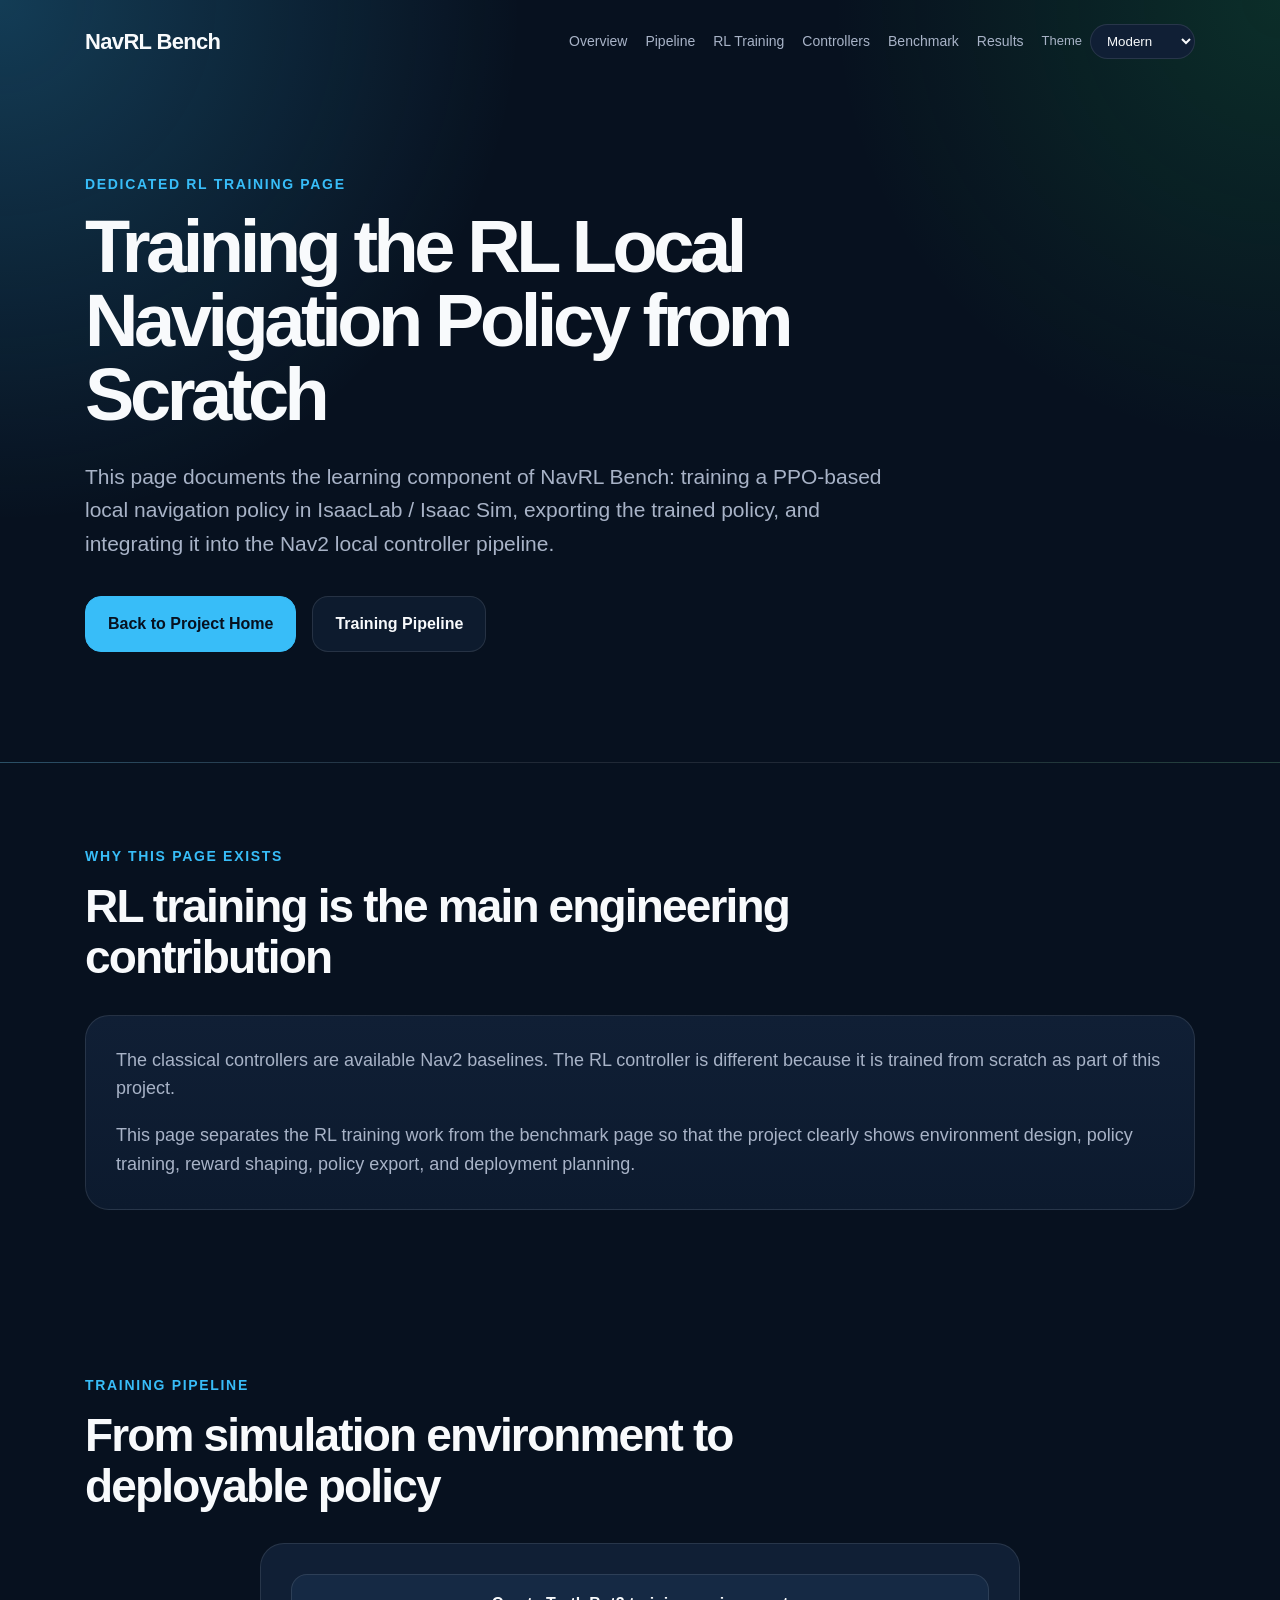
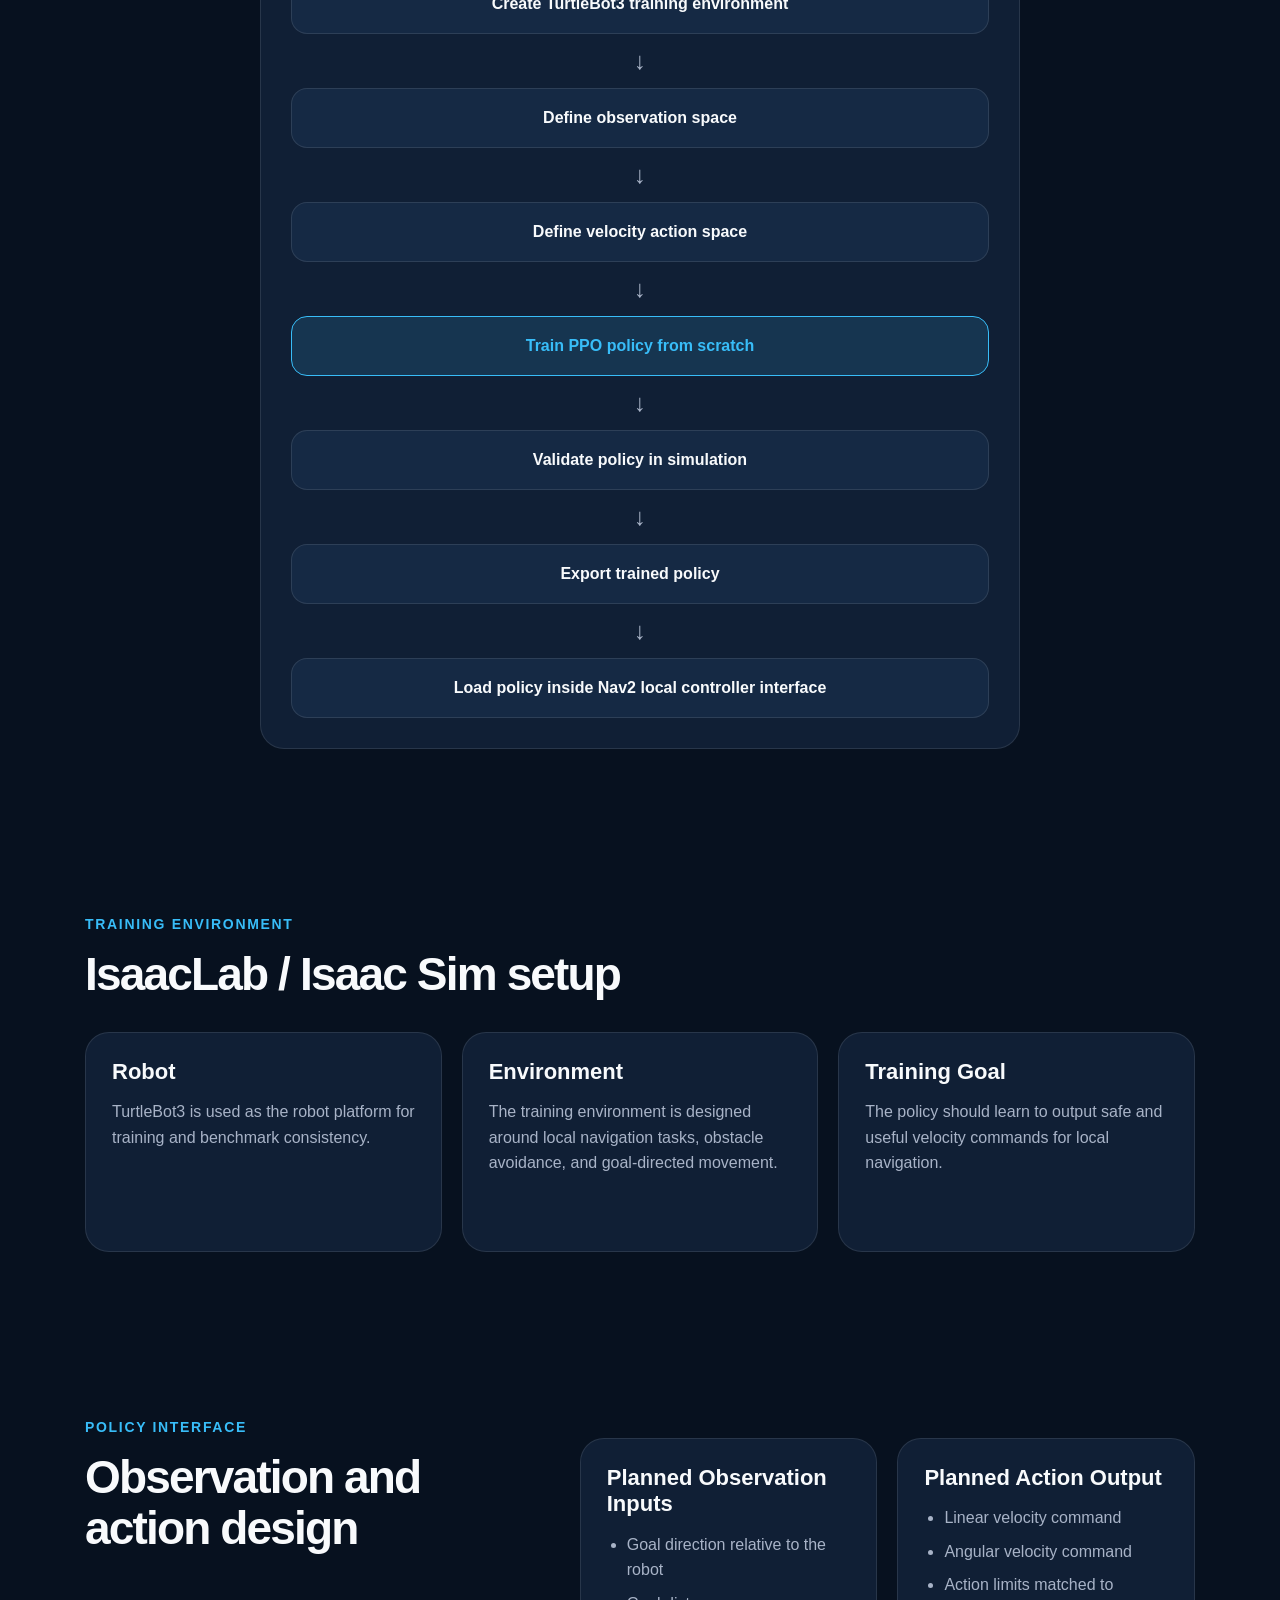
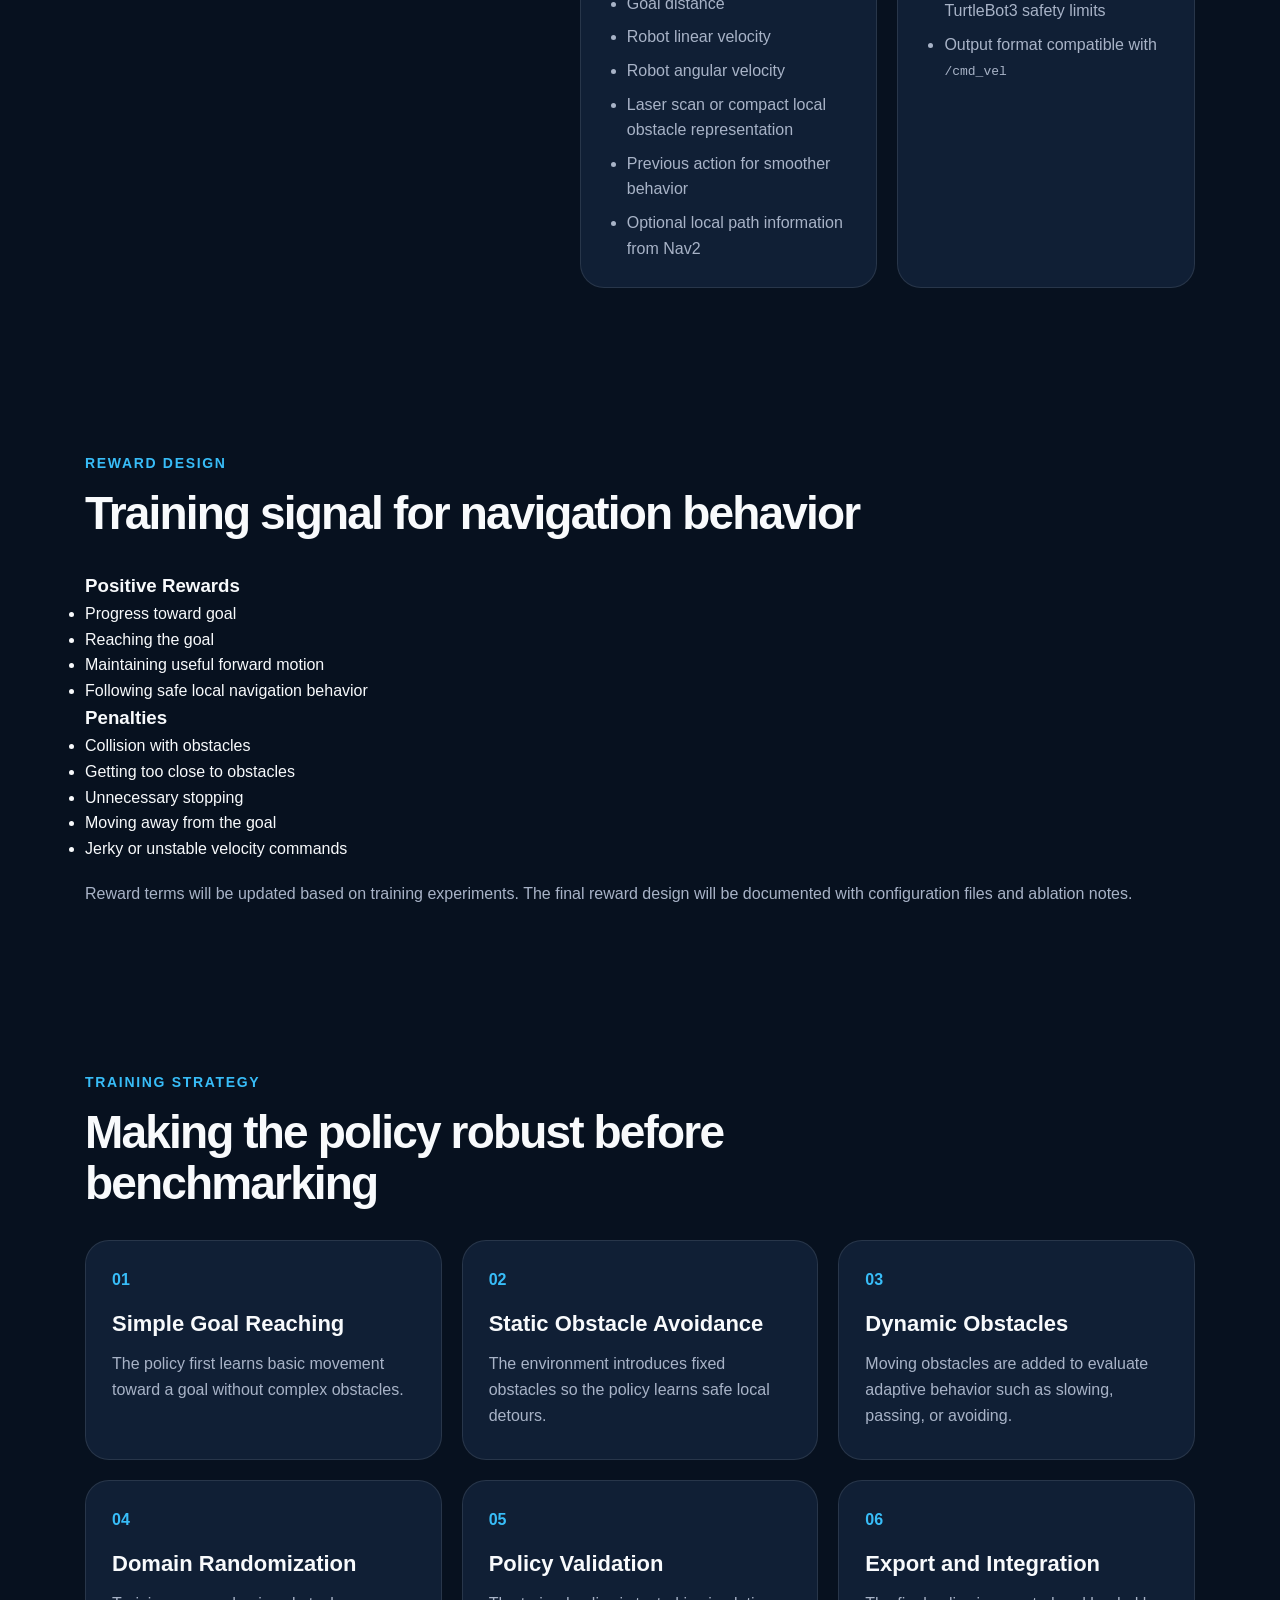
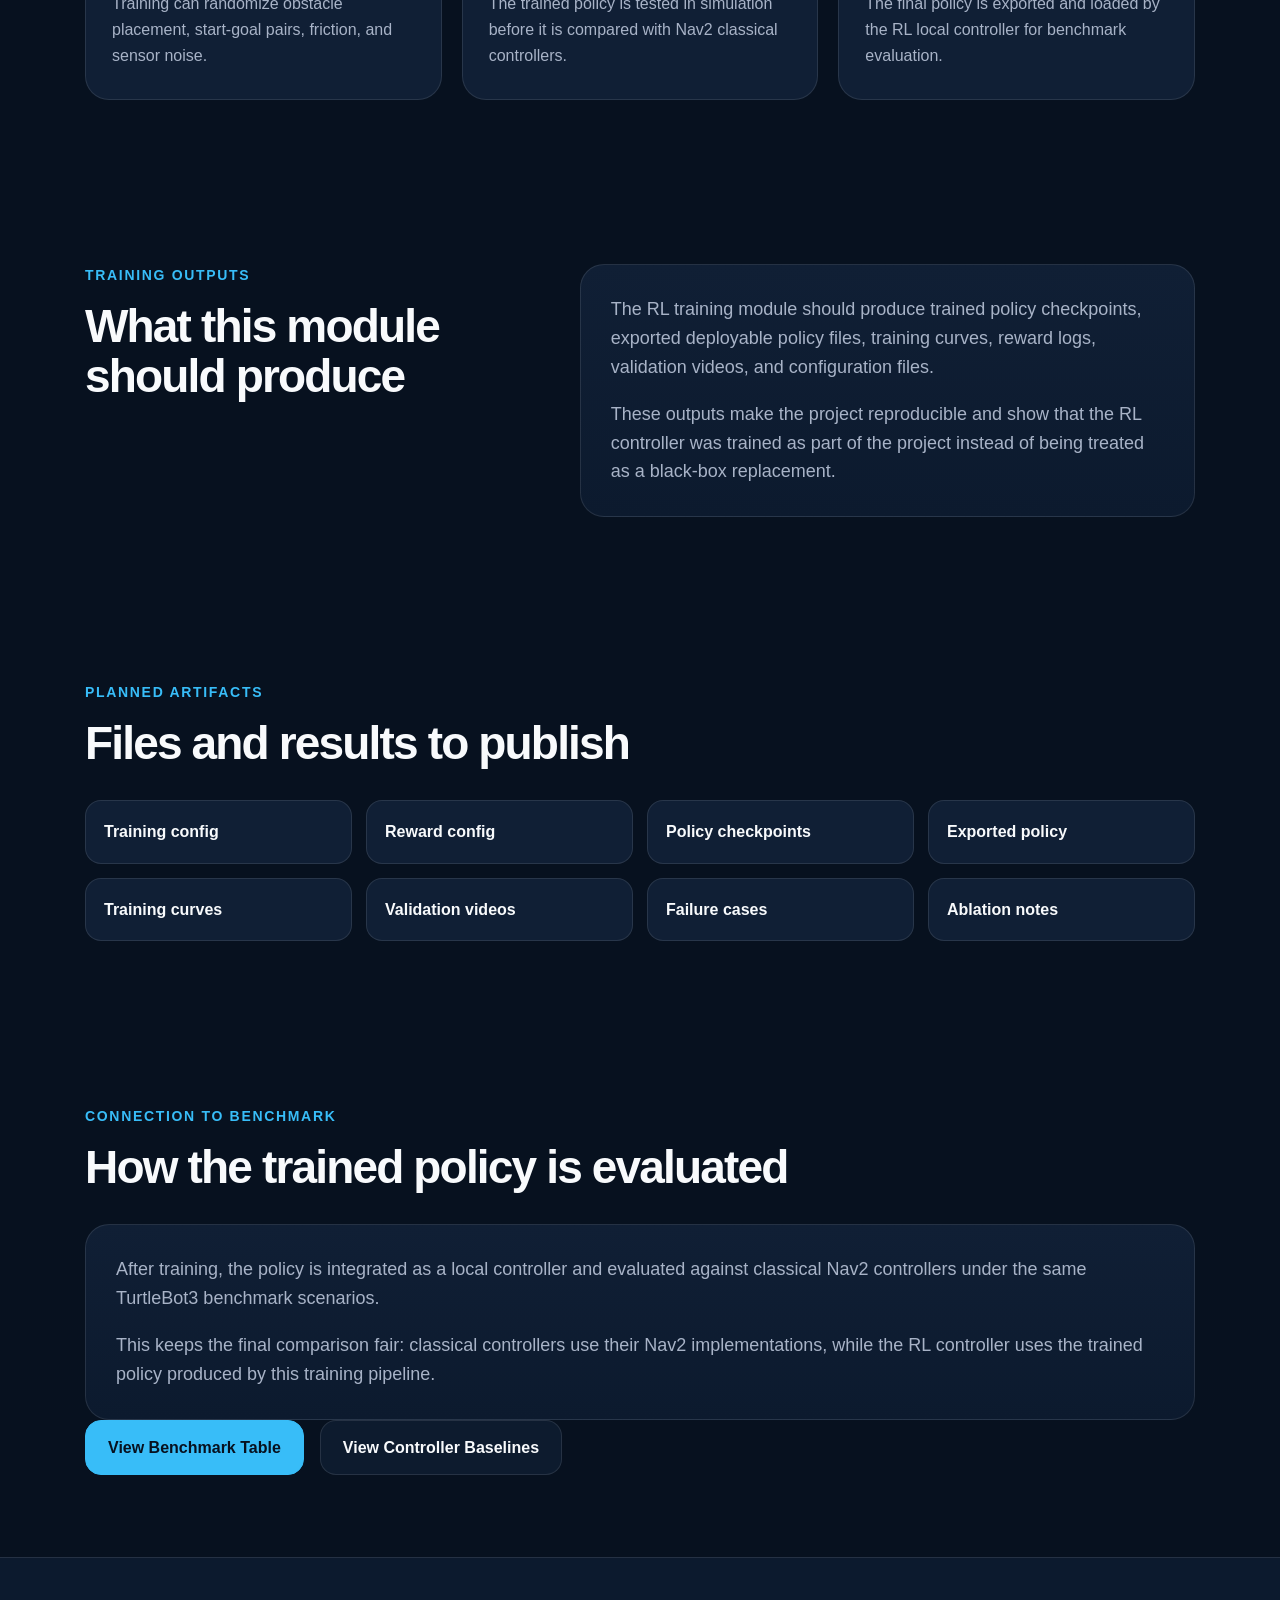
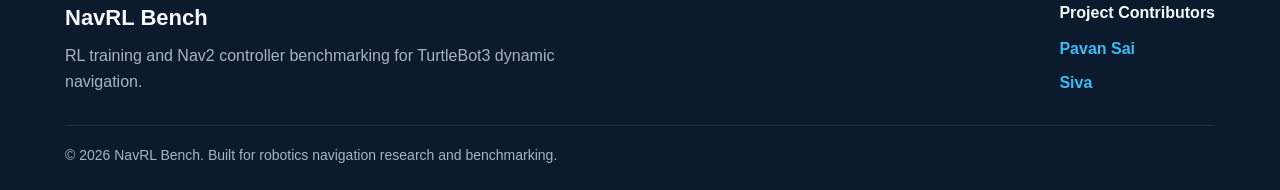
==== docs/rl-training.html @ 91efcddc "added dedicated rl traiing page" ====
<!DOCTYPE html>
<html lang="en" data-theme="modern">
<head>
  <meta charset="UTF-8" />
  <meta name="viewport" content="width=device-width, initial-scale=1.0" />
  <title>RL Training | NavRL Bench</title>
  <meta name="description" content="Dedicated RL training page for NavRL Bench, covering IsaacLab training environment, PPO policy design, observations, actions, rewards, policy export, and Nav2 integration." />
  <link rel="stylesheet" href="style.css" />
</head>
<body>

  <header class="site-header page-header">
    <nav class="navbar">
      <a class="brand" href="index.html">NavRL Bench</a>

      <div class="nav-right">
        <div class="nav-links">
          <a href="index.html#overview">Overview</a>
          <a href="index.html#pipeline">Pipeline</a>
          <a href="rl-training.html">RL Training</a>
          <a href="index.html#controllers">Controllers</a>
          <a href="index.html#benchmark">Benchmark</a>
          <a href="index.html#results">Results</a>
        </div>

        <label class="theme-control" for="themeSelect">
          <span>Theme</span>
          <select id="themeSelect" aria-label="Select website theme">
            <option value="modern">Modern</option>
            <option value="industrial">Industrial</option>
            <option value="academic">Academic</option>
            <option value="classic">Classic</option>
          </select>
        </label>
      </div>
    </nav>

    <section class="hero compact-hero">
      <div class="hero-content">
        <p class="eyebrow">Dedicated RL Training Page</p>
        <h1>Training the RL Local Navigation Policy from Scratch</h1>
        <p class="hero-text">
          This page documents the learning component of NavRL Bench: training a PPO-based local navigation
          policy in IsaacLab / Isaac Sim, exporting the trained policy, and integrating it into the Nav2
          local controller pipeline.
        </p>
        <div class="hero-actions">
          <a class="btn primary" href="index.html">Back to Project Home</a>
          <a class="btn secondary" href="#training-pipeline">Training Pipeline</a>
        </div>
      </div>
    </section>
  </header>

  <main>

    <section class="section">
      <div class="section-header">
        <p class="section-tag">Why this page exists</p>
        <h2>RL training is the main engineering contribution</h2>
      </div>

      <div class="content-card">
        <p>
          The classical controllers are available Nav2 baselines. The RL controller is different because it is
          trained from scratch as part of this project.
        </p>
        <p>
          This page separates the RL training work from the benchmark page so that the project clearly shows
          environment design, policy training, reward shaping, policy export, and deployment planning.
        </p>
      </div>
    </section>

    <section id="training-pipeline" class="section">
      <div class="section-header">
        <p class="section-tag">Training Pipeline</p>
        <h2>From simulation environment to deployable policy</h2>
      </div>

      <div class="pipeline-box large-pipeline">
        <div class="pipe-step">Create TurtleBot3 training environment</div>
        <div class="pipe-arrow">↓</div>
        <div class="pipe-step">Define observation space</div>
        <div class="pipe-arrow">↓</div>
        <div class="pipe-step">Define velocity action space</div>
        <div class="pipe-arrow">↓</div>
        <div class="pipe-step active">Train PPO policy from scratch</div>
        <div class="pipe-arrow">↓</div>
        <div class="pipe-step">Validate policy in simulation</div>
        <div class="pipe-arrow">↓</div>
        <div class="pipe-step">Export trained policy</div>
        <div class="pipe-arrow">↓</div>
        <div class="pipe-step">Load policy inside Nav2 local controller interface</div>
      </div>
    </section>

    <section class="section">
      <div class="section-header">
        <p class="section-tag">Training Environment</p>
        <h2>IsaacLab / Isaac Sim setup</h2>
      </div>

      <div class="grid three">
        <article class="info-card"><h3>Robot</h3><p>TurtleBot3 is used as the robot platform for training and benchmark consistency.</p></article>
        <article class="info-card"><h3>Environment</h3><p>The training environment is designed around local navigation tasks, obstacle avoidance, and goal-directed movement.</p></article>
        <article class="info-card"><h3>Training Goal</h3><p>The policy should learn to output safe and useful velocity commands for local navigation.</p></article>
      </div>
    </section>

    <section class="section two-column">
      <div>
        <p class="section-tag">Policy Interface</p>
        <h2>Observation and action design</h2>
      </div>

      <div class="training-details single-column">
        <div class="detail-card">
          <h3>Planned Observation Inputs</h3>
          <ul>
            <li>Goal direction relative to the robot</li>
            <li>Goal distance</li>
            <li>Robot linear velocity</li>
            <li>Robot angular velocity</li>
            <li>Laser scan or compact local obstacle representation</li>
            <li>Previous action for smoother behavior</li>
            <li>Optional local path information from Nav2</li>
          </ul>
        </div>

        <div class="detail-card">
          <h3>Planned Action Output</h3>
          <ul>
            <li>Linear velocity command</li>
            <li>Angular velocity command</li>
            <li>Action limits matched to TurtleBot3 safety limits</li>
            <li>Output format compatible with <code>/cmd_vel</code></li>
          </ul>
        </div>
      </div>
    </section>

    <section class="section">
      <div class="section-header">
        <p class="section-tag">Reward Design</p>
        <h2>Training signal for navigation behavior</h2>
      </div>

      <div class="reward-grid">
        <article class="reward-card positive">
          <h3>Positive Rewards</h3>
          <ul>
            <li>Progress toward goal</li>
            <li>Reaching the goal</li>
            <li>Maintaining useful forward motion</li>
            <li>Following safe local navigation behavior</li>
          </ul>
        </article>

        <article class="reward-card negative">
          <h3>Penalties</h3>
          <ul>
            <li>Collision with obstacles</li>
            <li>Getting too close to obstacles</li>
            <li>Unnecessary stopping</li>
            <li>Moving away from the goal</li>
            <li>Jerky or unstable velocity commands</li>
          </ul>
        </article>
      </div>

      <p class="note">
        Reward terms will be updated based on training experiments. The final reward design will be documented with configuration files and ablation notes.
      </p>
    </section>

    <section class="section">
      <div class="section-header">
        <p class="section-tag">Training Strategy</p>
        <h2>Making the policy robust before benchmarking</h2>
      </div>

      <div class="grid three">
        <article class="scenario-card"><span>01</span><h3>Simple Goal Reaching</h3><p>The policy first learns basic movement toward a goal without complex obstacles.</p></article>
        <article class="scenario-card"><span>02</span><h3>Static Obstacle Avoidance</h3><p>The environment introduces fixed obstacles so the policy learns safe local detours.</p></article>
        <article class="scenario-card"><span>03</span><h3>Dynamic Obstacles</h3><p>Moving obstacles are added to evaluate adaptive behavior such as slowing, passing, or avoiding.</p></article>
        <article class="scenario-card"><span>04</span><h3>Domain Randomization</h3><p>Training can randomize obstacle placement, start-goal pairs, friction, and sensor noise.</p></article>
        <article class="scenario-card"><span>05</span><h3>Policy Validation</h3><p>The trained policy is tested in simulation before it is compared with Nav2 classical controllers.</p></article>
        <article class="scenario-card"><span>06</span><h3>Export and Integration</h3><p>The final policy is exported and loaded by the RL local controller for benchmark evaluation.</p></article>
      </div>
    </section>

    <section class="section two-column">
      <div>
        <p class="section-tag">Training Outputs</p>
        <h2>What this module should produce</h2>
      </div>

      <div class="content-card">
        <p>The RL training module should produce trained policy checkpoints, exported deployable policy files, training curves, reward logs, validation videos, and configuration files.</p>
        <p>These outputs make the project reproducible and show that the RL controller was trained as part of the project instead of being treated as a black-box replacement.</p>
      </div>
    </section>

    <section class="section">
      <div class="section-header">
        <p class="section-tag">Planned Artifacts</p>
        <h2>Files and results to publish</h2>
      </div>

      <div class="metrics-grid">
        <div>Training config</div><div>Reward config</div><div>Policy checkpoints</div><div>Exported policy</div>
        <div>Training curves</div><div>Validation videos</div><div>Failure cases</div><div>Ablation notes</div>
      </div>
    </section>

    <section class="section">
      <div class="section-header">
        <p class="section-tag">Connection to Benchmark</p>
        <h2>How the trained policy is evaluated</h2>
      </div>

      <div class="content-card">
        <p>After training, the policy is integrated as a local controller and evaluated against classical Nav2 controllers under the same TurtleBot3 benchmark scenarios.</p>
        <p>This keeps the final comparison fair: classical controllers use their Nav2 implementations, while the RL controller uses the trained policy produced by this training pipeline.</p>
      </div>

      <div class="hero-actions section-actions">
        <a class="btn primary" href="index.html#results">View Benchmark Table</a>
        <a class="btn secondary" href="index.html#controllers">View Controller Baselines</a>
      </div>
    </section>

  </main>

  <footer class="footer">
    <div class="footer-inner">
      <div class="footer-brand">
        <h3>NavRL Bench</h3>
        <p>RL training and Nav2 controller benchmarking for TurtleBot3 dynamic navigation.</p>
      </div>

      <div class="footer-contributors">
        <p class="footer-title">Project Contributors</p>

        <div class="contributor-list">
          <a href="https://www.linkedin.com/in/pavansai18/" target="_blank" rel="noopener noreferrer">
            Pavan Sai
          </a>

          <a href="https://www.linkedin.com/in/sivaalamkaram2002/" target="_blank" rel="noopener noreferrer">
            Siva
          </a>
        </div>
      </div>
    </div>

    <div class="footer-bottom">
      <p>© 2026 NavRL Bench. Built for robotics navigation research and benchmarking.</p>
    </div>
  </footer>

  <script src="script.js"></script>
</body>
</html>
---- docs/style.css ----
* {
  box-sizing: border-box;
  margin: 0;
  padding: 0;
}

:root,
html[data-theme="modern"] {
  --bg: #07111f;
  --bg-soft: #0c1a2e;
  --card: #101f35;
  --card-light: #152944;
  --text: #f8fafc;
  --muted: #a8b3c7;
  --primary: #38bdf8;
  --accent: #22c55e;
  --border: rgba(255, 255, 255, 0.1);
  --hero-a: rgba(56, 189, 248, 0.25);
  --hero-b: rgba(34, 197, 94, 0.16);
  --font-main: Arial, Helvetica, sans-serif;
  --radius-lg: 24px;
  --radius-md: 16px;
}

html[data-theme="industrial"] {
  --bg: #0b0d0f;
  --bg-soft: #15181c;
  --card: #171b20;
  --card-light: #20262d;
  --text: #f2f4f5;
  --muted: #a2abb5;
  --primary: #f59e0b;
  --accent: #f97316;
  --border: rgba(245, 158, 11, 0.22);
  --hero-a: rgba(245, 158, 11, 0.18);
  --hero-b: rgba(249, 115, 22, 0.14);
  --font-main: Arial, Helvetica, sans-serif;
  --radius-lg: 12px;
  --radius-md: 8px;
}

html[data-theme="academic"] {
  --bg: #f7f7f2;
  --bg-soft: #ffffff;
  --card: #ffffff;
  --card-light: #f0efe7;
  --text: #172033;
  --muted: #4b5563;
  --primary: #1d4ed8;
  --accent: #065f46;
  --border: rgba(23, 32, 51, 0.14);
  --hero-a: rgba(29, 78, 216, 0.12);
  --hero-b: rgba(6, 95, 70, 0.09);
  --font-main: Georgia, "Times New Roman", serif;
  --radius-lg: 10px;
  --radius-md: 6px;
}

html[data-theme="classic"] {
  --bg: #ffffff;
  --bg-soft: #f8fafc;
  --card: #ffffff;
  --card-light: #f1f5f9;
  --text: #0f172a;
  --muted: #475569;
  --primary: #2563eb;
  --accent: #16a34a;
  --border: rgba(15, 23, 42, 0.12);
  --hero-a: rgba(37, 99, 235, 0.12);
  --hero-b: rgba(22, 163, 74, 0.08);
  --font-main: Arial, Helvetica, sans-serif;
  --radius-lg: 18px;
  --radius-md: 12px;
}

html {
  scroll-behavior: smooth;
}

body {
  font-family: var(--font-main);
  background: var(--bg);
  color: var(--text);
  line-height: 1.6;
  transition: background 0.25s ease, color 0.25s ease;
}

a {
  color: inherit;
  text-decoration: none;
}

.site-header {
  background:
    radial-gradient(circle at top left, var(--hero-a), transparent 35%),
    radial-gradient(circle at top right, var(--hero-b), transparent 30%),
    var(--bg);
  border-bottom: 1px solid var(--border);
}

.navbar {
  max-width: 1150px;
  margin: 0 auto;
  padding: 24px 20px;
  display: flex;
  align-items: center;
  justify-content: space-between;
  gap: 22px;
}

.brand {
  font-size: 22px;
  font-weight: 800;
  letter-spacing: -0.03em;
  white-space: nowrap;
}

.nav-right {
  display: flex;
  align-items: center;
  gap: 18px;
}

.nav-links {
  display: flex;
  gap: 18px;
  color: var(--muted);
  font-size: 14px;
}

.nav-links a:hover {
  color: var(--primary);
}

.theme-control {
  display: flex;
  align-items: center;
  gap: 8px;
  color: var(--muted);
  font-size: 13px;
  white-space: nowrap;
}

.theme-control select {
  background: var(--card);
  color: var(--text);
  border: 1px solid var(--border);
  border-radius: 999px;
  padding: 8px 12px;
  outline: none;
}

.hero {
  max-width: 1150px;
  margin: 0 auto;
  padding: 90px 20px 110px;
}

.hero-content {
  max-width: 900px;
}

.eyebrow,
.section-tag {
  color: var(--primary);
  font-weight: 700;
  font-size: 14px;
  text-transform: uppercase;
  letter-spacing: 0.12em;
  margin-bottom: 14px;
}

.hero h1 {
  font-size: clamp(42px, 7vw, 74px);
  line-height: 1;
  letter-spacing: -0.06em;
  margin-bottom: 28px;
}

html[data-theme="academic"] .hero h1 {
  letter-spacing: -0.035em;
}

.hero-text {
  max-width: 800px;
  font-size: 21px;
  color: var(--muted);
  margin-bottom: 36px;
}

.hero-actions {
  display: flex;
  gap: 16px;
  flex-wrap: wrap;
}

.btn {
  display: inline-block;
  padding: 14px 22px;
  border-radius: var(--radius-md);
  font-weight: 700;
  border: 1px solid var(--border);
}

.btn.primary {
  background: var(--primary);
  color: var(--bg);
  border-color: var(--primary);
}

html[data-theme="academic"] .btn.primary,
html[data-theme="classic"] .btn.primary {
  color: #ffffff;
}

.btn.primary:hover {
  opacity: 0.88;
}

.btn.secondary {
  background: color-mix(in srgb, var(--card) 75%, transparent);
  color: var(--text);
}

.btn.secondary:hover {
  background: var(--card-light);
}

.section {
  max-width: 1150px;
  margin: 0 auto;
  padding: 82px 20px;
}

.section-header {
  max-width: 780px;
  margin-bottom: 32px;
}

.section h2 {
  font-size: clamp(30px, 4vw, 46px);
  line-height: 1.1;
  letter-spacing: -0.04em;
}

html[data-theme="academic"] .section h2 {
  letter-spacing: -0.025em;
}

.content-card {
  background: linear-gradient(180deg, var(--card), var(--bg-soft));
  border: 1px solid var(--border);
  border-radius: var(--radius-lg);
  padding: 30px;
  color: var(--muted);
  font-size: 18px;
}

.content-card p + p {
  margin-top: 18px;
}

.content-card.narrow {
  max-width: 800px;
  margin: 32px auto 0;
}

.two-column {
  display: grid;
  grid-template-columns: 0.85fr 1.15fr;
  gap: 40px;
  align-items: start;
}

.grid {
  display: grid;
  gap: 20px;
}

.grid.four {
  grid-template-columns: repeat(4, 1fr);
}

.grid.three {
  grid-template-columns: repeat(3, 1fr);
}

.controller-card,
.scenario-card,
.info-card,
.detail-card {
  background: var(--card);
  border: 1px solid var(--border);
  border-radius: var(--radius-lg);
  padding: 26px;
}

.controller-card,
.scenario-card,
.info-card {
  min-height: 220px;
}

.controller-card.highlight {
  border-color: var(--primary);
  background: linear-gradient(180deg, color-mix(in srgb, var(--primary) 12%, var(--card)), var(--card));
}

.controller-card h3,
.scenario-card h3,
.info-card h3,
.detail-card h3 {
  margin-bottom: 14px;
  font-size: 22px;
  line-height: 1.2;
}

.controller-card p,
.scenario-card p,
.info-card p,
.detail-card li {
  color: var(--muted);
}

.scenario-card span {
  display: inline-block;
  color: var(--primary);
  font-weight: 800;
  margin-bottom: 18px;
}

.pipeline-box,
.architecture-box {
  max-width: 760px;
  margin: 0 auto;
  background: var(--card);
  border: 1px solid var(--border);
  border-radius: var(--radius-lg);
  padding: 30px;
  text-align: center;
}

.pipe-step,
.arch-step {
  background: var(--card-light);
  border: 1px solid var(--border);
  padding: 16px;
  border-radius: var(--radius-md);
  font-weight: 700;
}

.pipe-step.active,
.arch-step.active {
  border-color: var(--primary);
  background: color-mix(in srgb, var(--primary) 14%, var(--card));
  color: var(--primary);
}

.pipe-arrow,
.arch-arrow {
  color: var(--muted);
  font-size: 24px;
  padding: 8px 0;
}

.training-details {
  margin-top: 22px;
  display: grid;
  grid-template-columns: 1fr 1fr;
  gap: 20px;
}

.detail-card ul {
  padding-left: 20px;
}

.detail-card li + li {
  margin-top: 8px;
}

.metrics-grid {
  display: grid;
  grid-template-columns: repeat(4, 1fr);
  gap: 14px;
}

.metrics-grid div,
.tech-list span {
  background: var(--card);
  border: 1px solid var(--border);
  padding: 18px;
  border-radius: var(--radius-md);
  font-weight: 700;
}

.table-wrap {
  overflow-x: auto;
  background: var(--card);
  border: 1px solid var(--border);
  border-radius: var(--radius-lg);
}

table {
  width: 100%;
  border-collapse: collapse;
  min-width: 920px;
}

th,
td {
  padding: 18px;
  text-align: left;
  border-bottom: 1px solid var(--border);
}

th {
  color: var(--primary);
  font-size: 14px;
  text-transform: uppercase;
  letter-spacing: 0.08em;
}

td {
  color: var(--muted);
}

.note {
  margin-top: 20px;
  color: var(--muted);
}

.tech-list {
  display: flex;
  gap: 12px;
  flex-wrap: wrap;
}

/* .footer {
  border-top: 1px solid var(--border);
  padding: 36px 20px;
  text-align: center;
  color: var(--muted);
  background: var(--bg-soft);
}

.footer p + p {
  margin-top: 8px;
} */
.footer {
  border-top: 1px solid var(--border);
  background: var(--bg-soft);
  color: var(--muted);
  padding: 42px 20px 24px;
}

.footer-inner {
  max-width: 1150px;
  margin: 0 auto;
  display: flex;
  justify-content: space-between;
  gap: 32px;
  align-items: flex-start;
}

.footer-brand h3 {
  color: var(--text);
  font-size: 22px;
  margin-bottom: 8px;
}

.footer-brand p {
  max-width: 520px;
}

.footer-title {
  color: var(--text);
  font-weight: 700;
  margin-bottom: 10px;
}

.contributor-list {
  display: flex;
  flex-direction: column;
  gap: 8px;
}

.contributor-list a {
  color: var(--primary);
  font-weight: 700;
  width: fit-content;
  border-bottom: 1px solid transparent;
}

.contributor-list a:hover {
  border-bottom-color: var(--primary);
}

.footer-bottom {
  max-width: 1150px;
  margin: 28px auto 0;
  padding-top: 18px;
  border-top: 1px solid var(--border);
  font-size: 14px;
}

@media (max-width: 700px) {
  .footer-inner {
    flex-direction: column;
  }
}
@media (max-width: 1050px) {
  .nav-right {
    width: 100%;
    justify-content: space-between;
  }

  .navbar {
    align-items: flex-start;
    flex-direction: column;
  }
}

@media (max-width: 900px) {
  .nav-links {
    display: none;
  }

  .two-column,
  .grid.four,
  .grid.three,
  .metrics-grid,
  .training-details {
    grid-template-columns: 1fr;
  }

  .hero {
    padding-top: 70px;
  }
}
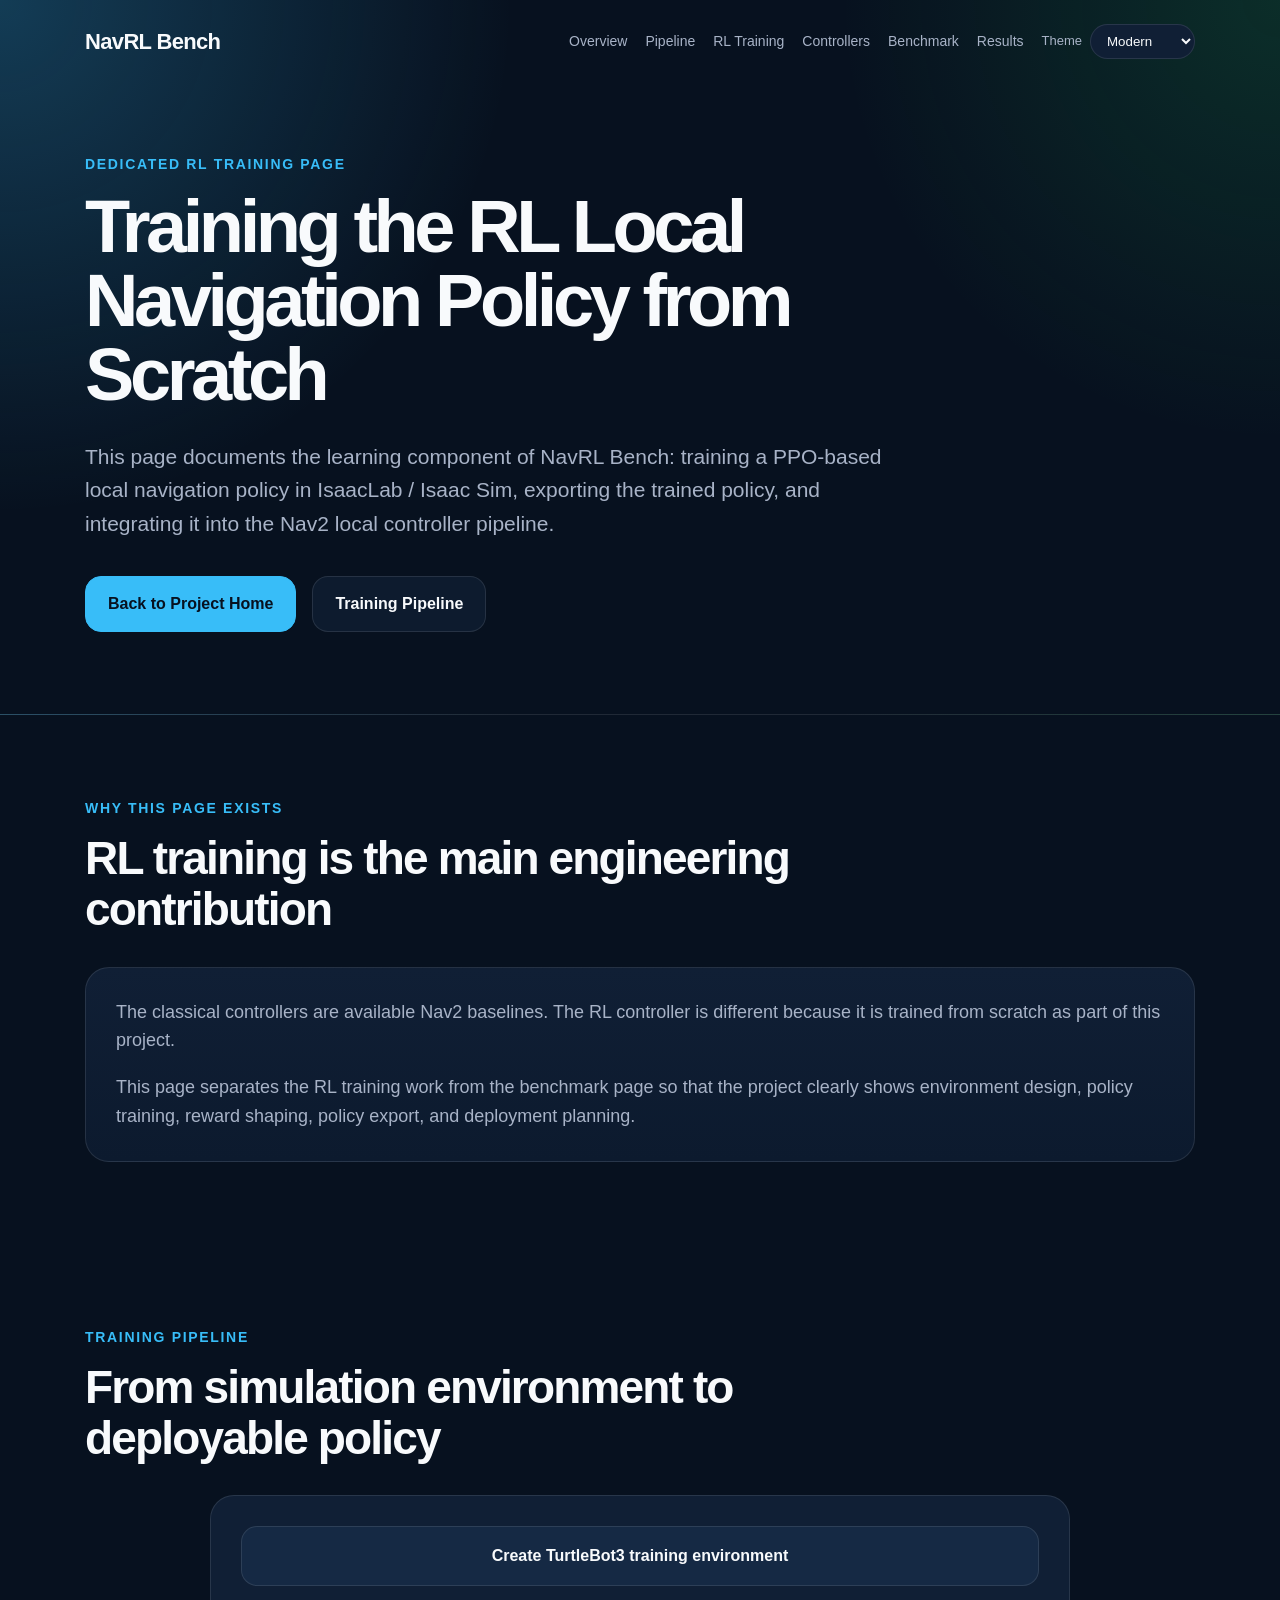
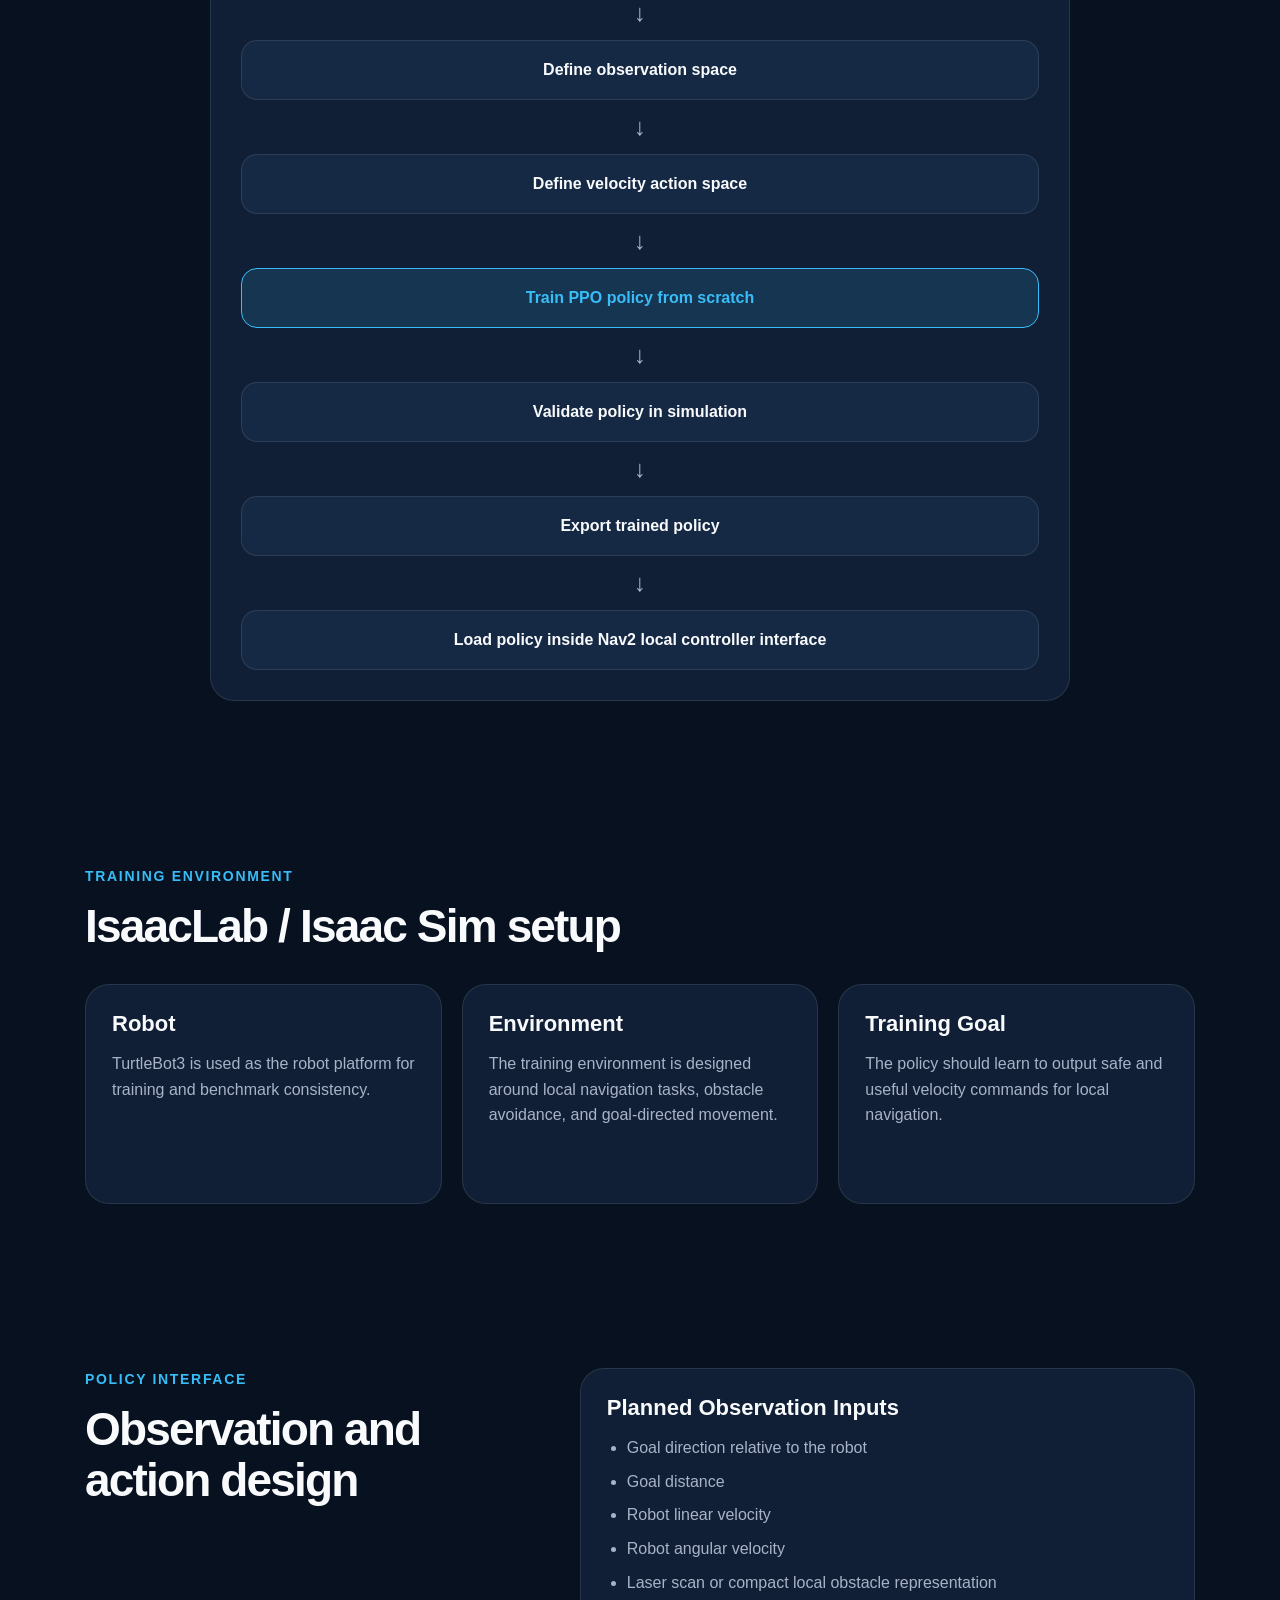
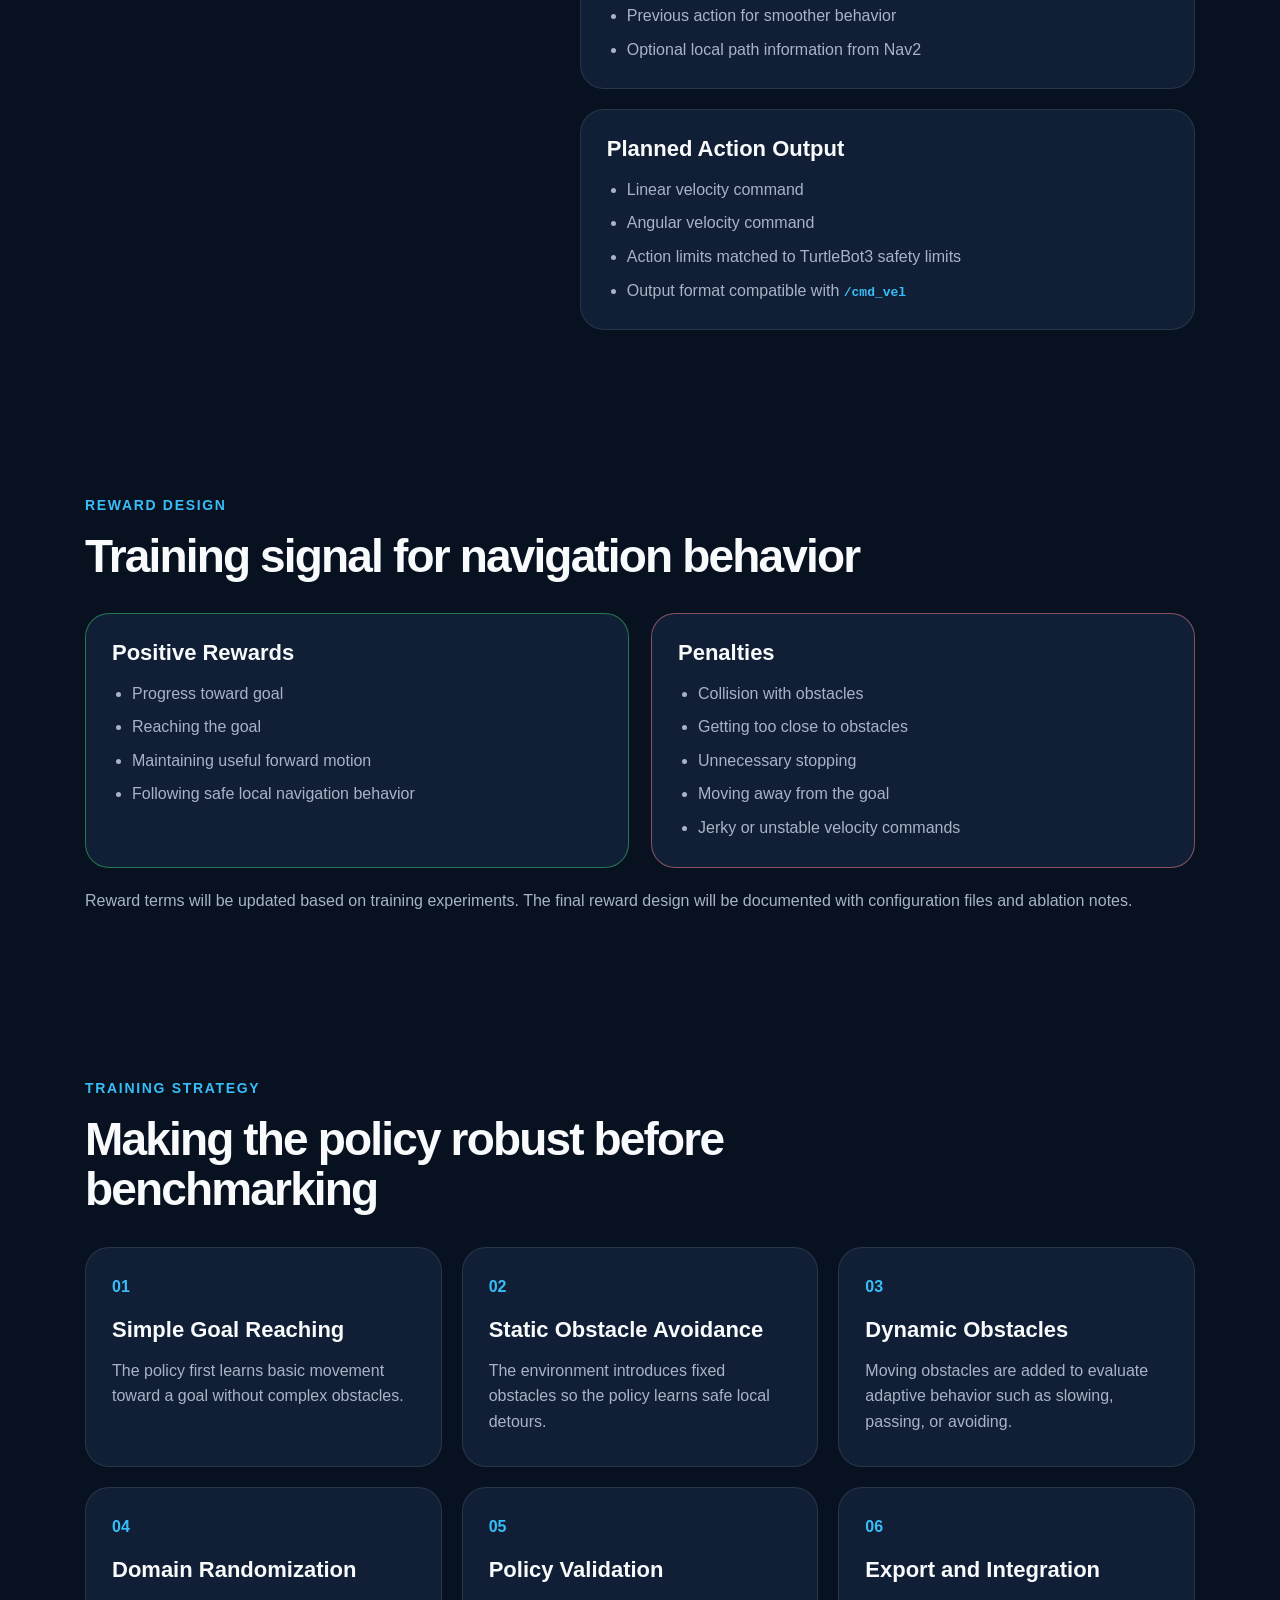
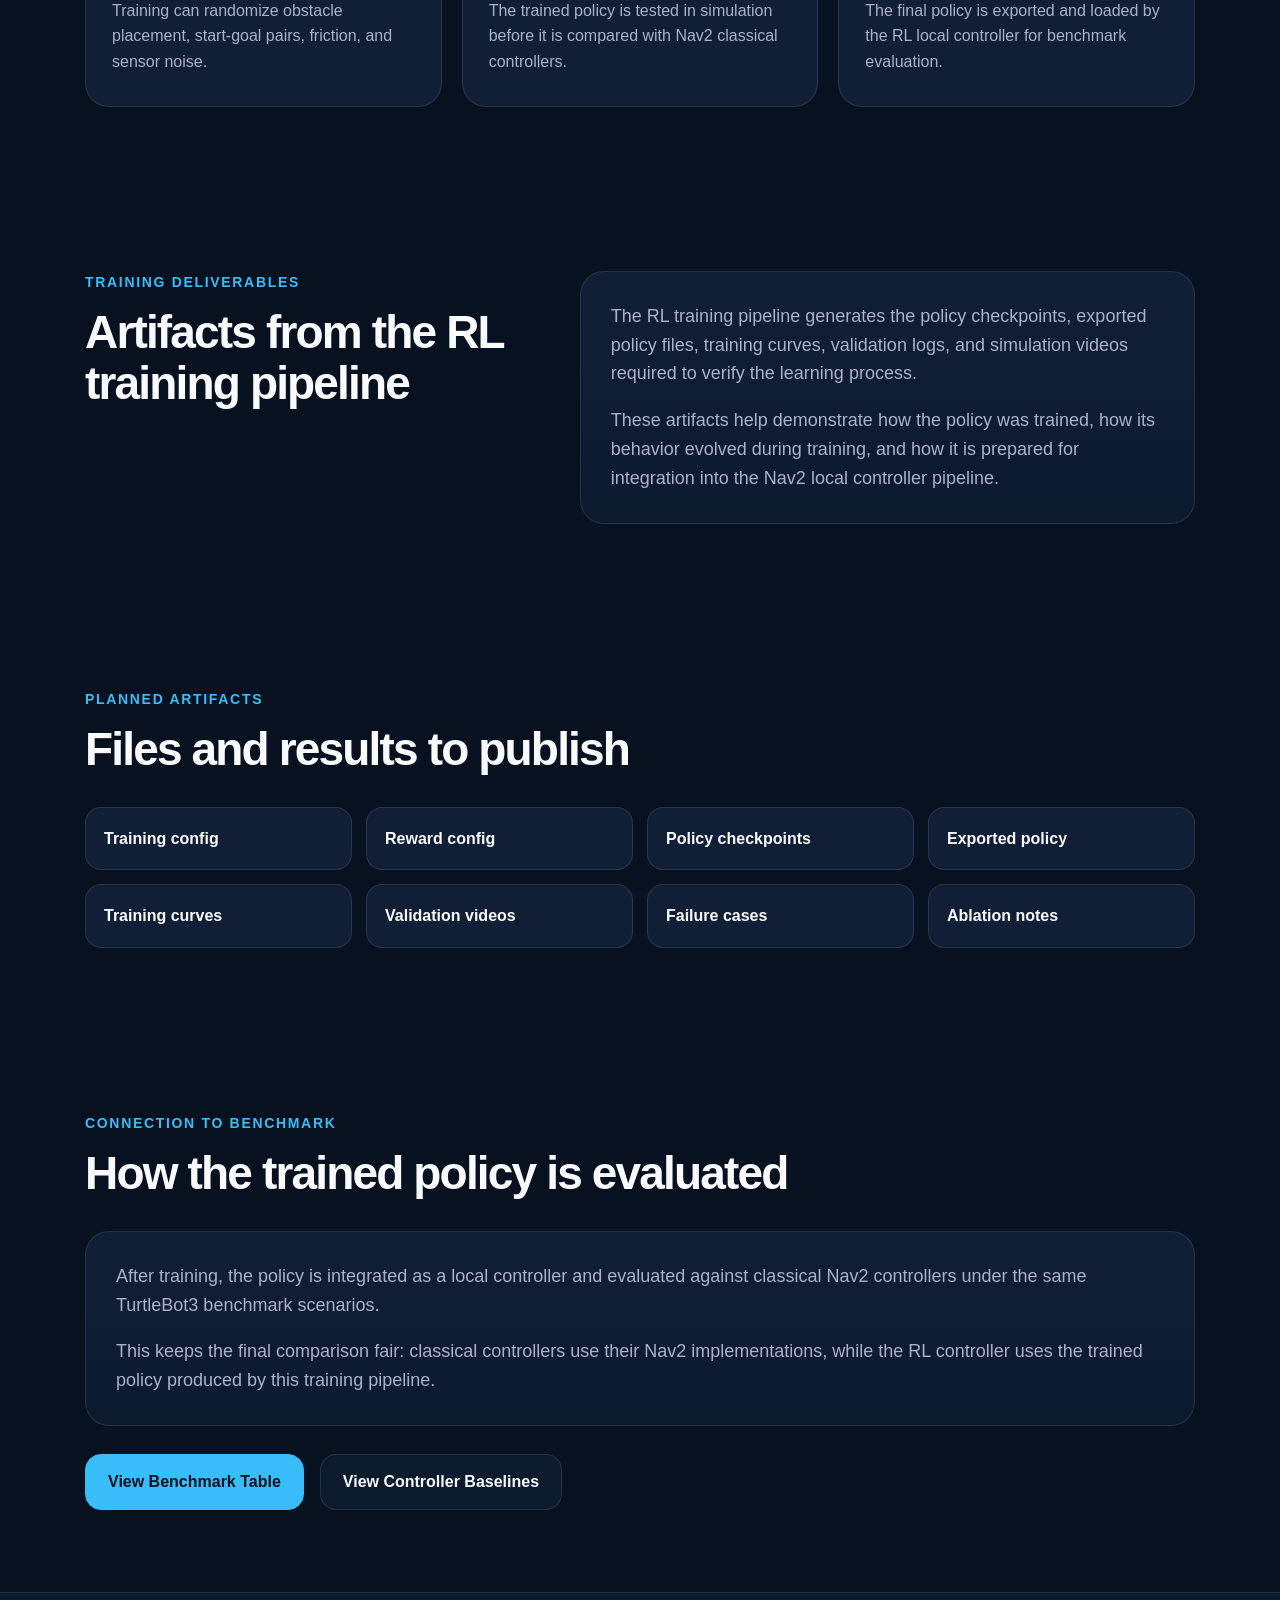
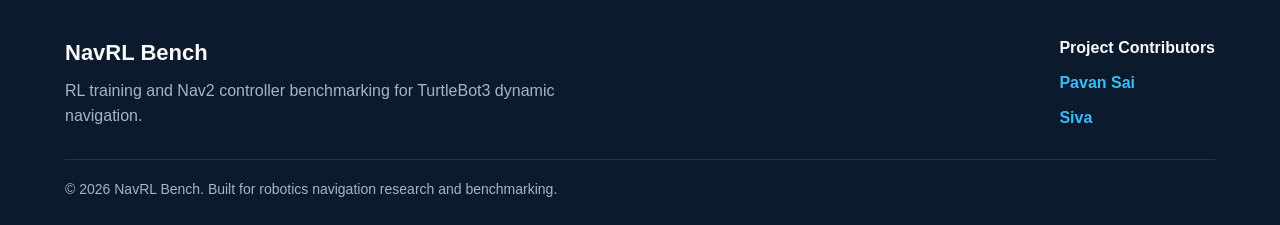
==== commit 8eff69d1: "modified training deliverables" ====
--- a/docs/rl-training.html
+++ b/docs/rl-training.html
@@ -192,13 +192,21 @@
 
     <section class="section two-column">
       <div>
-        <p class="section-tag">Training Outputs</p>
-        <h2>What this module should produce</h2>
+        <p class="section-tag">Training Deliverables</p>
+        <h2>Artifacts from the RL training pipeline</h2>
       </div>
 
       <div class="content-card">
-        <p>The RL training module should produce trained policy checkpoints, exported deployable policy files, training curves, reward logs, validation videos, and configuration files.</p>
-        <p>These outputs make the project reproducible and show that the RL controller was trained as part of the project instead of being treated as a black-box replacement.</p>
+        <p>
+          The RL training pipeline generates the policy checkpoints, exported policy files,
+          training curves, validation logs, and simulation videos required to verify the
+          learning process.
+        </p>
+        <p>
+          These artifacts help demonstrate how the policy was trained, how its behavior
+          evolved during training, and how it is prepared for integration into the Nav2
+          local controller pipeline.
+        </p>
       </div>
     </section>
 
--- a/docs/style.css
+++ b/docs/style.css
@@ -14,6 +14,7 @@
   --muted: #a8b3c7;
   --primary: #38bdf8;
   --accent: #22c55e;
+  --danger: #fb7185;
   --border: rgba(255, 255, 255, 0.1);
   --hero-a: rgba(56, 189, 248, 0.25);
   --hero-b: rgba(34, 197, 94, 0.16);
@@ -31,6 +32,7 @@
   --muted: #a2abb5;
   --primary: #f59e0b;
   --accent: #f97316;
+  --danger: #ef4444;
   --border: rgba(245, 158, 11, 0.22);
   --hero-a: rgba(245, 158, 11, 0.18);
   --hero-b: rgba(249, 115, 22, 0.14);
@@ -48,6 +50,7 @@
   --muted: #4b5563;
   --primary: #1d4ed8;
   --accent: #065f46;
+  --danger: #b91c1c;
   --border: rgba(23, 32, 51, 0.14);
   --hero-a: rgba(29, 78, 216, 0.12);
   --hero-b: rgba(6, 95, 70, 0.09);
@@ -65,6 +68,7 @@
   --muted: #475569;
   --primary: #2563eb;
   --accent: #16a34a;
+  --danger: #dc2626;
   --border: rgba(15, 23, 42, 0.12);
   --hero-a: rgba(37, 99, 235, 0.12);
   --hero-b: rgba(22, 163, 74, 0.08);
@@ -128,7 +132,8 @@
   font-size: 14px;
 }
 
-.nav-links a:hover {
+.nav-links a:hover,
+.nav-links a.active {
   color: var(--primary);
 }
 
@@ -154,6 +159,11 @@
   max-width: 1150px;
   margin: 0 auto;
   padding: 90px 20px 110px;
+}
+
+.compact-hero {
+  padding-top: 70px;
+  padding-bottom: 82px;
 }
 
 .hero-content {
@@ -194,6 +204,10 @@
   flex-wrap: wrap;
 }
 
+.section-actions {
+  margin-top: 28px;
+}
+
 .btn {
   display: inline-block;
   padding: 14px 22px;
@@ -247,7 +261,8 @@
   letter-spacing: -0.025em;
 }
 
-.content-card {
+.content-card,
+.feature-card {
   background: linear-gradient(180deg, var(--card), var(--bg-soft));
   border: 1px solid var(--border);
   border-radius: var(--radius-lg);
@@ -256,13 +271,27 @@
   font-size: 18px;
 }
 
-.content-card p + p {
+.content-card p + p,
+.feature-card p + p {
   margin-top: 18px;
 }
 
 .content-card.narrow {
   max-width: 800px;
   margin: 32px auto 0;
+}
+
+.feature-card {
+  display: flex;
+  justify-content: space-between;
+  align-items: center;
+  gap: 28px;
+}
+
+.feature-card h3 {
+  color: var(--text);
+  font-size: 26px;
+  margin-bottom: 12px;
 }
 
 .two-column {
@@ -288,7 +317,8 @@
 .controller-card,
 .scenario-card,
 .info-card,
-.detail-card {
+.detail-card,
+.reward-card {
   background: var(--card);
   border: 1px solid var(--border);
   border-radius: var(--radius-lg);
@@ -309,7 +339,8 @@
 .controller-card h3,
 .scenario-card h3,
 .info-card h3,
-.detail-card h3 {
+.detail-card h3,
+.reward-card h3 {
   margin-bottom: 14px;
   font-size: 22px;
   line-height: 1.2;
@@ -318,8 +349,14 @@
 .controller-card p,
 .scenario-card p,
 .info-card p,
-.detail-card li {
-  color: var(--muted);
+.detail-card li,
+.reward-card li {
+  color: var(--muted);
+}
+
+.detail-card code {
+  color: var(--primary);
+  font-weight: 700;
 }
 
 .scenario-card span {
@@ -340,6 +377,10 @@
   text-align: center;
 }
 
+.large-pipeline {
+  max-width: 860px;
+}
+
 .pipe-step,
 .arch-step {
   background: var(--card-light);
@@ -370,12 +411,33 @@
   gap: 20px;
 }
 
-.detail-card ul {
+.training-details.single-column {
+  margin-top: 0;
+  grid-template-columns: 1fr;
+}
+
+.detail-card ul,
+.reward-card ul {
   padding-left: 20px;
 }
 
-.detail-card li + li {
+.detail-card li + li,
+.reward-card li + li {
   margin-top: 8px;
+}
+
+.reward-grid {
+  display: grid;
+  grid-template-columns: 1fr 1fr;
+  gap: 22px;
+}
+
+.reward-card.positive {
+  border-color: color-mix(in srgb, var(--accent) 45%, var(--border));
+}
+
+.reward-card.negative {
+  border-color: color-mix(in srgb, var(--danger) 45%, var(--border));
 }
 
 .metrics-grid {
@@ -435,17 +497,6 @@
   flex-wrap: wrap;
 }
 
-/* .footer {
-  border-top: 1px solid var(--border);
-  padding: 36px 20px;
-  text-align: center;
-  color: var(--muted);
-  background: var(--bg-soft);
-}
-
-.footer p + p {
-  margin-top: 8px;
-} */
 .footer {
   border-top: 1px solid var(--border);
   background: var(--bg-soft);
@@ -503,11 +554,6 @@
   font-size: 14px;
 }
 
-@media (max-width: 700px) {
-  .footer-inner {
-    flex-direction: column;
-  }
-}
 @media (max-width: 1050px) {
   .nav-right {
     width: 100%;
@@ -529,11 +575,21 @@
   .grid.four,
   .grid.three,
   .metrics-grid,
-  .training-details {
+  .training-details,
+  .reward-grid {
     grid-template-columns: 1fr;
   }
 
   .hero {
     padding-top: 70px;
   }
-}
+
+  .feature-card {
+    flex-direction: column;
+    align-items: flex-start;
+  }
+
+  .footer-inner {
+    flex-direction: column;
+  }
+}
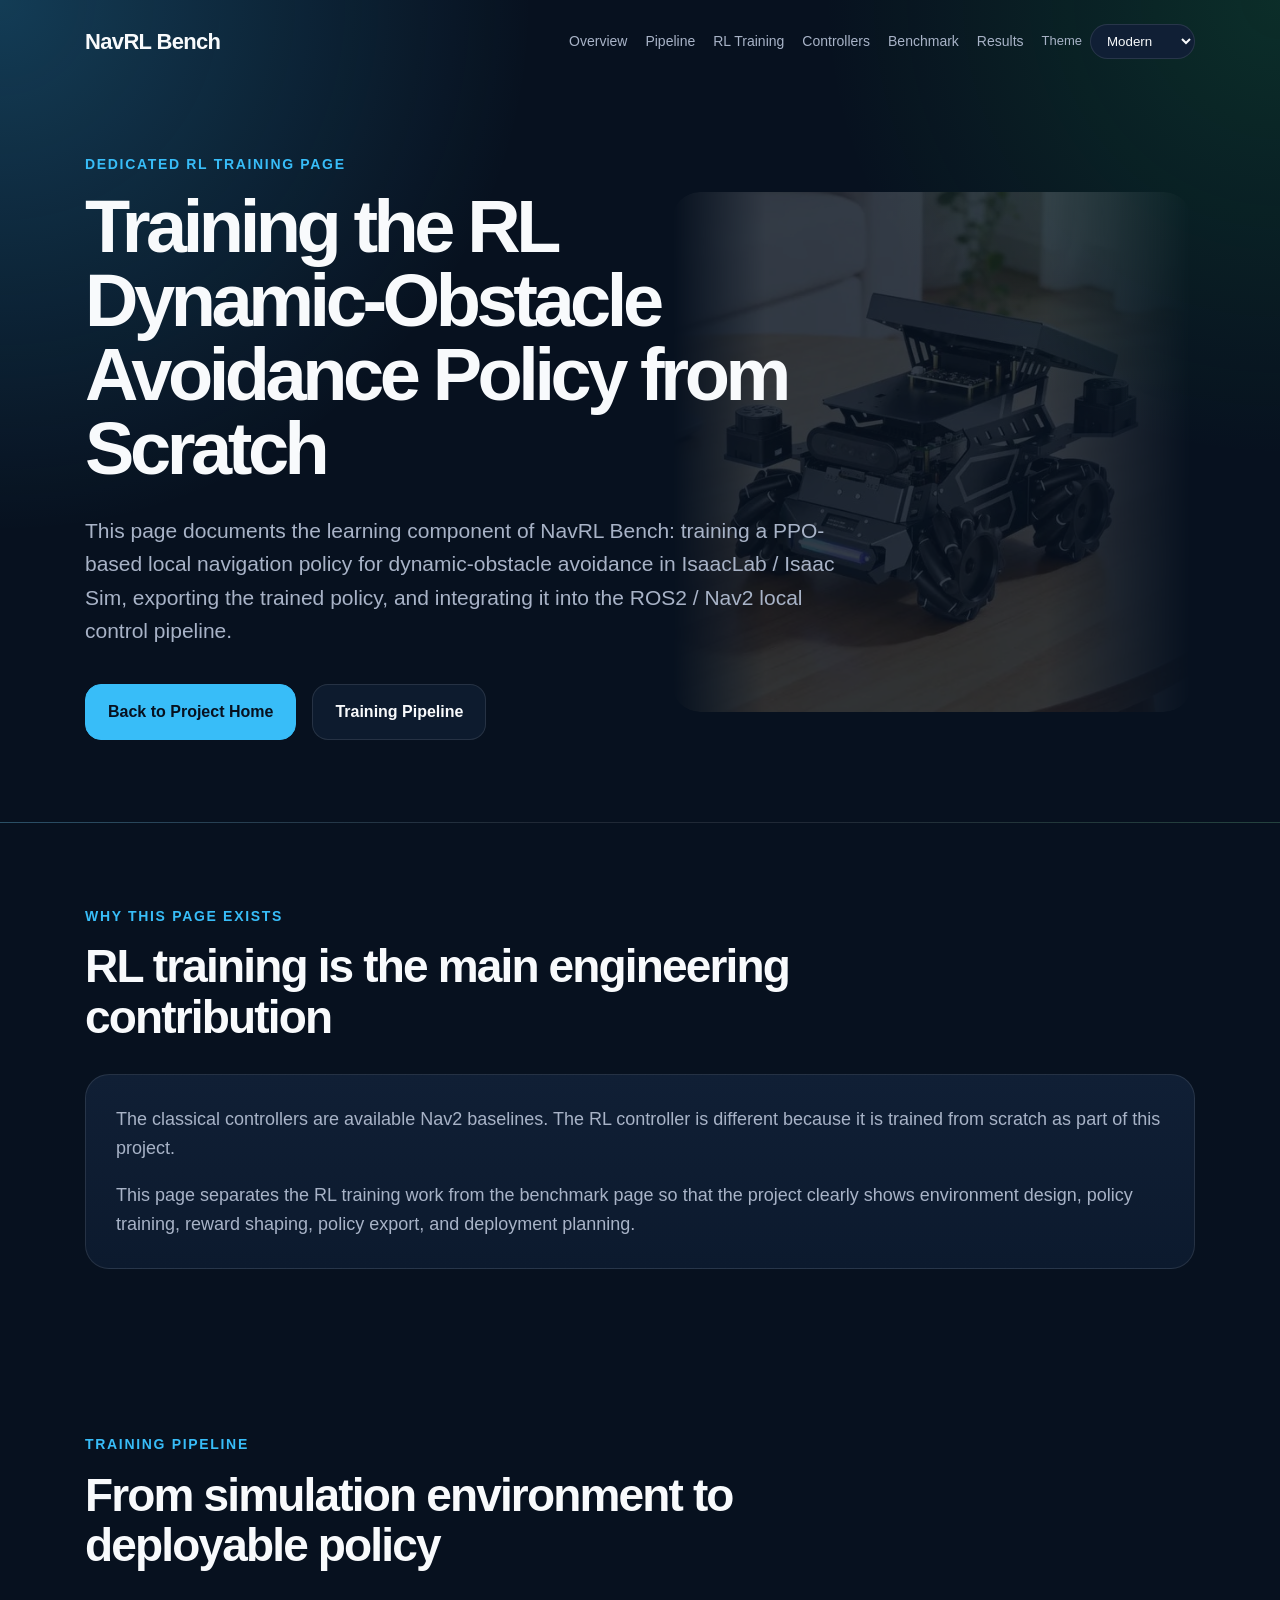
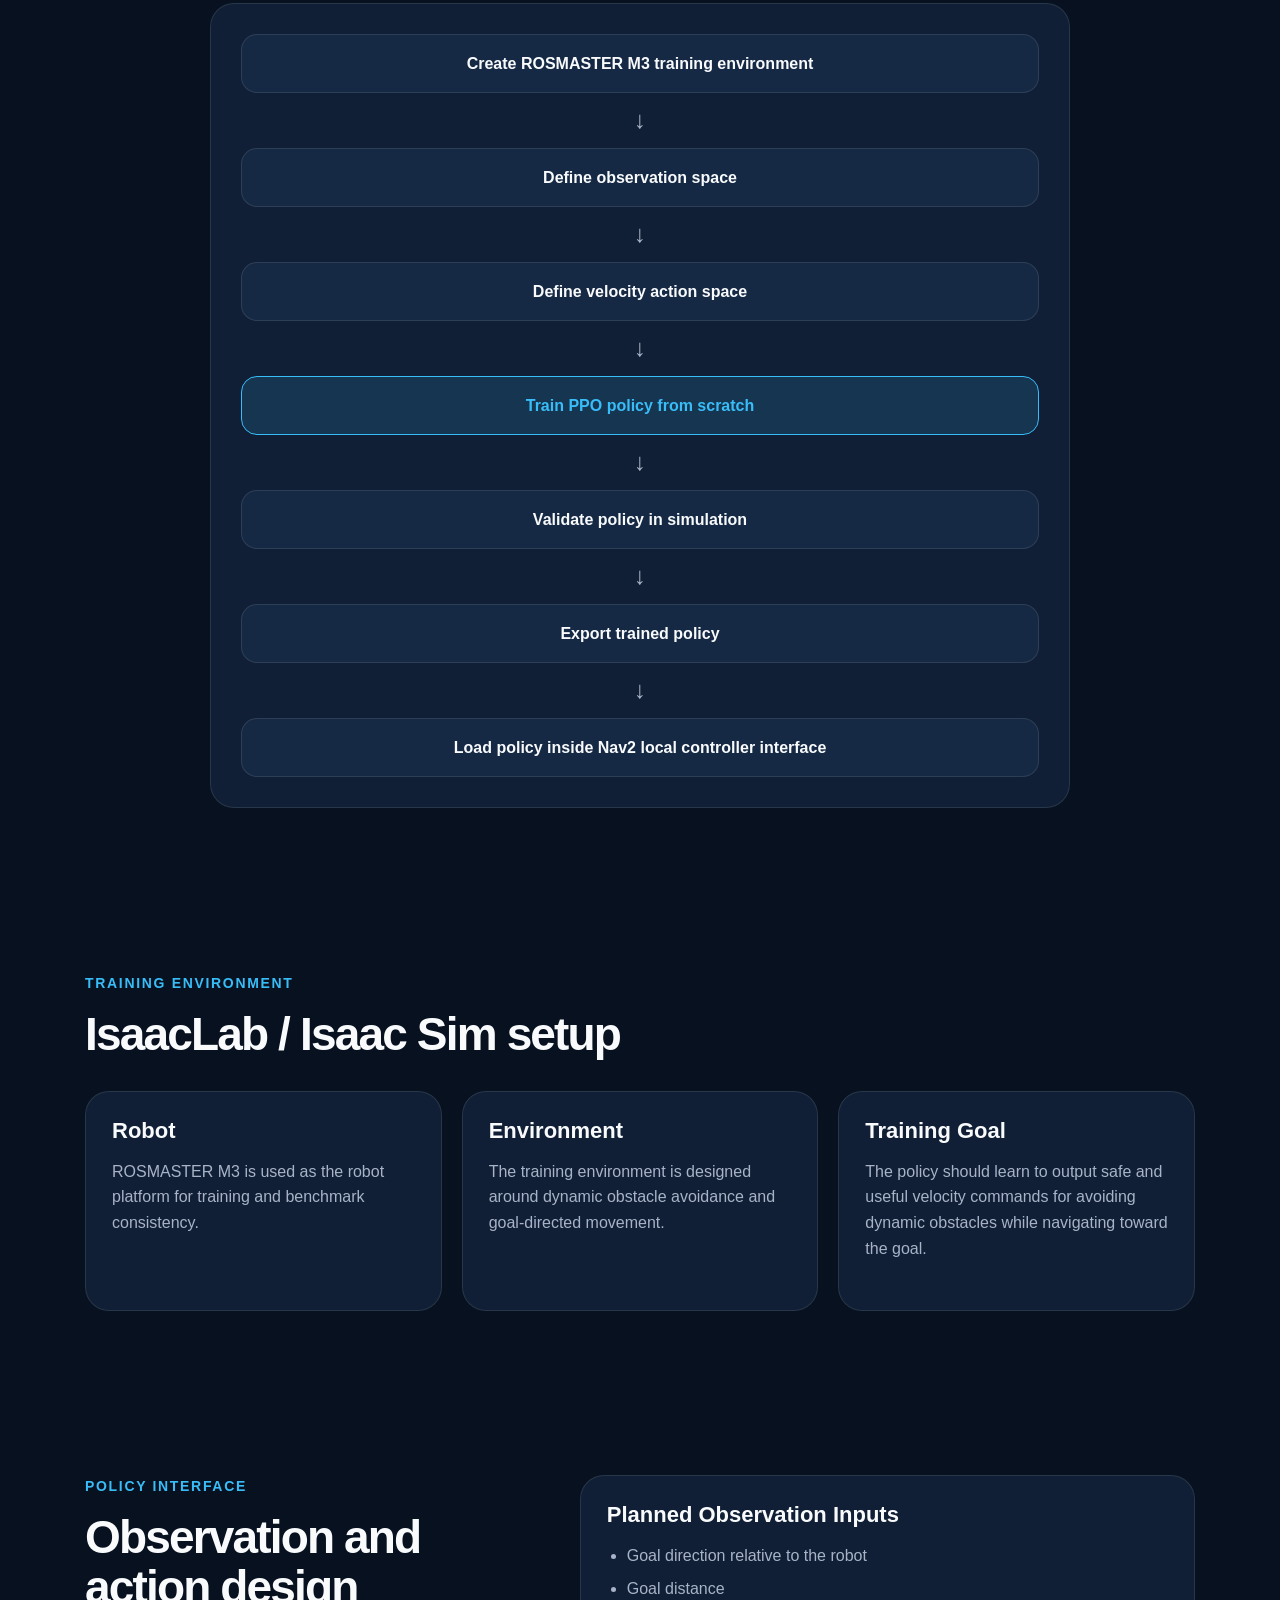
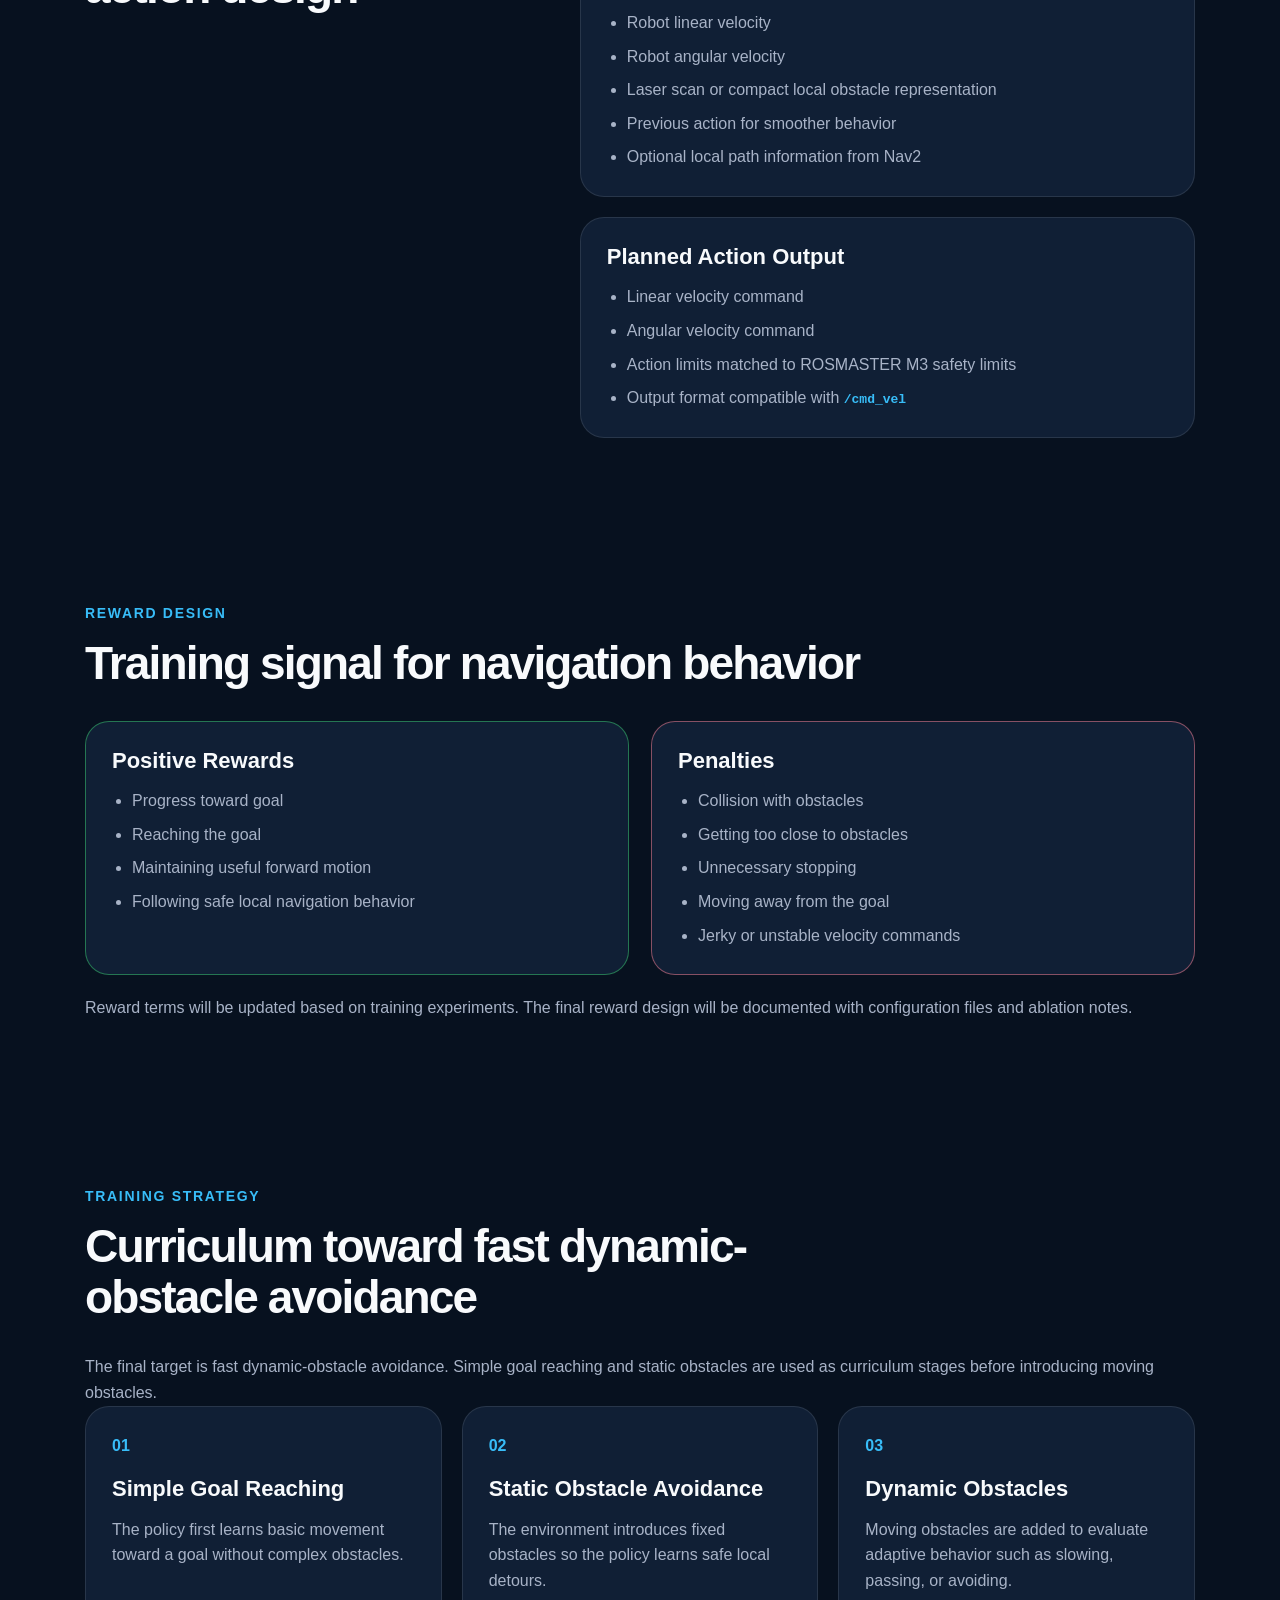
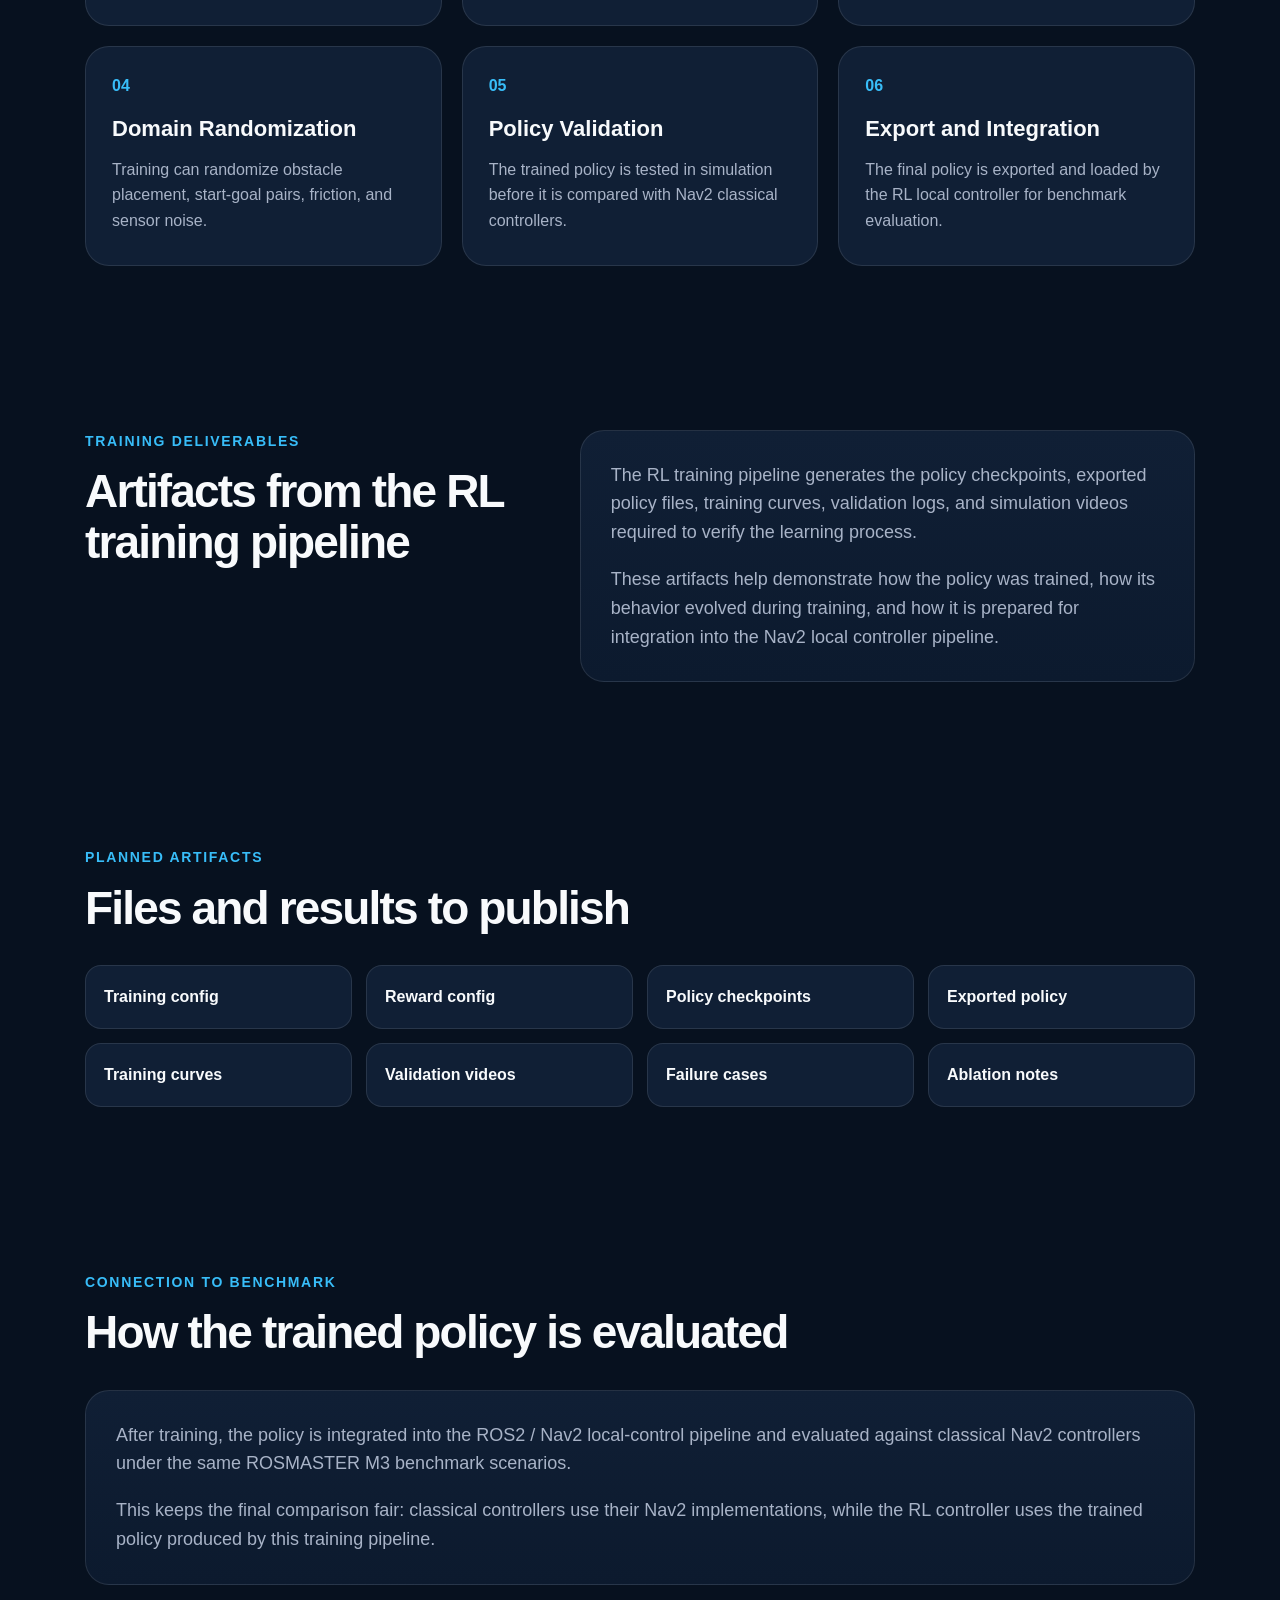
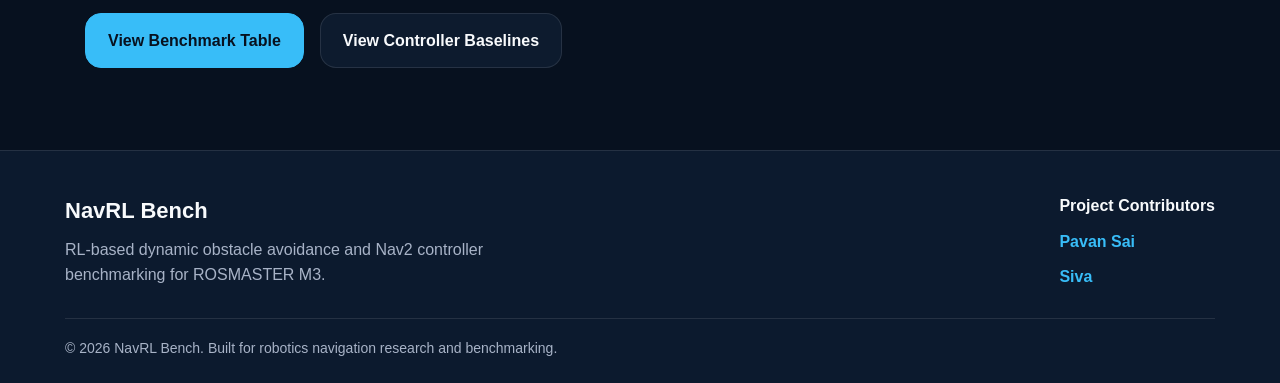
==== commit 151a3c0a: "Merge pull request #1 from Siva2002-baka/siva Siva" ====
--- a/docs/rl-training.html
+++ b/docs/rl-training.html
@@ -36,13 +36,14 @@
     </nav>
 
     <section class="hero compact-hero">
+      <img class="hero-robot-bg" src="assets/m3.jpeg" alt="ROSMASTER M3 robot" />
       <div class="hero-content">
         <p class="eyebrow">Dedicated RL Training Page</p>
-        <h1>Training the RL Local Navigation Policy from Scratch</h1>
+        <h1>Training the RL Dynamic-Obstacle Avoidance Policy from Scratch</h1>
         <p class="hero-text">
-          This page documents the learning component of NavRL Bench: training a PPO-based local navigation
-          policy in IsaacLab / Isaac Sim, exporting the trained policy, and integrating it into the Nav2
-          local controller pipeline.
+          This page documents the learning component of NavRL Bench: training a PPO-based local navigation policy for dynamic-obstacle avoidance
+          in IsaacLab / Isaac Sim, exporting the trained policy, and integrating it into the ROS2 / Nav2
+          local control pipeline.
         </p>
         <div class="hero-actions">
           <a class="btn primary" href="index.html">Back to Project Home</a>
@@ -79,7 +80,7 @@
       </div>
 
       <div class="pipeline-box large-pipeline">
-        <div class="pipe-step">Create TurtleBot3 training environment</div>
+        <div class="pipe-step">Create ROSMASTER M3 training environment</div>
         <div class="pipe-arrow">↓</div>
         <div class="pipe-step">Define observation space</div>
         <div class="pipe-arrow">↓</div>
@@ -102,9 +103,9 @@
       </div>
 
       <div class="grid three">
-        <article class="info-card"><h3>Robot</h3><p>TurtleBot3 is used as the robot platform for training and benchmark consistency.</p></article>
-        <article class="info-card"><h3>Environment</h3><p>The training environment is designed around local navigation tasks, obstacle avoidance, and goal-directed movement.</p></article>
-        <article class="info-card"><h3>Training Goal</h3><p>The policy should learn to output safe and useful velocity commands for local navigation.</p></article>
+        <article class="info-card"><h3>Robot</h3><p>ROSMASTER M3 is used as the robot platform for training and benchmark consistency.</p></article>
+        <article class="info-card"><h3>Environment</h3><p>The training environment is designed around dynamic obstacle avoidance and goal-directed movement.</p></article>
+        <article class="info-card"><h3>Training Goal</h3><p>The policy should learn to output safe and useful velocity commands for avoiding dynamic obstacles while navigating toward the goal.</p></article>
       </div>
     </section>
 
@@ -133,7 +134,7 @@
           <ul>
             <li>Linear velocity command</li>
             <li>Angular velocity command</li>
-            <li>Action limits matched to TurtleBot3 safety limits</li>
+            <li>Action limits matched to ROSMASTER M3 safety limits</li>
             <li>Output format compatible with <code>/cmd_vel</code></li>
           </ul>
         </div>
@@ -177,8 +178,10 @@
     <section class="section">
       <div class="section-header">
         <p class="section-tag">Training Strategy</p>
-        <h2>Making the policy robust before benchmarking</h2>
-      </div>
+        <h2>Curriculum toward fast dynamic-obstacle avoidance</h2>
+      </div>
+
+      <p class="note">The final target is fast dynamic-obstacle avoidance. Simple goal reaching and static obstacles are used as curriculum stages before introducing moving obstacles.</p>
 
       <div class="grid three">
         <article class="scenario-card"><span>01</span><h3>Simple Goal Reaching</h3><p>The policy first learns basic movement toward a goal without complex obstacles.</p></article>
@@ -229,7 +232,7 @@
       </div>
 
       <div class="content-card">
-        <p>After training, the policy is integrated as a local controller and evaluated against classical Nav2 controllers under the same TurtleBot3 benchmark scenarios.</p>
+        <p>After training, the policy is integrated into the ROS2 / Nav2 local-control pipeline and evaluated against classical Nav2 controllers under the same ROSMASTER M3 benchmark scenarios.</p>
         <p>This keeps the final comparison fair: classical controllers use their Nav2 implementations, while the RL controller uses the trained policy produced by this training pipeline.</p>
       </div>
 
@@ -245,7 +248,7 @@
     <div class="footer-inner">
       <div class="footer-brand">
         <h3>NavRL Bench</h3>
-        <p>RL training and Nav2 controller benchmarking for TurtleBot3 dynamic navigation.</p>
+        <p>RL-based dynamic obstacle avoidance and Nav2 controller benchmarking for ROSMASTER M3.</p>
       </div>
 
       <div class="footer-contributors">
@@ -270,4 +273,4 @@
 
   <script src="script.js"></script>
 </body>
-</html>
+</html>
--- a/docs/style.css
+++ b/docs/style.css
@@ -592,4 +592,76 @@
   .footer-inner {
     flex-direction: column;
   }
+}
+
+/* Hero background robot image */
+.hero {
+  position: relative;
+  overflow: hidden;
+}
+
+.hero-content {
+  position: relative;
+  z-index: 2;
+  max-width: 760px;
+}
+
+.hero-subtitle {
+  max-width: 720px;
+  margin: -12px 0 22px;
+  color: var(--primary);
+  font-size: 22px;
+  font-weight: 700;
+  line-height: 1.35;
+}
+
+.hero-robot-bg {
+  position: absolute;
+  right: 2%;
+  top: 50%;
+  transform: translateY(-50%);
+  width: min(42vw, 520px);
+  height: auto;
+  opacity: 0.18;
+  z-index: 1;
+  pointer-events: none;
+  user-select: none;
+
+  /* IMPORTANT: no blend mode */
+  mix-blend-mode: normal;
+  filter: none;
+
+  border-radius: 28px;
+
+  -webkit-mask-image: linear-gradient(
+    90deg,
+    transparent 0%,
+    black 18%,
+    black 72%,
+    transparent 100%
+  );
+  mask-image: linear-gradient(
+    90deg,
+    transparent 0%,
+    black 18%,
+    black 72%,
+    transparent 100%
+  );
+}
+
+/* remove any overlay that creates white/black box */
+.hero::after {
+  display: none;
+}
+
+@media (max-width: 900px) {
+  .hero-robot-bg {
+    right: -38%;
+    width: 100vw;
+    opacity: 0.10;
+  }
+
+  .hero-subtitle {
+    font-size: 18px;
+  }
 }
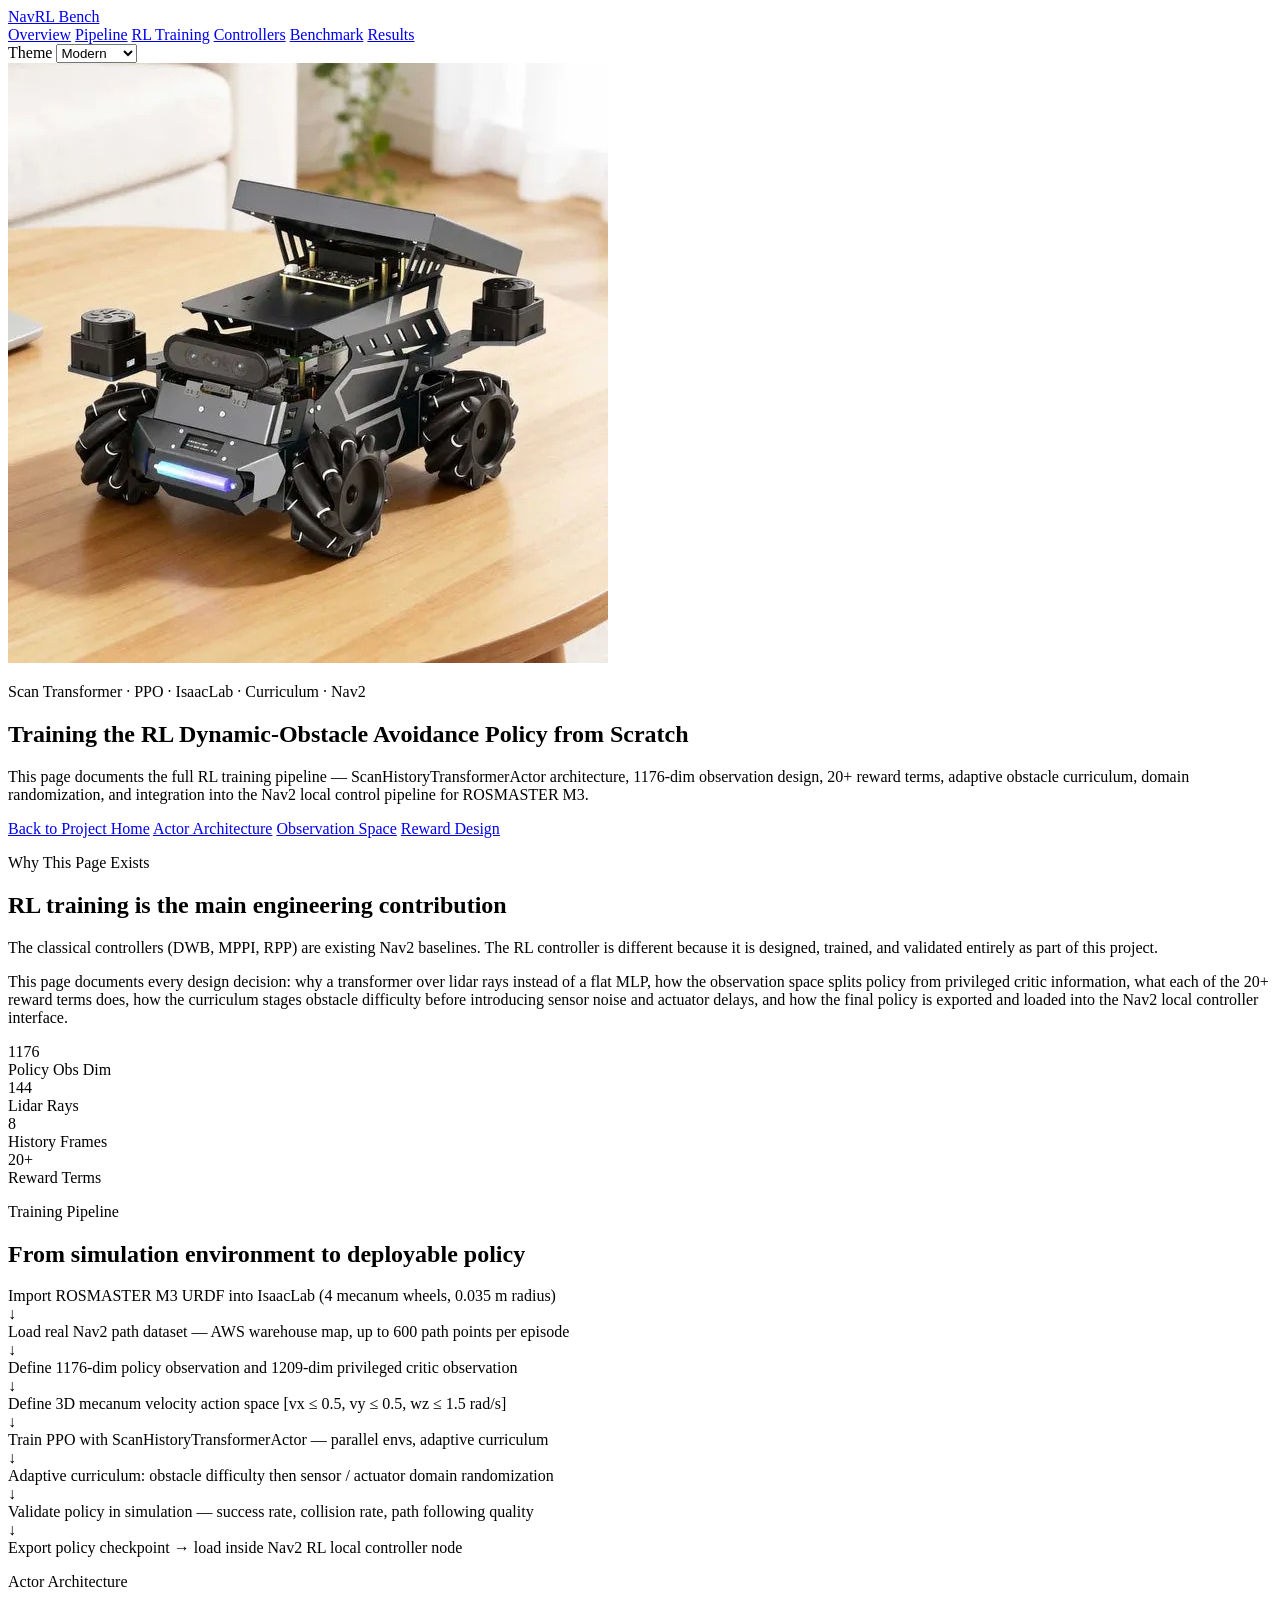
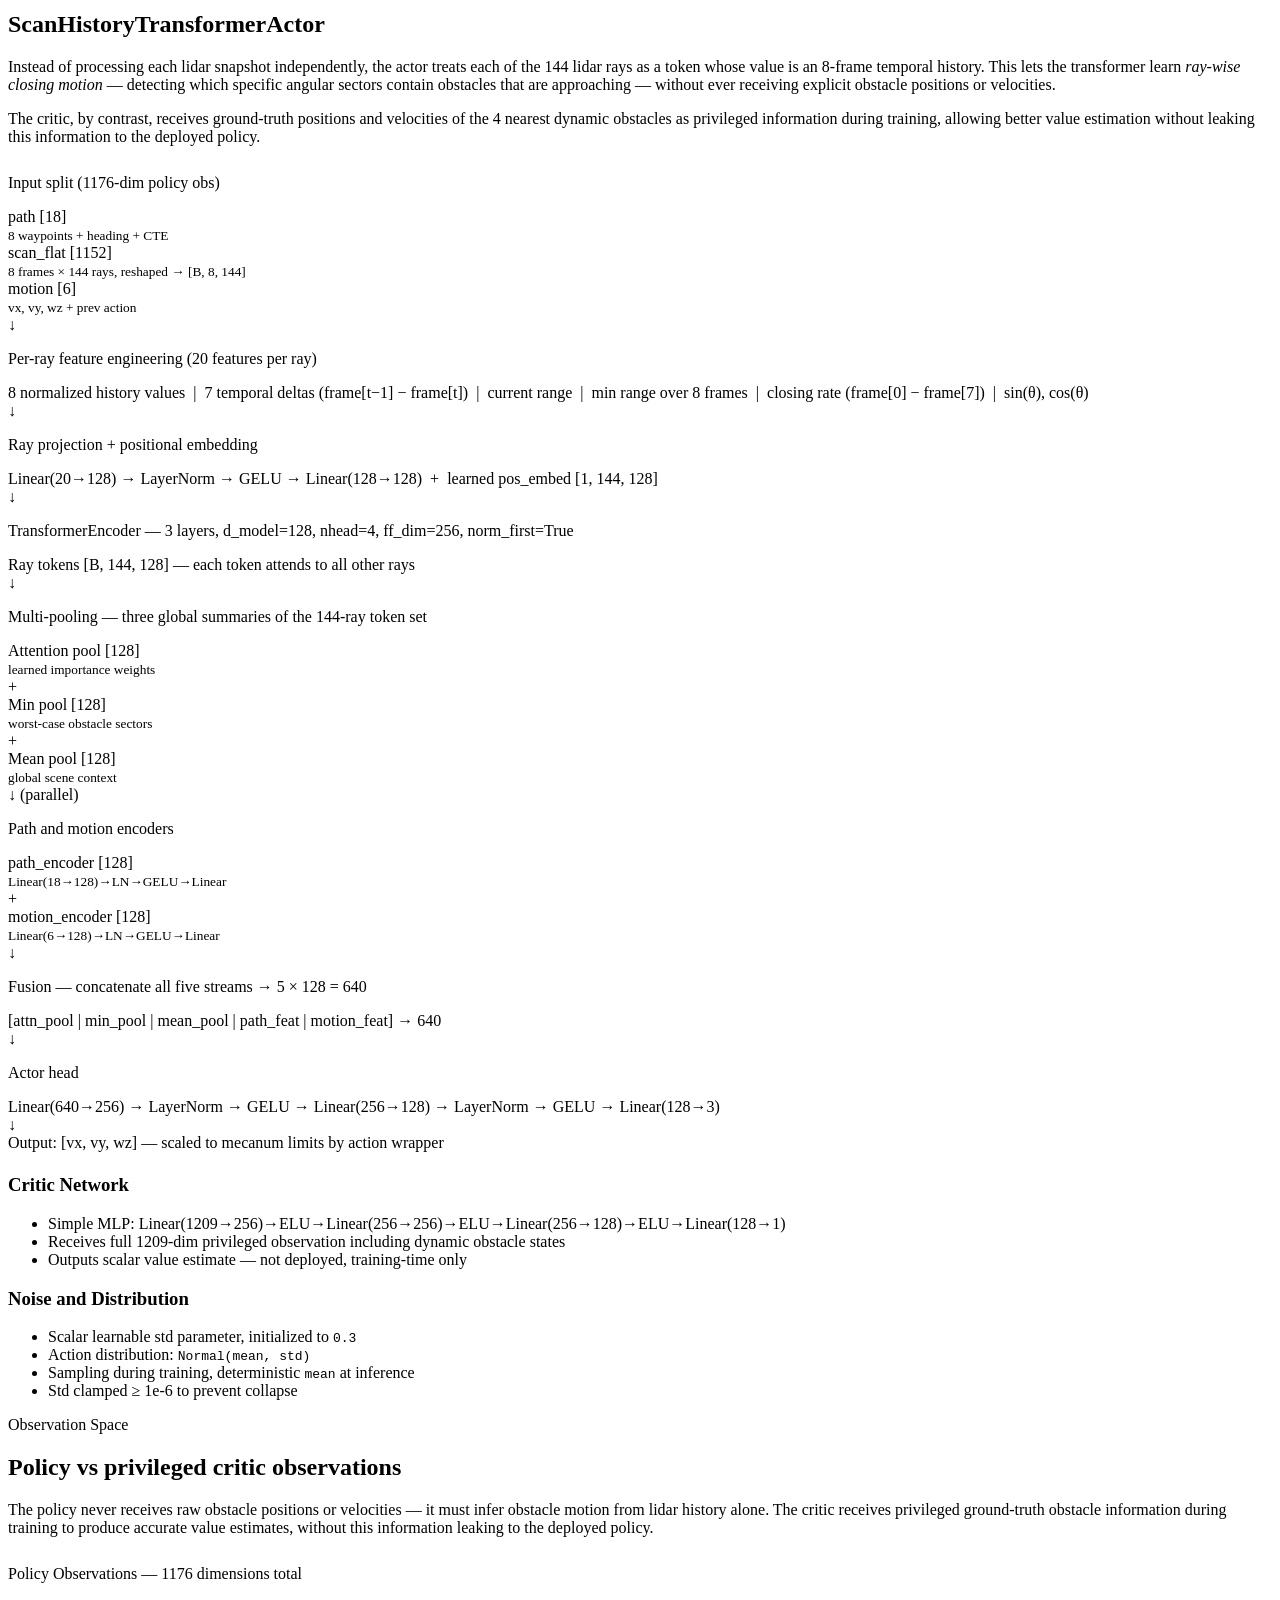
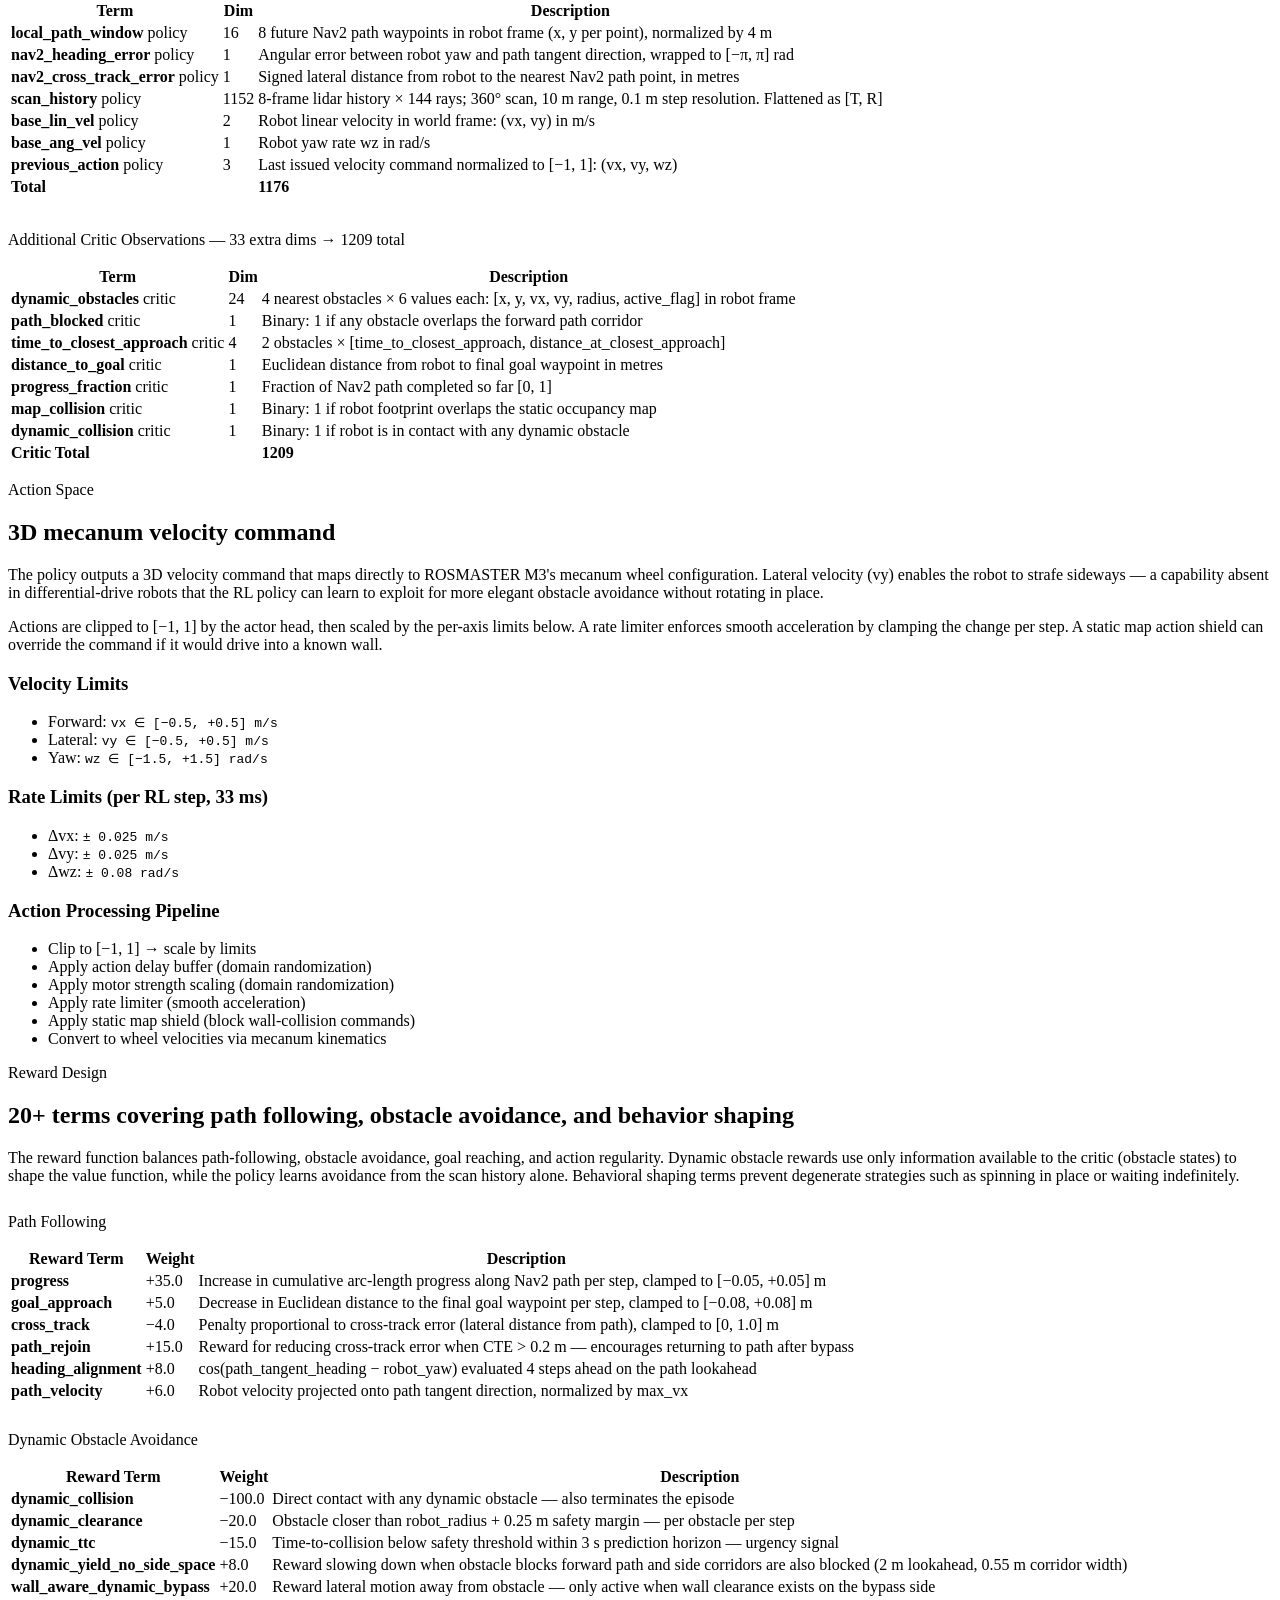
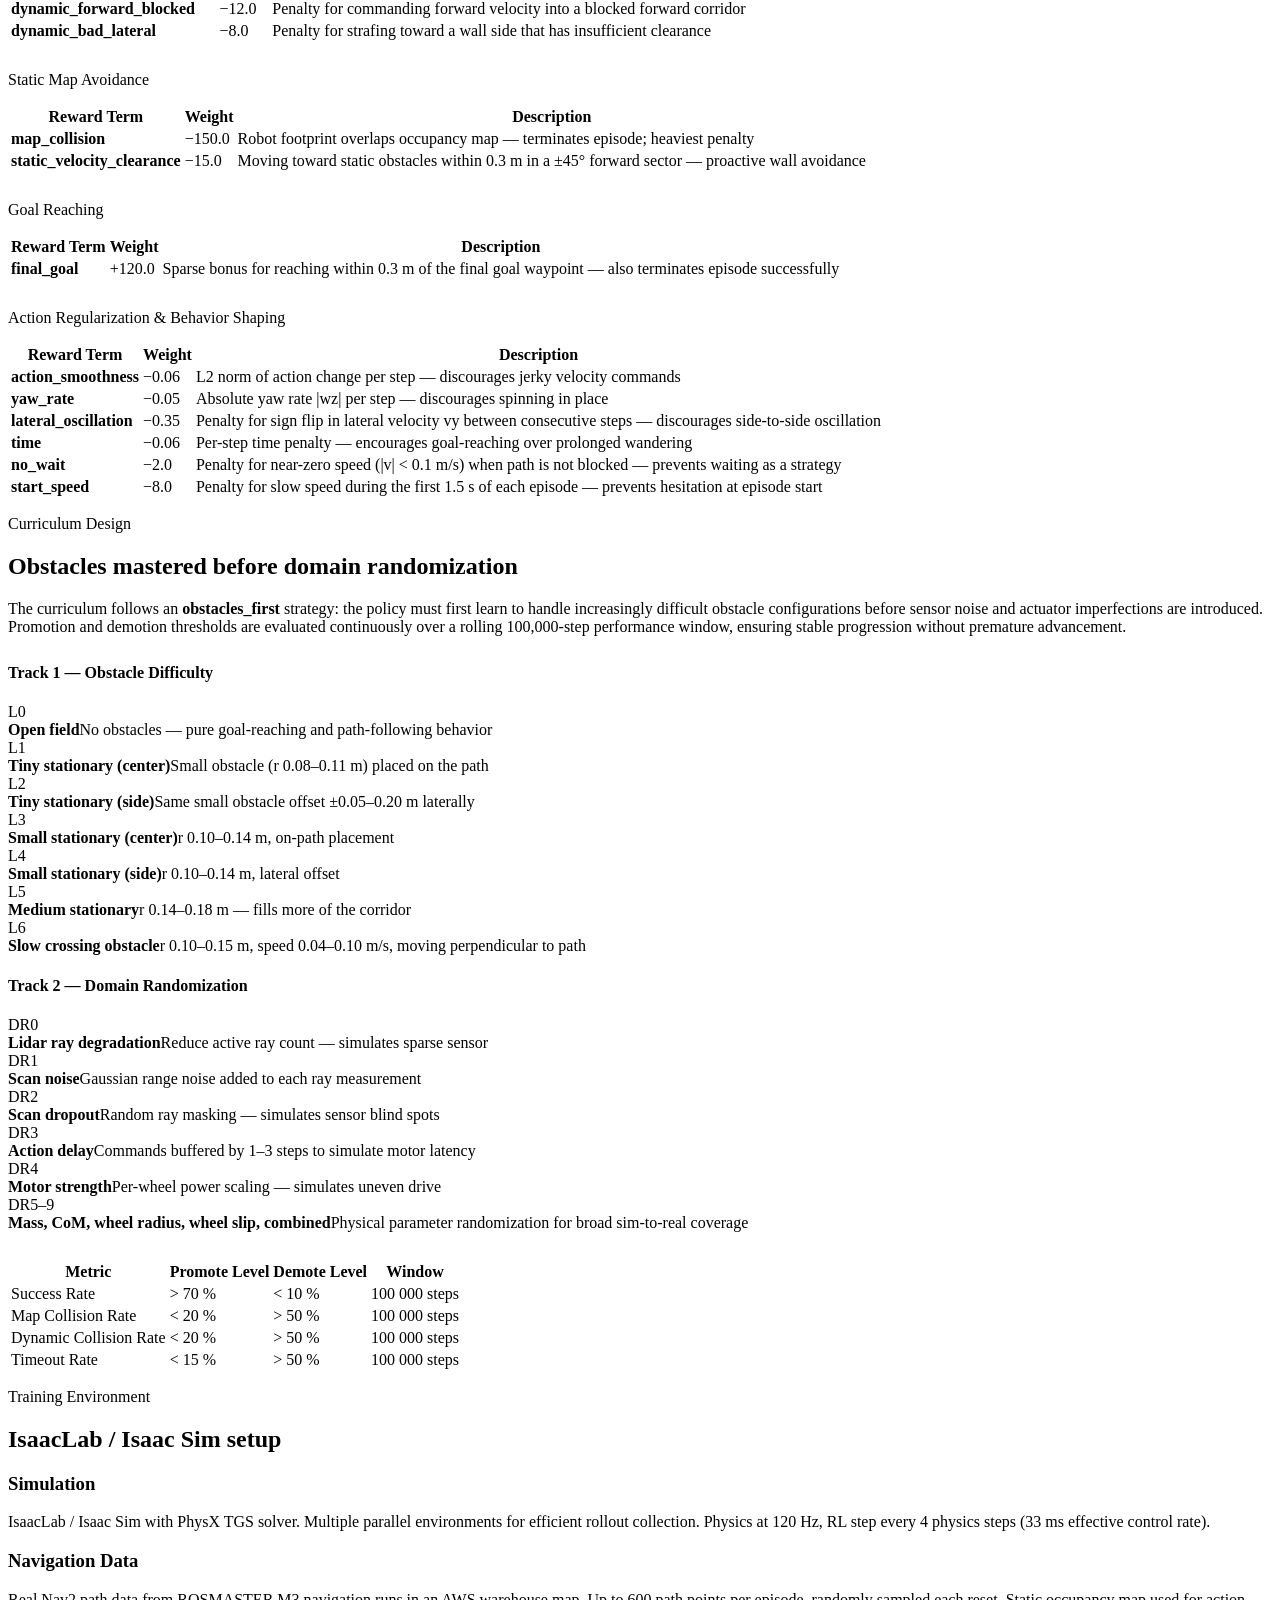
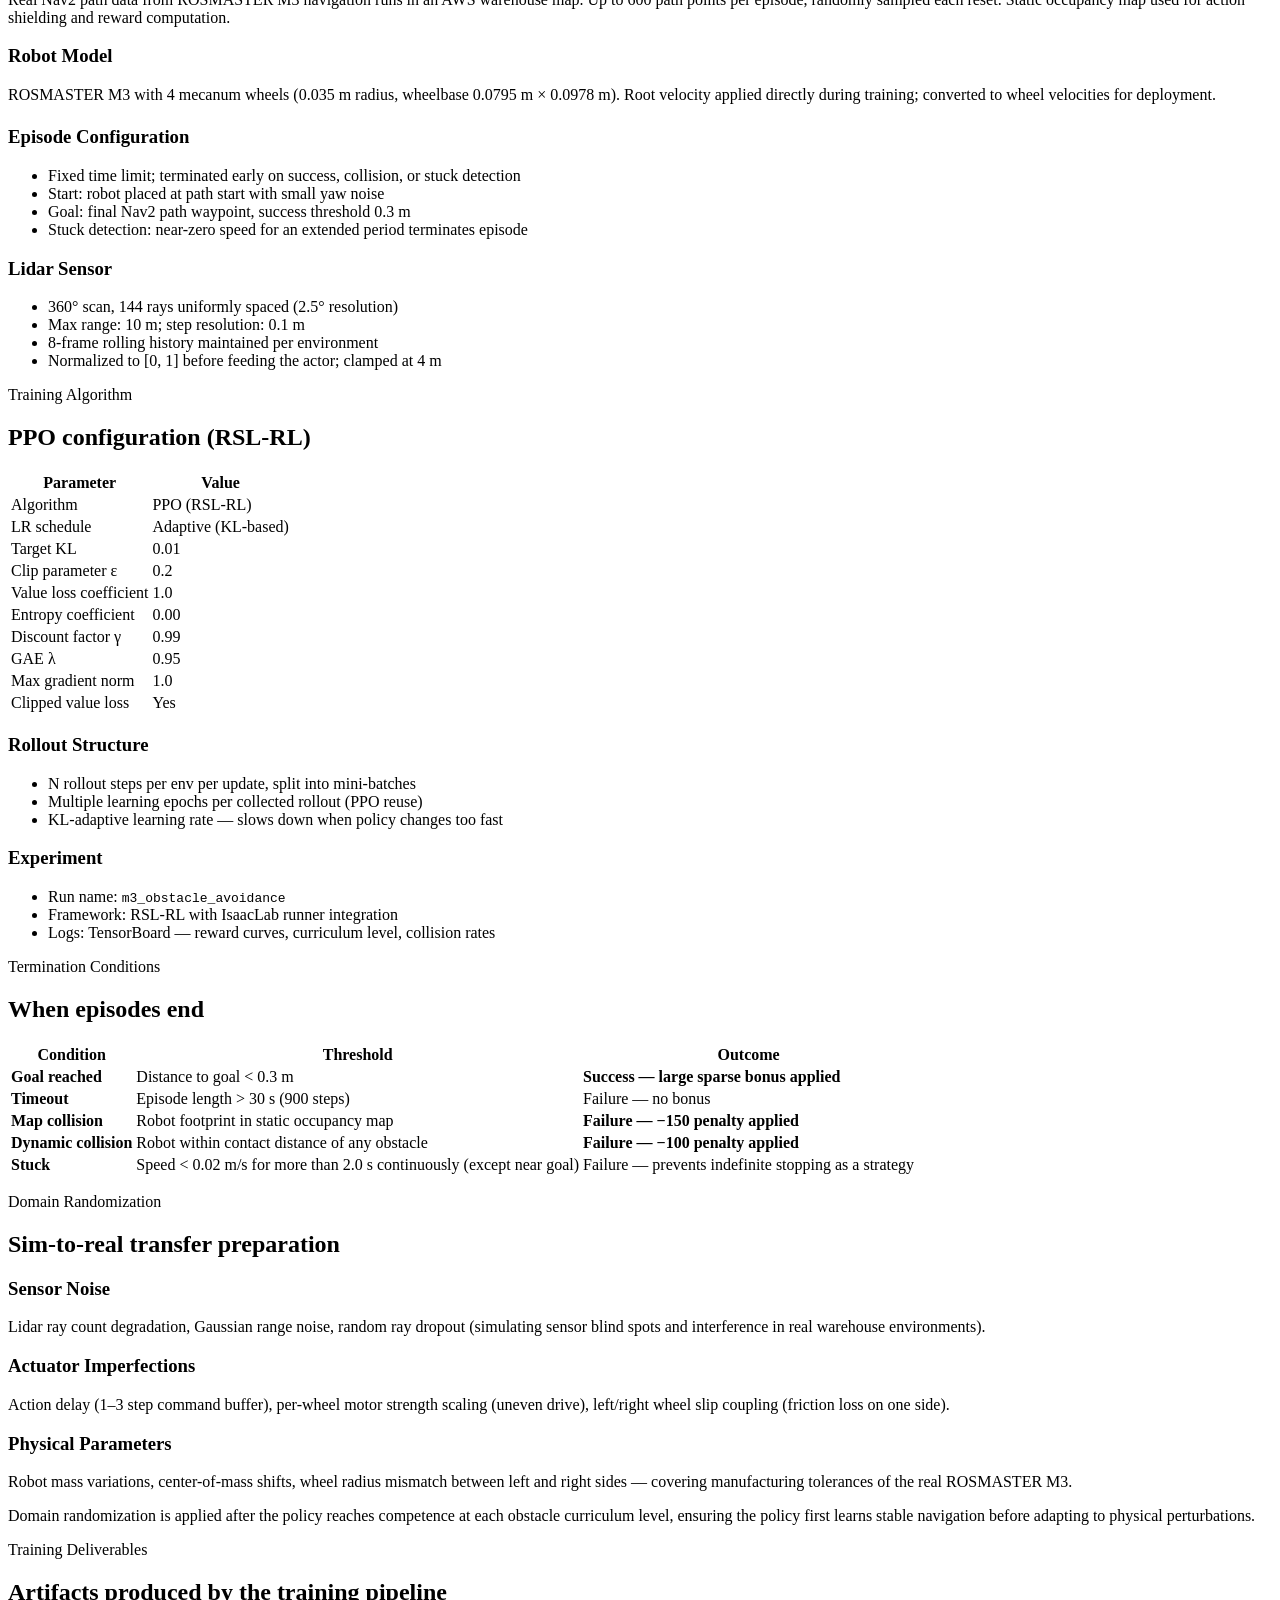
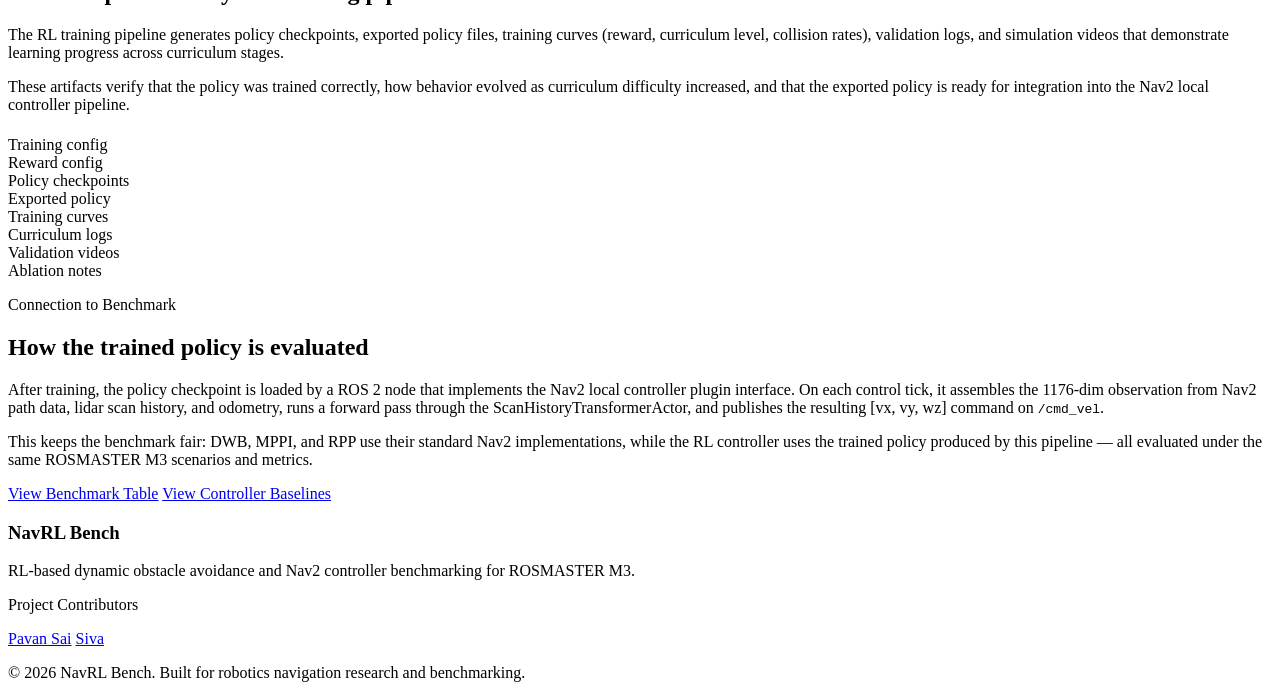
==== commit 4a1b9374: "modified website" ====
--- a/docs/rl-training.html
+++ b/docs/rl-training.html
@@ -4,23 +4,23 @@
   <meta charset="UTF-8" />
   <meta name="viewport" content="width=device-width, initial-scale=1.0" />
   <title>RL Training | NavRL Bench</title>
-  <meta name="description" content="Dedicated RL training page for NavRL Bench, covering IsaacLab training environment, PPO policy design, observations, actions, rewards, policy export, and Nav2 integration." />
-  <link rel="stylesheet" href="style.css" />
+  <meta name="description" content="Detailed RL training documentation for NavRL Bench — ScanHistoryTransformerActor, observation space, reward design, curriculum, PPO hyperparameters, and Nav2 integration." />
+  <link rel="stylesheet" href="style_draft.css" />
 </head>
 <body>
 
   <header class="site-header page-header">
     <nav class="navbar">
-      <a class="brand" href="index.html">NavRL Bench</a>
+      <a class="brand" href="index_draft.html">NavRL Bench</a>
 
       <div class="nav-right">
         <div class="nav-links">
-          <a href="index.html#overview">Overview</a>
-          <a href="index.html#pipeline">Pipeline</a>
-          <a href="rl-training.html">RL Training</a>
-          <a href="index.html#controllers">Controllers</a>
-          <a href="index.html#benchmark">Benchmark</a>
-          <a href="index.html#results">Results</a>
+          <a href="index_draft.html#overview">Overview</a>
+          <a href="index_draft.html#pipeline">Pipeline</a>
+          <a href="rl-training_draft.html" class="active">RL Training</a>
+          <a href="index_draft.html#controllers">Controllers</a>
+          <a href="index_draft.html#benchmark">Benchmark</a>
+          <a href="index_draft.html#results">Results</a>
         </div>
 
         <label class="theme-control" for="themeSelect">
@@ -38,16 +38,18 @@
     <section class="hero compact-hero">
       <img class="hero-robot-bg" src="assets/m3.jpeg" alt="ROSMASTER M3 robot" />
       <div class="hero-content">
-        <p class="eyebrow">Dedicated RL Training Page</p>
+        <p class="eyebrow">Scan Transformer · PPO · IsaacLab · Curriculum · Nav2</p>
         <h1>Training the RL Dynamic-Obstacle Avoidance Policy from Scratch</h1>
         <p class="hero-text">
-          This page documents the learning component of NavRL Bench: training a PPO-based local navigation policy for dynamic-obstacle avoidance
-          in IsaacLab / Isaac Sim, exporting the trained policy, and integrating it into the ROS2 / Nav2
-          local control pipeline.
+          This page documents the full RL training pipeline — ScanHistoryTransformerActor architecture,
+          1176-dim observation design, 20+ reward terms, adaptive obstacle curriculum,
+          domain randomization, and integration into the Nav2 local control pipeline for ROSMASTER M3.
         </p>
         <div class="hero-actions">
-          <a class="btn primary" href="index.html">Back to Project Home</a>
-          <a class="btn secondary" href="#training-pipeline">Training Pipeline</a>
+          <a class="btn primary" href="index_draft.html">Back to Project Home</a>
+          <a class="btn secondary" href="#architecture">Actor Architecture</a>
+          <a class="btn secondary" href="#observations">Observation Space</a>
+          <a class="btn secondary" href="#rewards">Reward Design</a>
         </div>
       </div>
     </section>
@@ -55,24 +57,50 @@
 
   <main>
 
+    <!-- WHY THIS PAGE -->
     <section class="section">
       <div class="section-header">
-        <p class="section-tag">Why this page exists</p>
+        <p class="section-tag">Why This Page Exists</p>
         <h2>RL training is the main engineering contribution</h2>
       </div>
 
       <div class="content-card">
         <p>
-          The classical controllers are available Nav2 baselines. The RL controller is different because it is
-          trained from scratch as part of this project.
+          The classical controllers (DWB, MPPI, RPP) are existing Nav2 baselines. The RL controller is different because it is
+          designed, trained, and validated entirely as part of this project.
         </p>
         <p>
-          This page separates the RL training work from the benchmark page so that the project clearly shows
-          environment design, policy training, reward shaping, policy export, and deployment planning.
+          This page documents every design decision: why a transformer over lidar rays instead of a flat MLP,
+          how the observation space splits policy from privileged critic information, what each of the 20+ reward terms does,
+          how the curriculum stages obstacle difficulty before introducing sensor noise and actuator delays,
+          and how the final policy is exported and loaded into the Nav2 local controller interface.
         </p>
       </div>
     </section>
 
+    <!-- KEY STATS -->
+    <section class="section" style="padding-top: 0;">
+      <div class="stats-row">
+        <div class="stat-card">
+          <div class="stat-value">1176</div>
+          <div class="stat-label">Policy Obs Dim</div>
+        </div>
+        <div class="stat-card">
+          <div class="stat-value">144</div>
+          <div class="stat-label">Lidar Rays</div>
+        </div>
+        <div class="stat-card">
+          <div class="stat-value">8</div>
+          <div class="stat-label">History Frames</div>
+        </div>
+        <div class="stat-card">
+          <div class="stat-value">20+</div>
+          <div class="stat-label">Reward Terms</div>
+        </div>
+      </div>
+    </section>
+
+    <!-- TRAINING PIPELINE -->
     <section id="training-pipeline" class="section">
       <div class="section-header">
         <p class="section-tag">Training Pipeline</p>
@@ -80,151 +108,809 @@
       </div>
 
       <div class="pipeline-box large-pipeline">
-        <div class="pipe-step">Create ROSMASTER M3 training environment</div>
+        <div class="pipe-step">Import ROSMASTER M3 URDF into IsaacLab (4 mecanum wheels, 0.035 m radius)</div>
         <div class="pipe-arrow">↓</div>
-        <div class="pipe-step">Define observation space</div>
+        <div class="pipe-step">Load real Nav2 path dataset — AWS warehouse map, up to 600 path points per episode</div>
         <div class="pipe-arrow">↓</div>
-        <div class="pipe-step">Define velocity action space</div>
+        <div class="pipe-step">Define 1176-dim policy observation and 1209-dim privileged critic observation</div>
         <div class="pipe-arrow">↓</div>
-        <div class="pipe-step active">Train PPO policy from scratch</div>
+        <div class="pipe-step">Define 3D mecanum velocity action space [vx ≤ 0.5, vy ≤ 0.5, wz ≤ 1.5 rad/s]</div>
         <div class="pipe-arrow">↓</div>
-        <div class="pipe-step">Validate policy in simulation</div>
+        <div class="pipe-step active">Train PPO with ScanHistoryTransformerActor — parallel envs, adaptive curriculum</div>
         <div class="pipe-arrow">↓</div>
-        <div class="pipe-step">Export trained policy</div>
+        <div class="pipe-step">Adaptive curriculum: obstacle difficulty then sensor / actuator domain randomization</div>
         <div class="pipe-arrow">↓</div>
-        <div class="pipe-step">Load policy inside Nav2 local controller interface</div>
-      </div>
-    </section>
-
-    <section class="section">
+        <div class="pipe-step">Validate policy in simulation — success rate, collision rate, path following quality</div>
+        <div class="pipe-arrow">↓</div>
+        <div class="pipe-step">Export policy checkpoint → load inside Nav2 RL local controller node</div>
+      </div>
+    </section>
+
+    <!-- ACTOR ARCHITECTURE -->
+    <section id="architecture" class="section">
+      <div class="section-header">
+        <p class="section-tag">Actor Architecture</p>
+        <h2>ScanHistoryTransformerActor</h2>
+      </div>
+
+      <div class="content-card" style="margin-bottom: 28px;">
+        <p>
+          Instead of processing each lidar snapshot independently, the actor treats each of the 144 lidar rays as a token
+          whose value is an 8-frame temporal history. This lets the transformer learn <em>ray-wise closing motion</em> —
+          detecting which specific angular sectors contain obstacles that are approaching — without ever receiving
+          explicit obstacle positions or velocities.
+        </p>
+        <p>
+          The critic, by contrast, receives ground-truth positions and velocities of the 4 nearest dynamic obstacles
+          as privileged information during training, allowing better value estimation without leaking this information
+          to the deployed policy.
+        </p>
+      </div>
+
+      <div class="arch-diagram">
+        <div class="arch-diagram-inner">
+
+          <p class="arch-label">Input split (1176-dim policy obs)</p>
+          <div class="arch-row">
+            <div class="arch-block primary">path [18]<br><small>8 waypoints + heading + CTE</small></div>
+            <div class="arch-block primary wide">scan_flat [1152]<br><small>8 frames × 144 rays, reshaped → [B, 8, 144]</small></div>
+            <div class="arch-block primary">motion [6]<br><small>vx, vy, wz + prev action</small></div>
+          </div>
+
+          <span class="arch-arrow-d">↓</span>
+
+          <p class="arch-label">Per-ray feature engineering (20 features per ray)</p>
+          <div class="arch-row">
+            <div class="arch-block wide">
+              8 normalized history values &nbsp;|&nbsp; 7 temporal deltas (frame[t−1] − frame[t]) &nbsp;|&nbsp;
+              current range &nbsp;|&nbsp; min range over 8 frames &nbsp;|&nbsp;
+              closing rate (frame[0] − frame[7]) &nbsp;|&nbsp; sin(θ), cos(θ)
+            </div>
+          </div>
+
+          <span class="arch-arrow-d">↓</span>
+
+          <p class="arch-label">Ray projection + positional embedding</p>
+          <div class="arch-row">
+            <div class="arch-block wide">Linear(20→128) → LayerNorm → GELU → Linear(128→128) &nbsp;+&nbsp; learned pos_embed [1, 144, 128]</div>
+          </div>
+
+          <span class="arch-arrow-d">↓</span>
+
+          <p class="arch-label">TransformerEncoder — 3 layers, d_model=128, nhead=4, ff_dim=256, norm_first=True</p>
+          <div class="arch-row">
+            <div class="arch-block primary wide">Ray tokens [B, 144, 128] — each token attends to all other rays</div>
+          </div>
+
+          <span class="arch-arrow-d">↓</span>
+
+          <p class="arch-label">Multi-pooling — three global summaries of the 144-ray token set</p>
+          <div class="arch-row">
+            <div class="arch-block">Attention pool [128]<br><small>learned importance weights</small></div>
+            <div class="arch-arrow-r">+</div>
+            <div class="arch-block">Min pool [128]<br><small>worst-case obstacle sectors</small></div>
+            <div class="arch-arrow-r">+</div>
+            <div class="arch-block">Mean pool [128]<br><small>global scene context</small></div>
+          </div>
+
+          <span class="arch-arrow-d">↓ (parallel)</span>
+
+          <p class="arch-label">Path and motion encoders</p>
+          <div class="arch-row">
+            <div class="arch-block">path_encoder [128]<br><small>Linear(18→128)→LN→GELU→Linear</small></div>
+            <div class="arch-arrow-r">+</div>
+            <div class="arch-block">motion_encoder [128]<br><small>Linear(6→128)→LN→GELU→Linear</small></div>
+          </div>
+
+          <span class="arch-arrow-d">↓</span>
+
+          <p class="arch-label">Fusion — concatenate all five streams → 5 × 128 = 640</p>
+          <div class="arch-row">
+            <div class="arch-block wide">[attn_pool | min_pool | mean_pool | path_feat | motion_feat] → 640</div>
+          </div>
+
+          <span class="arch-arrow-d">↓</span>
+
+          <p class="arch-label">Actor head</p>
+          <div class="arch-row">
+            <div class="arch-block wide">Linear(640→256) → LayerNorm → GELU → Linear(256→128) → LayerNorm → GELU → Linear(128→3)</div>
+          </div>
+
+          <span class="arch-arrow-d">↓</span>
+
+          <div class="arch-row">
+            <div class="arch-block accent wide">Output: [vx, vy, wz] — scaled to mecanum limits by action wrapper</div>
+          </div>
+
+        </div>
+      </div>
+
+      <div class="training-details" style="margin-top: 22px;">
+        <div class="detail-card">
+          <h3>Critic Network</h3>
+          <ul>
+            <li>Simple MLP: Linear(1209→256)→ELU→Linear(256→256)→ELU→Linear(256→128)→ELU→Linear(128→1)</li>
+            <li>Receives full 1209-dim privileged observation including dynamic obstacle states</li>
+            <li>Outputs scalar value estimate — not deployed, training-time only</li>
+          </ul>
+        </div>
+        <div class="detail-card">
+          <h3>Noise and Distribution</h3>
+          <ul>
+            <li>Scalar learnable std parameter, initialized to <code>0.3</code></li>
+            <li>Action distribution: <code>Normal(mean, std)</code></li>
+            <li>Sampling during training, deterministic <code>mean</code> at inference</li>
+            <li>Std clamped ≥ 1e-6 to prevent collapse</li>
+          </ul>
+        </div>
+      </div>
+    </section>
+
+    <!-- OBSERVATION SPACE -->
+    <section id="observations" class="section">
+      <div class="section-header">
+        <p class="section-tag">Observation Space</p>
+        <h2>Policy vs privileged critic observations</h2>
+      </div>
+
+      <div class="content-card" style="margin-bottom: 28px;">
+        <p>
+          The policy never receives raw obstacle positions or velocities — it must infer obstacle motion from lidar history alone.
+          The critic receives privileged ground-truth obstacle information during training to produce accurate value estimates,
+          without this information leaking to the deployed policy.
+        </p>
+      </div>
+
+      <p class="section-tag" style="margin-bottom: 16px;">Policy Observations — 1176 dimensions total</p>
+      <div class="table-wrap compact" style="margin-bottom: 32px;">
+        <table>
+          <thead>
+            <tr>
+              <th>Term</th>
+              <th>Dim</th>
+              <th>Description</th>
+            </tr>
+          </thead>
+          <tbody>
+            <tr>
+              <td><strong>local_path_window</strong> <span class="obs-badge policy">policy</span></td>
+              <td>16</td>
+              <td>8 future Nav2 path waypoints in robot frame (x, y per point), normalized by 4 m</td>
+            </tr>
+            <tr>
+              <td><strong>nav2_heading_error</strong> <span class="obs-badge policy">policy</span></td>
+              <td>1</td>
+              <td>Angular error between robot yaw and path tangent direction, wrapped to [−π, π] rad</td>
+            </tr>
+            <tr>
+              <td><strong>nav2_cross_track_error</strong> <span class="obs-badge policy">policy</span></td>
+              <td>1</td>
+              <td>Signed lateral distance from robot to the nearest Nav2 path point, in metres</td>
+            </tr>
+            <tr>
+              <td><strong>scan_history</strong> <span class="obs-badge policy">policy</span></td>
+              <td>1152</td>
+              <td>8-frame lidar history × 144 rays; 360° scan, 10 m range, 0.1 m step resolution. Flattened as [T, R]</td>
+            </tr>
+            <tr>
+              <td><strong>base_lin_vel</strong> <span class="obs-badge policy">policy</span></td>
+              <td>2</td>
+              <td>Robot linear velocity in world frame: (vx, vy) in m/s</td>
+            </tr>
+            <tr>
+              <td><strong>base_ang_vel</strong> <span class="obs-badge policy">policy</span></td>
+              <td>1</td>
+              <td>Robot yaw rate wz in rad/s</td>
+            </tr>
+            <tr>
+              <td><strong>previous_action</strong> <span class="obs-badge policy">policy</span></td>
+              <td>3</td>
+              <td>Last issued velocity command normalized to [−1, 1]: (vx, vy, wz)</td>
+            </tr>
+            <tr>
+              <td colspan="2"><strong>Total</strong></td>
+              <td><strong>1176</strong></td>
+            </tr>
+          </tbody>
+        </table>
+      </div>
+
+      <p class="section-tag" style="margin-bottom: 16px;">Additional Critic Observations — 33 extra dims → 1209 total</p>
+      <div class="table-wrap compact">
+        <table>
+          <thead>
+            <tr>
+              <th>Term</th>
+              <th>Dim</th>
+              <th>Description</th>
+            </tr>
+          </thead>
+          <tbody>
+            <tr>
+              <td><strong>dynamic_obstacles</strong> <span class="obs-badge critic">critic</span></td>
+              <td>24</td>
+              <td>4 nearest obstacles × 6 values each: [x, y, vx, vy, radius, active_flag] in robot frame</td>
+            </tr>
+            <tr>
+              <td><strong>path_blocked</strong> <span class="obs-badge critic">critic</span></td>
+              <td>1</td>
+              <td>Binary: 1 if any obstacle overlaps the forward path corridor</td>
+            </tr>
+            <tr>
+              <td><strong>time_to_closest_approach</strong> <span class="obs-badge critic">critic</span></td>
+              <td>4</td>
+              <td>2 obstacles × [time_to_closest_approach, distance_at_closest_approach]</td>
+            </tr>
+            <tr>
+              <td><strong>distance_to_goal</strong> <span class="obs-badge critic">critic</span></td>
+              <td>1</td>
+              <td>Euclidean distance from robot to final goal waypoint in metres</td>
+            </tr>
+            <tr>
+              <td><strong>progress_fraction</strong> <span class="obs-badge critic">critic</span></td>
+              <td>1</td>
+              <td>Fraction of Nav2 path completed so far [0, 1]</td>
+            </tr>
+            <tr>
+              <td><strong>map_collision</strong> <span class="obs-badge critic">critic</span></td>
+              <td>1</td>
+              <td>Binary: 1 if robot footprint overlaps the static occupancy map</td>
+            </tr>
+            <tr>
+              <td><strong>dynamic_collision</strong> <span class="obs-badge critic">critic</span></td>
+              <td>1</td>
+              <td>Binary: 1 if robot is in contact with any dynamic obstacle</td>
+            </tr>
+            <tr>
+              <td colspan="2"><strong>Critic Total</strong></td>
+              <td><strong>1209</strong></td>
+            </tr>
+          </tbody>
+        </table>
+      </div>
+    </section>
+
+    <!-- ACTION SPACE -->
+    <section id="actions" class="section">
+      <div class="section-header">
+        <p class="section-tag">Action Space</p>
+        <h2>3D mecanum velocity command</h2>
+      </div>
+
+      <div class="two-column">
+        <div>
+          <div class="content-card">
+            <p>
+              The policy outputs a 3D velocity command that maps directly to ROSMASTER M3's mecanum wheel configuration.
+              Lateral velocity (vy) enables the robot to strafe sideways — a capability absent in differential-drive robots
+              that the RL policy can learn to exploit for more elegant obstacle avoidance without rotating in place.
+            </p>
+            <p>
+              Actions are clipped to [−1, 1] by the actor head, then scaled by the per-axis limits below.
+              A rate limiter enforces smooth acceleration by clamping the change per step.
+              A static map action shield can override the command if it would drive into a known wall.
+            </p>
+          </div>
+        </div>
+
+        <div class="training-details single-column">
+          <div class="detail-card">
+            <h3>Velocity Limits</h3>
+            <ul>
+              <li>Forward: <code>vx ∈ [−0.5, +0.5] m/s</code></li>
+              <li>Lateral: <code>vy ∈ [−0.5, +0.5] m/s</code></li>
+              <li>Yaw: <code>wz ∈ [−1.5, +1.5] rad/s</code></li>
+            </ul>
+          </div>
+          <div class="detail-card">
+            <h3>Rate Limits (per RL step, 33 ms)</h3>
+            <ul>
+              <li>Δvx: <code>± 0.025 m/s</code></li>
+              <li>Δvy: <code>± 0.025 m/s</code></li>
+              <li>Δwz: <code>± 0.08 rad/s</code></li>
+            </ul>
+          </div>
+          <div class="detail-card">
+            <h3>Action Processing Pipeline</h3>
+            <ul>
+              <li>Clip to [−1, 1] → scale by limits</li>
+              <li>Apply action delay buffer (domain randomization)</li>
+              <li>Apply motor strength scaling (domain randomization)</li>
+              <li>Apply rate limiter (smooth acceleration)</li>
+              <li>Apply static map shield (block wall-collision commands)</li>
+              <li>Convert to wheel velocities via mecanum kinematics</li>
+            </ul>
+          </div>
+        </div>
+      </div>
+    </section>
+
+    <!-- REWARD FUNCTION -->
+    <section id="rewards" class="section">
+      <div class="section-header">
+        <p class="section-tag">Reward Design</p>
+        <h2>20+ terms covering path following, obstacle avoidance, and behavior shaping</h2>
+      </div>
+
+      <div class="content-card" style="margin-bottom: 28px;">
+        <p>
+          The reward function balances path-following, obstacle avoidance, goal reaching, and action regularity.
+          Dynamic obstacle rewards use only information available to the critic (obstacle states) to shape the value function,
+          while the policy learns avoidance from the scan history alone.
+          Behavioral shaping terms prevent degenerate strategies such as spinning in place or waiting indefinitely.
+        </p>
+      </div>
+
+      <!-- Path Following -->
+      <p class="section-tag" style="margin-bottom: 16px;">Path Following</p>
+      <div class="table-wrap compact" style="margin-bottom: 28px;">
+        <table>
+          <thead><tr><th>Reward Term</th><th>Weight</th><th>Description</th></tr></thead>
+          <tbody>
+            <tr>
+              <td><strong>progress</strong></td>
+              <td><span class="w-pos">+35.0</span></td>
+              <td>Increase in cumulative arc-length progress along Nav2 path per step, clamped to [−0.05, +0.05] m</td>
+            </tr>
+            <tr>
+              <td><strong>goal_approach</strong></td>
+              <td><span class="w-pos">+5.0</span></td>
+              <td>Decrease in Euclidean distance to the final goal waypoint per step, clamped to [−0.08, +0.08] m</td>
+            </tr>
+            <tr>
+              <td><strong>cross_track</strong></td>
+              <td><span class="w-neg">−4.0</span></td>
+              <td>Penalty proportional to cross-track error (lateral distance from path), clamped to [0, 1.0] m</td>
+            </tr>
+            <tr>
+              <td><strong>path_rejoin</strong></td>
+              <td><span class="w-pos">+15.0</span></td>
+              <td>Reward for reducing cross-track error when CTE &gt; 0.2 m — encourages returning to path after bypass</td>
+            </tr>
+            <tr>
+              <td><strong>heading_alignment</strong></td>
+              <td><span class="w-pos">+8.0</span></td>
+              <td>cos(path_tangent_heading − robot_yaw) evaluated 4 steps ahead on the path lookahead</td>
+            </tr>
+            <tr>
+              <td><strong>path_velocity</strong></td>
+              <td><span class="w-pos">+6.0</span></td>
+              <td>Robot velocity projected onto path tangent direction, normalized by max_vx</td>
+            </tr>
+          </tbody>
+        </table>
+      </div>
+
+      <!-- Dynamic Obstacle Avoidance -->
+      <p class="section-tag" style="margin-bottom: 16px;">Dynamic Obstacle Avoidance</p>
+      <div class="table-wrap compact" style="margin-bottom: 28px;">
+        <table>
+          <thead><tr><th>Reward Term</th><th>Weight</th><th>Description</th></tr></thead>
+          <tbody>
+            <tr>
+              <td><strong>dynamic_collision</strong></td>
+              <td><span class="w-neg">−100.0</span></td>
+              <td>Direct contact with any dynamic obstacle — also terminates the episode</td>
+            </tr>
+            <tr>
+              <td><strong>dynamic_clearance</strong></td>
+              <td><span class="w-neg">−20.0</span></td>
+              <td>Obstacle closer than robot_radius + 0.25 m safety margin — per obstacle per step</td>
+            </tr>
+            <tr>
+              <td><strong>dynamic_ttc</strong></td>
+              <td><span class="w-neg">−15.0</span></td>
+              <td>Time-to-collision below safety threshold within 3 s prediction horizon — urgency signal</td>
+            </tr>
+            <tr>
+              <td><strong>dynamic_yield_no_side_space</strong></td>
+              <td><span class="w-pos">+8.0</span></td>
+              <td>Reward slowing down when obstacle blocks forward path and side corridors are also blocked (2 m lookahead, 0.55 m corridor width)</td>
+            </tr>
+            <tr>
+              <td><strong>wall_aware_dynamic_bypass</strong></td>
+              <td><span class="w-pos">+20.0</span></td>
+              <td>Reward lateral motion away from obstacle — only active when wall clearance exists on the bypass side</td>
+            </tr>
+            <tr>
+              <td><strong>dynamic_forward_blocked</strong></td>
+              <td><span class="w-neg">−12.0</span></td>
+              <td>Penalty for commanding forward velocity into a blocked forward corridor</td>
+            </tr>
+            <tr>
+              <td><strong>dynamic_bad_lateral</strong></td>
+              <td><span class="w-neg">−8.0</span></td>
+              <td>Penalty for strafing toward a wall side that has insufficient clearance</td>
+            </tr>
+          </tbody>
+        </table>
+      </div>
+
+      <!-- Static Map Avoidance -->
+      <p class="section-tag" style="margin-bottom: 16px;">Static Map Avoidance</p>
+      <div class="table-wrap compact" style="margin-bottom: 28px;">
+        <table>
+          <thead><tr><th>Reward Term</th><th>Weight</th><th>Description</th></tr></thead>
+          <tbody>
+            <tr>
+              <td><strong>map_collision</strong></td>
+              <td><span class="w-neg">−150.0</span></td>
+              <td>Robot footprint overlaps occupancy map — terminates episode; heaviest penalty</td>
+            </tr>
+            <tr>
+              <td><strong>static_velocity_clearance</strong></td>
+              <td><span class="w-neg">−15.0</span></td>
+              <td>Moving toward static obstacles within 0.3 m in a ±45° forward sector — proactive wall avoidance</td>
+            </tr>
+          </tbody>
+        </table>
+      </div>
+
+      <!-- Goal Reaching -->
+      <p class="section-tag" style="margin-bottom: 16px;">Goal Reaching</p>
+      <div class="table-wrap compact" style="margin-bottom: 28px;">
+        <table>
+          <thead><tr><th>Reward Term</th><th>Weight</th><th>Description</th></tr></thead>
+          <tbody>
+            <tr>
+              <td><strong>final_goal</strong></td>
+              <td><span class="w-pos">+120.0</span></td>
+              <td>Sparse bonus for reaching within 0.3 m of the final goal waypoint — also terminates episode successfully</td>
+            </tr>
+          </tbody>
+        </table>
+      </div>
+
+      <!-- Action Regularization -->
+      <p class="section-tag" style="margin-bottom: 16px;">Action Regularization &amp; Behavior Shaping</p>
+      <div class="table-wrap compact">
+        <table>
+          <thead><tr><th>Reward Term</th><th>Weight</th><th>Description</th></tr></thead>
+          <tbody>
+            <tr>
+              <td><strong>action_smoothness</strong></td>
+              <td><span class="w-neg">−0.06</span></td>
+              <td>L2 norm of action change per step — discourages jerky velocity commands</td>
+            </tr>
+            <tr>
+              <td><strong>yaw_rate</strong></td>
+              <td><span class="w-neg">−0.05</span></td>
+              <td>Absolute yaw rate |wz| per step — discourages spinning in place</td>
+            </tr>
+            <tr>
+              <td><strong>lateral_oscillation</strong></td>
+              <td><span class="w-neg">−0.35</span></td>
+              <td>Penalty for sign flip in lateral velocity vy between consecutive steps — discourages side-to-side oscillation</td>
+            </tr>
+            <tr>
+              <td><strong>time</strong></td>
+              <td><span class="w-neg">−0.06</span></td>
+              <td>Per-step time penalty — encourages goal-reaching over prolonged wandering</td>
+            </tr>
+            <tr>
+              <td><strong>no_wait</strong></td>
+              <td><span class="w-neg">−2.0</span></td>
+              <td>Penalty for near-zero speed (|v| &lt; 0.1 m/s) when path is not blocked — prevents waiting as a strategy</td>
+            </tr>
+            <tr>
+              <td><strong>start_speed</strong></td>
+              <td><span class="w-neg">−8.0</span></td>
+              <td>Penalty for slow speed during the first 1.5 s of each episode — prevents hesitation at episode start</td>
+            </tr>
+          </tbody>
+        </table>
+      </div>
+    </section>
+
+    <!-- CURRICULUM -->
+    <section id="curriculum" class="section">
+      <div class="section-header">
+        <p class="section-tag">Curriculum Design</p>
+        <h2>Obstacles mastered before domain randomization</h2>
+      </div>
+
+      <div class="content-card" style="margin-bottom: 28px;">
+        <p>
+          The curriculum follows an <strong>obstacles_first</strong> strategy: the policy must first learn to handle increasingly
+          difficult obstacle configurations before sensor noise and actuator imperfections are introduced.
+          Promotion and demotion thresholds are evaluated continuously over a rolling 100,000-step performance window,
+          ensuring stable progression without premature advancement.
+        </p>
+      </div>
+
+      <div class="curriculum-grid">
+
+        <div class="curriculum-track">
+          <h4>Track 1 — Obstacle Difficulty</h4>
+          <div class="curriculum-step">
+            <span class="step-num">L0</span>
+            <div class="step-body"><strong>Open field</strong>No obstacles — pure goal-reaching and path-following behavior</div>
+          </div>
+          <div class="curriculum-step">
+            <span class="step-num">L1</span>
+            <div class="step-body"><strong>Tiny stationary (center)</strong>Small obstacle (r 0.08–0.11 m) placed on the path</div>
+          </div>
+          <div class="curriculum-step">
+            <span class="step-num">L2</span>
+            <div class="step-body"><strong>Tiny stationary (side)</strong>Same small obstacle offset ±0.05–0.20 m laterally</div>
+          </div>
+          <div class="curriculum-step">
+            <span class="step-num">L3</span>
+            <div class="step-body"><strong>Small stationary (center)</strong>r 0.10–0.14 m, on-path placement</div>
+          </div>
+          <div class="curriculum-step">
+            <span class="step-num">L4</span>
+            <div class="step-body"><strong>Small stationary (side)</strong>r 0.10–0.14 m, lateral offset</div>
+          </div>
+          <div class="curriculum-step">
+            <span class="step-num">L5</span>
+            <div class="step-body"><strong>Medium stationary</strong>r 0.14–0.18 m — fills more of the corridor</div>
+          </div>
+          <div class="curriculum-step">
+            <span class="step-num">L6</span>
+            <div class="step-body"><strong>Slow crossing obstacle</strong>r 0.10–0.15 m, speed 0.04–0.10 m/s, moving perpendicular to path</div>
+          </div>
+        </div>
+
+        <div class="curriculum-track">
+          <h4>Track 2 — Domain Randomization</h4>
+          <div class="curriculum-step">
+            <span class="step-num">DR0</span>
+            <div class="step-body"><strong>Lidar ray degradation</strong>Reduce active ray count — simulates sparse sensor</div>
+          </div>
+          <div class="curriculum-step">
+            <span class="step-num">DR1</span>
+            <div class="step-body"><strong>Scan noise</strong>Gaussian range noise added to each ray measurement</div>
+          </div>
+          <div class="curriculum-step">
+            <span class="step-num">DR2</span>
+            <div class="step-body"><strong>Scan dropout</strong>Random ray masking — simulates sensor blind spots</div>
+          </div>
+          <div class="curriculum-step">
+            <span class="step-num">DR3</span>
+            <div class="step-body"><strong>Action delay</strong>Commands buffered by 1–3 steps to simulate motor latency</div>
+          </div>
+          <div class="curriculum-step">
+            <span class="step-num">DR4</span>
+            <div class="step-body"><strong>Motor strength</strong>Per-wheel power scaling — simulates uneven drive</div>
+          </div>
+          <div class="curriculum-step">
+            <span class="step-num">DR5–9</span>
+            <div class="step-body"><strong>Mass, CoM, wheel radius, wheel slip, combined</strong>Physical parameter randomization for broad sim-to-real coverage</div>
+          </div>
+        </div>
+
+      </div>
+
+      <div class="table-wrap compact" style="margin-top: 28px;">
+        <table>
+          <thead>
+            <tr>
+              <th>Metric</th>
+              <th>Promote Level</th>
+              <th>Demote Level</th>
+              <th>Window</th>
+            </tr>
+          </thead>
+          <tbody>
+            <tr>
+              <td>Success Rate</td>
+              <td class="promote">&gt; 70 %</td>
+              <td class="demote">&lt; 10 %</td>
+              <td class="dim">100 000 steps</td>
+            </tr>
+            <tr>
+              <td>Map Collision Rate</td>
+              <td class="promote">&lt; 20 %</td>
+              <td class="demote">&gt; 50 %</td>
+              <td class="dim">100 000 steps</td>
+            </tr>
+            <tr>
+              <td>Dynamic Collision Rate</td>
+              <td class="promote">&lt; 20 %</td>
+              <td class="demote">&gt; 50 %</td>
+              <td class="dim">100 000 steps</td>
+            </tr>
+            <tr>
+              <td>Timeout Rate</td>
+              <td class="promote">&lt; 15 %</td>
+              <td class="demote">&gt; 50 %</td>
+              <td class="dim">100 000 steps</td>
+            </tr>
+          </tbody>
+        </table>
+      </div>
+    </section>
+
+    <!-- TRAINING ENVIRONMENT -->
+    <section id="environment" class="section">
       <div class="section-header">
         <p class="section-tag">Training Environment</p>
         <h2>IsaacLab / Isaac Sim setup</h2>
       </div>
 
       <div class="grid three">
-        <article class="info-card"><h3>Robot</h3><p>ROSMASTER M3 is used as the robot platform for training and benchmark consistency.</p></article>
-        <article class="info-card"><h3>Environment</h3><p>The training environment is designed around dynamic obstacle avoidance and goal-directed movement.</p></article>
-        <article class="info-card"><h3>Training Goal</h3><p>The policy should learn to output safe and useful velocity commands for avoiding dynamic obstacles while navigating toward the goal.</p></article>
-      </div>
-    </section>
-
-    <section class="section two-column">
-      <div>
-        <p class="section-tag">Policy Interface</p>
-        <h2>Observation and action design</h2>
-      </div>
-
-      <div class="training-details single-column">
+        <article class="info-card">
+          <h3>Simulation</h3>
+          <p>IsaacLab / Isaac Sim with PhysX TGS solver. Multiple parallel environments for efficient rollout collection. Physics at 120 Hz, RL step every 4 physics steps (33 ms effective control rate).</p>
+        </article>
+        <article class="info-card">
+          <h3>Navigation Data</h3>
+          <p>Real Nav2 path data from ROSMASTER M3 navigation runs in an AWS warehouse map. Up to 600 path points per episode, randomly sampled each reset. Static occupancy map used for action shielding and reward computation.</p>
+        </article>
+        <article class="info-card">
+          <h3>Robot Model</h3>
+          <p>ROSMASTER M3 with 4 mecanum wheels (0.035 m radius, wheelbase 0.0795 m × 0.0978 m). Root velocity applied directly during training; converted to wheel velocities for deployment.</p>
+        </article>
+      </div>
+
+      <div class="training-details" style="margin-top: 22px;">
         <div class="detail-card">
-          <h3>Planned Observation Inputs</h3>
+          <h3>Episode Configuration</h3>
           <ul>
-            <li>Goal direction relative to the robot</li>
-            <li>Goal distance</li>
-            <li>Robot linear velocity</li>
-            <li>Robot angular velocity</li>
-            <li>Laser scan or compact local obstacle representation</li>
-            <li>Previous action for smoother behavior</li>
-            <li>Optional local path information from Nav2</li>
+            <li>Fixed time limit; terminated early on success, collision, or stuck detection</li>
+            <li>Start: robot placed at path start with small yaw noise</li>
+            <li>Goal: final Nav2 path waypoint, success threshold 0.3 m</li>
+            <li>Stuck detection: near-zero speed for an extended period terminates episode</li>
           </ul>
         </div>
-
         <div class="detail-card">
-          <h3>Planned Action Output</h3>
+          <h3>Lidar Sensor</h3>
           <ul>
-            <li>Linear velocity command</li>
-            <li>Angular velocity command</li>
-            <li>Action limits matched to ROSMASTER M3 safety limits</li>
-            <li>Output format compatible with <code>/cmd_vel</code></li>
+            <li>360° scan, 144 rays uniformly spaced (2.5° resolution)</li>
+            <li>Max range: 10 m; step resolution: 0.1 m</li>
+            <li>8-frame rolling history maintained per environment</li>
+            <li>Normalized to [0, 1] before feeding the actor; clamped at 4 m</li>
           </ul>
         </div>
       </div>
     </section>
 
+    <!-- PPO HYPERPARAMETERS -->
+    <section id="ppo" class="section">
+      <div class="section-header">
+        <p class="section-tag">Training Algorithm</p>
+        <h2>PPO configuration (RSL-RL)</h2>
+      </div>
+
+      <div class="two-column">
+        <div class="table-wrap compact">
+          <table>
+            <thead><tr><th>Parameter</th><th>Value</th></tr></thead>
+            <tbody>
+              <tr><td>Algorithm</td><td>PPO (RSL-RL)</td></tr>
+              <tr><td>LR schedule</td><td>Adaptive (KL-based)</td></tr>
+              <tr><td>Target KL</td><td>0.01</td></tr>
+              <tr><td>Clip parameter ε</td><td>0.2</td></tr>
+              <tr><td>Value loss coefficient</td><td>1.0</td></tr>
+              <tr><td>Entropy coefficient</td><td>0.00</td></tr>
+              <tr><td>Discount factor γ</td><td>0.99</td></tr>
+              <tr><td>GAE λ</td><td>0.95</td></tr>
+              <tr><td>Max gradient norm</td><td>1.0</td></tr>
+              <tr><td>Clipped value loss</td><td>Yes</td></tr>
+            </tbody>
+          </table>
+        </div>
+
+        <div class="training-details single-column">
+          <div class="detail-card">
+            <h3>Rollout Structure</h3>
+            <ul>
+              <li>N rollout steps per env per update, split into mini-batches</li>
+              <li>Multiple learning epochs per collected rollout (PPO reuse)</li>
+              <li>KL-adaptive learning rate — slows down when policy changes too fast</li>
+            </ul>
+          </div>
+          <div class="detail-card">
+            <h3>Experiment</h3>
+            <ul>
+              <li>Run name: <code>m3_obstacle_avoidance</code></li>
+              <li>Framework: RSL-RL with IsaacLab runner integration</li>
+              <li>Logs: TensorBoard — reward curves, curriculum level, collision rates</li>
+            </ul>
+          </div>
+        </div>
+      </div>
+    </section>
+
+    <!-- TERMINATION CONDITIONS -->
+    <section id="terminations" class="section">
+      <div class="section-header">
+        <p class="section-tag">Termination Conditions</p>
+        <h2>When episodes end</h2>
+      </div>
+
+      <div class="table-wrap compact">
+        <table>
+          <thead><tr><th>Condition</th><th>Threshold</th><th>Outcome</th></tr></thead>
+          <tbody>
+            <tr>
+              <td><strong>Goal reached</strong></td>
+              <td>Distance to goal &lt; 0.3 m</td>
+              <td style="color: var(--accent); font-weight: 700;">Success — large sparse bonus applied</td>
+            </tr>
+            <tr>
+              <td><strong>Timeout</strong></td>
+              <td>Episode length &gt; 30 s (900 steps)</td>
+              <td style="color: var(--muted);">Failure — no bonus</td>
+            </tr>
+            <tr>
+              <td><strong>Map collision</strong></td>
+              <td>Robot footprint in static occupancy map</td>
+              <td style="color: var(--danger); font-weight: 700;">Failure — −150 penalty applied</td>
+            </tr>
+            <tr>
+              <td><strong>Dynamic collision</strong></td>
+              <td>Robot within contact distance of any obstacle</td>
+              <td style="color: var(--danger); font-weight: 700;">Failure — −100 penalty applied</td>
+            </tr>
+            <tr>
+              <td><strong>Stuck</strong></td>
+              <td>Speed &lt; 0.02 m/s for more than 2.0 s continuously (except near goal)</td>
+              <td style="color: var(--muted);">Failure — prevents indefinite stopping as a strategy</td>
+            </tr>
+          </tbody>
+        </table>
+      </div>
+    </section>
+
+    <!-- DOMAIN RANDOMIZATION -->
+    <section id="domain-randomization" class="section">
+      <div class="section-header">
+        <p class="section-tag">Domain Randomization</p>
+        <h2>Sim-to-real transfer preparation</h2>
+      </div>
+
+      <div class="grid three">
+        <article class="info-card">
+          <h3>Sensor Noise</h3>
+          <p>Lidar ray count degradation, Gaussian range noise, random ray dropout (simulating sensor blind spots and interference in real warehouse environments).</p>
+        </article>
+        <article class="info-card">
+          <h3>Actuator Imperfections</h3>
+          <p>Action delay (1–3 step command buffer), per-wheel motor strength scaling (uneven drive), left/right wheel slip coupling (friction loss on one side).</p>
+        </article>
+        <article class="info-card">
+          <h3>Physical Parameters</h3>
+          <p>Robot mass variations, center-of-mass shifts, wheel radius mismatch between left and right sides — covering manufacturing tolerances of the real ROSMASTER M3.</p>
+        </article>
+      </div>
+
+      <p class="note">Domain randomization is applied after the policy reaches competence at each obstacle curriculum level, ensuring the policy first learns stable navigation before adapting to physical perturbations.</p>
+    </section>
+
+    <!-- TRAINING DELIVERABLES -->
     <section class="section">
       <div class="section-header">
-        <p class="section-tag">Reward Design</p>
-        <h2>Training signal for navigation behavior</h2>
-      </div>
-
-      <div class="reward-grid">
-        <article class="reward-card positive">
-          <h3>Positive Rewards</h3>
-          <ul>
-            <li>Progress toward goal</li>
-            <li>Reaching the goal</li>
-            <li>Maintaining useful forward motion</li>
-            <li>Following safe local navigation behavior</li>
-          </ul>
-        </article>
-
-        <article class="reward-card negative">
-          <h3>Penalties</h3>
-          <ul>
-            <li>Collision with obstacles</li>
-            <li>Getting too close to obstacles</li>
-            <li>Unnecessary stopping</li>
-            <li>Moving away from the goal</li>
-            <li>Jerky or unstable velocity commands</li>
-          </ul>
-        </article>
-      </div>
-
-      <p class="note">
-        Reward terms will be updated based on training experiments. The final reward design will be documented with configuration files and ablation notes.
-      </p>
-    </section>
-
-    <section class="section">
-      <div class="section-header">
-        <p class="section-tag">Training Strategy</p>
-        <h2>Curriculum toward fast dynamic-obstacle avoidance</h2>
-      </div>
-
-      <p class="note">The final target is fast dynamic-obstacle avoidance. Simple goal reaching and static obstacles are used as curriculum stages before introducing moving obstacles.</p>
-
-      <div class="grid three">
-        <article class="scenario-card"><span>01</span><h3>Simple Goal Reaching</h3><p>The policy first learns basic movement toward a goal without complex obstacles.</p></article>
-        <article class="scenario-card"><span>02</span><h3>Static Obstacle Avoidance</h3><p>The environment introduces fixed obstacles so the policy learns safe local detours.</p></article>
-        <article class="scenario-card"><span>03</span><h3>Dynamic Obstacles</h3><p>Moving obstacles are added to evaluate adaptive behavior such as slowing, passing, or avoiding.</p></article>
-        <article class="scenario-card"><span>04</span><h3>Domain Randomization</h3><p>Training can randomize obstacle placement, start-goal pairs, friction, and sensor noise.</p></article>
-        <article class="scenario-card"><span>05</span><h3>Policy Validation</h3><p>The trained policy is tested in simulation before it is compared with Nav2 classical controllers.</p></article>
-        <article class="scenario-card"><span>06</span><h3>Export and Integration</h3><p>The final policy is exported and loaded by the RL local controller for benchmark evaluation.</p></article>
-      </div>
-    </section>
-
-    <section class="section two-column">
-      <div>
         <p class="section-tag">Training Deliverables</p>
-        <h2>Artifacts from the RL training pipeline</h2>
+        <h2>Artifacts produced by the training pipeline</h2>
       </div>
 
       <div class="content-card">
         <p>
-          The RL training pipeline generates the policy checkpoints, exported policy files,
-          training curves, validation logs, and simulation videos required to verify the
-          learning process.
+          The RL training pipeline generates policy checkpoints, exported policy files,
+          training curves (reward, curriculum level, collision rates), validation logs, and simulation videos
+          that demonstrate learning progress across curriculum stages.
         </p>
         <p>
-          These artifacts help demonstrate how the policy was trained, how its behavior
-          evolved during training, and how it is prepared for integration into the Nav2
-          local controller pipeline.
+          These artifacts verify that the policy was trained correctly, how behavior evolved as curriculum difficulty increased,
+          and that the exported policy is ready for integration into the Nav2 local controller pipeline.
         </p>
       </div>
-    </section>
-
-    <section class="section">
-      <div class="section-header">
-        <p class="section-tag">Planned Artifacts</p>
-        <h2>Files and results to publish</h2>
-      </div>
-
-      <div class="metrics-grid">
-        <div>Training config</div><div>Reward config</div><div>Policy checkpoints</div><div>Exported policy</div>
-        <div>Training curves</div><div>Validation videos</div><div>Failure cases</div><div>Ablation notes</div>
-      </div>
-    </section>
-
+
+      <div class="metrics-grid" style="margin-top: 22px;">
+        <div>Training config</div>
+        <div>Reward config</div>
+        <div>Policy checkpoints</div>
+        <div>Exported policy</div>
+        <div>Training curves</div>
+        <div>Curriculum logs</div>
+        <div>Validation videos</div>
+        <div>Ablation notes</div>
+      </div>
+    </section>
+
+    <!-- CONNECTION TO BENCHMARK -->
     <section class="section">
       <div class="section-header">
         <p class="section-tag">Connection to Benchmark</p>
@@ -232,13 +918,13 @@
       </div>
 
       <div class="content-card">
-        <p>After training, the policy is integrated into the ROS2 / Nav2 local-control pipeline and evaluated against classical Nav2 controllers under the same ROSMASTER M3 benchmark scenarios.</p>
-        <p>This keeps the final comparison fair: classical controllers use their Nav2 implementations, while the RL controller uses the trained policy produced by this training pipeline.</p>
+        <p>After training, the policy checkpoint is loaded by a ROS 2 node that implements the Nav2 local controller plugin interface. On each control tick, it assembles the 1176-dim observation from Nav2 path data, lidar scan history, and odometry, runs a forward pass through the ScanHistoryTransformerActor, and publishes the resulting [vx, vy, wz] command on <code>/cmd_vel</code>.</p>
+        <p>This keeps the benchmark fair: DWB, MPPI, and RPP use their standard Nav2 implementations, while the RL controller uses the trained policy produced by this pipeline — all evaluated under the same ROSMASTER M3 scenarios and metrics.</p>
       </div>
 
       <div class="hero-actions section-actions">
-        <a class="btn primary" href="index.html#results">View Benchmark Table</a>
-        <a class="btn secondary" href="index.html#controllers">View Controller Baselines</a>
+        <a class="btn primary" href="index_draft.html#results">View Benchmark Table</a>
+        <a class="btn secondary" href="index_draft.html#controllers">View Controller Baselines</a>
       </div>
     </section>
 
@@ -253,15 +939,9 @@
 
       <div class="footer-contributors">
         <p class="footer-title">Project Contributors</p>
-
         <div class="contributor-list">
-          <a href="https://www.linkedin.com/in/pavansai18/" target="_blank" rel="noopener noreferrer">
-            Pavan Sai
-          </a>
-
-          <a href="https://www.linkedin.com/in/sivaalamkaram2002/" target="_blank" rel="noopener noreferrer">
-            Siva
-          </a>
+          <a href="https://www.linkedin.com/in/pavansai18/" target="_blank" rel="noopener noreferrer">Pavan Sai</a>
+          <a href="https://www.linkedin.com/in/sivaalamkaram2002/" target="_blank" rel="noopener noreferrer">Siva</a>
         </div>
       </div>
     </div>
@@ -273,4 +953,4 @@
 
   <script src="script.js"></script>
 </body>
-</html>+</html>
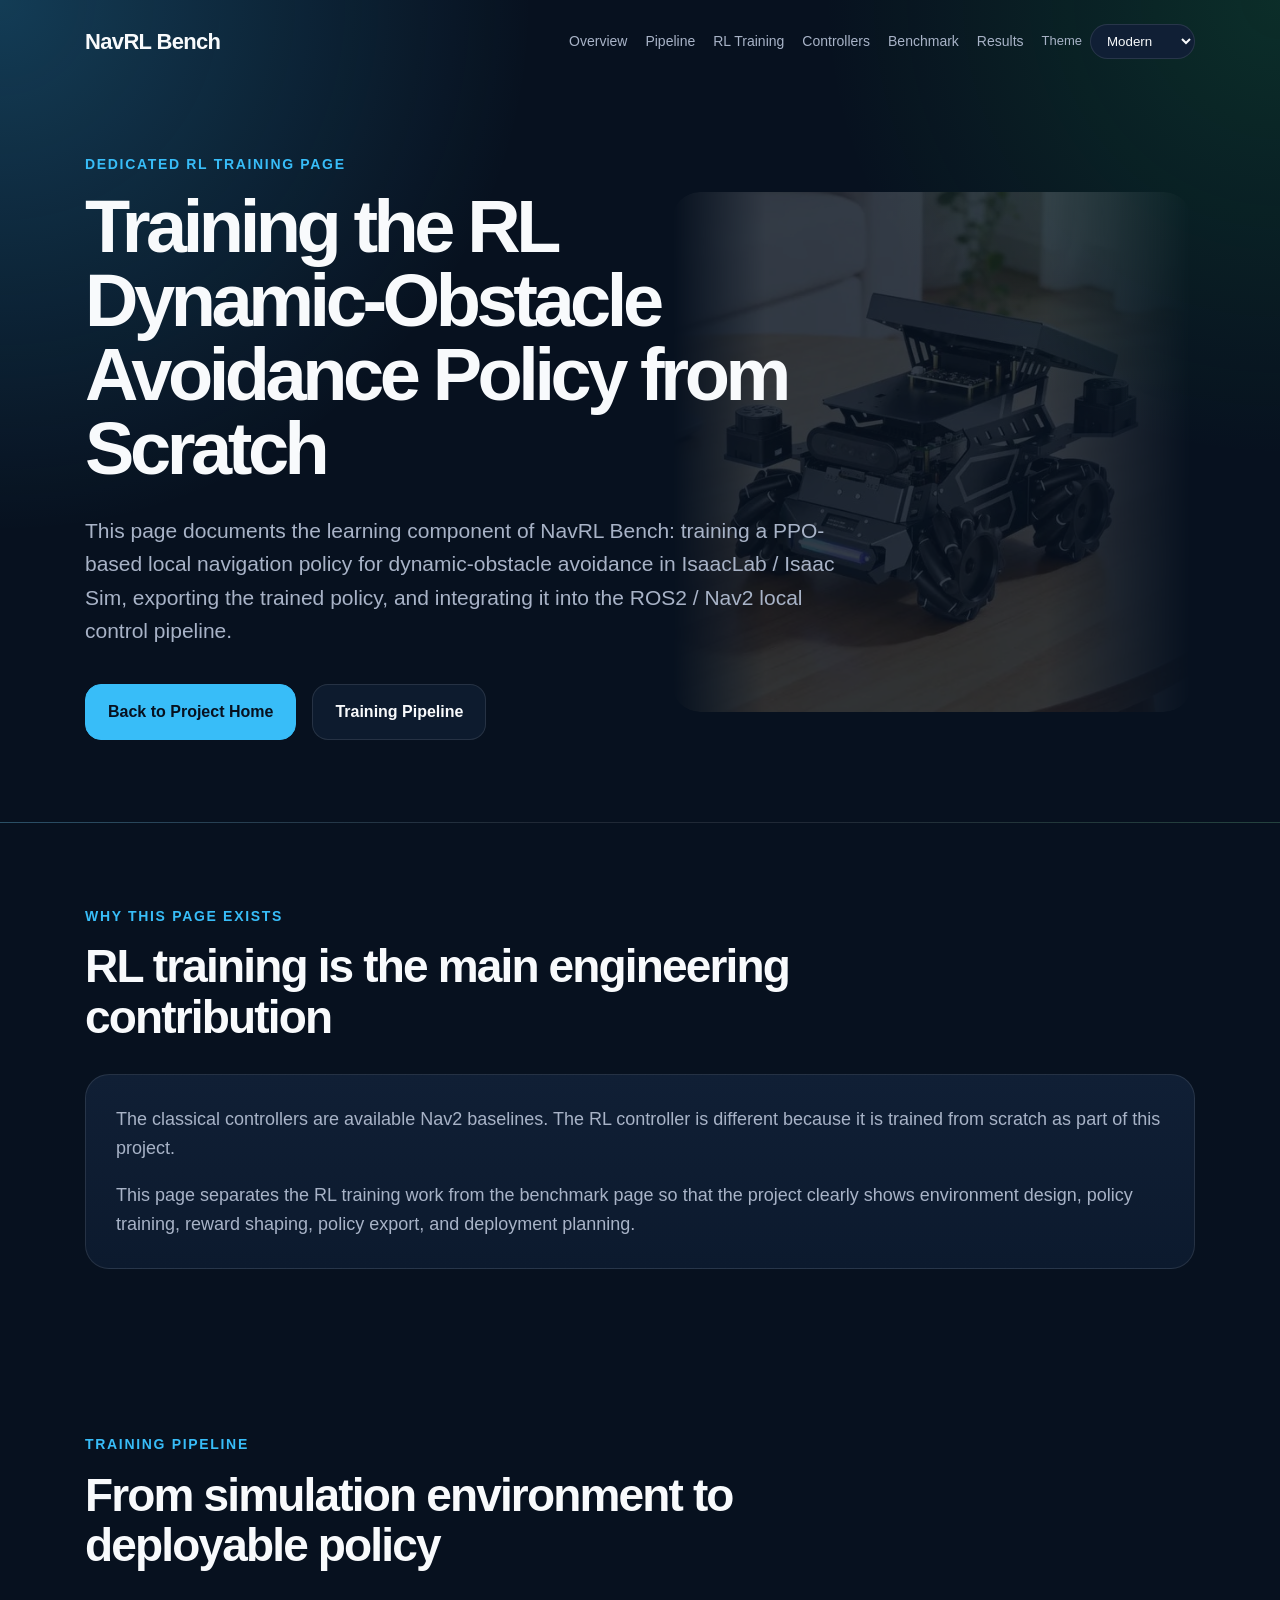
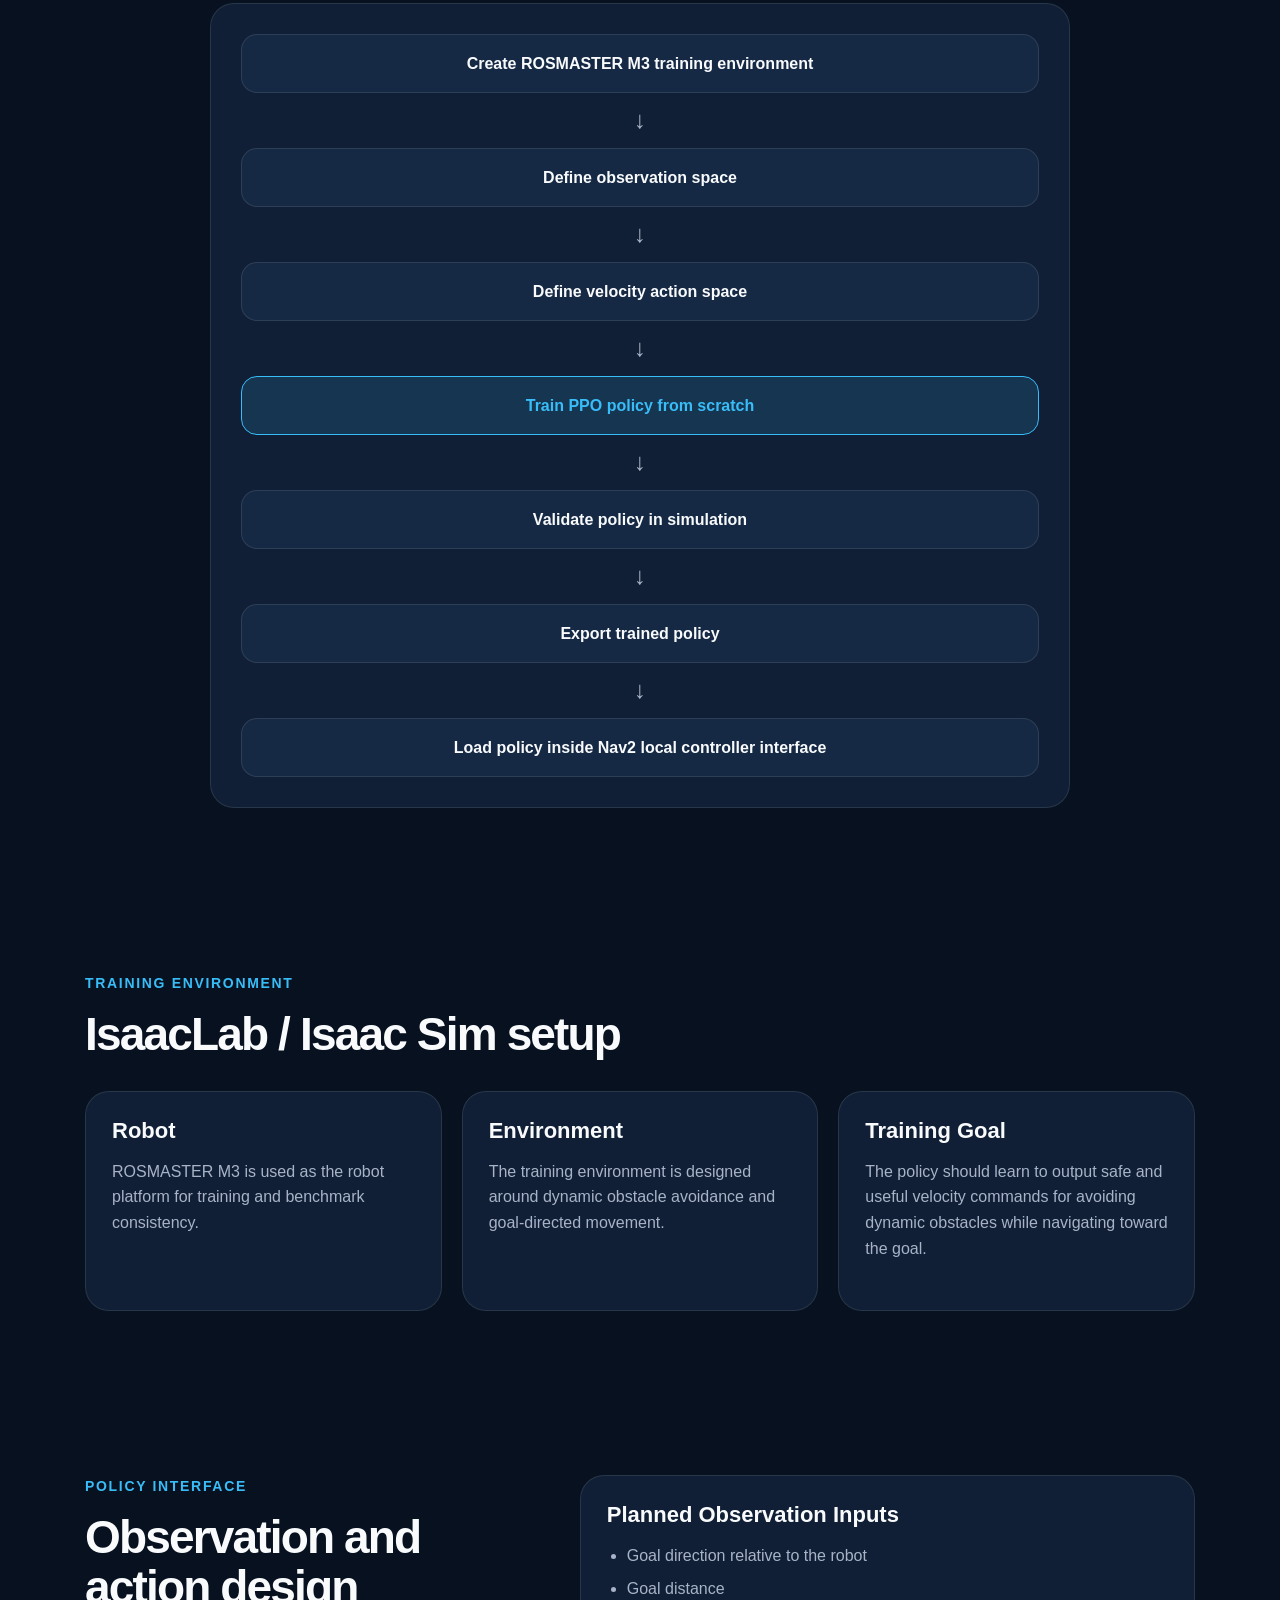
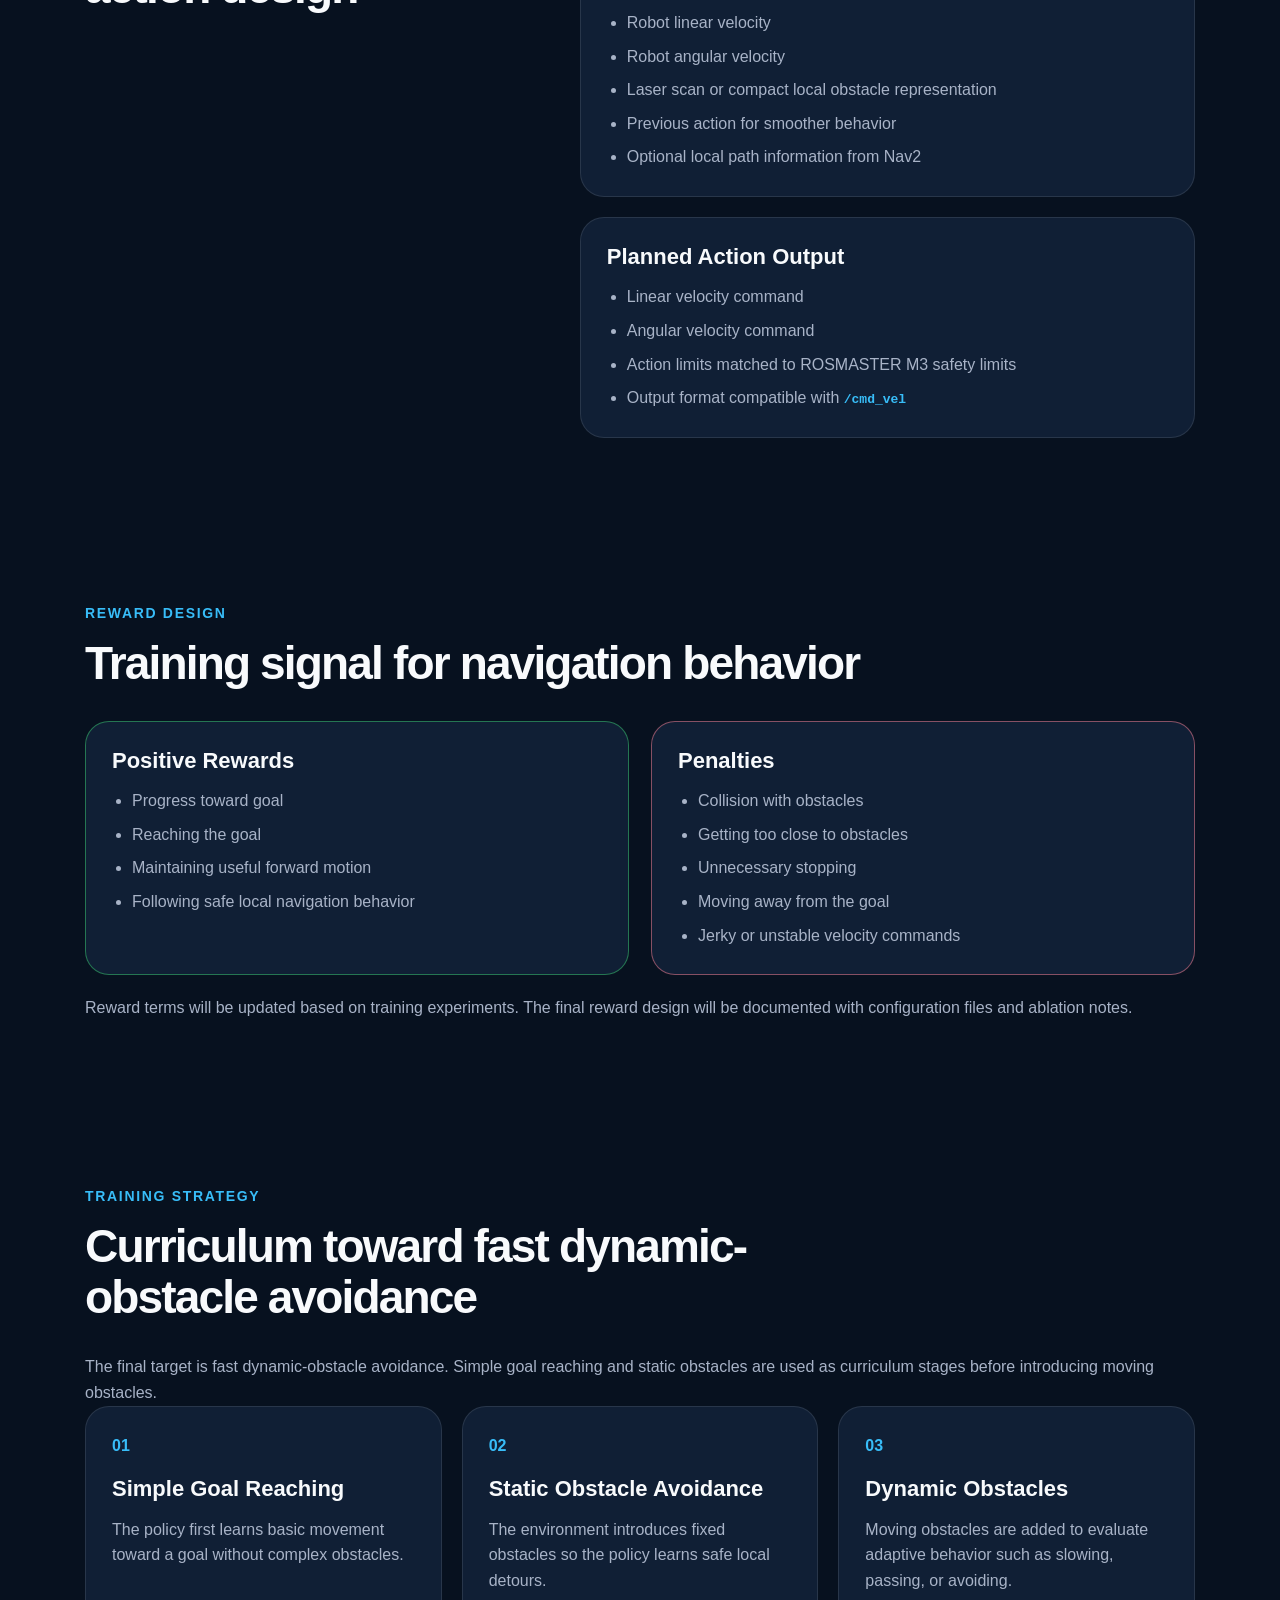
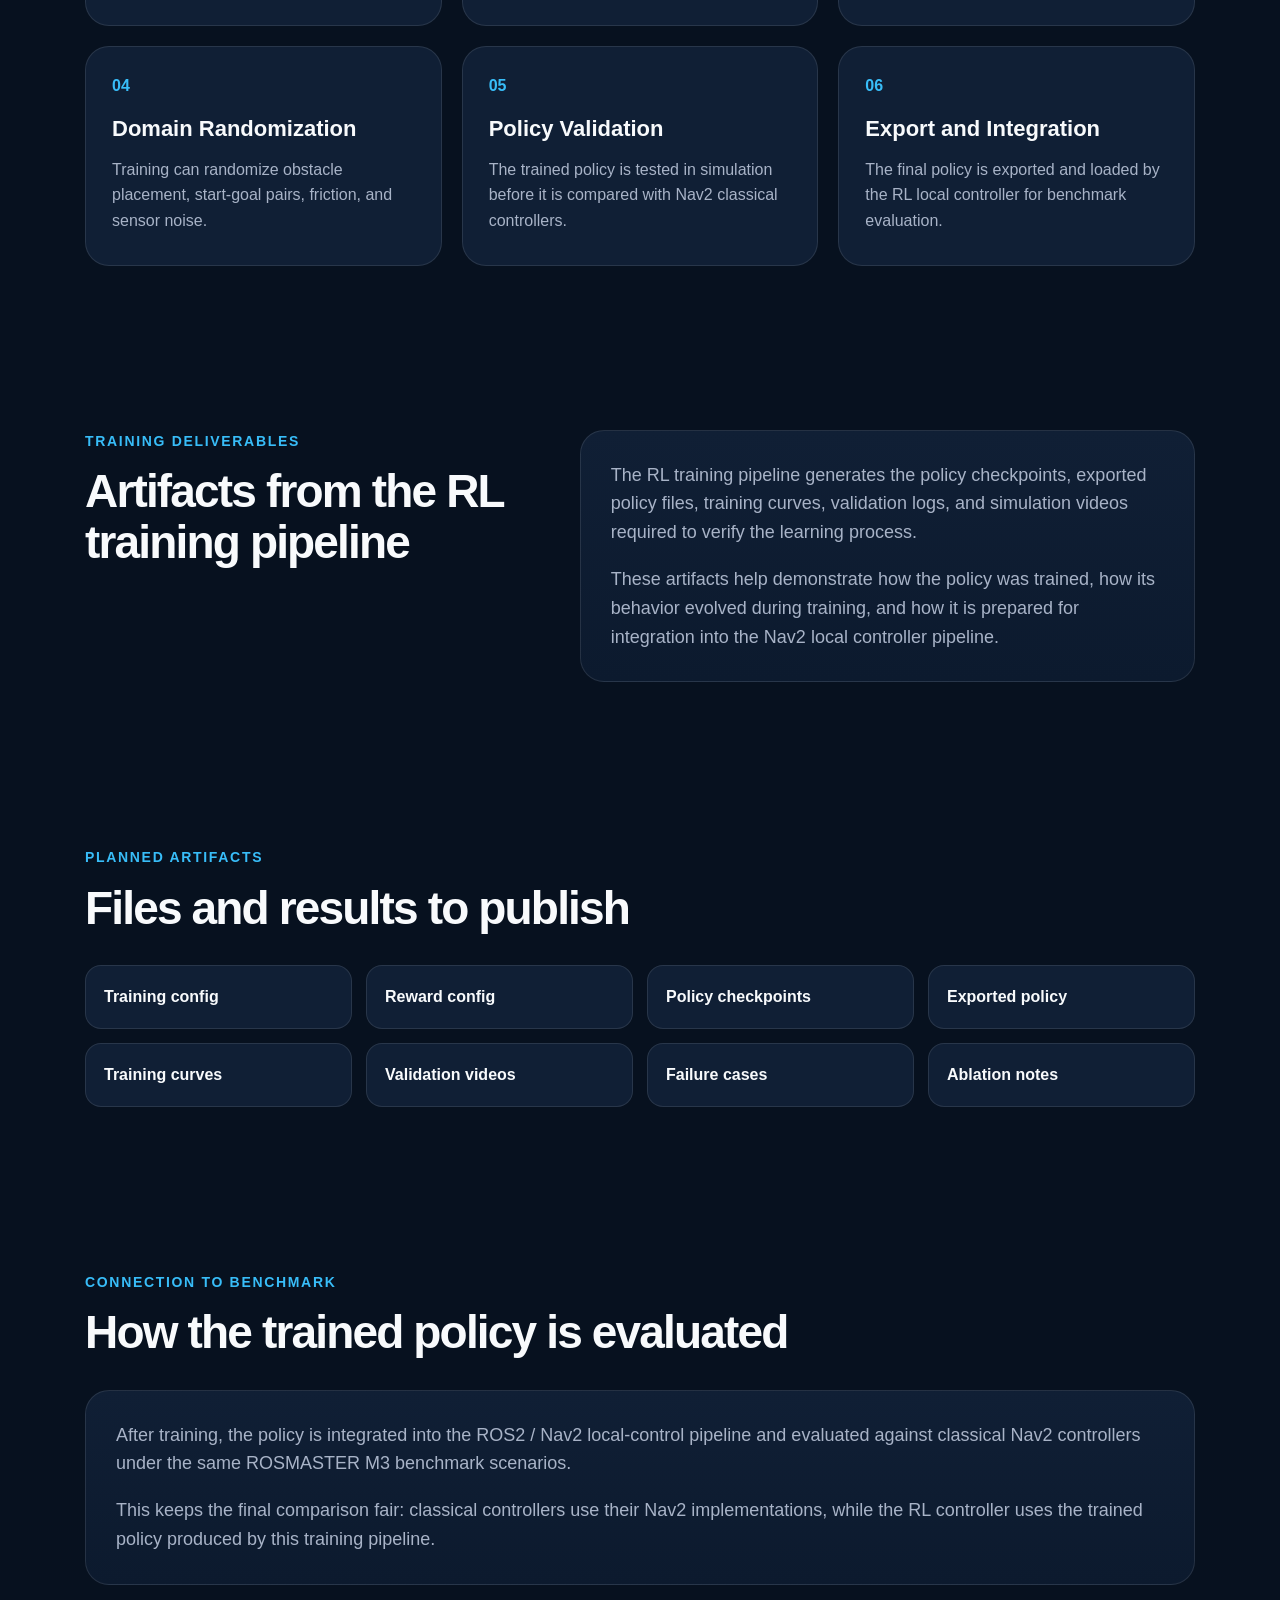
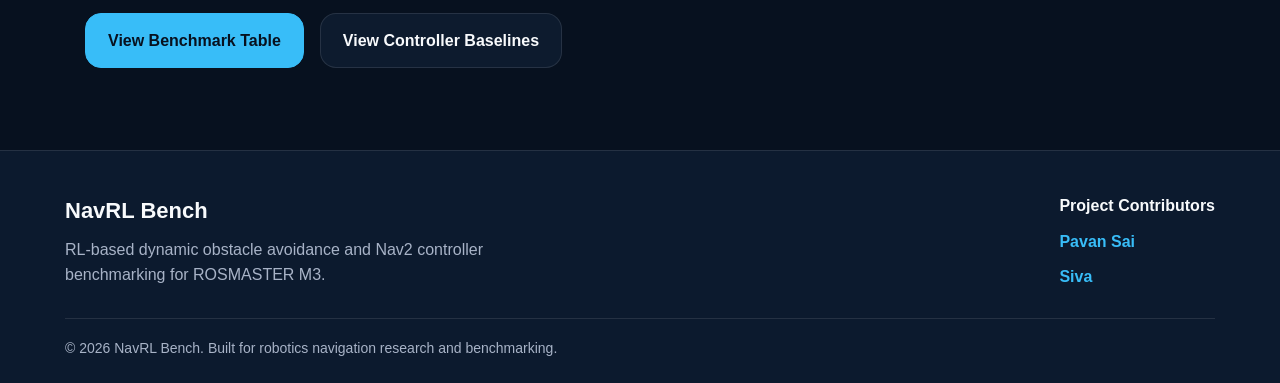
==== commit 30fc8804: "added website" ====
--- a/docs/rl-training.html
+++ b/docs/rl-training.html
@@ -4,23 +4,23 @@
   <meta charset="UTF-8" />
   <meta name="viewport" content="width=device-width, initial-scale=1.0" />
   <title>RL Training | NavRL Bench</title>
-  <meta name="description" content="Detailed RL training documentation for NavRL Bench — ScanHistoryTransformerActor, observation space, reward design, curriculum, PPO hyperparameters, and Nav2 integration." />
-  <link rel="stylesheet" href="style_draft.css" />
+  <meta name="description" content="Dedicated RL training page for NavRL Bench, covering IsaacLab training environment, PPO policy design, observations, actions, rewards, policy export, and Nav2 integration." />
+  <link rel="stylesheet" href="style.css" />
 </head>
 <body>
 
   <header class="site-header page-header">
     <nav class="navbar">
-      <a class="brand" href="index_draft.html">NavRL Bench</a>
+      <a class="brand" href="index.html">NavRL Bench</a>
 
       <div class="nav-right">
         <div class="nav-links">
-          <a href="index_draft.html#overview">Overview</a>
-          <a href="index_draft.html#pipeline">Pipeline</a>
-          <a href="rl-training_draft.html" class="active">RL Training</a>
-          <a href="index_draft.html#controllers">Controllers</a>
-          <a href="index_draft.html#benchmark">Benchmark</a>
-          <a href="index_draft.html#results">Results</a>
+          <a href="index.html#overview">Overview</a>
+          <a href="index.html#pipeline">Pipeline</a>
+          <a href="rl-training.html">RL Training</a>
+          <a href="index.html#controllers">Controllers</a>
+          <a href="index.html#benchmark">Benchmark</a>
+          <a href="index.html#results">Results</a>
         </div>
 
         <label class="theme-control" for="themeSelect">
@@ -38,18 +38,16 @@
     <section class="hero compact-hero">
       <img class="hero-robot-bg" src="assets/m3.jpeg" alt="ROSMASTER M3 robot" />
       <div class="hero-content">
-        <p class="eyebrow">Scan Transformer · PPO · IsaacLab · Curriculum · Nav2</p>
+        <p class="eyebrow">Dedicated RL Training Page</p>
         <h1>Training the RL Dynamic-Obstacle Avoidance Policy from Scratch</h1>
         <p class="hero-text">
-          This page documents the full RL training pipeline — ScanHistoryTransformerActor architecture,
-          1176-dim observation design, 20+ reward terms, adaptive obstacle curriculum,
-          domain randomization, and integration into the Nav2 local control pipeline for ROSMASTER M3.
+          This page documents the learning component of NavRL Bench: training a PPO-based local navigation policy for dynamic-obstacle avoidance
+          in IsaacLab / Isaac Sim, exporting the trained policy, and integrating it into the ROS2 / Nav2
+          local control pipeline.
         </p>
         <div class="hero-actions">
-          <a class="btn primary" href="index_draft.html">Back to Project Home</a>
-          <a class="btn secondary" href="#architecture">Actor Architecture</a>
-          <a class="btn secondary" href="#observations">Observation Space</a>
-          <a class="btn secondary" href="#rewards">Reward Design</a>
+          <a class="btn primary" href="index.html">Back to Project Home</a>
+          <a class="btn secondary" href="#training-pipeline">Training Pipeline</a>
         </div>
       </div>
     </section>
@@ -57,50 +55,24 @@
 
   <main>
 
-    <!-- WHY THIS PAGE -->
-    <section class="section">
-      <div class="section-header">
-        <p class="section-tag">Why This Page Exists</p>
+    <section class="section">
+      <div class="section-header">
+        <p class="section-tag">Why this page exists</p>
         <h2>RL training is the main engineering contribution</h2>
       </div>
 
       <div class="content-card">
         <p>
-          The classical controllers (DWB, MPPI, RPP) are existing Nav2 baselines. The RL controller is different because it is
-          designed, trained, and validated entirely as part of this project.
-        </p>
-        <p>
-          This page documents every design decision: why a transformer over lidar rays instead of a flat MLP,
-          how the observation space splits policy from privileged critic information, what each of the 20+ reward terms does,
-          how the curriculum stages obstacle difficulty before introducing sensor noise and actuator delays,
-          and how the final policy is exported and loaded into the Nav2 local controller interface.
-        </p>
-      </div>
-    </section>
-
-    <!-- KEY STATS -->
-    <section class="section" style="padding-top: 0;">
-      <div class="stats-row">
-        <div class="stat-card">
-          <div class="stat-value">1176</div>
-          <div class="stat-label">Policy Obs Dim</div>
-        </div>
-        <div class="stat-card">
-          <div class="stat-value">144</div>
-          <div class="stat-label">Lidar Rays</div>
-        </div>
-        <div class="stat-card">
-          <div class="stat-value">8</div>
-          <div class="stat-label">History Frames</div>
-        </div>
-        <div class="stat-card">
-          <div class="stat-value">20+</div>
-          <div class="stat-label">Reward Terms</div>
-        </div>
-      </div>
-    </section>
-
-    <!-- TRAINING PIPELINE -->
+          The classical controllers are available Nav2 baselines. The RL controller is different because it is
+          trained from scratch as part of this project.
+        </p>
+        <p>
+          This page separates the RL training work from the benchmark page so that the project clearly shows
+          environment design, policy training, reward shaping, policy export, and deployment planning.
+        </p>
+      </div>
+    </section>
+
     <section id="training-pipeline" class="section">
       <div class="section-header">
         <p class="section-tag">Training Pipeline</p>
@@ -108,809 +80,151 @@
       </div>
 
       <div class="pipeline-box large-pipeline">
-        <div class="pipe-step">Import ROSMASTER M3 URDF into IsaacLab (4 mecanum wheels, 0.035 m radius)</div>
-        <div class="pipe-arrow">↓</div>
-        <div class="pipe-step">Load real Nav2 path dataset — AWS warehouse map, up to 600 path points per episode</div>
-        <div class="pipe-arrow">↓</div>
-        <div class="pipe-step">Define 1176-dim policy observation and 1209-dim privileged critic observation</div>
-        <div class="pipe-arrow">↓</div>
-        <div class="pipe-step">Define 3D mecanum velocity action space [vx ≤ 0.5, vy ≤ 0.5, wz ≤ 1.5 rad/s]</div>
-        <div class="pipe-arrow">↓</div>
-        <div class="pipe-step active">Train PPO with ScanHistoryTransformerActor — parallel envs, adaptive curriculum</div>
-        <div class="pipe-arrow">↓</div>
-        <div class="pipe-step">Adaptive curriculum: obstacle difficulty then sensor / actuator domain randomization</div>
-        <div class="pipe-arrow">↓</div>
-        <div class="pipe-step">Validate policy in simulation — success rate, collision rate, path following quality</div>
-        <div class="pipe-arrow">↓</div>
-        <div class="pipe-step">Export policy checkpoint → load inside Nav2 RL local controller node</div>
-      </div>
-    </section>
-
-    <!-- ACTOR ARCHITECTURE -->
-    <section id="architecture" class="section">
-      <div class="section-header">
-        <p class="section-tag">Actor Architecture</p>
-        <h2>ScanHistoryTransformerActor</h2>
-      </div>
-
-      <div class="content-card" style="margin-bottom: 28px;">
-        <p>
-          Instead of processing each lidar snapshot independently, the actor treats each of the 144 lidar rays as a token
-          whose value is an 8-frame temporal history. This lets the transformer learn <em>ray-wise closing motion</em> —
-          detecting which specific angular sectors contain obstacles that are approaching — without ever receiving
-          explicit obstacle positions or velocities.
-        </p>
-        <p>
-          The critic, by contrast, receives ground-truth positions and velocities of the 4 nearest dynamic obstacles
-          as privileged information during training, allowing better value estimation without leaking this information
-          to the deployed policy.
-        </p>
-      </div>
-
-      <div class="arch-diagram">
-        <div class="arch-diagram-inner">
-
-          <p class="arch-label">Input split (1176-dim policy obs)</p>
-          <div class="arch-row">
-            <div class="arch-block primary">path [18]<br><small>8 waypoints + heading + CTE</small></div>
-            <div class="arch-block primary wide">scan_flat [1152]<br><small>8 frames × 144 rays, reshaped → [B, 8, 144]</small></div>
-            <div class="arch-block primary">motion [6]<br><small>vx, vy, wz + prev action</small></div>
-          </div>
-
-          <span class="arch-arrow-d">↓</span>
-
-          <p class="arch-label">Per-ray feature engineering (20 features per ray)</p>
-          <div class="arch-row">
-            <div class="arch-block wide">
-              8 normalized history values &nbsp;|&nbsp; 7 temporal deltas (frame[t−1] − frame[t]) &nbsp;|&nbsp;
-              current range &nbsp;|&nbsp; min range over 8 frames &nbsp;|&nbsp;
-              closing rate (frame[0] − frame[7]) &nbsp;|&nbsp; sin(θ), cos(θ)
-            </div>
-          </div>
-
-          <span class="arch-arrow-d">↓</span>
-
-          <p class="arch-label">Ray projection + positional embedding</p>
-          <div class="arch-row">
-            <div class="arch-block wide">Linear(20→128) → LayerNorm → GELU → Linear(128→128) &nbsp;+&nbsp; learned pos_embed [1, 144, 128]</div>
-          </div>
-
-          <span class="arch-arrow-d">↓</span>
-
-          <p class="arch-label">TransformerEncoder — 3 layers, d_model=128, nhead=4, ff_dim=256, norm_first=True</p>
-          <div class="arch-row">
-            <div class="arch-block primary wide">Ray tokens [B, 144, 128] — each token attends to all other rays</div>
-          </div>
-
-          <span class="arch-arrow-d">↓</span>
-
-          <p class="arch-label">Multi-pooling — three global summaries of the 144-ray token set</p>
-          <div class="arch-row">
-            <div class="arch-block">Attention pool [128]<br><small>learned importance weights</small></div>
-            <div class="arch-arrow-r">+</div>
-            <div class="arch-block">Min pool [128]<br><small>worst-case obstacle sectors</small></div>
-            <div class="arch-arrow-r">+</div>
-            <div class="arch-block">Mean pool [128]<br><small>global scene context</small></div>
-          </div>
-
-          <span class="arch-arrow-d">↓ (parallel)</span>
-
-          <p class="arch-label">Path and motion encoders</p>
-          <div class="arch-row">
-            <div class="arch-block">path_encoder [128]<br><small>Linear(18→128)→LN→GELU→Linear</small></div>
-            <div class="arch-arrow-r">+</div>
-            <div class="arch-block">motion_encoder [128]<br><small>Linear(6→128)→LN→GELU→Linear</small></div>
-          </div>
-
-          <span class="arch-arrow-d">↓</span>
-
-          <p class="arch-label">Fusion — concatenate all five streams → 5 × 128 = 640</p>
-          <div class="arch-row">
-            <div class="arch-block wide">[attn_pool | min_pool | mean_pool | path_feat | motion_feat] → 640</div>
-          </div>
-
-          <span class="arch-arrow-d">↓</span>
-
-          <p class="arch-label">Actor head</p>
-          <div class="arch-row">
-            <div class="arch-block wide">Linear(640→256) → LayerNorm → GELU → Linear(256→128) → LayerNorm → GELU → Linear(128→3)</div>
-          </div>
-
-          <span class="arch-arrow-d">↓</span>
-
-          <div class="arch-row">
-            <div class="arch-block accent wide">Output: [vx, vy, wz] — scaled to mecanum limits by action wrapper</div>
-          </div>
-
-        </div>
-      </div>
-
-      <div class="training-details" style="margin-top: 22px;">
-        <div class="detail-card">
-          <h3>Critic Network</h3>
-          <ul>
-            <li>Simple MLP: Linear(1209→256)→ELU→Linear(256→256)→ELU→Linear(256→128)→ELU→Linear(128→1)</li>
-            <li>Receives full 1209-dim privileged observation including dynamic obstacle states</li>
-            <li>Outputs scalar value estimate — not deployed, training-time only</li>
-          </ul>
-        </div>
-        <div class="detail-card">
-          <h3>Noise and Distribution</h3>
-          <ul>
-            <li>Scalar learnable std parameter, initialized to <code>0.3</code></li>
-            <li>Action distribution: <code>Normal(mean, std)</code></li>
-            <li>Sampling during training, deterministic <code>mean</code> at inference</li>
-            <li>Std clamped ≥ 1e-6 to prevent collapse</li>
-          </ul>
-        </div>
-      </div>
-    </section>
-
-    <!-- OBSERVATION SPACE -->
-    <section id="observations" class="section">
-      <div class="section-header">
-        <p class="section-tag">Observation Space</p>
-        <h2>Policy vs privileged critic observations</h2>
-      </div>
-
-      <div class="content-card" style="margin-bottom: 28px;">
-        <p>
-          The policy never receives raw obstacle positions or velocities — it must infer obstacle motion from lidar history alone.
-          The critic receives privileged ground-truth obstacle information during training to produce accurate value estimates,
-          without this information leaking to the deployed policy.
-        </p>
-      </div>
-
-      <p class="section-tag" style="margin-bottom: 16px;">Policy Observations — 1176 dimensions total</p>
-      <div class="table-wrap compact" style="margin-bottom: 32px;">
-        <table>
-          <thead>
-            <tr>
-              <th>Term</th>
-              <th>Dim</th>
-              <th>Description</th>
-            </tr>
-          </thead>
-          <tbody>
-            <tr>
-              <td><strong>local_path_window</strong> <span class="obs-badge policy">policy</span></td>
-              <td>16</td>
-              <td>8 future Nav2 path waypoints in robot frame (x, y per point), normalized by 4 m</td>
-            </tr>
-            <tr>
-              <td><strong>nav2_heading_error</strong> <span class="obs-badge policy">policy</span></td>
-              <td>1</td>
-              <td>Angular error between robot yaw and path tangent direction, wrapped to [−π, π] rad</td>
-            </tr>
-            <tr>
-              <td><strong>nav2_cross_track_error</strong> <span class="obs-badge policy">policy</span></td>
-              <td>1</td>
-              <td>Signed lateral distance from robot to the nearest Nav2 path point, in metres</td>
-            </tr>
-            <tr>
-              <td><strong>scan_history</strong> <span class="obs-badge policy">policy</span></td>
-              <td>1152</td>
-              <td>8-frame lidar history × 144 rays; 360° scan, 10 m range, 0.1 m step resolution. Flattened as [T, R]</td>
-            </tr>
-            <tr>
-              <td><strong>base_lin_vel</strong> <span class="obs-badge policy">policy</span></td>
-              <td>2</td>
-              <td>Robot linear velocity in world frame: (vx, vy) in m/s</td>
-            </tr>
-            <tr>
-              <td><strong>base_ang_vel</strong> <span class="obs-badge policy">policy</span></td>
-              <td>1</td>
-              <td>Robot yaw rate wz in rad/s</td>
-            </tr>
-            <tr>
-              <td><strong>previous_action</strong> <span class="obs-badge policy">policy</span></td>
-              <td>3</td>
-              <td>Last issued velocity command normalized to [−1, 1]: (vx, vy, wz)</td>
-            </tr>
-            <tr>
-              <td colspan="2"><strong>Total</strong></td>
-              <td><strong>1176</strong></td>
-            </tr>
-          </tbody>
-        </table>
-      </div>
-
-      <p class="section-tag" style="margin-bottom: 16px;">Additional Critic Observations — 33 extra dims → 1209 total</p>
-      <div class="table-wrap compact">
-        <table>
-          <thead>
-            <tr>
-              <th>Term</th>
-              <th>Dim</th>
-              <th>Description</th>
-            </tr>
-          </thead>
-          <tbody>
-            <tr>
-              <td><strong>dynamic_obstacles</strong> <span class="obs-badge critic">critic</span></td>
-              <td>24</td>
-              <td>4 nearest obstacles × 6 values each: [x, y, vx, vy, radius, active_flag] in robot frame</td>
-            </tr>
-            <tr>
-              <td><strong>path_blocked</strong> <span class="obs-badge critic">critic</span></td>
-              <td>1</td>
-              <td>Binary: 1 if any obstacle overlaps the forward path corridor</td>
-            </tr>
-            <tr>
-              <td><strong>time_to_closest_approach</strong> <span class="obs-badge critic">critic</span></td>
-              <td>4</td>
-              <td>2 obstacles × [time_to_closest_approach, distance_at_closest_approach]</td>
-            </tr>
-            <tr>
-              <td><strong>distance_to_goal</strong> <span class="obs-badge critic">critic</span></td>
-              <td>1</td>
-              <td>Euclidean distance from robot to final goal waypoint in metres</td>
-            </tr>
-            <tr>
-              <td><strong>progress_fraction</strong> <span class="obs-badge critic">critic</span></td>
-              <td>1</td>
-              <td>Fraction of Nav2 path completed so far [0, 1]</td>
-            </tr>
-            <tr>
-              <td><strong>map_collision</strong> <span class="obs-badge critic">critic</span></td>
-              <td>1</td>
-              <td>Binary: 1 if robot footprint overlaps the static occupancy map</td>
-            </tr>
-            <tr>
-              <td><strong>dynamic_collision</strong> <span class="obs-badge critic">critic</span></td>
-              <td>1</td>
-              <td>Binary: 1 if robot is in contact with any dynamic obstacle</td>
-            </tr>
-            <tr>
-              <td colspan="2"><strong>Critic Total</strong></td>
-              <td><strong>1209</strong></td>
-            </tr>
-          </tbody>
-        </table>
-      </div>
-    </section>
-
-    <!-- ACTION SPACE -->
-    <section id="actions" class="section">
-      <div class="section-header">
-        <p class="section-tag">Action Space</p>
-        <h2>3D mecanum velocity command</h2>
-      </div>
-
-      <div class="two-column">
-        <div>
-          <div class="content-card">
-            <p>
-              The policy outputs a 3D velocity command that maps directly to ROSMASTER M3's mecanum wheel configuration.
-              Lateral velocity (vy) enables the robot to strafe sideways — a capability absent in differential-drive robots
-              that the RL policy can learn to exploit for more elegant obstacle avoidance without rotating in place.
-            </p>
-            <p>
-              Actions are clipped to [−1, 1] by the actor head, then scaled by the per-axis limits below.
-              A rate limiter enforces smooth acceleration by clamping the change per step.
-              A static map action shield can override the command if it would drive into a known wall.
-            </p>
-          </div>
-        </div>
-
-        <div class="training-details single-column">
-          <div class="detail-card">
-            <h3>Velocity Limits</h3>
-            <ul>
-              <li>Forward: <code>vx ∈ [−0.5, +0.5] m/s</code></li>
-              <li>Lateral: <code>vy ∈ [−0.5, +0.5] m/s</code></li>
-              <li>Yaw: <code>wz ∈ [−1.5, +1.5] rad/s</code></li>
-            </ul>
-          </div>
-          <div class="detail-card">
-            <h3>Rate Limits (per RL step, 33 ms)</h3>
-            <ul>
-              <li>Δvx: <code>± 0.025 m/s</code></li>
-              <li>Δvy: <code>± 0.025 m/s</code></li>
-              <li>Δwz: <code>± 0.08 rad/s</code></li>
-            </ul>
-          </div>
-          <div class="detail-card">
-            <h3>Action Processing Pipeline</h3>
-            <ul>
-              <li>Clip to [−1, 1] → scale by limits</li>
-              <li>Apply action delay buffer (domain randomization)</li>
-              <li>Apply motor strength scaling (domain randomization)</li>
-              <li>Apply rate limiter (smooth acceleration)</li>
-              <li>Apply static map shield (block wall-collision commands)</li>
-              <li>Convert to wheel velocities via mecanum kinematics</li>
-            </ul>
-          </div>
-        </div>
-      </div>
-    </section>
-
-    <!-- REWARD FUNCTION -->
-    <section id="rewards" class="section">
-      <div class="section-header">
-        <p class="section-tag">Reward Design</p>
-        <h2>20+ terms covering path following, obstacle avoidance, and behavior shaping</h2>
-      </div>
-
-      <div class="content-card" style="margin-bottom: 28px;">
-        <p>
-          The reward function balances path-following, obstacle avoidance, goal reaching, and action regularity.
-          Dynamic obstacle rewards use only information available to the critic (obstacle states) to shape the value function,
-          while the policy learns avoidance from the scan history alone.
-          Behavioral shaping terms prevent degenerate strategies such as spinning in place or waiting indefinitely.
-        </p>
-      </div>
-
-      <!-- Path Following -->
-      <p class="section-tag" style="margin-bottom: 16px;">Path Following</p>
-      <div class="table-wrap compact" style="margin-bottom: 28px;">
-        <table>
-          <thead><tr><th>Reward Term</th><th>Weight</th><th>Description</th></tr></thead>
-          <tbody>
-            <tr>
-              <td><strong>progress</strong></td>
-              <td><span class="w-pos">+35.0</span></td>
-              <td>Increase in cumulative arc-length progress along Nav2 path per step, clamped to [−0.05, +0.05] m</td>
-            </tr>
-            <tr>
-              <td><strong>goal_approach</strong></td>
-              <td><span class="w-pos">+5.0</span></td>
-              <td>Decrease in Euclidean distance to the final goal waypoint per step, clamped to [−0.08, +0.08] m</td>
-            </tr>
-            <tr>
-              <td><strong>cross_track</strong></td>
-              <td><span class="w-neg">−4.0</span></td>
-              <td>Penalty proportional to cross-track error (lateral distance from path), clamped to [0, 1.0] m</td>
-            </tr>
-            <tr>
-              <td><strong>path_rejoin</strong></td>
-              <td><span class="w-pos">+15.0</span></td>
-              <td>Reward for reducing cross-track error when CTE &gt; 0.2 m — encourages returning to path after bypass</td>
-            </tr>
-            <tr>
-              <td><strong>heading_alignment</strong></td>
-              <td><span class="w-pos">+8.0</span></td>
-              <td>cos(path_tangent_heading − robot_yaw) evaluated 4 steps ahead on the path lookahead</td>
-            </tr>
-            <tr>
-              <td><strong>path_velocity</strong></td>
-              <td><span class="w-pos">+6.0</span></td>
-              <td>Robot velocity projected onto path tangent direction, normalized by max_vx</td>
-            </tr>
-          </tbody>
-        </table>
-      </div>
-
-      <!-- Dynamic Obstacle Avoidance -->
-      <p class="section-tag" style="margin-bottom: 16px;">Dynamic Obstacle Avoidance</p>
-      <div class="table-wrap compact" style="margin-bottom: 28px;">
-        <table>
-          <thead><tr><th>Reward Term</th><th>Weight</th><th>Description</th></tr></thead>
-          <tbody>
-            <tr>
-              <td><strong>dynamic_collision</strong></td>
-              <td><span class="w-neg">−100.0</span></td>
-              <td>Direct contact with any dynamic obstacle — also terminates the episode</td>
-            </tr>
-            <tr>
-              <td><strong>dynamic_clearance</strong></td>
-              <td><span class="w-neg">−20.0</span></td>
-              <td>Obstacle closer than robot_radius + 0.25 m safety margin — per obstacle per step</td>
-            </tr>
-            <tr>
-              <td><strong>dynamic_ttc</strong></td>
-              <td><span class="w-neg">−15.0</span></td>
-              <td>Time-to-collision below safety threshold within 3 s prediction horizon — urgency signal</td>
-            </tr>
-            <tr>
-              <td><strong>dynamic_yield_no_side_space</strong></td>
-              <td><span class="w-pos">+8.0</span></td>
-              <td>Reward slowing down when obstacle blocks forward path and side corridors are also blocked (2 m lookahead, 0.55 m corridor width)</td>
-            </tr>
-            <tr>
-              <td><strong>wall_aware_dynamic_bypass</strong></td>
-              <td><span class="w-pos">+20.0</span></td>
-              <td>Reward lateral motion away from obstacle — only active when wall clearance exists on the bypass side</td>
-            </tr>
-            <tr>
-              <td><strong>dynamic_forward_blocked</strong></td>
-              <td><span class="w-neg">−12.0</span></td>
-              <td>Penalty for commanding forward velocity into a blocked forward corridor</td>
-            </tr>
-            <tr>
-              <td><strong>dynamic_bad_lateral</strong></td>
-              <td><span class="w-neg">−8.0</span></td>
-              <td>Penalty for strafing toward a wall side that has insufficient clearance</td>
-            </tr>
-          </tbody>
-        </table>
-      </div>
-
-      <!-- Static Map Avoidance -->
-      <p class="section-tag" style="margin-bottom: 16px;">Static Map Avoidance</p>
-      <div class="table-wrap compact" style="margin-bottom: 28px;">
-        <table>
-          <thead><tr><th>Reward Term</th><th>Weight</th><th>Description</th></tr></thead>
-          <tbody>
-            <tr>
-              <td><strong>map_collision</strong></td>
-              <td><span class="w-neg">−150.0</span></td>
-              <td>Robot footprint overlaps occupancy map — terminates episode; heaviest penalty</td>
-            </tr>
-            <tr>
-              <td><strong>static_velocity_clearance</strong></td>
-              <td><span class="w-neg">−15.0</span></td>
-              <td>Moving toward static obstacles within 0.3 m in a ±45° forward sector — proactive wall avoidance</td>
-            </tr>
-          </tbody>
-        </table>
-      </div>
-
-      <!-- Goal Reaching -->
-      <p class="section-tag" style="margin-bottom: 16px;">Goal Reaching</p>
-      <div class="table-wrap compact" style="margin-bottom: 28px;">
-        <table>
-          <thead><tr><th>Reward Term</th><th>Weight</th><th>Description</th></tr></thead>
-          <tbody>
-            <tr>
-              <td><strong>final_goal</strong></td>
-              <td><span class="w-pos">+120.0</span></td>
-              <td>Sparse bonus for reaching within 0.3 m of the final goal waypoint — also terminates episode successfully</td>
-            </tr>
-          </tbody>
-        </table>
-      </div>
-
-      <!-- Action Regularization -->
-      <p class="section-tag" style="margin-bottom: 16px;">Action Regularization &amp; Behavior Shaping</p>
-      <div class="table-wrap compact">
-        <table>
-          <thead><tr><th>Reward Term</th><th>Weight</th><th>Description</th></tr></thead>
-          <tbody>
-            <tr>
-              <td><strong>action_smoothness</strong></td>
-              <td><span class="w-neg">−0.06</span></td>
-              <td>L2 norm of action change per step — discourages jerky velocity commands</td>
-            </tr>
-            <tr>
-              <td><strong>yaw_rate</strong></td>
-              <td><span class="w-neg">−0.05</span></td>
-              <td>Absolute yaw rate |wz| per step — discourages spinning in place</td>
-            </tr>
-            <tr>
-              <td><strong>lateral_oscillation</strong></td>
-              <td><span class="w-neg">−0.35</span></td>
-              <td>Penalty for sign flip in lateral velocity vy between consecutive steps — discourages side-to-side oscillation</td>
-            </tr>
-            <tr>
-              <td><strong>time</strong></td>
-              <td><span class="w-neg">−0.06</span></td>
-              <td>Per-step time penalty — encourages goal-reaching over prolonged wandering</td>
-            </tr>
-            <tr>
-              <td><strong>no_wait</strong></td>
-              <td><span class="w-neg">−2.0</span></td>
-              <td>Penalty for near-zero speed (|v| &lt; 0.1 m/s) when path is not blocked — prevents waiting as a strategy</td>
-            </tr>
-            <tr>
-              <td><strong>start_speed</strong></td>
-              <td><span class="w-neg">−8.0</span></td>
-              <td>Penalty for slow speed during the first 1.5 s of each episode — prevents hesitation at episode start</td>
-            </tr>
-          </tbody>
-        </table>
-      </div>
-    </section>
-
-    <!-- CURRICULUM -->
-    <section id="curriculum" class="section">
-      <div class="section-header">
-        <p class="section-tag">Curriculum Design</p>
-        <h2>Obstacles mastered before domain randomization</h2>
-      </div>
-
-      <div class="content-card" style="margin-bottom: 28px;">
-        <p>
-          The curriculum follows an <strong>obstacles_first</strong> strategy: the policy must first learn to handle increasingly
-          difficult obstacle configurations before sensor noise and actuator imperfections are introduced.
-          Promotion and demotion thresholds are evaluated continuously over a rolling 100,000-step performance window,
-          ensuring stable progression without premature advancement.
-        </p>
-      </div>
-
-      <div class="curriculum-grid">
-
-        <div class="curriculum-track">
-          <h4>Track 1 — Obstacle Difficulty</h4>
-          <div class="curriculum-step">
-            <span class="step-num">L0</span>
-            <div class="step-body"><strong>Open field</strong>No obstacles — pure goal-reaching and path-following behavior</div>
-          </div>
-          <div class="curriculum-step">
-            <span class="step-num">L1</span>
-            <div class="step-body"><strong>Tiny stationary (center)</strong>Small obstacle (r 0.08–0.11 m) placed on the path</div>
-          </div>
-          <div class="curriculum-step">
-            <span class="step-num">L2</span>
-            <div class="step-body"><strong>Tiny stationary (side)</strong>Same small obstacle offset ±0.05–0.20 m laterally</div>
-          </div>
-          <div class="curriculum-step">
-            <span class="step-num">L3</span>
-            <div class="step-body"><strong>Small stationary (center)</strong>r 0.10–0.14 m, on-path placement</div>
-          </div>
-          <div class="curriculum-step">
-            <span class="step-num">L4</span>
-            <div class="step-body"><strong>Small stationary (side)</strong>r 0.10–0.14 m, lateral offset</div>
-          </div>
-          <div class="curriculum-step">
-            <span class="step-num">L5</span>
-            <div class="step-body"><strong>Medium stationary</strong>r 0.14–0.18 m — fills more of the corridor</div>
-          </div>
-          <div class="curriculum-step">
-            <span class="step-num">L6</span>
-            <div class="step-body"><strong>Slow crossing obstacle</strong>r 0.10–0.15 m, speed 0.04–0.10 m/s, moving perpendicular to path</div>
-          </div>
-        </div>
-
-        <div class="curriculum-track">
-          <h4>Track 2 — Domain Randomization</h4>
-          <div class="curriculum-step">
-            <span class="step-num">DR0</span>
-            <div class="step-body"><strong>Lidar ray degradation</strong>Reduce active ray count — simulates sparse sensor</div>
-          </div>
-          <div class="curriculum-step">
-            <span class="step-num">DR1</span>
-            <div class="step-body"><strong>Scan noise</strong>Gaussian range noise added to each ray measurement</div>
-          </div>
-          <div class="curriculum-step">
-            <span class="step-num">DR2</span>
-            <div class="step-body"><strong>Scan dropout</strong>Random ray masking — simulates sensor blind spots</div>
-          </div>
-          <div class="curriculum-step">
-            <span class="step-num">DR3</span>
-            <div class="step-body"><strong>Action delay</strong>Commands buffered by 1–3 steps to simulate motor latency</div>
-          </div>
-          <div class="curriculum-step">
-            <span class="step-num">DR4</span>
-            <div class="step-body"><strong>Motor strength</strong>Per-wheel power scaling — simulates uneven drive</div>
-          </div>
-          <div class="curriculum-step">
-            <span class="step-num">DR5–9</span>
-            <div class="step-body"><strong>Mass, CoM, wheel radius, wheel slip, combined</strong>Physical parameter randomization for broad sim-to-real coverage</div>
-          </div>
-        </div>
-
-      </div>
-
-      <div class="table-wrap compact" style="margin-top: 28px;">
-        <table>
-          <thead>
-            <tr>
-              <th>Metric</th>
-              <th>Promote Level</th>
-              <th>Demote Level</th>
-              <th>Window</th>
-            </tr>
-          </thead>
-          <tbody>
-            <tr>
-              <td>Success Rate</td>
-              <td class="promote">&gt; 70 %</td>
-              <td class="demote">&lt; 10 %</td>
-              <td class="dim">100 000 steps</td>
-            </tr>
-            <tr>
-              <td>Map Collision Rate</td>
-              <td class="promote">&lt; 20 %</td>
-              <td class="demote">&gt; 50 %</td>
-              <td class="dim">100 000 steps</td>
-            </tr>
-            <tr>
-              <td>Dynamic Collision Rate</td>
-              <td class="promote">&lt; 20 %</td>
-              <td class="demote">&gt; 50 %</td>
-              <td class="dim">100 000 steps</td>
-            </tr>
-            <tr>
-              <td>Timeout Rate</td>
-              <td class="promote">&lt; 15 %</td>
-              <td class="demote">&gt; 50 %</td>
-              <td class="dim">100 000 steps</td>
-            </tr>
-          </tbody>
-        </table>
-      </div>
-    </section>
-
-    <!-- TRAINING ENVIRONMENT -->
-    <section id="environment" class="section">
+        <div class="pipe-step">Create ROSMASTER M3 training environment</div>
+        <div class="pipe-arrow">↓</div>
+        <div class="pipe-step">Define observation space</div>
+        <div class="pipe-arrow">↓</div>
+        <div class="pipe-step">Define velocity action space</div>
+        <div class="pipe-arrow">↓</div>
+        <div class="pipe-step active">Train PPO policy from scratch</div>
+        <div class="pipe-arrow">↓</div>
+        <div class="pipe-step">Validate policy in simulation</div>
+        <div class="pipe-arrow">↓</div>
+        <div class="pipe-step">Export trained policy</div>
+        <div class="pipe-arrow">↓</div>
+        <div class="pipe-step">Load policy inside Nav2 local controller interface</div>
+      </div>
+    </section>
+
+    <section class="section">
       <div class="section-header">
         <p class="section-tag">Training Environment</p>
         <h2>IsaacLab / Isaac Sim setup</h2>
       </div>
 
       <div class="grid three">
-        <article class="info-card">
-          <h3>Simulation</h3>
-          <p>IsaacLab / Isaac Sim with PhysX TGS solver. Multiple parallel environments for efficient rollout collection. Physics at 120 Hz, RL step every 4 physics steps (33 ms effective control rate).</p>
+        <article class="info-card"><h3>Robot</h3><p>ROSMASTER M3 is used as the robot platform for training and benchmark consistency.</p></article>
+        <article class="info-card"><h3>Environment</h3><p>The training environment is designed around dynamic obstacle avoidance and goal-directed movement.</p></article>
+        <article class="info-card"><h3>Training Goal</h3><p>The policy should learn to output safe and useful velocity commands for avoiding dynamic obstacles while navigating toward the goal.</p></article>
+      </div>
+    </section>
+
+    <section class="section two-column">
+      <div>
+        <p class="section-tag">Policy Interface</p>
+        <h2>Observation and action design</h2>
+      </div>
+
+      <div class="training-details single-column">
+        <div class="detail-card">
+          <h3>Planned Observation Inputs</h3>
+          <ul>
+            <li>Goal direction relative to the robot</li>
+            <li>Goal distance</li>
+            <li>Robot linear velocity</li>
+            <li>Robot angular velocity</li>
+            <li>Laser scan or compact local obstacle representation</li>
+            <li>Previous action for smoother behavior</li>
+            <li>Optional local path information from Nav2</li>
+          </ul>
+        </div>
+
+        <div class="detail-card">
+          <h3>Planned Action Output</h3>
+          <ul>
+            <li>Linear velocity command</li>
+            <li>Angular velocity command</li>
+            <li>Action limits matched to ROSMASTER M3 safety limits</li>
+            <li>Output format compatible with <code>/cmd_vel</code></li>
+          </ul>
+        </div>
+      </div>
+    </section>
+
+    <section class="section">
+      <div class="section-header">
+        <p class="section-tag">Reward Design</p>
+        <h2>Training signal for navigation behavior</h2>
+      </div>
+
+      <div class="reward-grid">
+        <article class="reward-card positive">
+          <h3>Positive Rewards</h3>
+          <ul>
+            <li>Progress toward goal</li>
+            <li>Reaching the goal</li>
+            <li>Maintaining useful forward motion</li>
+            <li>Following safe local navigation behavior</li>
+          </ul>
         </article>
-        <article class="info-card">
-          <h3>Navigation Data</h3>
-          <p>Real Nav2 path data from ROSMASTER M3 navigation runs in an AWS warehouse map. Up to 600 path points per episode, randomly sampled each reset. Static occupancy map used for action shielding and reward computation.</p>
+
+        <article class="reward-card negative">
+          <h3>Penalties</h3>
+          <ul>
+            <li>Collision with obstacles</li>
+            <li>Getting too close to obstacles</li>
+            <li>Unnecessary stopping</li>
+            <li>Moving away from the goal</li>
+            <li>Jerky or unstable velocity commands</li>
+          </ul>
         </article>
-        <article class="info-card">
-          <h3>Robot Model</h3>
-          <p>ROSMASTER M3 with 4 mecanum wheels (0.035 m radius, wheelbase 0.0795 m × 0.0978 m). Root velocity applied directly during training; converted to wheel velocities for deployment.</p>
-        </article>
-      </div>
-
-      <div class="training-details" style="margin-top: 22px;">
-        <div class="detail-card">
-          <h3>Episode Configuration</h3>
-          <ul>
-            <li>Fixed time limit; terminated early on success, collision, or stuck detection</li>
-            <li>Start: robot placed at path start with small yaw noise</li>
-            <li>Goal: final Nav2 path waypoint, success threshold 0.3 m</li>
-            <li>Stuck detection: near-zero speed for an extended period terminates episode</li>
-          </ul>
-        </div>
-        <div class="detail-card">
-          <h3>Lidar Sensor</h3>
-          <ul>
-            <li>360° scan, 144 rays uniformly spaced (2.5° resolution)</li>
-            <li>Max range: 10 m; step resolution: 0.1 m</li>
-            <li>8-frame rolling history maintained per environment</li>
-            <li>Normalized to [0, 1] before feeding the actor; clamped at 4 m</li>
-          </ul>
-        </div>
-      </div>
-    </section>
-
-    <!-- PPO HYPERPARAMETERS -->
-    <section id="ppo" class="section">
-      <div class="section-header">
-        <p class="section-tag">Training Algorithm</p>
-        <h2>PPO configuration (RSL-RL)</h2>
-      </div>
-
-      <div class="two-column">
-        <div class="table-wrap compact">
-          <table>
-            <thead><tr><th>Parameter</th><th>Value</th></tr></thead>
-            <tbody>
-              <tr><td>Algorithm</td><td>PPO (RSL-RL)</td></tr>
-              <tr><td>LR schedule</td><td>Adaptive (KL-based)</td></tr>
-              <tr><td>Target KL</td><td>0.01</td></tr>
-              <tr><td>Clip parameter ε</td><td>0.2</td></tr>
-              <tr><td>Value loss coefficient</td><td>1.0</td></tr>
-              <tr><td>Entropy coefficient</td><td>0.00</td></tr>
-              <tr><td>Discount factor γ</td><td>0.99</td></tr>
-              <tr><td>GAE λ</td><td>0.95</td></tr>
-              <tr><td>Max gradient norm</td><td>1.0</td></tr>
-              <tr><td>Clipped value loss</td><td>Yes</td></tr>
-            </tbody>
-          </table>
-        </div>
-
-        <div class="training-details single-column">
-          <div class="detail-card">
-            <h3>Rollout Structure</h3>
-            <ul>
-              <li>N rollout steps per env per update, split into mini-batches</li>
-              <li>Multiple learning epochs per collected rollout (PPO reuse)</li>
-              <li>KL-adaptive learning rate — slows down when policy changes too fast</li>
-            </ul>
-          </div>
-          <div class="detail-card">
-            <h3>Experiment</h3>
-            <ul>
-              <li>Run name: <code>m3_obstacle_avoidance</code></li>
-              <li>Framework: RSL-RL with IsaacLab runner integration</li>
-              <li>Logs: TensorBoard — reward curves, curriculum level, collision rates</li>
-            </ul>
-          </div>
-        </div>
-      </div>
-    </section>
-
-    <!-- TERMINATION CONDITIONS -->
-    <section id="terminations" class="section">
-      <div class="section-header">
-        <p class="section-tag">Termination Conditions</p>
-        <h2>When episodes end</h2>
-      </div>
-
-      <div class="table-wrap compact">
-        <table>
-          <thead><tr><th>Condition</th><th>Threshold</th><th>Outcome</th></tr></thead>
-          <tbody>
-            <tr>
-              <td><strong>Goal reached</strong></td>
-              <td>Distance to goal &lt; 0.3 m</td>
-              <td style="color: var(--accent); font-weight: 700;">Success — large sparse bonus applied</td>
-            </tr>
-            <tr>
-              <td><strong>Timeout</strong></td>
-              <td>Episode length &gt; 30 s (900 steps)</td>
-              <td style="color: var(--muted);">Failure — no bonus</td>
-            </tr>
-            <tr>
-              <td><strong>Map collision</strong></td>
-              <td>Robot footprint in static occupancy map</td>
-              <td style="color: var(--danger); font-weight: 700;">Failure — −150 penalty applied</td>
-            </tr>
-            <tr>
-              <td><strong>Dynamic collision</strong></td>
-              <td>Robot within contact distance of any obstacle</td>
-              <td style="color: var(--danger); font-weight: 700;">Failure — −100 penalty applied</td>
-            </tr>
-            <tr>
-              <td><strong>Stuck</strong></td>
-              <td>Speed &lt; 0.02 m/s for more than 2.0 s continuously (except near goal)</td>
-              <td style="color: var(--muted);">Failure — prevents indefinite stopping as a strategy</td>
-            </tr>
-          </tbody>
-        </table>
-      </div>
-    </section>
-
-    <!-- DOMAIN RANDOMIZATION -->
-    <section id="domain-randomization" class="section">
-      <div class="section-header">
-        <p class="section-tag">Domain Randomization</p>
-        <h2>Sim-to-real transfer preparation</h2>
-      </div>
+      </div>
+
+      <p class="note">
+        Reward terms will be updated based on training experiments. The final reward design will be documented with configuration files and ablation notes.
+      </p>
+    </section>
+
+    <section class="section">
+      <div class="section-header">
+        <p class="section-tag">Training Strategy</p>
+        <h2>Curriculum toward fast dynamic-obstacle avoidance</h2>
+      </div>
+
+      <p class="note">The final target is fast dynamic-obstacle avoidance. Simple goal reaching and static obstacles are used as curriculum stages before introducing moving obstacles.</p>
 
       <div class="grid three">
-        <article class="info-card">
-          <h3>Sensor Noise</h3>
-          <p>Lidar ray count degradation, Gaussian range noise, random ray dropout (simulating sensor blind spots and interference in real warehouse environments).</p>
-        </article>
-        <article class="info-card">
-          <h3>Actuator Imperfections</h3>
-          <p>Action delay (1–3 step command buffer), per-wheel motor strength scaling (uneven drive), left/right wheel slip coupling (friction loss on one side).</p>
-        </article>
-        <article class="info-card">
-          <h3>Physical Parameters</h3>
-          <p>Robot mass variations, center-of-mass shifts, wheel radius mismatch between left and right sides — covering manufacturing tolerances of the real ROSMASTER M3.</p>
-        </article>
-      </div>
-
-      <p class="note">Domain randomization is applied after the policy reaches competence at each obstacle curriculum level, ensuring the policy first learns stable navigation before adapting to physical perturbations.</p>
-    </section>
-
-    <!-- TRAINING DELIVERABLES -->
-    <section class="section">
-      <div class="section-header">
+        <article class="scenario-card"><span>01</span><h3>Simple Goal Reaching</h3><p>The policy first learns basic movement toward a goal without complex obstacles.</p></article>
+        <article class="scenario-card"><span>02</span><h3>Static Obstacle Avoidance</h3><p>The environment introduces fixed obstacles so the policy learns safe local detours.</p></article>
+        <article class="scenario-card"><span>03</span><h3>Dynamic Obstacles</h3><p>Moving obstacles are added to evaluate adaptive behavior such as slowing, passing, or avoiding.</p></article>
+        <article class="scenario-card"><span>04</span><h3>Domain Randomization</h3><p>Training can randomize obstacle placement, start-goal pairs, friction, and sensor noise.</p></article>
+        <article class="scenario-card"><span>05</span><h3>Policy Validation</h3><p>The trained policy is tested in simulation before it is compared with Nav2 classical controllers.</p></article>
+        <article class="scenario-card"><span>06</span><h3>Export and Integration</h3><p>The final policy is exported and loaded by the RL local controller for benchmark evaluation.</p></article>
+      </div>
+    </section>
+
+    <section class="section two-column">
+      <div>
         <p class="section-tag">Training Deliverables</p>
-        <h2>Artifacts produced by the training pipeline</h2>
+        <h2>Artifacts from the RL training pipeline</h2>
       </div>
 
       <div class="content-card">
         <p>
-          The RL training pipeline generates policy checkpoints, exported policy files,
-          training curves (reward, curriculum level, collision rates), validation logs, and simulation videos
-          that demonstrate learning progress across curriculum stages.
-        </p>
-        <p>
-          These artifacts verify that the policy was trained correctly, how behavior evolved as curriculum difficulty increased,
-          and that the exported policy is ready for integration into the Nav2 local controller pipeline.
-        </p>
-      </div>
-
-      <div class="metrics-grid" style="margin-top: 22px;">
-        <div>Training config</div>
-        <div>Reward config</div>
-        <div>Policy checkpoints</div>
-        <div>Exported policy</div>
-        <div>Training curves</div>
-        <div>Curriculum logs</div>
-        <div>Validation videos</div>
-        <div>Ablation notes</div>
-      </div>
-    </section>
-
-    <!-- CONNECTION TO BENCHMARK -->
+          The RL training pipeline generates the policy checkpoints, exported policy files,
+          training curves, validation logs, and simulation videos required to verify the
+          learning process.
+        </p>
+        <p>
+          These artifacts help demonstrate how the policy was trained, how its behavior
+          evolved during training, and how it is prepared for integration into the Nav2
+          local controller pipeline.
+        </p>
+      </div>
+    </section>
+
+    <section class="section">
+      <div class="section-header">
+        <p class="section-tag">Planned Artifacts</p>
+        <h2>Files and results to publish</h2>
+      </div>
+
+      <div class="metrics-grid">
+        <div>Training config</div><div>Reward config</div><div>Policy checkpoints</div><div>Exported policy</div>
+        <div>Training curves</div><div>Validation videos</div><div>Failure cases</div><div>Ablation notes</div>
+      </div>
+    </section>
+
     <section class="section">
       <div class="section-header">
         <p class="section-tag">Connection to Benchmark</p>
@@ -918,13 +232,13 @@
       </div>
 
       <div class="content-card">
-        <p>After training, the policy checkpoint is loaded by a ROS 2 node that implements the Nav2 local controller plugin interface. On each control tick, it assembles the 1176-dim observation from Nav2 path data, lidar scan history, and odometry, runs a forward pass through the ScanHistoryTransformerActor, and publishes the resulting [vx, vy, wz] command on <code>/cmd_vel</code>.</p>
-        <p>This keeps the benchmark fair: DWB, MPPI, and RPP use their standard Nav2 implementations, while the RL controller uses the trained policy produced by this pipeline — all evaluated under the same ROSMASTER M3 scenarios and metrics.</p>
+        <p>After training, the policy is integrated into the ROS2 / Nav2 local-control pipeline and evaluated against classical Nav2 controllers under the same ROSMASTER M3 benchmark scenarios.</p>
+        <p>This keeps the final comparison fair: classical controllers use their Nav2 implementations, while the RL controller uses the trained policy produced by this training pipeline.</p>
       </div>
 
       <div class="hero-actions section-actions">
-        <a class="btn primary" href="index_draft.html#results">View Benchmark Table</a>
-        <a class="btn secondary" href="index_draft.html#controllers">View Controller Baselines</a>
+        <a class="btn primary" href="index.html#results">View Benchmark Table</a>
+        <a class="btn secondary" href="index.html#controllers">View Controller Baselines</a>
       </div>
     </section>
 
@@ -939,9 +253,15 @@
 
       <div class="footer-contributors">
         <p class="footer-title">Project Contributors</p>
+
         <div class="contributor-list">
-          <a href="https://www.linkedin.com/in/pavansai18/" target="_blank" rel="noopener noreferrer">Pavan Sai</a>
-          <a href="https://www.linkedin.com/in/sivaalamkaram2002/" target="_blank" rel="noopener noreferrer">Siva</a>
+          <a href="https://www.linkedin.com/in/pavansai18/" target="_blank" rel="noopener noreferrer">
+            Pavan Sai
+          </a>
+
+          <a href="https://www.linkedin.com/in/sivaalamkaram2002/" target="_blank" rel="noopener noreferrer">
+            Siva
+          </a>
         </div>
       </div>
     </div>
@@ -953,4 +273,4 @@
 
   <script src="script.js"></script>
 </body>
-</html>
+</html>
--- a/docs/style.css
+++ b/docs/style.css
@@ -0,0 +1,667 @@
+* {
+  box-sizing: border-box;
+  margin: 0;
+  padding: 0;
+}
+
+:root,
+html[data-theme="modern"] {
+  --bg: #07111f;
+  --bg-soft: #0c1a2e;
+  --card: #101f35;
+  --card-light: #152944;
+  --text: #f8fafc;
+  --muted: #a8b3c7;
+  --primary: #38bdf8;
+  --accent: #22c55e;
+  --danger: #fb7185;
+  --border: rgba(255, 255, 255, 0.1);
+  --hero-a: rgba(56, 189, 248, 0.25);
+  --hero-b: rgba(34, 197, 94, 0.16);
+  --font-main: Arial, Helvetica, sans-serif;
+  --radius-lg: 24px;
+  --radius-md: 16px;
+}
+
+html[data-theme="industrial"] {
+  --bg: #0b0d0f;
+  --bg-soft: #15181c;
+  --card: #171b20;
+  --card-light: #20262d;
+  --text: #f2f4f5;
+  --muted: #a2abb5;
+  --primary: #f59e0b;
+  --accent: #f97316;
+  --danger: #ef4444;
+  --border: rgba(245, 158, 11, 0.22);
+  --hero-a: rgba(245, 158, 11, 0.18);
+  --hero-b: rgba(249, 115, 22, 0.14);
+  --font-main: Arial, Helvetica, sans-serif;
+  --radius-lg: 12px;
+  --radius-md: 8px;
+}
+
+html[data-theme="academic"] {
+  --bg: #f7f7f2;
+  --bg-soft: #ffffff;
+  --card: #ffffff;
+  --card-light: #f0efe7;
+  --text: #172033;
+  --muted: #4b5563;
+  --primary: #1d4ed8;
+  --accent: #065f46;
+  --danger: #b91c1c;
+  --border: rgba(23, 32, 51, 0.14);
+  --hero-a: rgba(29, 78, 216, 0.12);
+  --hero-b: rgba(6, 95, 70, 0.09);
+  --font-main: Georgia, "Times New Roman", serif;
+  --radius-lg: 10px;
+  --radius-md: 6px;
+}
+
+html[data-theme="classic"] {
+  --bg: #ffffff;
+  --bg-soft: #f8fafc;
+  --card: #ffffff;
+  --card-light: #f1f5f9;
+  --text: #0f172a;
+  --muted: #475569;
+  --primary: #2563eb;
+  --accent: #16a34a;
+  --danger: #dc2626;
+  --border: rgba(15, 23, 42, 0.12);
+  --hero-a: rgba(37, 99, 235, 0.12);
+  --hero-b: rgba(22, 163, 74, 0.08);
+  --font-main: Arial, Helvetica, sans-serif;
+  --radius-lg: 18px;
+  --radius-md: 12px;
+}
+
+html {
+  scroll-behavior: smooth;
+}
+
+body {
+  font-family: var(--font-main);
+  background: var(--bg);
+  color: var(--text);
+  line-height: 1.6;
+  transition: background 0.25s ease, color 0.25s ease;
+}
+
+a {
+  color: inherit;
+  text-decoration: none;
+}
+
+.site-header {
+  background:
+    radial-gradient(circle at top left, var(--hero-a), transparent 35%),
+    radial-gradient(circle at top right, var(--hero-b), transparent 30%),
+    var(--bg);
+  border-bottom: 1px solid var(--border);
+}
+
+.navbar {
+  max-width: 1150px;
+  margin: 0 auto;
+  padding: 24px 20px;
+  display: flex;
+  align-items: center;
+  justify-content: space-between;
+  gap: 22px;
+}
+
+.brand {
+  font-size: 22px;
+  font-weight: 800;
+  letter-spacing: -0.03em;
+  white-space: nowrap;
+}
+
+.nav-right {
+  display: flex;
+  align-items: center;
+  gap: 18px;
+}
+
+.nav-links {
+  display: flex;
+  gap: 18px;
+  color: var(--muted);
+  font-size: 14px;
+}
+
+.nav-links a:hover,
+.nav-links a.active {
+  color: var(--primary);
+}
+
+.theme-control {
+  display: flex;
+  align-items: center;
+  gap: 8px;
+  color: var(--muted);
+  font-size: 13px;
+  white-space: nowrap;
+}
+
+.theme-control select {
+  background: var(--card);
+  color: var(--text);
+  border: 1px solid var(--border);
+  border-radius: 999px;
+  padding: 8px 12px;
+  outline: none;
+}
+
+.hero {
+  max-width: 1150px;
+  margin: 0 auto;
+  padding: 90px 20px 110px;
+}
+
+.compact-hero {
+  padding-top: 70px;
+  padding-bottom: 82px;
+}
+
+.hero-content {
+  max-width: 900px;
+}
+
+.eyebrow,
+.section-tag {
+  color: var(--primary);
+  font-weight: 700;
+  font-size: 14px;
+  text-transform: uppercase;
+  letter-spacing: 0.12em;
+  margin-bottom: 14px;
+}
+
+.hero h1 {
+  font-size: clamp(42px, 7vw, 74px);
+  line-height: 1;
+  letter-spacing: -0.06em;
+  margin-bottom: 28px;
+}
+
+html[data-theme="academic"] .hero h1 {
+  letter-spacing: -0.035em;
+}
+
+.hero-text {
+  max-width: 800px;
+  font-size: 21px;
+  color: var(--muted);
+  margin-bottom: 36px;
+}
+
+.hero-actions {
+  display: flex;
+  gap: 16px;
+  flex-wrap: wrap;
+}
+
+.section-actions {
+  margin-top: 28px;
+}
+
+.btn {
+  display: inline-block;
+  padding: 14px 22px;
+  border-radius: var(--radius-md);
+  font-weight: 700;
+  border: 1px solid var(--border);
+}
+
+.btn.primary {
+  background: var(--primary);
+  color: var(--bg);
+  border-color: var(--primary);
+}
+
+html[data-theme="academic"] .btn.primary,
+html[data-theme="classic"] .btn.primary {
+  color: #ffffff;
+}
+
+.btn.primary:hover {
+  opacity: 0.88;
+}
+
+.btn.secondary {
+  background: color-mix(in srgb, var(--card) 75%, transparent);
+  color: var(--text);
+}
+
+.btn.secondary:hover {
+  background: var(--card-light);
+}
+
+.section {
+  max-width: 1150px;
+  margin: 0 auto;
+  padding: 82px 20px;
+}
+
+.section-header {
+  max-width: 780px;
+  margin-bottom: 32px;
+}
+
+.section h2 {
+  font-size: clamp(30px, 4vw, 46px);
+  line-height: 1.1;
+  letter-spacing: -0.04em;
+}
+
+html[data-theme="academic"] .section h2 {
+  letter-spacing: -0.025em;
+}
+
+.content-card,
+.feature-card {
+  background: linear-gradient(180deg, var(--card), var(--bg-soft));
+  border: 1px solid var(--border);
+  border-radius: var(--radius-lg);
+  padding: 30px;
+  color: var(--muted);
+  font-size: 18px;
+}
+
+.content-card p + p,
+.feature-card p + p {
+  margin-top: 18px;
+}
+
+.content-card.narrow {
+  max-width: 800px;
+  margin: 32px auto 0;
+}
+
+.feature-card {
+  display: flex;
+  justify-content: space-between;
+  align-items: center;
+  gap: 28px;
+}
+
+.feature-card h3 {
+  color: var(--text);
+  font-size: 26px;
+  margin-bottom: 12px;
+}
+
+.two-column {
+  display: grid;
+  grid-template-columns: 0.85fr 1.15fr;
+  gap: 40px;
+  align-items: start;
+}
+
+.grid {
+  display: grid;
+  gap: 20px;
+}
+
+.grid.four {
+  grid-template-columns: repeat(4, 1fr);
+}
+
+.grid.three {
+  grid-template-columns: repeat(3, 1fr);
+}
+
+.controller-card,
+.scenario-card,
+.info-card,
+.detail-card,
+.reward-card {
+  background: var(--card);
+  border: 1px solid var(--border);
+  border-radius: var(--radius-lg);
+  padding: 26px;
+}
+
+.controller-card,
+.scenario-card,
+.info-card {
+  min-height: 220px;
+}
+
+.controller-card.highlight {
+  border-color: var(--primary);
+  background: linear-gradient(180deg, color-mix(in srgb, var(--primary) 12%, var(--card)), var(--card));
+}
+
+.controller-card h3,
+.scenario-card h3,
+.info-card h3,
+.detail-card h3,
+.reward-card h3 {
+  margin-bottom: 14px;
+  font-size: 22px;
+  line-height: 1.2;
+}
+
+.controller-card p,
+.scenario-card p,
+.info-card p,
+.detail-card li,
+.reward-card li {
+  color: var(--muted);
+}
+
+.detail-card code {
+  color: var(--primary);
+  font-weight: 700;
+}
+
+.scenario-card span {
+  display: inline-block;
+  color: var(--primary);
+  font-weight: 800;
+  margin-bottom: 18px;
+}
+
+.pipeline-box,
+.architecture-box {
+  max-width: 760px;
+  margin: 0 auto;
+  background: var(--card);
+  border: 1px solid var(--border);
+  border-radius: var(--radius-lg);
+  padding: 30px;
+  text-align: center;
+}
+
+.large-pipeline {
+  max-width: 860px;
+}
+
+.pipe-step,
+.arch-step {
+  background: var(--card-light);
+  border: 1px solid var(--border);
+  padding: 16px;
+  border-radius: var(--radius-md);
+  font-weight: 700;
+}
+
+.pipe-step.active,
+.arch-step.active {
+  border-color: var(--primary);
+  background: color-mix(in srgb, var(--primary) 14%, var(--card));
+  color: var(--primary);
+}
+
+.pipe-arrow,
+.arch-arrow {
+  color: var(--muted);
+  font-size: 24px;
+  padding: 8px 0;
+}
+
+.training-details {
+  margin-top: 22px;
+  display: grid;
+  grid-template-columns: 1fr 1fr;
+  gap: 20px;
+}
+
+.training-details.single-column {
+  margin-top: 0;
+  grid-template-columns: 1fr;
+}
+
+.detail-card ul,
+.reward-card ul {
+  padding-left: 20px;
+}
+
+.detail-card li + li,
+.reward-card li + li {
+  margin-top: 8px;
+}
+
+.reward-grid {
+  display: grid;
+  grid-template-columns: 1fr 1fr;
+  gap: 22px;
+}
+
+.reward-card.positive {
+  border-color: color-mix(in srgb, var(--accent) 45%, var(--border));
+}
+
+.reward-card.negative {
+  border-color: color-mix(in srgb, var(--danger) 45%, var(--border));
+}
+
+.metrics-grid {
+  display: grid;
+  grid-template-columns: repeat(4, 1fr);
+  gap: 14px;
+}
+
+.metrics-grid div,
+.tech-list span {
+  background: var(--card);
+  border: 1px solid var(--border);
+  padding: 18px;
+  border-radius: var(--radius-md);
+  font-weight: 700;
+}
+
+.table-wrap {
+  overflow-x: auto;
+  background: var(--card);
+  border: 1px solid var(--border);
+  border-radius: var(--radius-lg);
+}
+
+table {
+  width: 100%;
+  border-collapse: collapse;
+  min-width: 920px;
+}
+
+th,
+td {
+  padding: 18px;
+  text-align: left;
+  border-bottom: 1px solid var(--border);
+}
+
+th {
+  color: var(--primary);
+  font-size: 14px;
+  text-transform: uppercase;
+  letter-spacing: 0.08em;
+}
+
+td {
+  color: var(--muted);
+}
+
+.note {
+  margin-top: 20px;
+  color: var(--muted);
+}
+
+.tech-list {
+  display: flex;
+  gap: 12px;
+  flex-wrap: wrap;
+}
+
+.footer {
+  border-top: 1px solid var(--border);
+  background: var(--bg-soft);
+  color: var(--muted);
+  padding: 42px 20px 24px;
+}
+
+.footer-inner {
+  max-width: 1150px;
+  margin: 0 auto;
+  display: flex;
+  justify-content: space-between;
+  gap: 32px;
+  align-items: flex-start;
+}
+
+.footer-brand h3 {
+  color: var(--text);
+  font-size: 22px;
+  margin-bottom: 8px;
+}
+
+.footer-brand p {
+  max-width: 520px;
+}
+
+.footer-title {
+  color: var(--text);
+  font-weight: 700;
+  margin-bottom: 10px;
+}
+
+.contributor-list {
+  display: flex;
+  flex-direction: column;
+  gap: 8px;
+}
+
+.contributor-list a {
+  color: var(--primary);
+  font-weight: 700;
+  width: fit-content;
+  border-bottom: 1px solid transparent;
+}
+
+.contributor-list a:hover {
+  border-bottom-color: var(--primary);
+}
+
+.footer-bottom {
+  max-width: 1150px;
+  margin: 28px auto 0;
+  padding-top: 18px;
+  border-top: 1px solid var(--border);
+  font-size: 14px;
+}
+
+@media (max-width: 1050px) {
+  .nav-right {
+    width: 100%;
+    justify-content: space-between;
+  }
+
+  .navbar {
+    align-items: flex-start;
+    flex-direction: column;
+  }
+}
+
+@media (max-width: 900px) {
+  .nav-links {
+    display: none;
+  }
+
+  .two-column,
+  .grid.four,
+  .grid.three,
+  .metrics-grid,
+  .training-details,
+  .reward-grid {
+    grid-template-columns: 1fr;
+  }
+
+  .hero {
+    padding-top: 70px;
+  }
+
+  .feature-card {
+    flex-direction: column;
+    align-items: flex-start;
+  }
+
+  .footer-inner {
+    flex-direction: column;
+  }
+}
+
+/* Hero background robot image */
+.hero {
+  position: relative;
+  overflow: hidden;
+}
+
+.hero-content {
+  position: relative;
+  z-index: 2;
+  max-width: 760px;
+}
+
+.hero-subtitle {
+  max-width: 720px;
+  margin: -12px 0 22px;
+  color: var(--primary);
+  font-size: 22px;
+  font-weight: 700;
+  line-height: 1.35;
+}
+
+.hero-robot-bg {
+  position: absolute;
+  right: 2%;
+  top: 50%;
+  transform: translateY(-50%);
+  width: min(42vw, 520px);
+  height: auto;
+  opacity: 0.18;
+  z-index: 1;
+  pointer-events: none;
+  user-select: none;
+
+  /* IMPORTANT: no blend mode */
+  mix-blend-mode: normal;
+  filter: none;
+
+  border-radius: 28px;
+
+  -webkit-mask-image: linear-gradient(
+    90deg,
+    transparent 0%,
+    black 18%,
+    black 72%,
+    transparent 100%
+  );
+  mask-image: linear-gradient(
+    90deg,
+    transparent 0%,
+    black 18%,
+    black 72%,
+    transparent 100%
+  );
+}
+
+/* remove any overlay that creates white/black box */
+.hero::after {
+  display: none;
+}
+
+@media (max-width: 900px) {
+  .hero-robot-bg {
+    right: -38%;
+    width: 100vw;
+    opacity: 0.10;
+  }
+
+  .hero-subtitle {
+    font-size: 18px;
+  }
+}
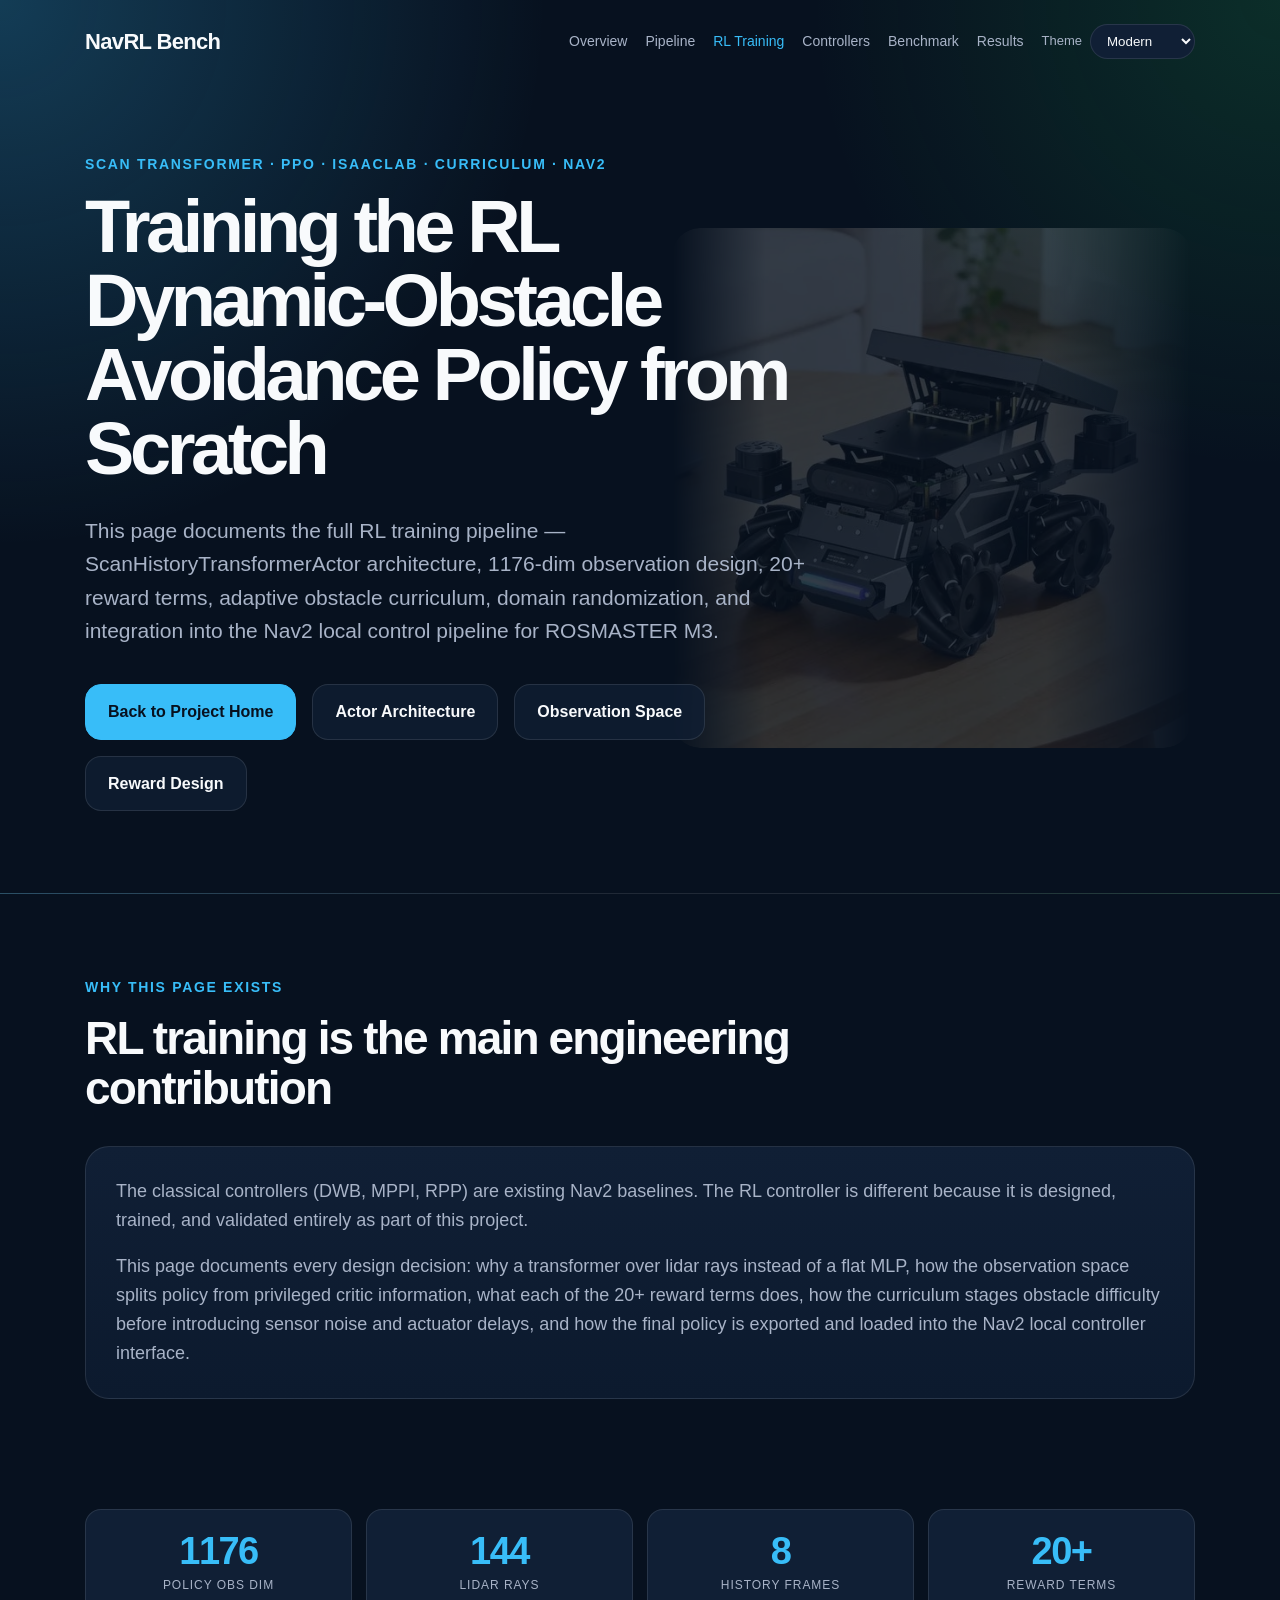
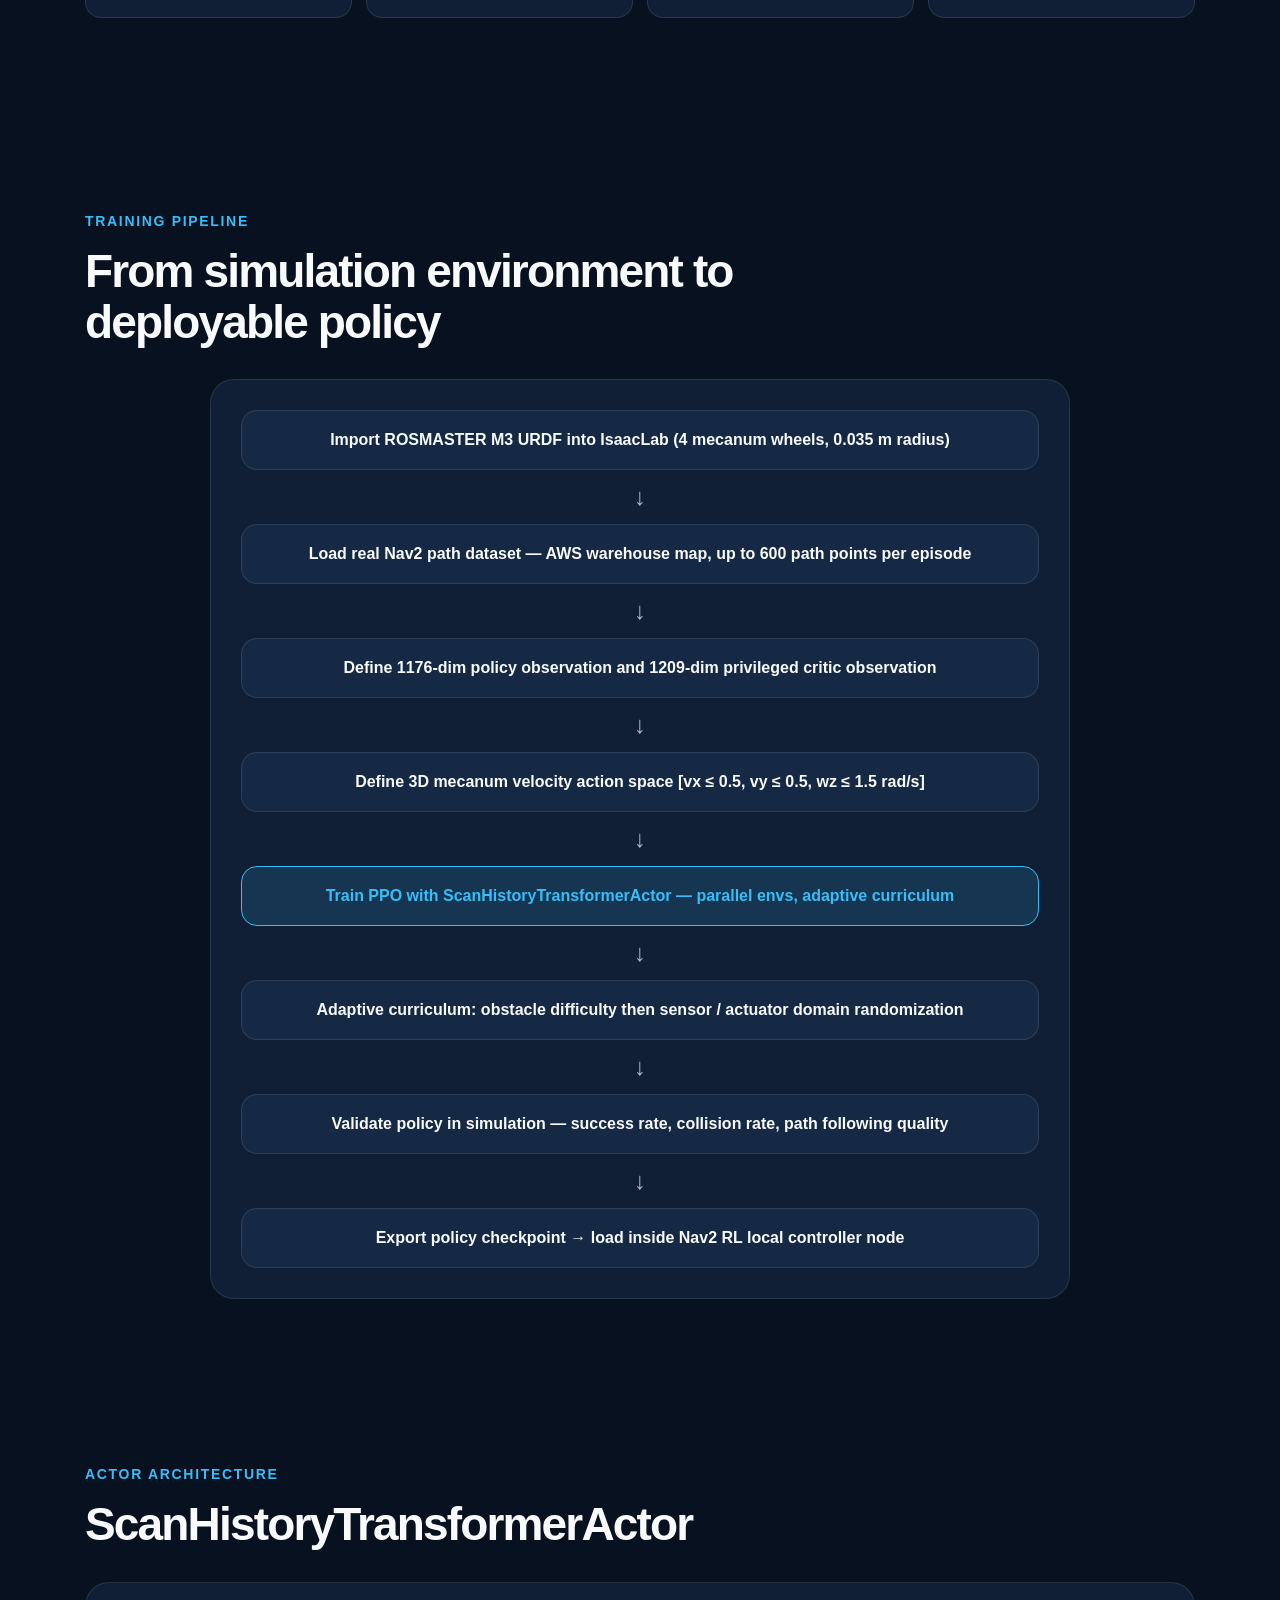
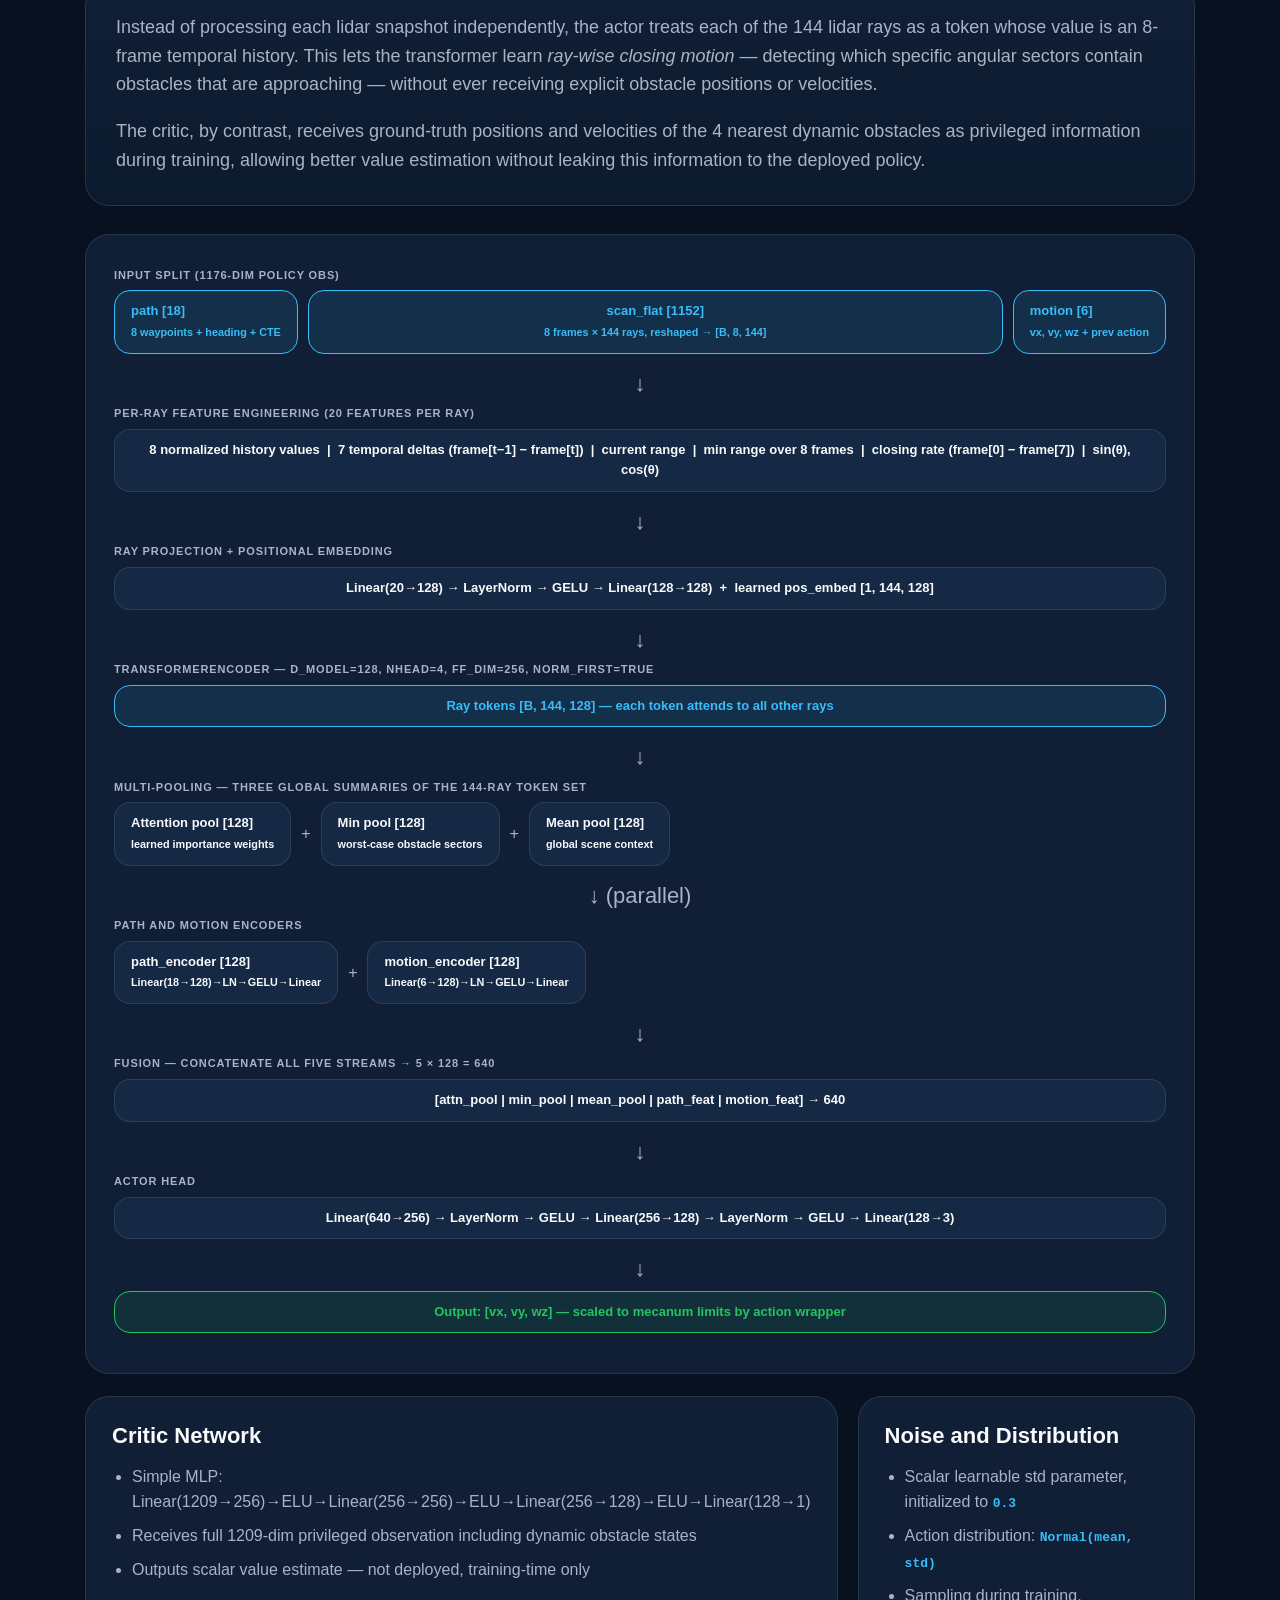
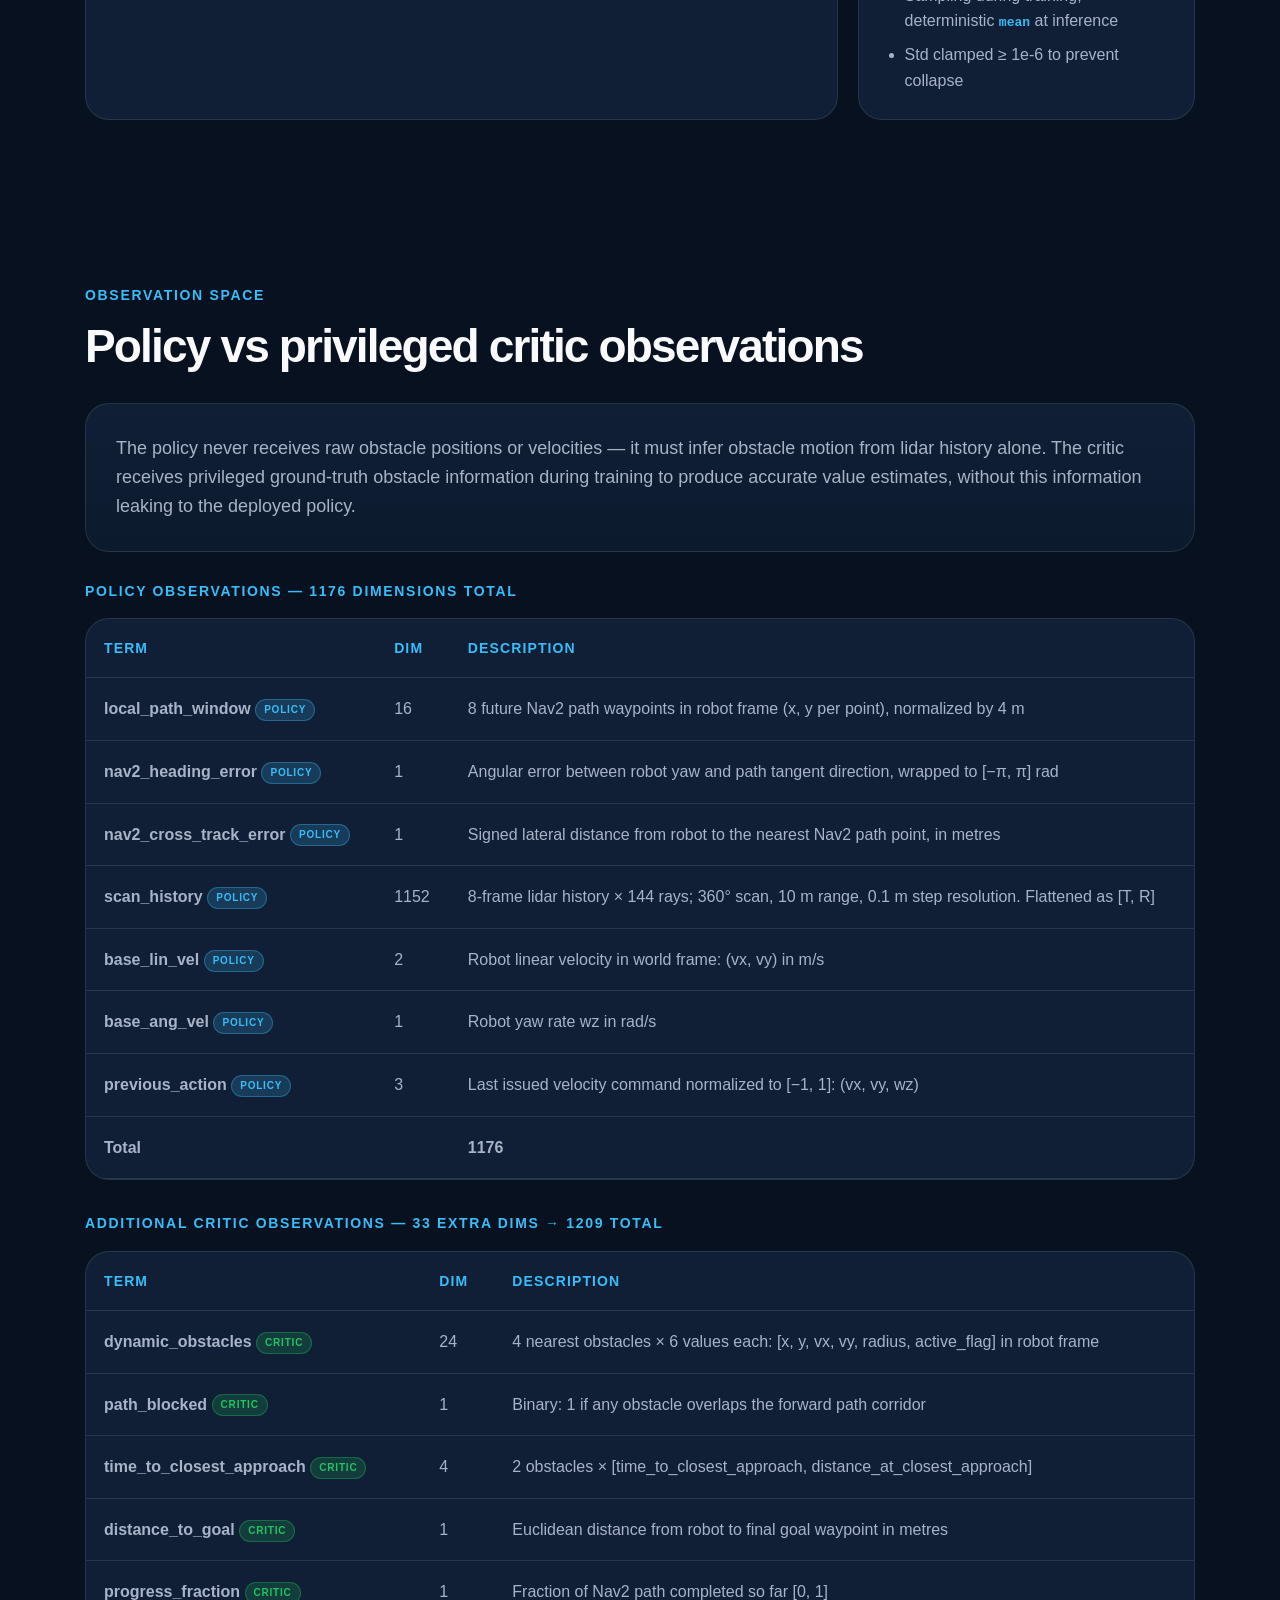
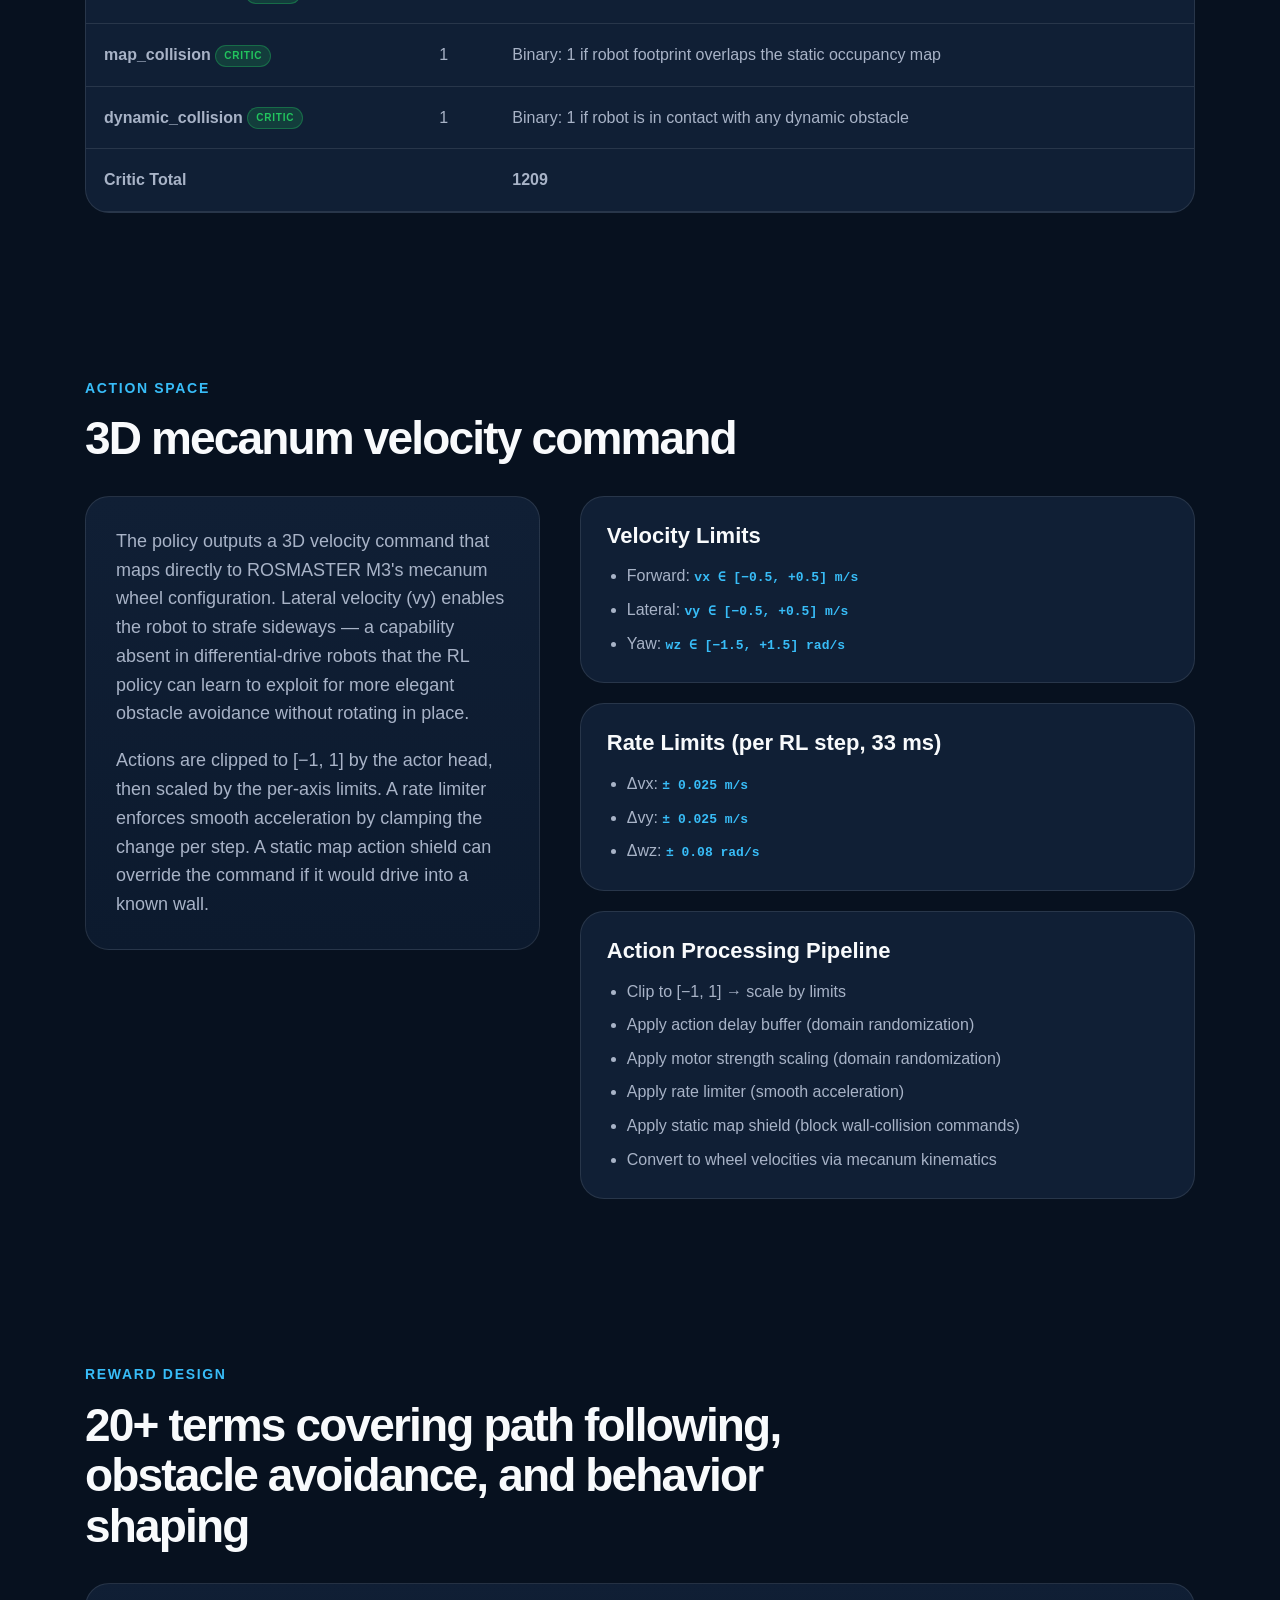
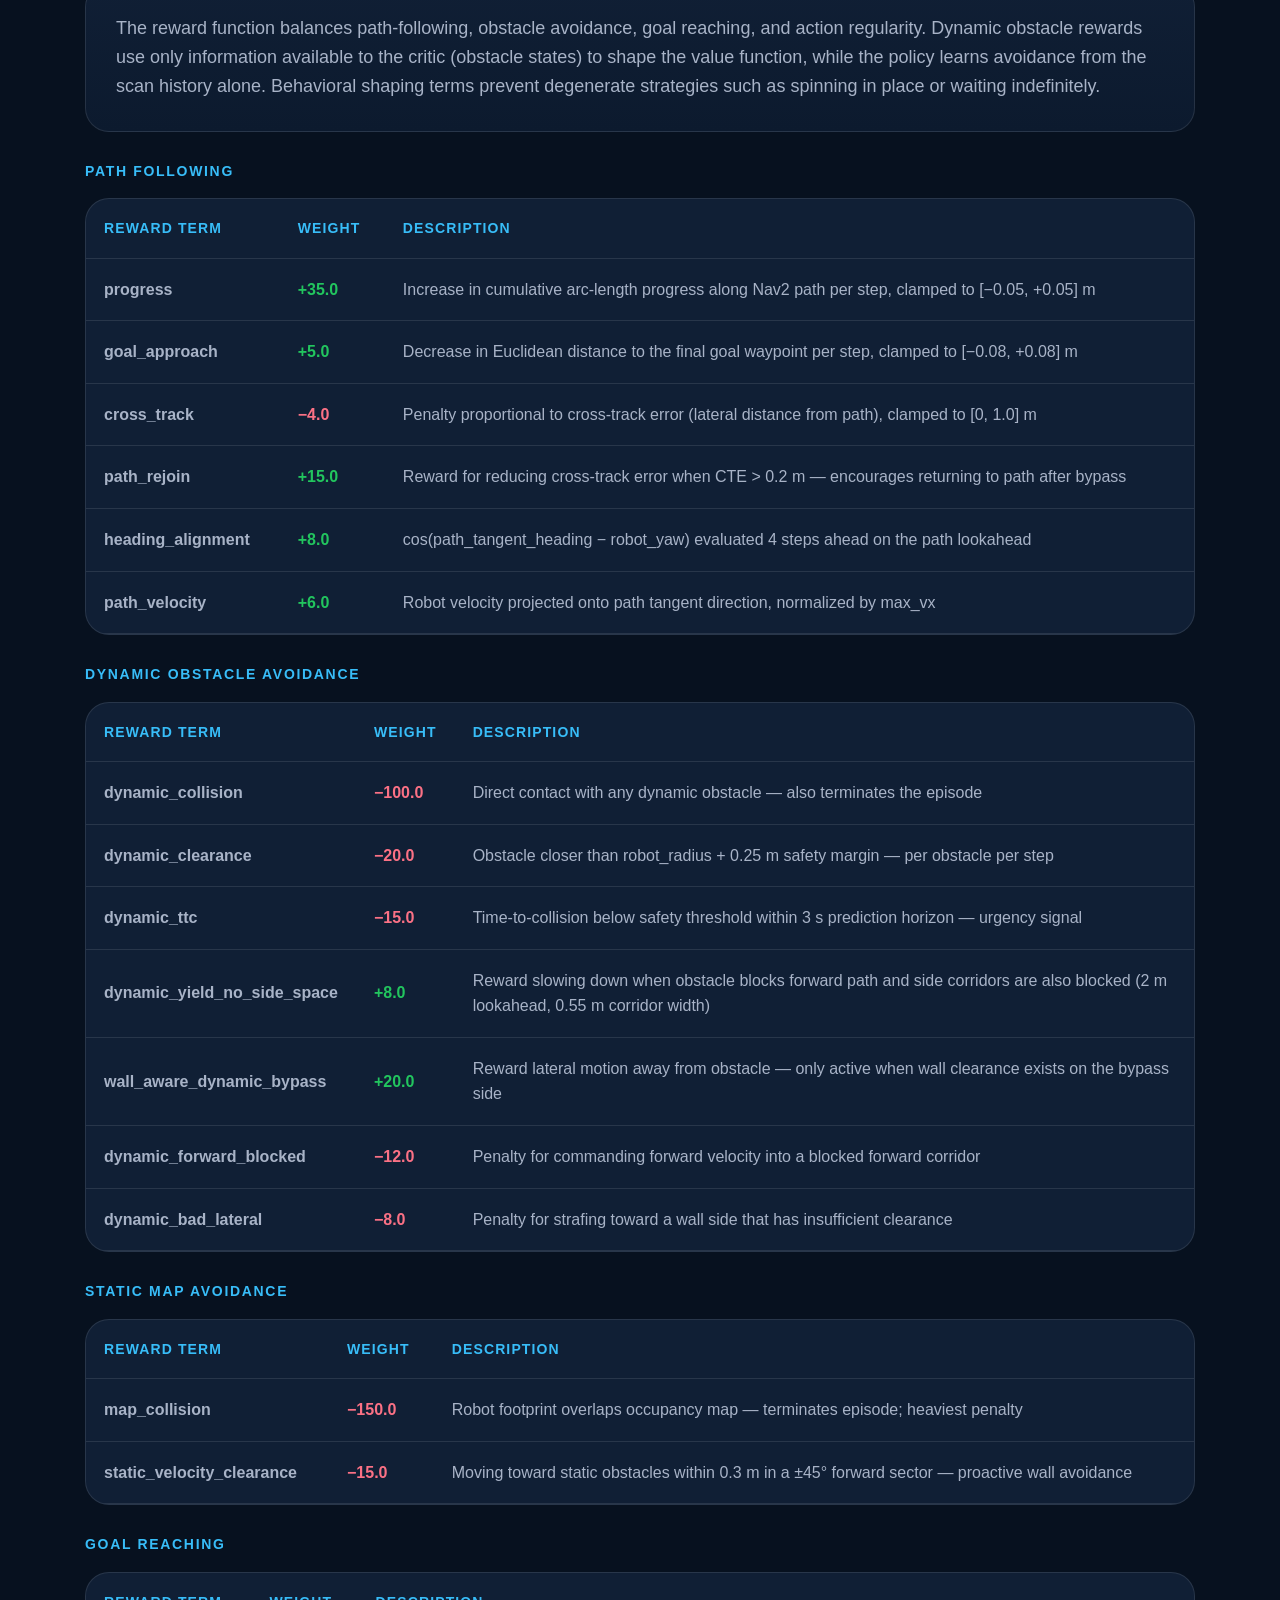
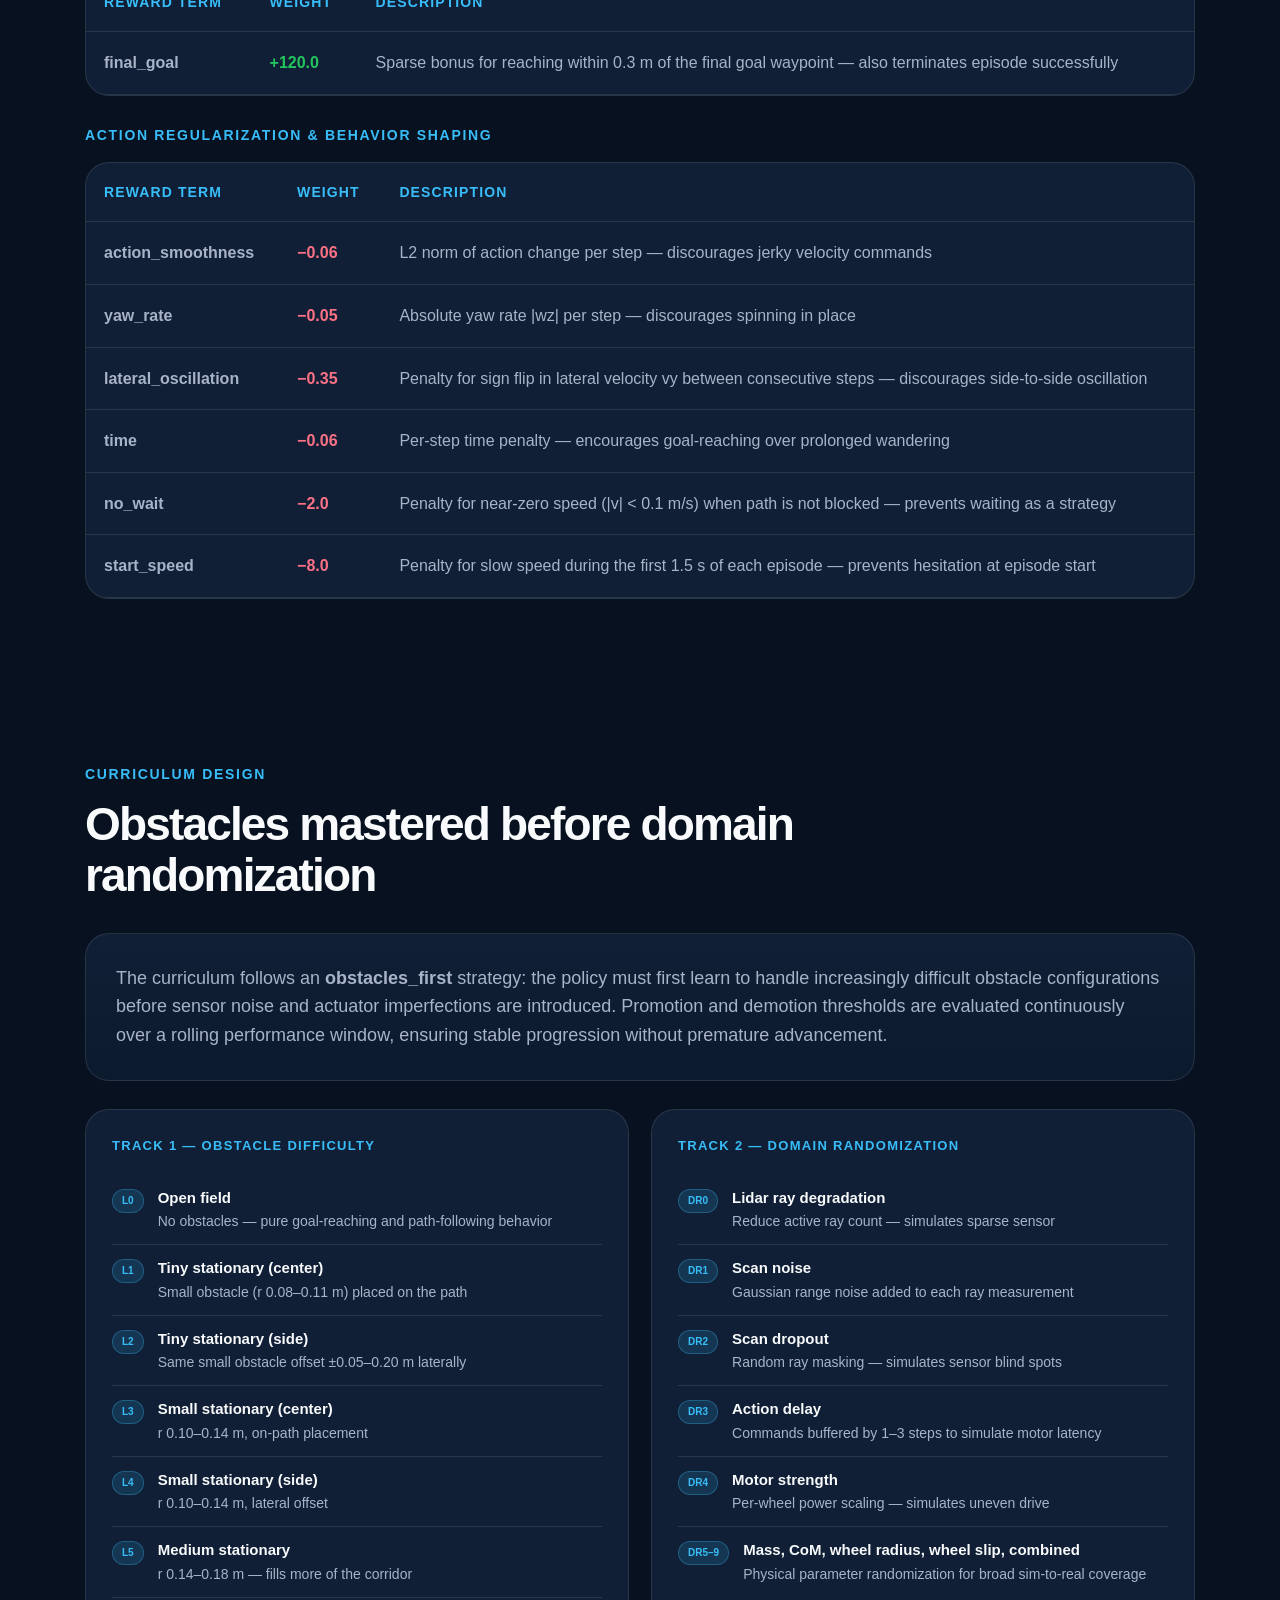
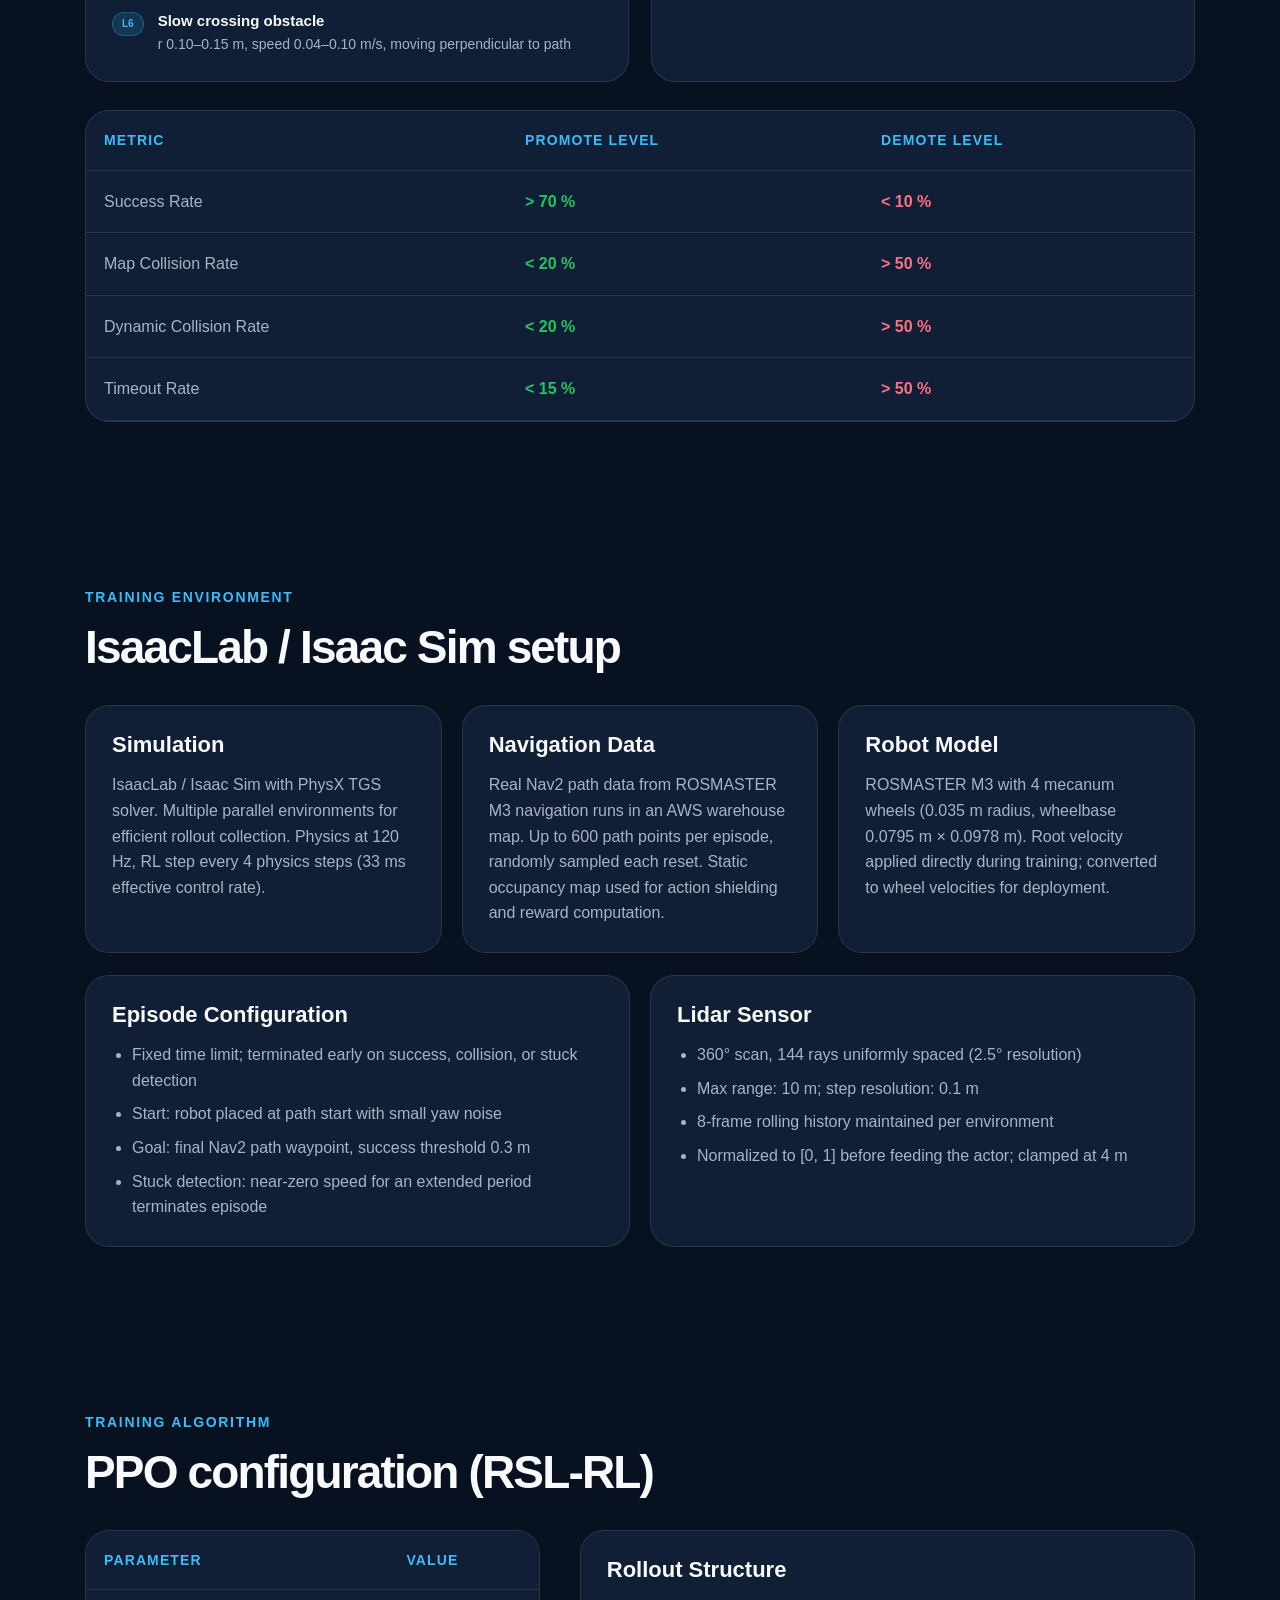
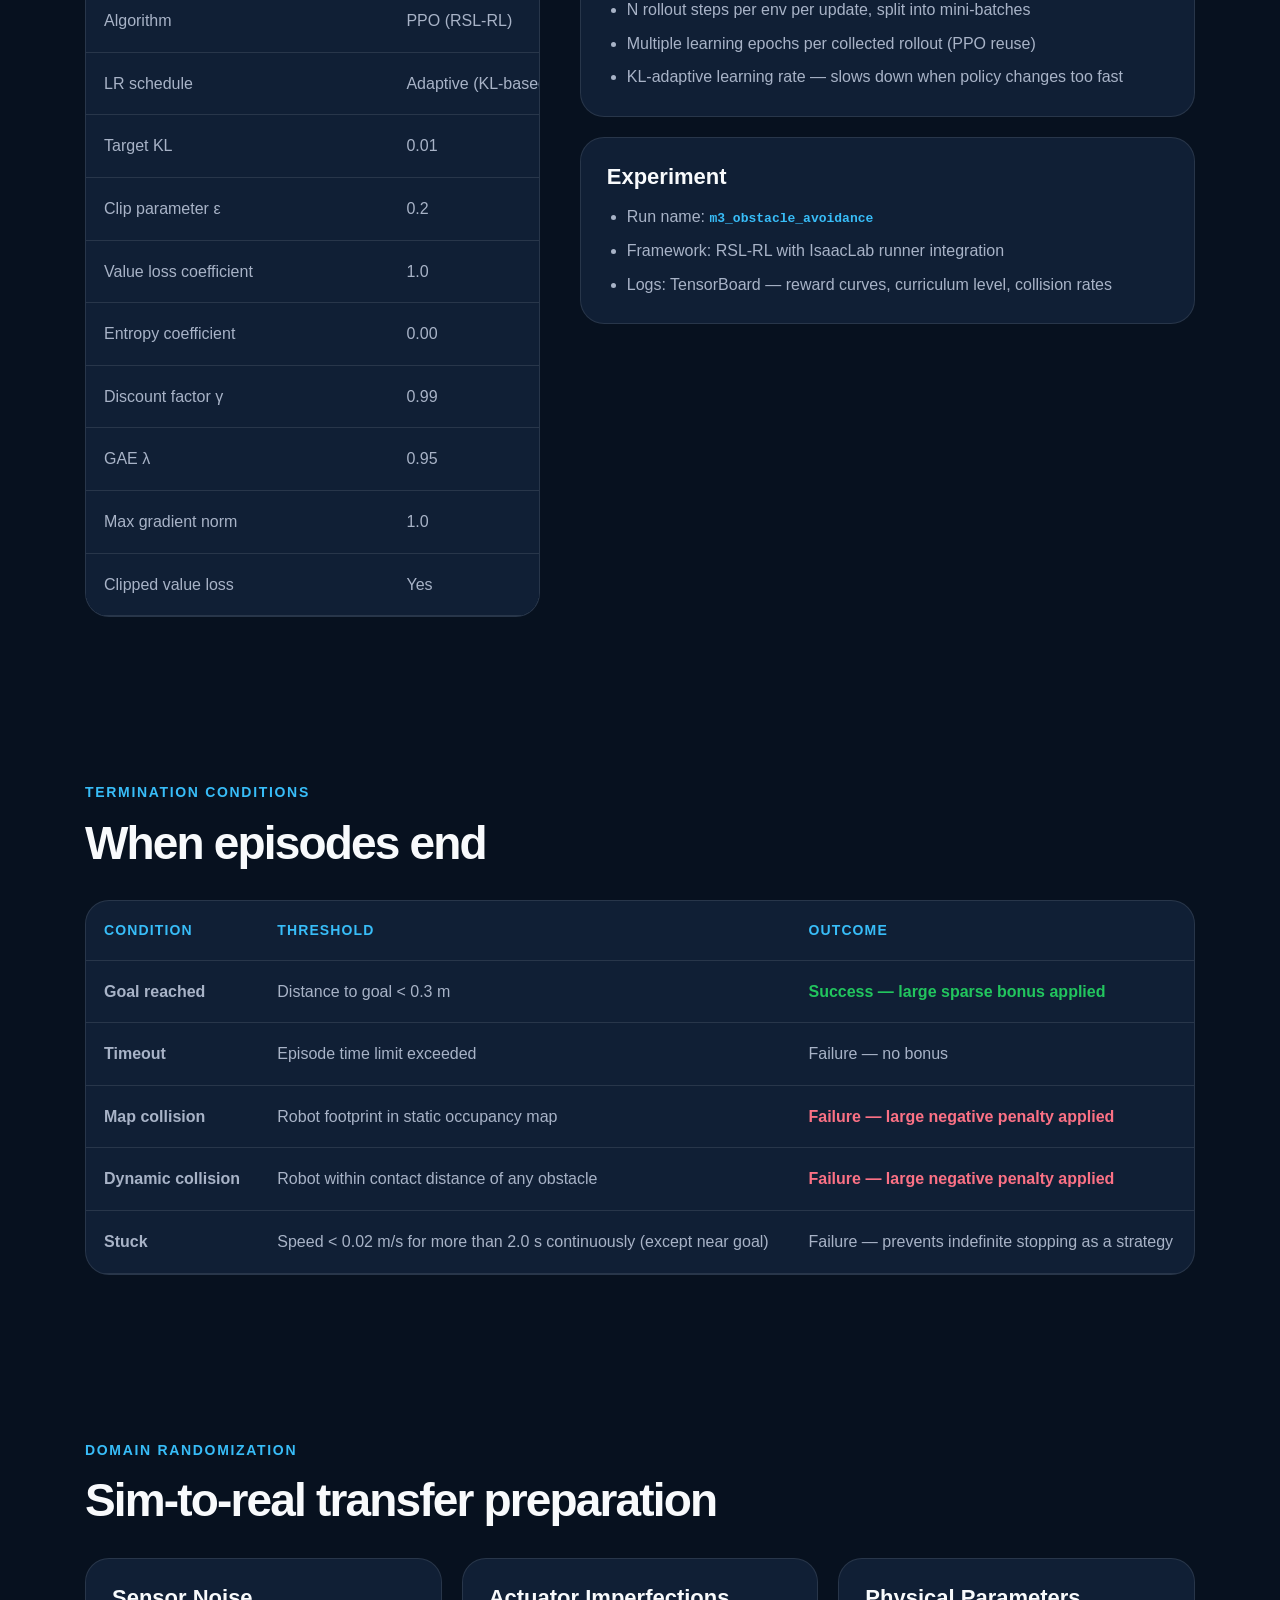
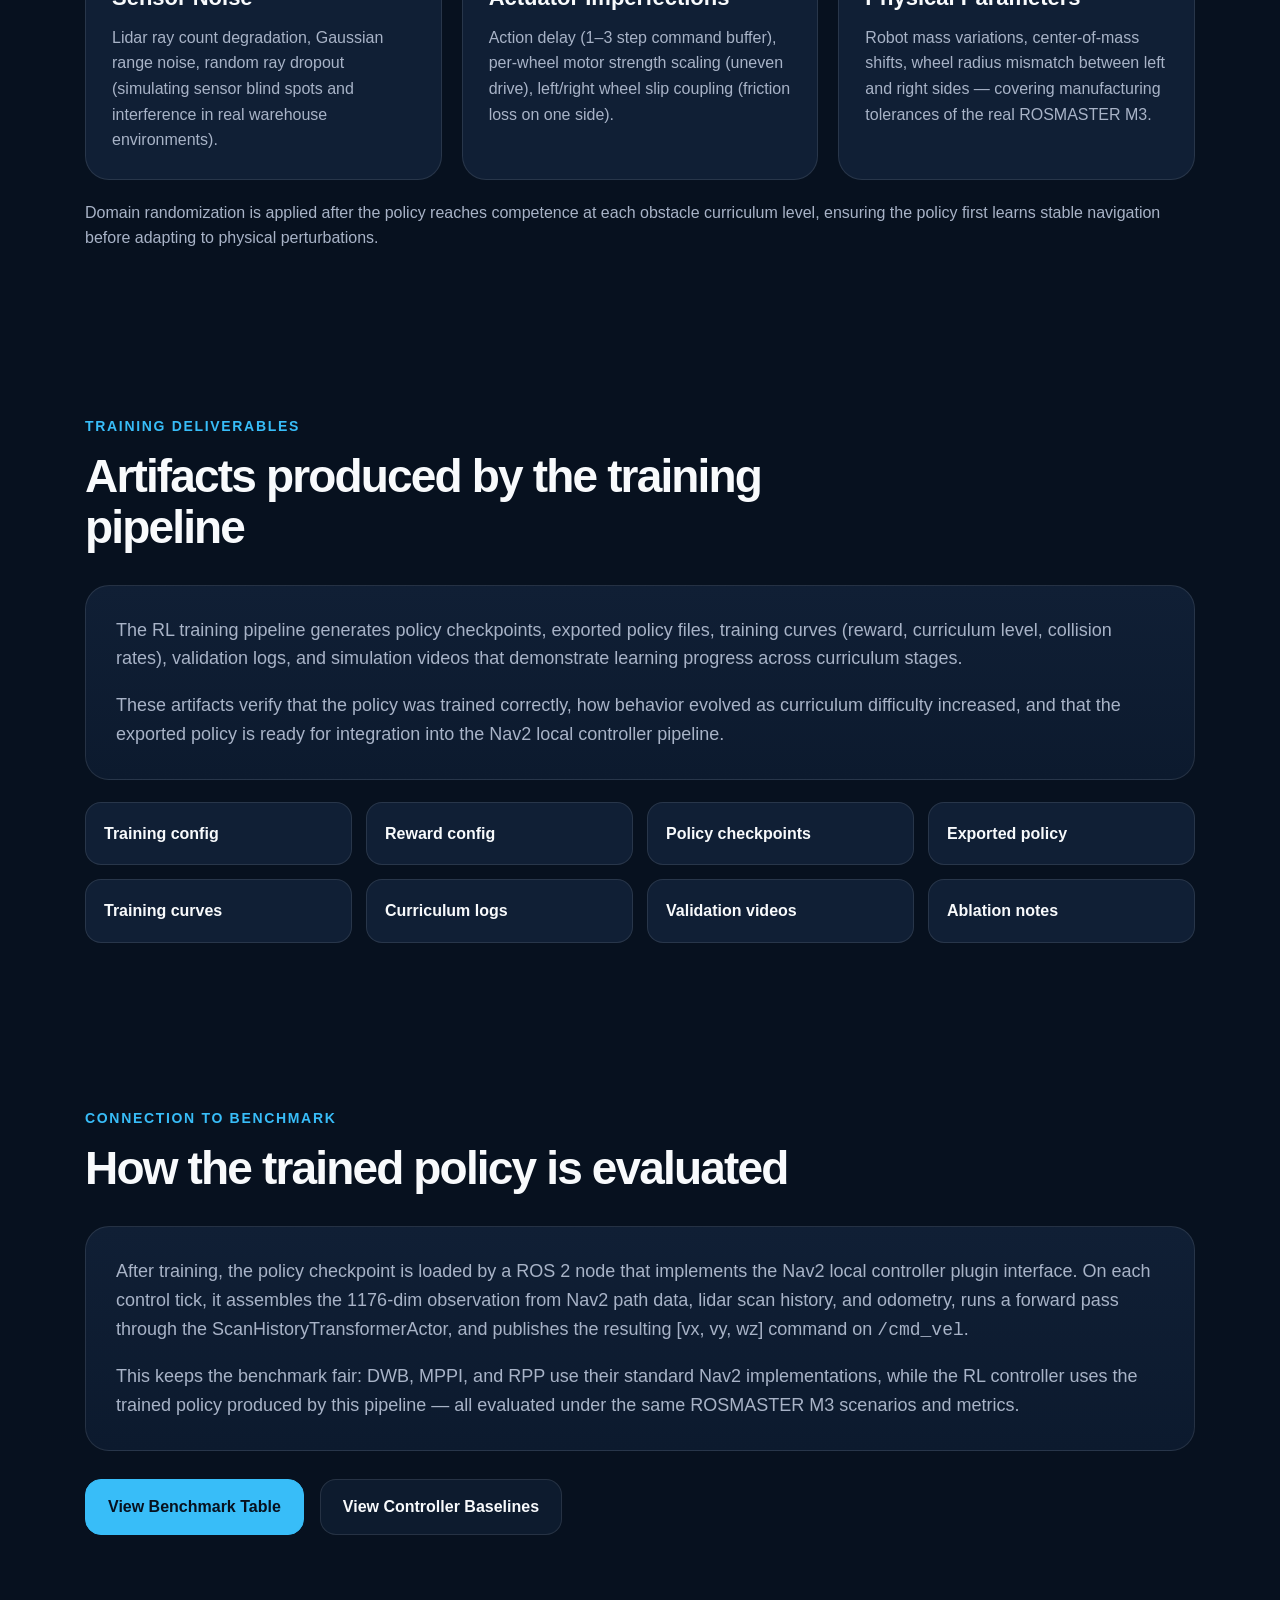
==== commit 3ca9d46e: "added modified website" ====
--- a/docs/rl-training.html
+++ b/docs/rl-training.html
@@ -4,7 +4,7 @@
   <meta charset="UTF-8" />
   <meta name="viewport" content="width=device-width, initial-scale=1.0" />
   <title>RL Training | NavRL Bench</title>
-  <meta name="description" content="Dedicated RL training page for NavRL Bench, covering IsaacLab training environment, PPO policy design, observations, actions, rewards, policy export, and Nav2 integration." />
+  <meta name="description" content="Detailed RL training documentation for NavRL Bench — ScanHistoryTransformerActor, observation space, reward design, curriculum, PPO configuration, and Nav2 integration." />
   <link rel="stylesheet" href="style.css" />
 </head>
 <body>
@@ -17,7 +17,7 @@
         <div class="nav-links">
           <a href="index.html#overview">Overview</a>
           <a href="index.html#pipeline">Pipeline</a>
-          <a href="rl-training.html">RL Training</a>
+          <a href="rl-training.html" class="active">RL Training</a>
           <a href="index.html#controllers">Controllers</a>
           <a href="index.html#benchmark">Benchmark</a>
           <a href="index.html#results">Results</a>
@@ -38,16 +38,18 @@
     <section class="hero compact-hero">
       <img class="hero-robot-bg" src="assets/m3.jpeg" alt="ROSMASTER M3 robot" />
       <div class="hero-content">
-        <p class="eyebrow">Dedicated RL Training Page</p>
+        <p class="eyebrow">Scan Transformer · PPO · IsaacLab · Curriculum · Nav2</p>
         <h1>Training the RL Dynamic-Obstacle Avoidance Policy from Scratch</h1>
         <p class="hero-text">
-          This page documents the learning component of NavRL Bench: training a PPO-based local navigation policy for dynamic-obstacle avoidance
-          in IsaacLab / Isaac Sim, exporting the trained policy, and integrating it into the ROS2 / Nav2
-          local control pipeline.
+          This page documents the full RL training pipeline — ScanHistoryTransformerActor architecture,
+          1176-dim observation design, 20+ reward terms, adaptive obstacle curriculum,
+          domain randomization, and integration into the Nav2 local control pipeline for ROSMASTER M3.
         </p>
         <div class="hero-actions">
           <a class="btn primary" href="index.html">Back to Project Home</a>
-          <a class="btn secondary" href="#training-pipeline">Training Pipeline</a>
+          <a class="btn secondary" href="#architecture">Actor Architecture</a>
+          <a class="btn secondary" href="#observations">Observation Space</a>
+          <a class="btn secondary" href="#rewards">Reward Design</a>
         </div>
       </div>
     </section>
@@ -55,24 +57,50 @@
 
   <main>
 
+    <!-- WHY THIS PAGE -->
     <section class="section">
       <div class="section-header">
-        <p class="section-tag">Why this page exists</p>
+        <p class="section-tag">Why This Page Exists</p>
         <h2>RL training is the main engineering contribution</h2>
       </div>
 
       <div class="content-card">
         <p>
-          The classical controllers are available Nav2 baselines. The RL controller is different because it is
-          trained from scratch as part of this project.
+          The classical controllers (DWB, MPPI, RPP) are existing Nav2 baselines. The RL controller is different because it is
+          designed, trained, and validated entirely as part of this project.
         </p>
         <p>
-          This page separates the RL training work from the benchmark page so that the project clearly shows
-          environment design, policy training, reward shaping, policy export, and deployment planning.
+          This page documents every design decision: why a transformer over lidar rays instead of a flat MLP,
+          how the observation space splits policy from privileged critic information, what each of the 20+ reward terms does,
+          how the curriculum stages obstacle difficulty before introducing sensor noise and actuator delays,
+          and how the final policy is exported and loaded into the Nav2 local controller interface.
         </p>
       </div>
     </section>
 
+    <!-- KEY DESIGN FACTS -->
+    <section class="section" style="padding-top: 0;">
+      <div class="stats-row">
+        <div class="stat-card">
+          <div class="stat-value">1176</div>
+          <div class="stat-label">Policy Obs Dim</div>
+        </div>
+        <div class="stat-card">
+          <div class="stat-value">144</div>
+          <div class="stat-label">Lidar Rays</div>
+        </div>
+        <div class="stat-card">
+          <div class="stat-value">8</div>
+          <div class="stat-label">History Frames</div>
+        </div>
+        <div class="stat-card">
+          <div class="stat-value">20+</div>
+          <div class="stat-label">Reward Terms</div>
+        </div>
+      </div>
+    </section>
+
+    <!-- TRAINING PIPELINE -->
     <section id="training-pipeline" class="section">
       <div class="section-header">
         <p class="section-tag">Training Pipeline</p>
@@ -80,151 +108,804 @@
       </div>
 
       <div class="pipeline-box large-pipeline">
-        <div class="pipe-step">Create ROSMASTER M3 training environment</div>
+        <div class="pipe-step">Import ROSMASTER M3 URDF into IsaacLab (4 mecanum wheels, 0.035 m radius)</div>
         <div class="pipe-arrow">↓</div>
-        <div class="pipe-step">Define observation space</div>
+        <div class="pipe-step">Load real Nav2 path dataset — AWS warehouse map, up to 600 path points per episode</div>
         <div class="pipe-arrow">↓</div>
-        <div class="pipe-step">Define velocity action space</div>
+        <div class="pipe-step">Define 1176-dim policy observation and 1209-dim privileged critic observation</div>
         <div class="pipe-arrow">↓</div>
-        <div class="pipe-step active">Train PPO policy from scratch</div>
+        <div class="pipe-step">Define 3D mecanum velocity action space [vx ≤ 0.5, vy ≤ 0.5, wz ≤ 1.5 rad/s]</div>
         <div class="pipe-arrow">↓</div>
-        <div class="pipe-step">Validate policy in simulation</div>
+        <div class="pipe-step active">Train PPO with ScanHistoryTransformerActor — parallel envs, adaptive curriculum</div>
         <div class="pipe-arrow">↓</div>
-        <div class="pipe-step">Export trained policy</div>
+        <div class="pipe-step">Adaptive curriculum: obstacle difficulty then sensor / actuator domain randomization</div>
         <div class="pipe-arrow">↓</div>
-        <div class="pipe-step">Load policy inside Nav2 local controller interface</div>
-      </div>
-    </section>
-
-    <section class="section">
+        <div class="pipe-step">Validate policy in simulation — success rate, collision rate, path following quality</div>
+        <div class="pipe-arrow">↓</div>
+        <div class="pipe-step">Export policy checkpoint → load inside Nav2 RL local controller node</div>
+      </div>
+    </section>
+
+    <!-- ACTOR ARCHITECTURE -->
+    <section id="architecture" class="section">
+      <div class="section-header">
+        <p class="section-tag">Actor Architecture</p>
+        <h2>ScanHistoryTransformerActor</h2>
+      </div>
+
+      <div class="content-card" style="margin-bottom: 28px;">
+        <p>
+          Instead of processing each lidar snapshot independently, the actor treats each of the 144 lidar rays as a token
+          whose value is an 8-frame temporal history. This lets the transformer learn <em>ray-wise closing motion</em> —
+          detecting which specific angular sectors contain obstacles that are approaching — without ever receiving
+          explicit obstacle positions or velocities.
+        </p>
+        <p>
+          The critic, by contrast, receives ground-truth positions and velocities of the 4 nearest dynamic obstacles
+          as privileged information during training, allowing better value estimation without leaking this information
+          to the deployed policy.
+        </p>
+      </div>
+
+      <div class="arch-diagram">
+        <div class="arch-diagram-inner">
+
+          <p class="arch-label">Input split (1176-dim policy obs)</p>
+          <div class="arch-row">
+            <div class="arch-block primary">path [18]<br><small>8 waypoints + heading + CTE</small></div>
+            <div class="arch-block primary wide">scan_flat [1152]<br><small>8 frames × 144 rays, reshaped → [B, 8, 144]</small></div>
+            <div class="arch-block primary">motion [6]<br><small>vx, vy, wz + prev action</small></div>
+          </div>
+
+          <span class="arch-arrow-d">↓</span>
+
+          <p class="arch-label">Per-ray feature engineering (20 features per ray)</p>
+          <div class="arch-row">
+            <div class="arch-block wide">
+              8 normalized history values &nbsp;|&nbsp; 7 temporal deltas (frame[t−1] − frame[t]) &nbsp;|&nbsp;
+              current range &nbsp;|&nbsp; min range over 8 frames &nbsp;|&nbsp;
+              closing rate (frame[0] − frame[7]) &nbsp;|&nbsp; sin(θ), cos(θ)
+            </div>
+          </div>
+
+          <span class="arch-arrow-d">↓</span>
+
+          <p class="arch-label">Ray projection + positional embedding</p>
+          <div class="arch-row">
+            <div class="arch-block wide">Linear(20→128) → LayerNorm → GELU → Linear(128→128) &nbsp;+&nbsp; learned pos_embed [1, 144, 128]</div>
+          </div>
+
+          <span class="arch-arrow-d">↓</span>
+
+          <p class="arch-label">TransformerEncoder — d_model=128, nhead=4, ff_dim=256, norm_first=True</p>
+          <div class="arch-row">
+            <div class="arch-block primary wide">Ray tokens [B, 144, 128] — each token attends to all other rays</div>
+          </div>
+
+          <span class="arch-arrow-d">↓</span>
+
+          <p class="arch-label">Multi-pooling — three global summaries of the 144-ray token set</p>
+          <div class="arch-row">
+            <div class="arch-block">Attention pool [128]<br><small>learned importance weights</small></div>
+            <div class="arch-arrow-r">+</div>
+            <div class="arch-block">Min pool [128]<br><small>worst-case obstacle sectors</small></div>
+            <div class="arch-arrow-r">+</div>
+            <div class="arch-block">Mean pool [128]<br><small>global scene context</small></div>
+          </div>
+
+          <span class="arch-arrow-d">↓ (parallel)</span>
+
+          <p class="arch-label">Path and motion encoders</p>
+          <div class="arch-row">
+            <div class="arch-block">path_encoder [128]<br><small>Linear(18→128)→LN→GELU→Linear</small></div>
+            <div class="arch-arrow-r">+</div>
+            <div class="arch-block">motion_encoder [128]<br><small>Linear(6→128)→LN→GELU→Linear</small></div>
+          </div>
+
+          <span class="arch-arrow-d">↓</span>
+
+          <p class="arch-label">Fusion — concatenate all five streams → 5 × 128 = 640</p>
+          <div class="arch-row">
+            <div class="arch-block wide">[attn_pool | min_pool | mean_pool | path_feat | motion_feat] → 640</div>
+          </div>
+
+          <span class="arch-arrow-d">↓</span>
+
+          <p class="arch-label">Actor head</p>
+          <div class="arch-row">
+            <div class="arch-block wide">Linear(640→256) → LayerNorm → GELU → Linear(256→128) → LayerNorm → GELU → Linear(128→3)</div>
+          </div>
+
+          <span class="arch-arrow-d">↓</span>
+
+          <div class="arch-row">
+            <div class="arch-block accent wide">Output: [vx, vy, wz] — scaled to mecanum limits by action wrapper</div>
+          </div>
+
+        </div>
+      </div>
+
+      <div class="training-details" style="margin-top: 22px;">
+        <div class="detail-card">
+          <h3>Critic Network</h3>
+          <ul>
+            <li>Simple MLP: Linear(1209→256)→ELU→Linear(256→256)→ELU→Linear(256→128)→ELU→Linear(128→1)</li>
+            <li>Receives full 1209-dim privileged observation including dynamic obstacle states</li>
+            <li>Outputs scalar value estimate — not deployed, training-time only</li>
+          </ul>
+        </div>
+        <div class="detail-card">
+          <h3>Noise and Distribution</h3>
+          <ul>
+            <li>Scalar learnable std parameter, initialized to <code>0.3</code></li>
+            <li>Action distribution: <code>Normal(mean, std)</code></li>
+            <li>Sampling during training, deterministic <code>mean</code> at inference</li>
+            <li>Std clamped ≥ 1e-6 to prevent collapse</li>
+          </ul>
+        </div>
+      </div>
+    </section>
+
+    <!-- OBSERVATION SPACE -->
+    <section id="observations" class="section">
+      <div class="section-header">
+        <p class="section-tag">Observation Space</p>
+        <h2>Policy vs privileged critic observations</h2>
+      </div>
+
+      <div class="content-card" style="margin-bottom: 28px;">
+        <p>
+          The policy never receives raw obstacle positions or velocities — it must infer obstacle motion from lidar history alone.
+          The critic receives privileged ground-truth obstacle information during training to produce accurate value estimates,
+          without this information leaking to the deployed policy.
+        </p>
+      </div>
+
+      <p class="section-tag" style="margin-bottom: 16px;">Policy Observations — 1176 dimensions total</p>
+      <div class="table-wrap compact" style="margin-bottom: 32px;">
+        <table>
+          <thead>
+            <tr>
+              <th>Term</th>
+              <th>Dim</th>
+              <th>Description</th>
+            </tr>
+          </thead>
+          <tbody>
+            <tr>
+              <td><strong>local_path_window</strong> <span class="obs-badge policy">policy</span></td>
+              <td>16</td>
+              <td>8 future Nav2 path waypoints in robot frame (x, y per point), normalized by 4 m</td>
+            </tr>
+            <tr>
+              <td><strong>nav2_heading_error</strong> <span class="obs-badge policy">policy</span></td>
+              <td>1</td>
+              <td>Angular error between robot yaw and path tangent direction, wrapped to [−π, π] rad</td>
+            </tr>
+            <tr>
+              <td><strong>nav2_cross_track_error</strong> <span class="obs-badge policy">policy</span></td>
+              <td>1</td>
+              <td>Signed lateral distance from robot to the nearest Nav2 path point, in metres</td>
+            </tr>
+            <tr>
+              <td><strong>scan_history</strong> <span class="obs-badge policy">policy</span></td>
+              <td>1152</td>
+              <td>8-frame lidar history × 144 rays; 360° scan, 10 m range, 0.1 m step resolution. Flattened as [T, R]</td>
+            </tr>
+            <tr>
+              <td><strong>base_lin_vel</strong> <span class="obs-badge policy">policy</span></td>
+              <td>2</td>
+              <td>Robot linear velocity in world frame: (vx, vy) in m/s</td>
+            </tr>
+            <tr>
+              <td><strong>base_ang_vel</strong> <span class="obs-badge policy">policy</span></td>
+              <td>1</td>
+              <td>Robot yaw rate wz in rad/s</td>
+            </tr>
+            <tr>
+              <td><strong>previous_action</strong> <span class="obs-badge policy">policy</span></td>
+              <td>3</td>
+              <td>Last issued velocity command normalized to [−1, 1]: (vx, vy, wz)</td>
+            </tr>
+            <tr>
+              <td colspan="2"><strong>Total</strong></td>
+              <td><strong>1176</strong></td>
+            </tr>
+          </tbody>
+        </table>
+      </div>
+
+      <p class="section-tag" style="margin-bottom: 16px;">Additional Critic Observations — 33 extra dims → 1209 total</p>
+      <div class="table-wrap compact">
+        <table>
+          <thead>
+            <tr>
+              <th>Term</th>
+              <th>Dim</th>
+              <th>Description</th>
+            </tr>
+          </thead>
+          <tbody>
+            <tr>
+              <td><strong>dynamic_obstacles</strong> <span class="obs-badge critic">critic</span></td>
+              <td>24</td>
+              <td>4 nearest obstacles × 6 values each: [x, y, vx, vy, radius, active_flag] in robot frame</td>
+            </tr>
+            <tr>
+              <td><strong>path_blocked</strong> <span class="obs-badge critic">critic</span></td>
+              <td>1</td>
+              <td>Binary: 1 if any obstacle overlaps the forward path corridor</td>
+            </tr>
+            <tr>
+              <td><strong>time_to_closest_approach</strong> <span class="obs-badge critic">critic</span></td>
+              <td>4</td>
+              <td>2 obstacles × [time_to_closest_approach, distance_at_closest_approach]</td>
+            </tr>
+            <tr>
+              <td><strong>distance_to_goal</strong> <span class="obs-badge critic">critic</span></td>
+              <td>1</td>
+              <td>Euclidean distance from robot to final goal waypoint in metres</td>
+            </tr>
+            <tr>
+              <td><strong>progress_fraction</strong> <span class="obs-badge critic">critic</span></td>
+              <td>1</td>
+              <td>Fraction of Nav2 path completed so far [0, 1]</td>
+            </tr>
+            <tr>
+              <td><strong>map_collision</strong> <span class="obs-badge critic">critic</span></td>
+              <td>1</td>
+              <td>Binary: 1 if robot footprint overlaps the static occupancy map</td>
+            </tr>
+            <tr>
+              <td><strong>dynamic_collision</strong> <span class="obs-badge critic">critic</span></td>
+              <td>1</td>
+              <td>Binary: 1 if robot is in contact with any dynamic obstacle</td>
+            </tr>
+            <tr>
+              <td colspan="2"><strong>Critic Total</strong></td>
+              <td><strong>1209</strong></td>
+            </tr>
+          </tbody>
+        </table>
+      </div>
+    </section>
+
+    <!-- ACTION SPACE -->
+    <section id="actions" class="section">
+      <div class="section-header">
+        <p class="section-tag">Action Space</p>
+        <h2>3D mecanum velocity command</h2>
+      </div>
+
+      <div class="two-column">
+        <div>
+          <div class="content-card">
+            <p>
+              The policy outputs a 3D velocity command that maps directly to ROSMASTER M3's mecanum wheel configuration.
+              Lateral velocity (vy) enables the robot to strafe sideways — a capability absent in differential-drive robots
+              that the RL policy can learn to exploit for more elegant obstacle avoidance without rotating in place.
+            </p>
+            <p>
+              Actions are clipped to [−1, 1] by the actor head, then scaled by the per-axis limits.
+              A rate limiter enforces smooth acceleration by clamping the change per step.
+              A static map action shield can override the command if it would drive into a known wall.
+            </p>
+          </div>
+        </div>
+
+        <div class="training-details single-column">
+          <div class="detail-card">
+            <h3>Velocity Limits</h3>
+            <ul>
+              <li>Forward: <code>vx ∈ [−0.5, +0.5] m/s</code></li>
+              <li>Lateral: <code>vy ∈ [−0.5, +0.5] m/s</code></li>
+              <li>Yaw: <code>wz ∈ [−1.5, +1.5] rad/s</code></li>
+            </ul>
+          </div>
+          <div class="detail-card">
+            <h3>Rate Limits (per RL step, 33 ms)</h3>
+            <ul>
+              <li>Δvx: <code>± 0.025 m/s</code></li>
+              <li>Δvy: <code>± 0.025 m/s</code></li>
+              <li>Δwz: <code>± 0.08 rad/s</code></li>
+            </ul>
+          </div>
+          <div class="detail-card">
+            <h3>Action Processing Pipeline</h3>
+            <ul>
+              <li>Clip to [−1, 1] → scale by limits</li>
+              <li>Apply action delay buffer (domain randomization)</li>
+              <li>Apply motor strength scaling (domain randomization)</li>
+              <li>Apply rate limiter (smooth acceleration)</li>
+              <li>Apply static map shield (block wall-collision commands)</li>
+              <li>Convert to wheel velocities via mecanum kinematics</li>
+            </ul>
+          </div>
+        </div>
+      </div>
+    </section>
+
+    <!-- REWARD FUNCTION -->
+    <section id="rewards" class="section">
+      <div class="section-header">
+        <p class="section-tag">Reward Design</p>
+        <h2>20+ terms covering path following, obstacle avoidance, and behavior shaping</h2>
+      </div>
+
+      <div class="content-card" style="margin-bottom: 28px;">
+        <p>
+          The reward function balances path-following, obstacle avoidance, goal reaching, and action regularity.
+          Dynamic obstacle rewards use only information available to the critic (obstacle states) to shape the value function,
+          while the policy learns avoidance from the scan history alone.
+          Behavioral shaping terms prevent degenerate strategies such as spinning in place or waiting indefinitely.
+        </p>
+      </div>
+
+      <!-- Path Following -->
+      <p class="section-tag" style="margin-bottom: 16px;">Path Following</p>
+      <div class="table-wrap compact" style="margin-bottom: 28px;">
+        <table>
+          <thead><tr><th>Reward Term</th><th>Weight</th><th>Description</th></tr></thead>
+          <tbody>
+            <tr>
+              <td><strong>progress</strong></td>
+              <td><span class="w-pos">+35.0</span></td>
+              <td>Increase in cumulative arc-length progress along Nav2 path per step, clamped to [−0.05, +0.05] m</td>
+            </tr>
+            <tr>
+              <td><strong>goal_approach</strong></td>
+              <td><span class="w-pos">+5.0</span></td>
+              <td>Decrease in Euclidean distance to the final goal waypoint per step, clamped to [−0.08, +0.08] m</td>
+            </tr>
+            <tr>
+              <td><strong>cross_track</strong></td>
+              <td><span class="w-neg">−4.0</span></td>
+              <td>Penalty proportional to cross-track error (lateral distance from path), clamped to [0, 1.0] m</td>
+            </tr>
+            <tr>
+              <td><strong>path_rejoin</strong></td>
+              <td><span class="w-pos">+15.0</span></td>
+              <td>Reward for reducing cross-track error when CTE &gt; 0.2 m — encourages returning to path after bypass</td>
+            </tr>
+            <tr>
+              <td><strong>heading_alignment</strong></td>
+              <td><span class="w-pos">+8.0</span></td>
+              <td>cos(path_tangent_heading − robot_yaw) evaluated 4 steps ahead on the path lookahead</td>
+            </tr>
+            <tr>
+              <td><strong>path_velocity</strong></td>
+              <td><span class="w-pos">+6.0</span></td>
+              <td>Robot velocity projected onto path tangent direction, normalized by max_vx</td>
+            </tr>
+          </tbody>
+        </table>
+      </div>
+
+      <!-- Dynamic Obstacle Avoidance -->
+      <p class="section-tag" style="margin-bottom: 16px;">Dynamic Obstacle Avoidance</p>
+      <div class="table-wrap compact" style="margin-bottom: 28px;">
+        <table>
+          <thead><tr><th>Reward Term</th><th>Weight</th><th>Description</th></tr></thead>
+          <tbody>
+            <tr>
+              <td><strong>dynamic_collision</strong></td>
+              <td><span class="w-neg">−100.0</span></td>
+              <td>Direct contact with any dynamic obstacle — also terminates the episode</td>
+            </tr>
+            <tr>
+              <td><strong>dynamic_clearance</strong></td>
+              <td><span class="w-neg">−20.0</span></td>
+              <td>Obstacle closer than robot_radius + 0.25 m safety margin — per obstacle per step</td>
+            </tr>
+            <tr>
+              <td><strong>dynamic_ttc</strong></td>
+              <td><span class="w-neg">−15.0</span></td>
+              <td>Time-to-collision below safety threshold within 3 s prediction horizon — urgency signal</td>
+            </tr>
+            <tr>
+              <td><strong>dynamic_yield_no_side_space</strong></td>
+              <td><span class="w-pos">+8.0</span></td>
+              <td>Reward slowing down when obstacle blocks forward path and side corridors are also blocked (2 m lookahead, 0.55 m corridor width)</td>
+            </tr>
+            <tr>
+              <td><strong>wall_aware_dynamic_bypass</strong></td>
+              <td><span class="w-pos">+20.0</span></td>
+              <td>Reward lateral motion away from obstacle — only active when wall clearance exists on the bypass side</td>
+            </tr>
+            <tr>
+              <td><strong>dynamic_forward_blocked</strong></td>
+              <td><span class="w-neg">−12.0</span></td>
+              <td>Penalty for commanding forward velocity into a blocked forward corridor</td>
+            </tr>
+            <tr>
+              <td><strong>dynamic_bad_lateral</strong></td>
+              <td><span class="w-neg">−8.0</span></td>
+              <td>Penalty for strafing toward a wall side that has insufficient clearance</td>
+            </tr>
+          </tbody>
+        </table>
+      </div>
+
+      <!-- Static Map Avoidance -->
+      <p class="section-tag" style="margin-bottom: 16px;">Static Map Avoidance</p>
+      <div class="table-wrap compact" style="margin-bottom: 28px;">
+        <table>
+          <thead><tr><th>Reward Term</th><th>Weight</th><th>Description</th></tr></thead>
+          <tbody>
+            <tr>
+              <td><strong>map_collision</strong></td>
+              <td><span class="w-neg">−150.0</span></td>
+              <td>Robot footprint overlaps occupancy map — terminates episode; heaviest penalty</td>
+            </tr>
+            <tr>
+              <td><strong>static_velocity_clearance</strong></td>
+              <td><span class="w-neg">−15.0</span></td>
+              <td>Moving toward static obstacles within 0.3 m in a ±45° forward sector — proactive wall avoidance</td>
+            </tr>
+          </tbody>
+        </table>
+      </div>
+
+      <!-- Goal Reaching -->
+      <p class="section-tag" style="margin-bottom: 16px;">Goal Reaching</p>
+      <div class="table-wrap compact" style="margin-bottom: 28px;">
+        <table>
+          <thead><tr><th>Reward Term</th><th>Weight</th><th>Description</th></tr></thead>
+          <tbody>
+            <tr>
+              <td><strong>final_goal</strong></td>
+              <td><span class="w-pos">+120.0</span></td>
+              <td>Sparse bonus for reaching within 0.3 m of the final goal waypoint — also terminates episode successfully</td>
+            </tr>
+          </tbody>
+        </table>
+      </div>
+
+      <!-- Action Regularization -->
+      <p class="section-tag" style="margin-bottom: 16px;">Action Regularization &amp; Behavior Shaping</p>
+      <div class="table-wrap compact">
+        <table>
+          <thead><tr><th>Reward Term</th><th>Weight</th><th>Description</th></tr></thead>
+          <tbody>
+            <tr>
+              <td><strong>action_smoothness</strong></td>
+              <td><span class="w-neg">−0.06</span></td>
+              <td>L2 norm of action change per step — discourages jerky velocity commands</td>
+            </tr>
+            <tr>
+              <td><strong>yaw_rate</strong></td>
+              <td><span class="w-neg">−0.05</span></td>
+              <td>Absolute yaw rate |wz| per step — discourages spinning in place</td>
+            </tr>
+            <tr>
+              <td><strong>lateral_oscillation</strong></td>
+              <td><span class="w-neg">−0.35</span></td>
+              <td>Penalty for sign flip in lateral velocity vy between consecutive steps — discourages side-to-side oscillation</td>
+            </tr>
+            <tr>
+              <td><strong>time</strong></td>
+              <td><span class="w-neg">−0.06</span></td>
+              <td>Per-step time penalty — encourages goal-reaching over prolonged wandering</td>
+            </tr>
+            <tr>
+              <td><strong>no_wait</strong></td>
+              <td><span class="w-neg">−2.0</span></td>
+              <td>Penalty for near-zero speed (|v| &lt; 0.1 m/s) when path is not blocked — prevents waiting as a strategy</td>
+            </tr>
+            <tr>
+              <td><strong>start_speed</strong></td>
+              <td><span class="w-neg">−8.0</span></td>
+              <td>Penalty for slow speed during the first 1.5 s of each episode — prevents hesitation at episode start</td>
+            </tr>
+          </tbody>
+        </table>
+      </div>
+    </section>
+
+    <!-- CURRICULUM -->
+    <section id="curriculum" class="section">
+      <div class="section-header">
+        <p class="section-tag">Curriculum Design</p>
+        <h2>Obstacles mastered before domain randomization</h2>
+      </div>
+
+      <div class="content-card" style="margin-bottom: 28px;">
+        <p>
+          The curriculum follows an <strong>obstacles_first</strong> strategy: the policy must first learn to handle increasingly
+          difficult obstacle configurations before sensor noise and actuator imperfections are introduced.
+          Promotion and demotion thresholds are evaluated continuously over a rolling performance window,
+          ensuring stable progression without premature advancement.
+        </p>
+      </div>
+
+      <div class="curriculum-grid">
+
+        <div class="curriculum-track">
+          <h4>Track 1 — Obstacle Difficulty</h4>
+          <div class="curriculum-step">
+            <span class="step-num">L0</span>
+            <div class="step-body"><strong>Open field</strong>No obstacles — pure goal-reaching and path-following behavior</div>
+          </div>
+          <div class="curriculum-step">
+            <span class="step-num">L1</span>
+            <div class="step-body"><strong>Tiny stationary (center)</strong>Small obstacle (r 0.08–0.11 m) placed on the path</div>
+          </div>
+          <div class="curriculum-step">
+            <span class="step-num">L2</span>
+            <div class="step-body"><strong>Tiny stationary (side)</strong>Same small obstacle offset ±0.05–0.20 m laterally</div>
+          </div>
+          <div class="curriculum-step">
+            <span class="step-num">L3</span>
+            <div class="step-body"><strong>Small stationary (center)</strong>r 0.10–0.14 m, on-path placement</div>
+          </div>
+          <div class="curriculum-step">
+            <span class="step-num">L4</span>
+            <div class="step-body"><strong>Small stationary (side)</strong>r 0.10–0.14 m, lateral offset</div>
+          </div>
+          <div class="curriculum-step">
+            <span class="step-num">L5</span>
+            <div class="step-body"><strong>Medium stationary</strong>r 0.14–0.18 m — fills more of the corridor</div>
+          </div>
+          <div class="curriculum-step">
+            <span class="step-num">L6</span>
+            <div class="step-body"><strong>Slow crossing obstacle</strong>r 0.10–0.15 m, speed 0.04–0.10 m/s, moving perpendicular to path</div>
+          </div>
+        </div>
+
+        <div class="curriculum-track">
+          <h4>Track 2 — Domain Randomization</h4>
+          <div class="curriculum-step">
+            <span class="step-num">DR0</span>
+            <div class="step-body"><strong>Lidar ray degradation</strong>Reduce active ray count — simulates sparse sensor</div>
+          </div>
+          <div class="curriculum-step">
+            <span class="step-num">DR1</span>
+            <div class="step-body"><strong>Scan noise</strong>Gaussian range noise added to each ray measurement</div>
+          </div>
+          <div class="curriculum-step">
+            <span class="step-num">DR2</span>
+            <div class="step-body"><strong>Scan dropout</strong>Random ray masking — simulates sensor blind spots</div>
+          </div>
+          <div class="curriculum-step">
+            <span class="step-num">DR3</span>
+            <div class="step-body"><strong>Action delay</strong>Commands buffered by 1–3 steps to simulate motor latency</div>
+          </div>
+          <div class="curriculum-step">
+            <span class="step-num">DR4</span>
+            <div class="step-body"><strong>Motor strength</strong>Per-wheel power scaling — simulates uneven drive</div>
+          </div>
+          <div class="curriculum-step">
+            <span class="step-num">DR5–9</span>
+            <div class="step-body"><strong>Mass, CoM, wheel radius, wheel slip, combined</strong>Physical parameter randomization for broad sim-to-real coverage</div>
+          </div>
+        </div>
+
+      </div>
+
+      <div class="table-wrap compact" style="margin-top: 28px;">
+        <table>
+          <thead>
+            <tr>
+              <th>Metric</th>
+              <th>Promote Level</th>
+              <th>Demote Level</th>
+            </tr>
+          </thead>
+          <tbody>
+            <tr>
+              <td>Success Rate</td>
+              <td class="promote">&gt; 70 %</td>
+              <td class="demote">&lt; 10 %</td>
+            </tr>
+            <tr>
+              <td>Map Collision Rate</td>
+              <td class="promote">&lt; 20 %</td>
+              <td class="demote">&gt; 50 %</td>
+            </tr>
+            <tr>
+              <td>Dynamic Collision Rate</td>
+              <td class="promote">&lt; 20 %</td>
+              <td class="demote">&gt; 50 %</td>
+            </tr>
+            <tr>
+              <td>Timeout Rate</td>
+              <td class="promote">&lt; 15 %</td>
+              <td class="demote">&gt; 50 %</td>
+            </tr>
+          </tbody>
+        </table>
+      </div>
+    </section>
+
+    <!-- TRAINING ENVIRONMENT -->
+    <section id="environment" class="section">
       <div class="section-header">
         <p class="section-tag">Training Environment</p>
         <h2>IsaacLab / Isaac Sim setup</h2>
       </div>
 
       <div class="grid three">
-        <article class="info-card"><h3>Robot</h3><p>ROSMASTER M3 is used as the robot platform for training and benchmark consistency.</p></article>
-        <article class="info-card"><h3>Environment</h3><p>The training environment is designed around dynamic obstacle avoidance and goal-directed movement.</p></article>
-        <article class="info-card"><h3>Training Goal</h3><p>The policy should learn to output safe and useful velocity commands for avoiding dynamic obstacles while navigating toward the goal.</p></article>
-      </div>
-    </section>
-
-    <section class="section two-column">
-      <div>
-        <p class="section-tag">Policy Interface</p>
-        <h2>Observation and action design</h2>
-      </div>
-
-      <div class="training-details single-column">
+        <article class="info-card">
+          <h3>Simulation</h3>
+          <p>IsaacLab / Isaac Sim with PhysX TGS solver. Multiple parallel environments for efficient rollout collection. Physics at 120 Hz, RL step every 4 physics steps (33 ms effective control rate).</p>
+        </article>
+        <article class="info-card">
+          <h3>Navigation Data</h3>
+          <p>Real Nav2 path data from ROSMASTER M3 navigation runs in an AWS warehouse map. Up to 600 path points per episode, randomly sampled each reset. Static occupancy map used for action shielding and reward computation.</p>
+        </article>
+        <article class="info-card">
+          <h3>Robot Model</h3>
+          <p>ROSMASTER M3 with 4 mecanum wheels (0.035 m radius, wheelbase 0.0795 m × 0.0978 m). Root velocity applied directly during training; converted to wheel velocities for deployment.</p>
+        </article>
+      </div>
+
+      <div class="training-details" style="margin-top: 22px;">
         <div class="detail-card">
-          <h3>Planned Observation Inputs</h3>
+          <h3>Episode Configuration</h3>
           <ul>
-            <li>Goal direction relative to the robot</li>
-            <li>Goal distance</li>
-            <li>Robot linear velocity</li>
-            <li>Robot angular velocity</li>
-            <li>Laser scan or compact local obstacle representation</li>
-            <li>Previous action for smoother behavior</li>
-            <li>Optional local path information from Nav2</li>
+            <li>Fixed time limit; terminated early on success, collision, or stuck detection</li>
+            <li>Start: robot placed at path start with small yaw noise</li>
+            <li>Goal: final Nav2 path waypoint, success threshold 0.3 m</li>
+            <li>Stuck detection: near-zero speed for an extended period terminates episode</li>
           </ul>
         </div>
-
         <div class="detail-card">
-          <h3>Planned Action Output</h3>
+          <h3>Lidar Sensor</h3>
           <ul>
-            <li>Linear velocity command</li>
-            <li>Angular velocity command</li>
-            <li>Action limits matched to ROSMASTER M3 safety limits</li>
-            <li>Output format compatible with <code>/cmd_vel</code></li>
+            <li>360° scan, 144 rays uniformly spaced (2.5° resolution)</li>
+            <li>Max range: 10 m; step resolution: 0.1 m</li>
+            <li>8-frame rolling history maintained per environment</li>
+            <li>Normalized to [0, 1] before feeding the actor; clamped at 4 m</li>
           </ul>
         </div>
       </div>
     </section>
 
+    <!-- PPO CONFIGURATION -->
+    <section id="ppo" class="section">
+      <div class="section-header">
+        <p class="section-tag">Training Algorithm</p>
+        <h2>PPO configuration (RSL-RL)</h2>
+      </div>
+
+      <div class="two-column">
+        <div class="table-wrap compact">
+          <table>
+            <thead><tr><th>Parameter</th><th>Value</th></tr></thead>
+            <tbody>
+              <tr><td>Algorithm</td><td>PPO (RSL-RL)</td></tr>
+              <tr><td>LR schedule</td><td>Adaptive (KL-based)</td></tr>
+              <tr><td>Target KL</td><td>0.01</td></tr>
+              <tr><td>Clip parameter ε</td><td>0.2</td></tr>
+              <tr><td>Value loss coefficient</td><td>1.0</td></tr>
+              <tr><td>Entropy coefficient</td><td>0.00</td></tr>
+              <tr><td>Discount factor γ</td><td>0.99</td></tr>
+              <tr><td>GAE λ</td><td>0.95</td></tr>
+              <tr><td>Max gradient norm</td><td>1.0</td></tr>
+              <tr><td>Clipped value loss</td><td>Yes</td></tr>
+            </tbody>
+          </table>
+        </div>
+
+        <div class="training-details single-column">
+          <div class="detail-card">
+            <h3>Rollout Structure</h3>
+            <ul>
+              <li>N rollout steps per env per update, split into mini-batches</li>
+              <li>Multiple learning epochs per collected rollout (PPO reuse)</li>
+              <li>KL-adaptive learning rate — slows down when policy changes too fast</li>
+            </ul>
+          </div>
+          <div class="detail-card">
+            <h3>Experiment</h3>
+            <ul>
+              <li>Run name: <code>m3_obstacle_avoidance</code></li>
+              <li>Framework: RSL-RL with IsaacLab runner integration</li>
+              <li>Logs: TensorBoard — reward curves, curriculum level, collision rates</li>
+            </ul>
+          </div>
+        </div>
+      </div>
+    </section>
+
+    <!-- TERMINATION CONDITIONS -->
+    <section id="terminations" class="section">
+      <div class="section-header">
+        <p class="section-tag">Termination Conditions</p>
+        <h2>When episodes end</h2>
+      </div>
+
+      <div class="table-wrap compact">
+        <table>
+          <thead><tr><th>Condition</th><th>Threshold</th><th>Outcome</th></tr></thead>
+          <tbody>
+            <tr>
+              <td><strong>Goal reached</strong></td>
+              <td>Distance to goal &lt; 0.3 m</td>
+              <td style="color: var(--accent); font-weight: 700;">Success — large sparse bonus applied</td>
+            </tr>
+            <tr>
+              <td><strong>Timeout</strong></td>
+              <td>Episode time limit exceeded</td>
+              <td style="color: var(--muted);">Failure — no bonus</td>
+            </tr>
+            <tr>
+              <td><strong>Map collision</strong></td>
+              <td>Robot footprint in static occupancy map</td>
+              <td style="color: var(--danger); font-weight: 700;">Failure — large negative penalty applied</td>
+            </tr>
+            <tr>
+              <td><strong>Dynamic collision</strong></td>
+              <td>Robot within contact distance of any obstacle</td>
+              <td style="color: var(--danger); font-weight: 700;">Failure — large negative penalty applied</td>
+            </tr>
+            <tr>
+              <td><strong>Stuck</strong></td>
+              <td>Speed &lt; 0.02 m/s for more than 2.0 s continuously (except near goal)</td>
+              <td style="color: var(--muted);">Failure — prevents indefinite stopping as a strategy</td>
+            </tr>
+          </tbody>
+        </table>
+      </div>
+    </section>
+
+    <!-- DOMAIN RANDOMIZATION -->
+    <section id="domain-randomization" class="section">
+      <div class="section-header">
+        <p class="section-tag">Domain Randomization</p>
+        <h2>Sim-to-real transfer preparation</h2>
+      </div>
+
+      <div class="grid three">
+        <article class="info-card">
+          <h3>Sensor Noise</h3>
+          <p>Lidar ray count degradation, Gaussian range noise, random ray dropout (simulating sensor blind spots and interference in real warehouse environments).</p>
+        </article>
+        <article class="info-card">
+          <h3>Actuator Imperfections</h3>
+          <p>Action delay (1–3 step command buffer), per-wheel motor strength scaling (uneven drive), left/right wheel slip coupling (friction loss on one side).</p>
+        </article>
+        <article class="info-card">
+          <h3>Physical Parameters</h3>
+          <p>Robot mass variations, center-of-mass shifts, wheel radius mismatch between left and right sides — covering manufacturing tolerances of the real ROSMASTER M3.</p>
+        </article>
+      </div>
+
+      <p class="note">Domain randomization is applied after the policy reaches competence at each obstacle curriculum level, ensuring the policy first learns stable navigation before adapting to physical perturbations.</p>
+    </section>
+
+    <!-- TRAINING DELIVERABLES -->
     <section class="section">
       <div class="section-header">
-        <p class="section-tag">Reward Design</p>
-        <h2>Training signal for navigation behavior</h2>
-      </div>
-
-      <div class="reward-grid">
-        <article class="reward-card positive">
-          <h3>Positive Rewards</h3>
-          <ul>
-            <li>Progress toward goal</li>
-            <li>Reaching the goal</li>
-            <li>Maintaining useful forward motion</li>
-            <li>Following safe local navigation behavior</li>
-          </ul>
-        </article>
-
-        <article class="reward-card negative">
-          <h3>Penalties</h3>
-          <ul>
-            <li>Collision with obstacles</li>
-            <li>Getting too close to obstacles</li>
-            <li>Unnecessary stopping</li>
-            <li>Moving away from the goal</li>
-            <li>Jerky or unstable velocity commands</li>
-          </ul>
-        </article>
-      </div>
-
-      <p class="note">
-        Reward terms will be updated based on training experiments. The final reward design will be documented with configuration files and ablation notes.
-      </p>
-    </section>
-
-    <section class="section">
-      <div class="section-header">
-        <p class="section-tag">Training Strategy</p>
-        <h2>Curriculum toward fast dynamic-obstacle avoidance</h2>
-      </div>
-
-      <p class="note">The final target is fast dynamic-obstacle avoidance. Simple goal reaching and static obstacles are used as curriculum stages before introducing moving obstacles.</p>
-
-      <div class="grid three">
-        <article class="scenario-card"><span>01</span><h3>Simple Goal Reaching</h3><p>The policy first learns basic movement toward a goal without complex obstacles.</p></article>
-        <article class="scenario-card"><span>02</span><h3>Static Obstacle Avoidance</h3><p>The environment introduces fixed obstacles so the policy learns safe local detours.</p></article>
-        <article class="scenario-card"><span>03</span><h3>Dynamic Obstacles</h3><p>Moving obstacles are added to evaluate adaptive behavior such as slowing, passing, or avoiding.</p></article>
-        <article class="scenario-card"><span>04</span><h3>Domain Randomization</h3><p>Training can randomize obstacle placement, start-goal pairs, friction, and sensor noise.</p></article>
-        <article class="scenario-card"><span>05</span><h3>Policy Validation</h3><p>The trained policy is tested in simulation before it is compared with Nav2 classical controllers.</p></article>
-        <article class="scenario-card"><span>06</span><h3>Export and Integration</h3><p>The final policy is exported and loaded by the RL local controller for benchmark evaluation.</p></article>
-      </div>
-    </section>
-
-    <section class="section two-column">
-      <div>
         <p class="section-tag">Training Deliverables</p>
-        <h2>Artifacts from the RL training pipeline</h2>
+        <h2>Artifacts produced by the training pipeline</h2>
       </div>
 
       <div class="content-card">
         <p>
-          The RL training pipeline generates the policy checkpoints, exported policy files,
-          training curves, validation logs, and simulation videos required to verify the
-          learning process.
+          The RL training pipeline generates policy checkpoints, exported policy files,
+          training curves (reward, curriculum level, collision rates), validation logs, and simulation videos
+          that demonstrate learning progress across curriculum stages.
         </p>
         <p>
-          These artifacts help demonstrate how the policy was trained, how its behavior
-          evolved during training, and how it is prepared for integration into the Nav2
-          local controller pipeline.
+          These artifacts verify that the policy was trained correctly, how behavior evolved as curriculum difficulty increased,
+          and that the exported policy is ready for integration into the Nav2 local controller pipeline.
         </p>
       </div>
-    </section>
-
-    <section class="section">
-      <div class="section-header">
-        <p class="section-tag">Planned Artifacts</p>
-        <h2>Files and results to publish</h2>
-      </div>
-
-      <div class="metrics-grid">
-        <div>Training config</div><div>Reward config</div><div>Policy checkpoints</div><div>Exported policy</div>
-        <div>Training curves</div><div>Validation videos</div><div>Failure cases</div><div>Ablation notes</div>
-      </div>
-    </section>
-
+
+      <div class="metrics-grid" style="margin-top: 22px;">
+        <div>Training config</div>
+        <div>Reward config</div>
+        <div>Policy checkpoints</div>
+        <div>Exported policy</div>
+        <div>Training curves</div>
+        <div>Curriculum logs</div>
+        <div>Validation videos</div>
+        <div>Ablation notes</div>
+      </div>
+    </section>
+
+    <!-- CONNECTION TO BENCHMARK -->
     <section class="section">
       <div class="section-header">
         <p class="section-tag">Connection to Benchmark</p>
@@ -232,8 +913,8 @@
       </div>
 
       <div class="content-card">
-        <p>After training, the policy is integrated into the ROS2 / Nav2 local-control pipeline and evaluated against classical Nav2 controllers under the same ROSMASTER M3 benchmark scenarios.</p>
-        <p>This keeps the final comparison fair: classical controllers use their Nav2 implementations, while the RL controller uses the trained policy produced by this training pipeline.</p>
+        <p>After training, the policy checkpoint is loaded by a ROS 2 node that implements the Nav2 local controller plugin interface. On each control tick, it assembles the 1176-dim observation from Nav2 path data, lidar scan history, and odometry, runs a forward pass through the ScanHistoryTransformerActor, and publishes the resulting [vx, vy, wz] command on <code>/cmd_vel</code>.</p>
+        <p>This keeps the benchmark fair: DWB, MPPI, and RPP use their standard Nav2 implementations, while the RL controller uses the trained policy produced by this pipeline — all evaluated under the same ROSMASTER M3 scenarios and metrics.</p>
       </div>
 
       <div class="hero-actions section-actions">
@@ -253,15 +934,9 @@
 
       <div class="footer-contributors">
         <p class="footer-title">Project Contributors</p>
-
         <div class="contributor-list">
-          <a href="https://www.linkedin.com/in/pavansai18/" target="_blank" rel="noopener noreferrer">
-            Pavan Sai
-          </a>
-
-          <a href="https://www.linkedin.com/in/sivaalamkaram2002/" target="_blank" rel="noopener noreferrer">
-            Siva
-          </a>
+          <a href="https://www.linkedin.com/in/pavansai18/" target="_blank" rel="noopener noreferrer">Pavan Sai</a>
+          <a href="https://www.linkedin.com/in/sivaalamkaram2002/" target="_blank" rel="noopener noreferrer">Siva</a>
         </div>
       </div>
     </div>
@@ -273,4 +948,4 @@
 
   <script src="script.js"></script>
 </body>
-</html>+</html>
--- a/docs/style.css
+++ b/docs/style.css
@@ -626,13 +626,9 @@
   z-index: 1;
   pointer-events: none;
   user-select: none;
-
-  /* IMPORTANT: no blend mode */
   mix-blend-mode: normal;
   filter: none;
-
   border-radius: 28px;
-
   -webkit-mask-image: linear-gradient(
     90deg,
     transparent 0%,
@@ -649,7 +645,6 @@
   );
 }
 
-/* remove any overlay that creates white/black box */
 .hero::after {
   display: none;
 }
@@ -664,4 +659,248 @@
   .hero-subtitle {
     font-size: 18px;
   }
-}+}
+
+/* =====================================================================
+   NEW CLASSES — added for the detailed RL training page
+   ===================================================================== */
+
+/* Key stat callout row */
+.stats-row {
+  display: grid;
+  grid-template-columns: repeat(4, 1fr);
+  gap: 14px;
+  margin: 28px 0;
+}
+
+.stat-card {
+  background: var(--card);
+  border: 1px solid var(--border);
+  border-radius: var(--radius-md);
+  padding: 22px 18px;
+  text-align: center;
+}
+
+.stat-card .stat-value {
+  font-size: 38px;
+  font-weight: 800;
+  color: var(--primary);
+  letter-spacing: -0.04em;
+  line-height: 1;
+}
+
+.stat-card .stat-label {
+  font-size: 12px;
+  color: var(--muted);
+  text-transform: uppercase;
+  letter-spacing: 0.08em;
+  margin-top: 6px;
+}
+
+/* Policy / critic observation tags */
+.obs-badge {
+  display: inline-block;
+  font-size: 10px;
+  font-weight: 800;
+  padding: 2px 8px;
+  border-radius: 999px;
+  text-transform: uppercase;
+  letter-spacing: 0.08em;
+  vertical-align: middle;
+}
+
+.obs-badge.policy {
+  background: color-mix(in srgb, var(--primary) 18%, transparent);
+  color: var(--primary);
+  border: 1px solid color-mix(in srgb, var(--primary) 35%, transparent);
+}
+
+.obs-badge.critic {
+  background: color-mix(in srgb, var(--accent) 18%, transparent);
+  color: var(--accent);
+  border: 1px solid color-mix(in srgb, var(--accent) 35%, transparent);
+}
+
+/* Reward weight coloring */
+.w-pos {
+  color: var(--accent);
+  font-weight: 800;
+}
+
+.w-neg {
+  color: var(--danger);
+  font-weight: 800;
+}
+
+/* Narrower table min-width for reward/obs tables */
+.table-wrap.compact table {
+  min-width: 600px;
+}
+
+/* Architecture diagram */
+.arch-diagram {
+  background: var(--card);
+  border: 1px solid var(--border);
+  border-radius: var(--radius-lg);
+  padding: 32px 28px;
+  overflow-x: auto;
+}
+
+.arch-diagram-inner {
+  display: flex;
+  flex-direction: column;
+  gap: 0;
+  min-width: 520px;
+}
+
+.arch-row {
+  display: flex;
+  align-items: center;
+  gap: 10px;
+  margin-bottom: 8px;
+  flex-wrap: wrap;
+}
+
+.arch-block {
+  background: var(--card-light);
+  border: 1px solid var(--border);
+  border-radius: var(--radius-md);
+  padding: 10px 16px;
+  font-size: 13px;
+  font-weight: 600;
+  white-space: nowrap;
+  color: var(--text);
+}
+
+.arch-block.primary {
+  border-color: var(--primary);
+  color: var(--primary);
+  background: color-mix(in srgb, var(--primary) 10%, var(--card));
+}
+
+.arch-block.accent {
+  border-color: var(--accent);
+  color: var(--accent);
+  background: color-mix(in srgb, var(--accent) 10%, var(--card));
+}
+
+.arch-block.wide {
+  flex: 1;
+  text-align: center;
+  white-space: normal;
+}
+
+.arch-arrow-r {
+  color: var(--muted);
+  font-size: 16px;
+  flex-shrink: 0;
+}
+
+.arch-arrow-d {
+  color: var(--muted);
+  font-size: 22px;
+  padding: 4px 0;
+  text-align: center;
+  display: block;
+}
+
+.arch-label {
+  font-size: 11px;
+  color: var(--muted);
+  text-transform: uppercase;
+  letter-spacing: 0.08em;
+  font-weight: 700;
+  margin-bottom: 6px;
+}
+
+/* Curriculum tracks */
+.curriculum-grid {
+  display: grid;
+  grid-template-columns: 1fr 1fr;
+  gap: 22px;
+}
+
+.curriculum-track {
+  background: var(--card);
+  border: 1px solid var(--border);
+  border-radius: var(--radius-lg);
+  padding: 26px;
+}
+
+.curriculum-track h4 {
+  font-size: 13px;
+  color: var(--primary);
+  font-weight: 800;
+  text-transform: uppercase;
+  letter-spacing: 0.1em;
+  margin-bottom: 18px;
+}
+
+.curriculum-step {
+  display: flex;
+  align-items: flex-start;
+  gap: 14px;
+  padding: 12px 0;
+  border-bottom: 1px solid var(--border);
+}
+
+.curriculum-step:last-child {
+  border-bottom: none;
+  padding-bottom: 0;
+}
+
+.step-num {
+  font-size: 10px;
+  font-weight: 800;
+  color: var(--primary);
+  background: color-mix(in srgb, var(--primary) 15%, transparent);
+  border: 1px solid color-mix(in srgb, var(--primary) 30%, transparent);
+  border-radius: 999px;
+  padding: 3px 9px;
+  white-space: nowrap;
+  flex-shrink: 0;
+  margin-top: 2px;
+}
+
+.step-body {
+  font-size: 14px;
+  color: var(--muted);
+  line-height: 1.5;
+}
+
+.step-body strong {
+  display: block;
+  color: var(--text);
+  margin-bottom: 2px;
+  font-size: 15px;
+}
+
+/* Promotion / demotion table helper */
+td.promote {
+  color: var(--accent);
+  font-weight: 700;
+}
+
+td.demote {
+  color: var(--danger);
+  font-weight: 700;
+}
+
+td.dim {
+  font-size: 13px;
+  color: var(--muted);
+}
+
+@media (max-width: 900px) {
+  .stats-row,
+  .curriculum-grid {
+    grid-template-columns: 1fr 1fr;
+  }
+}
+
+@media (max-width: 600px) {
+  .stats-row,
+  .curriculum-grid {
+    grid-template-columns: 1fr;
+  }
+}
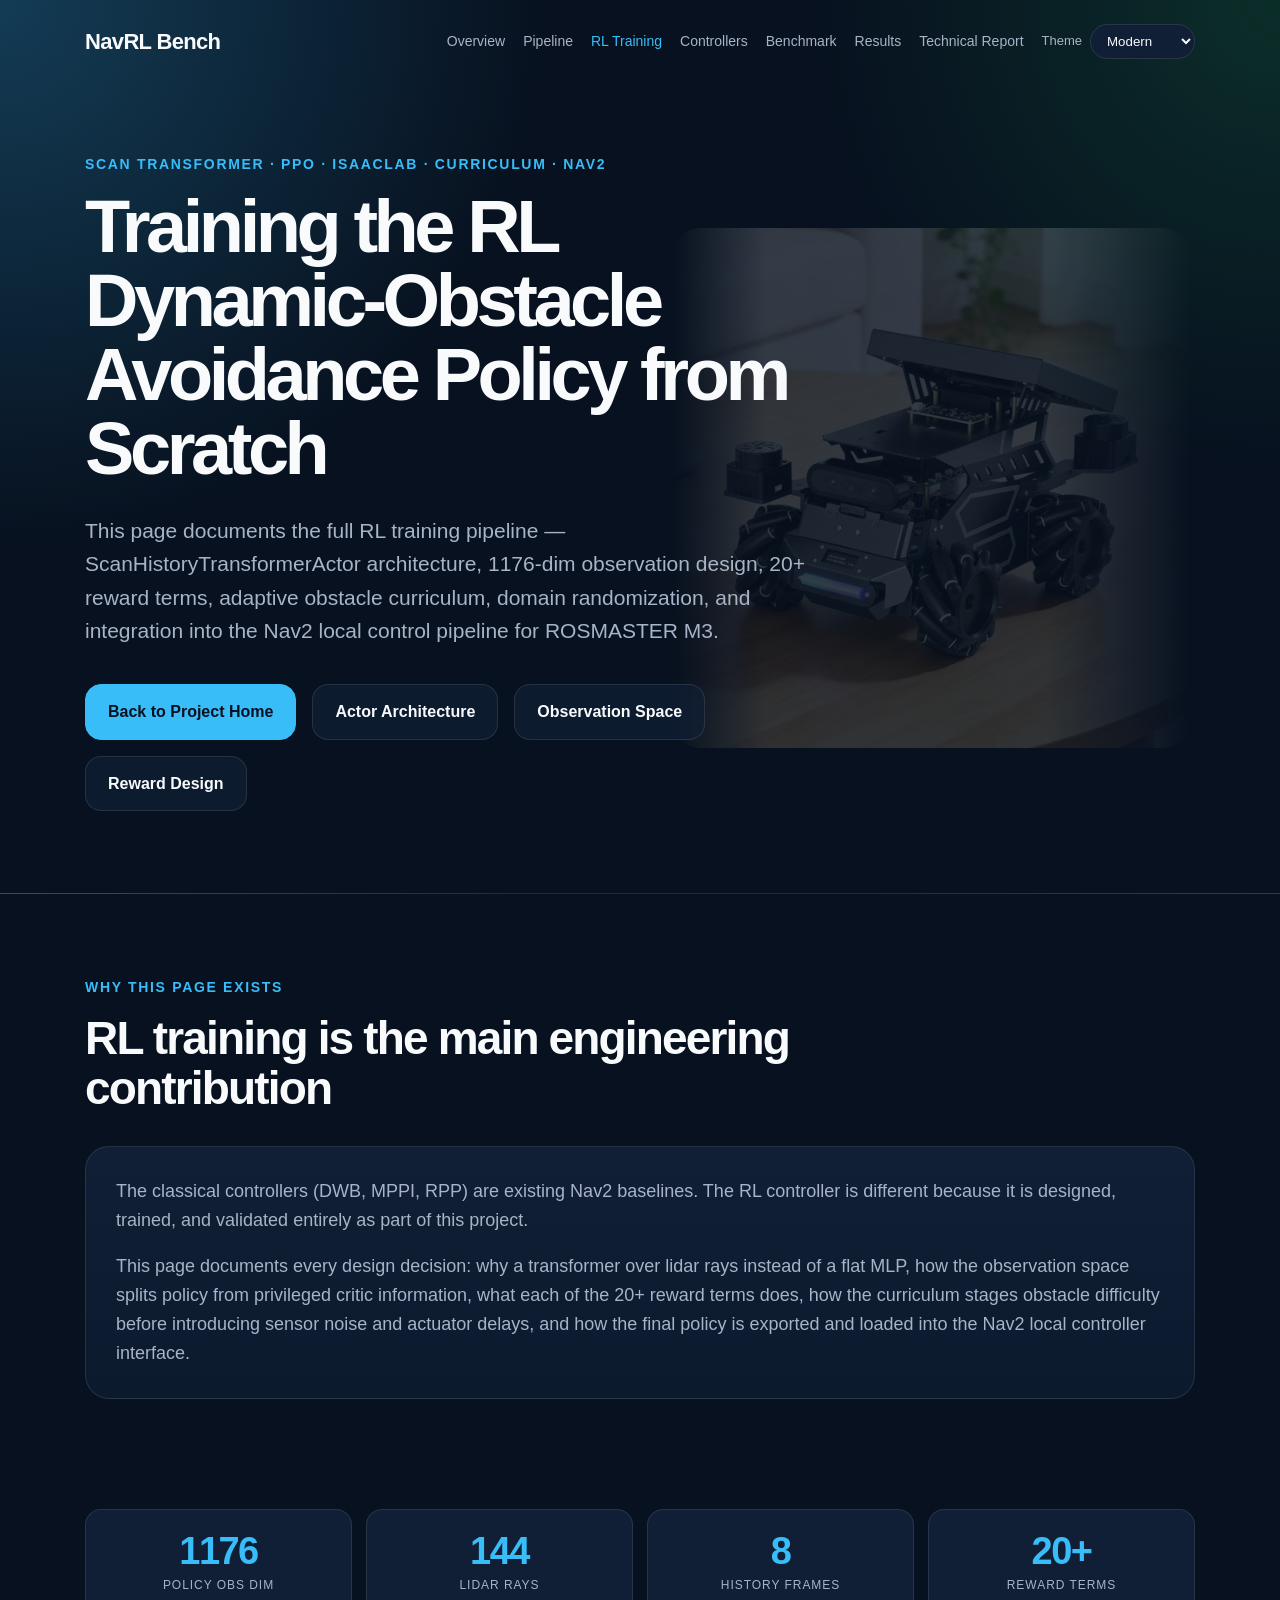
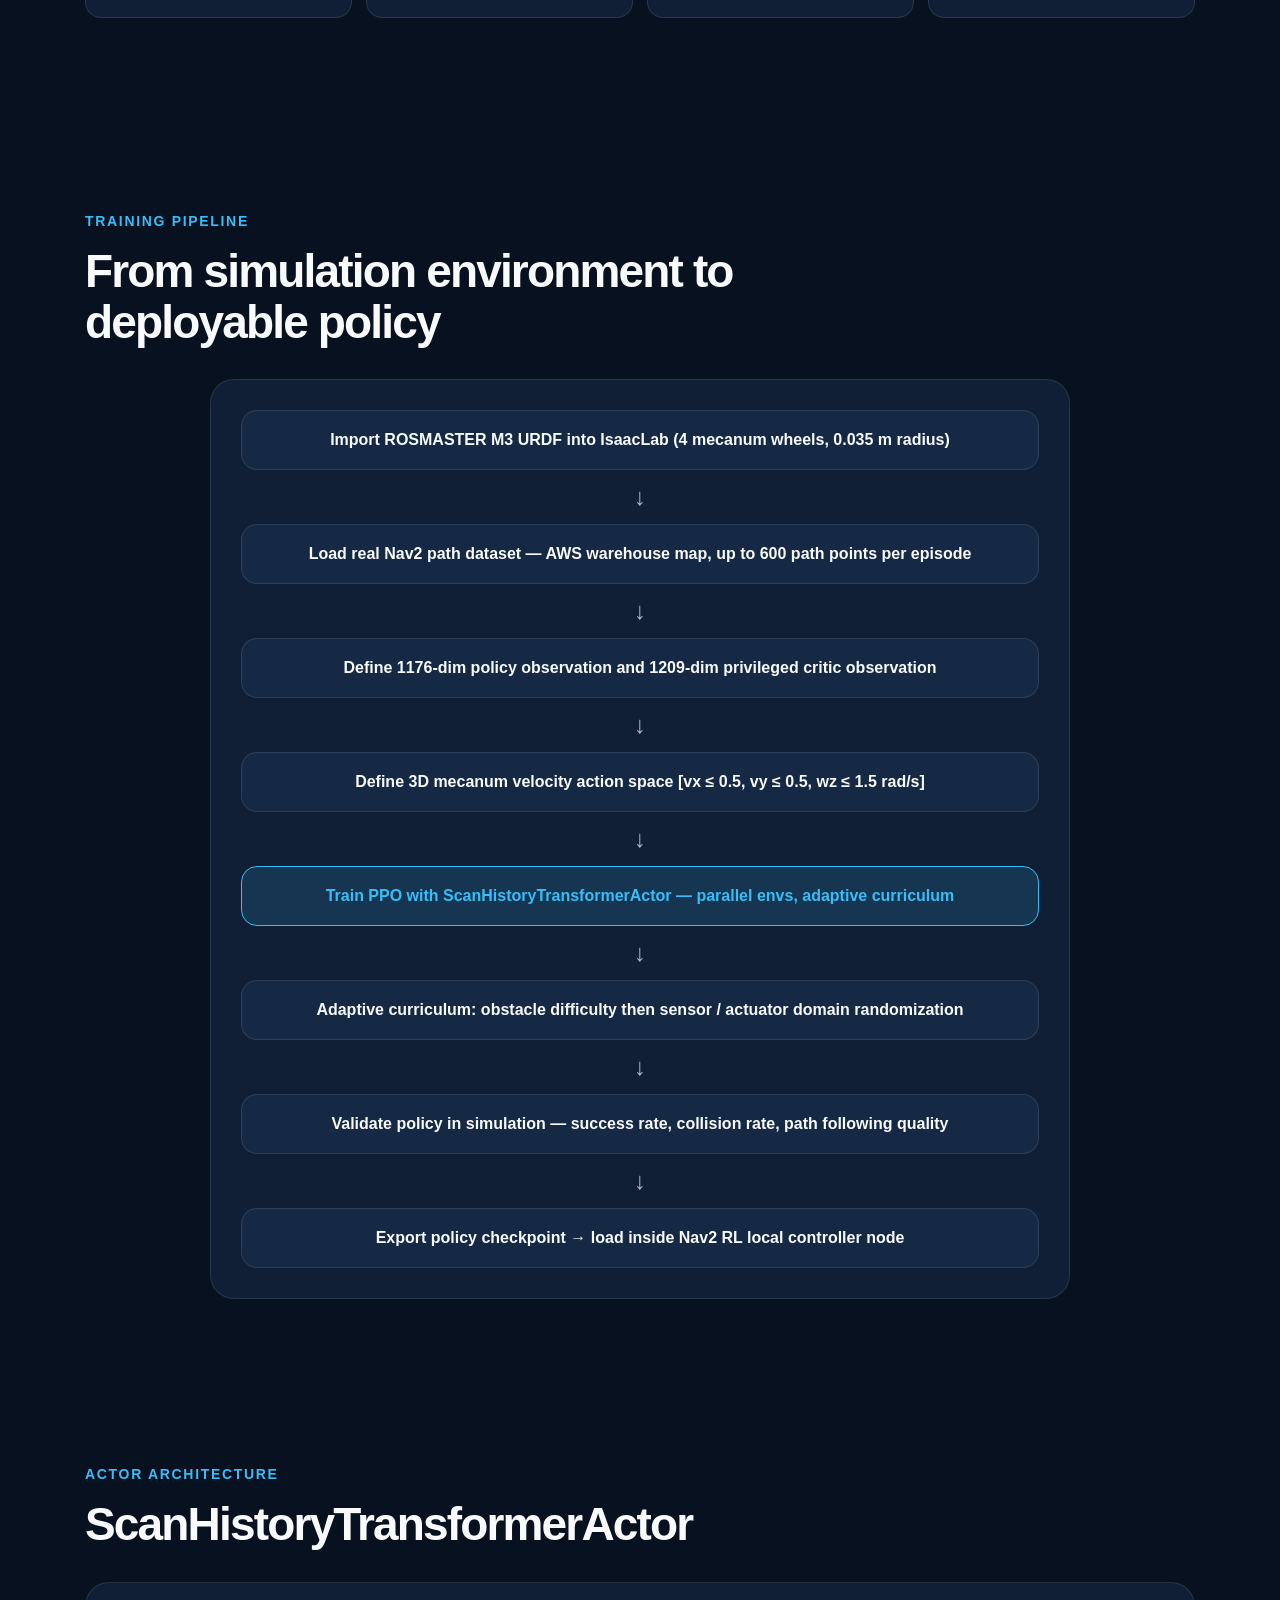
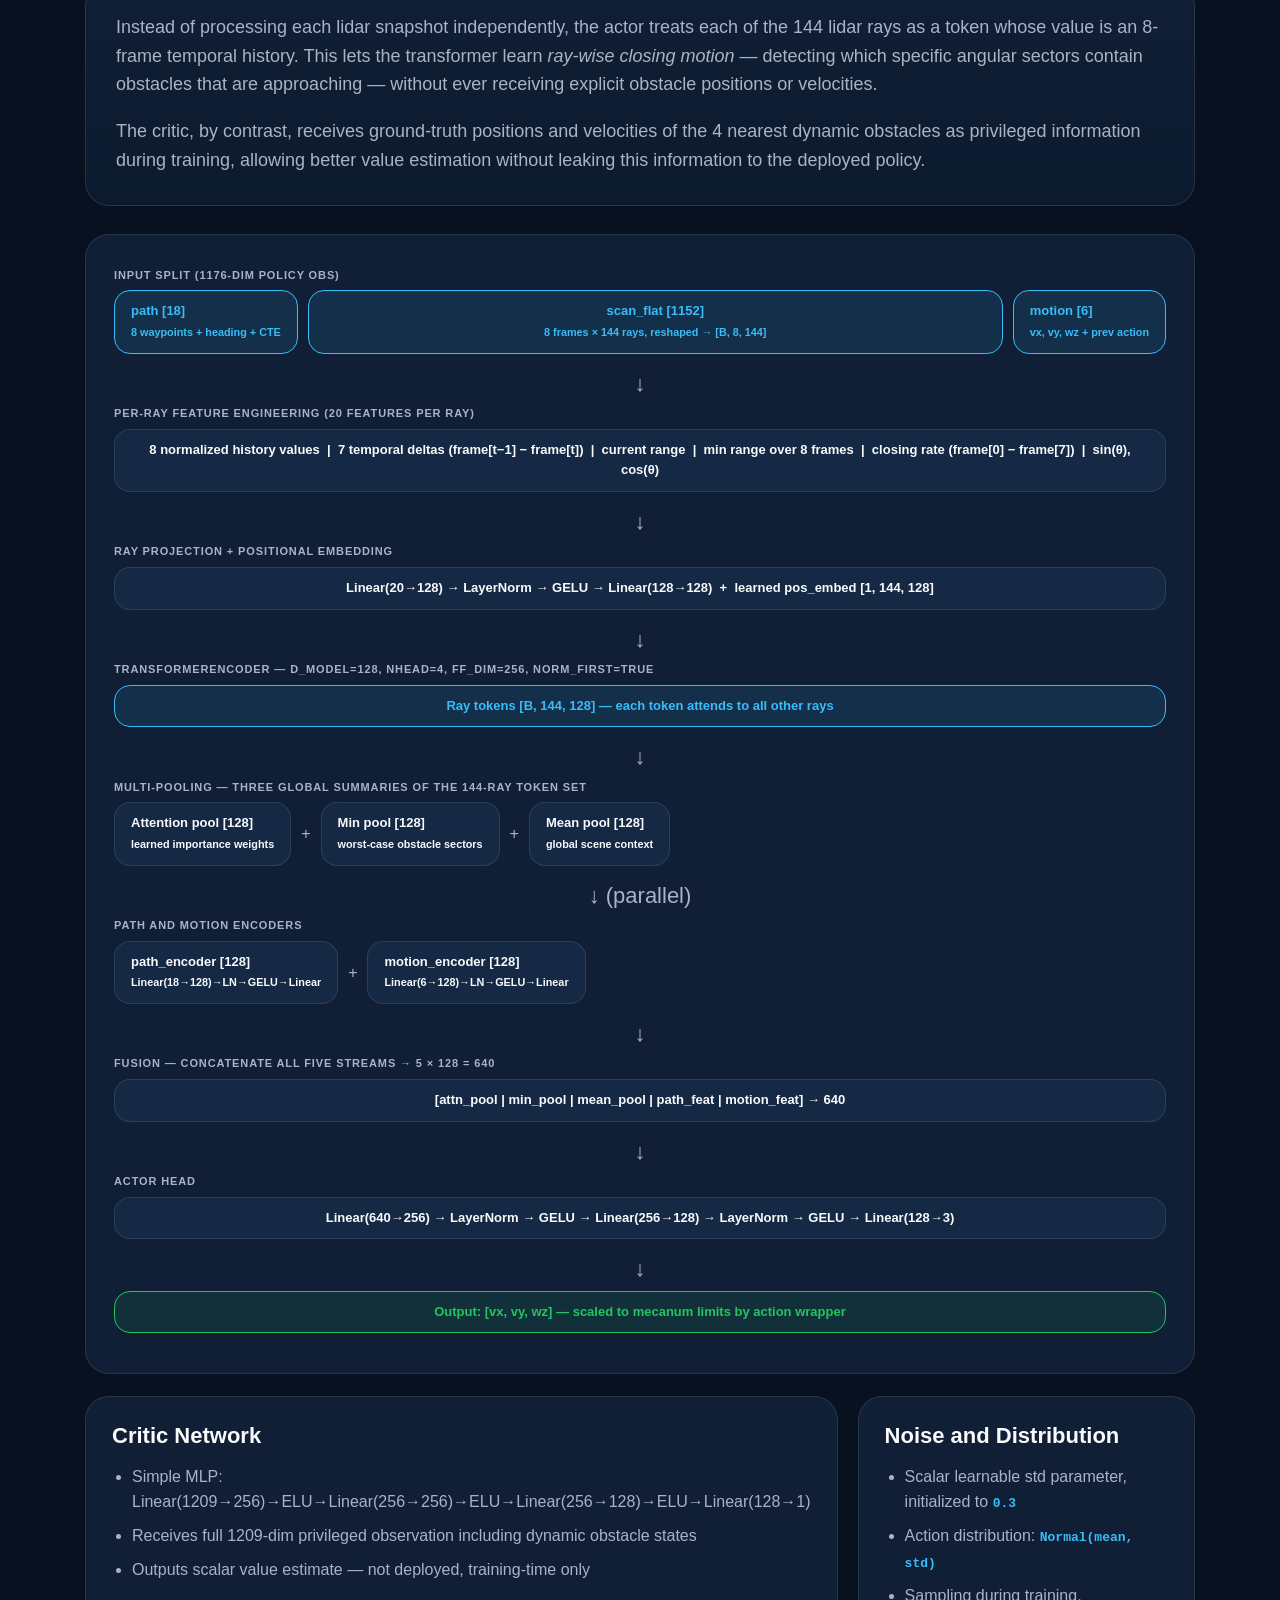
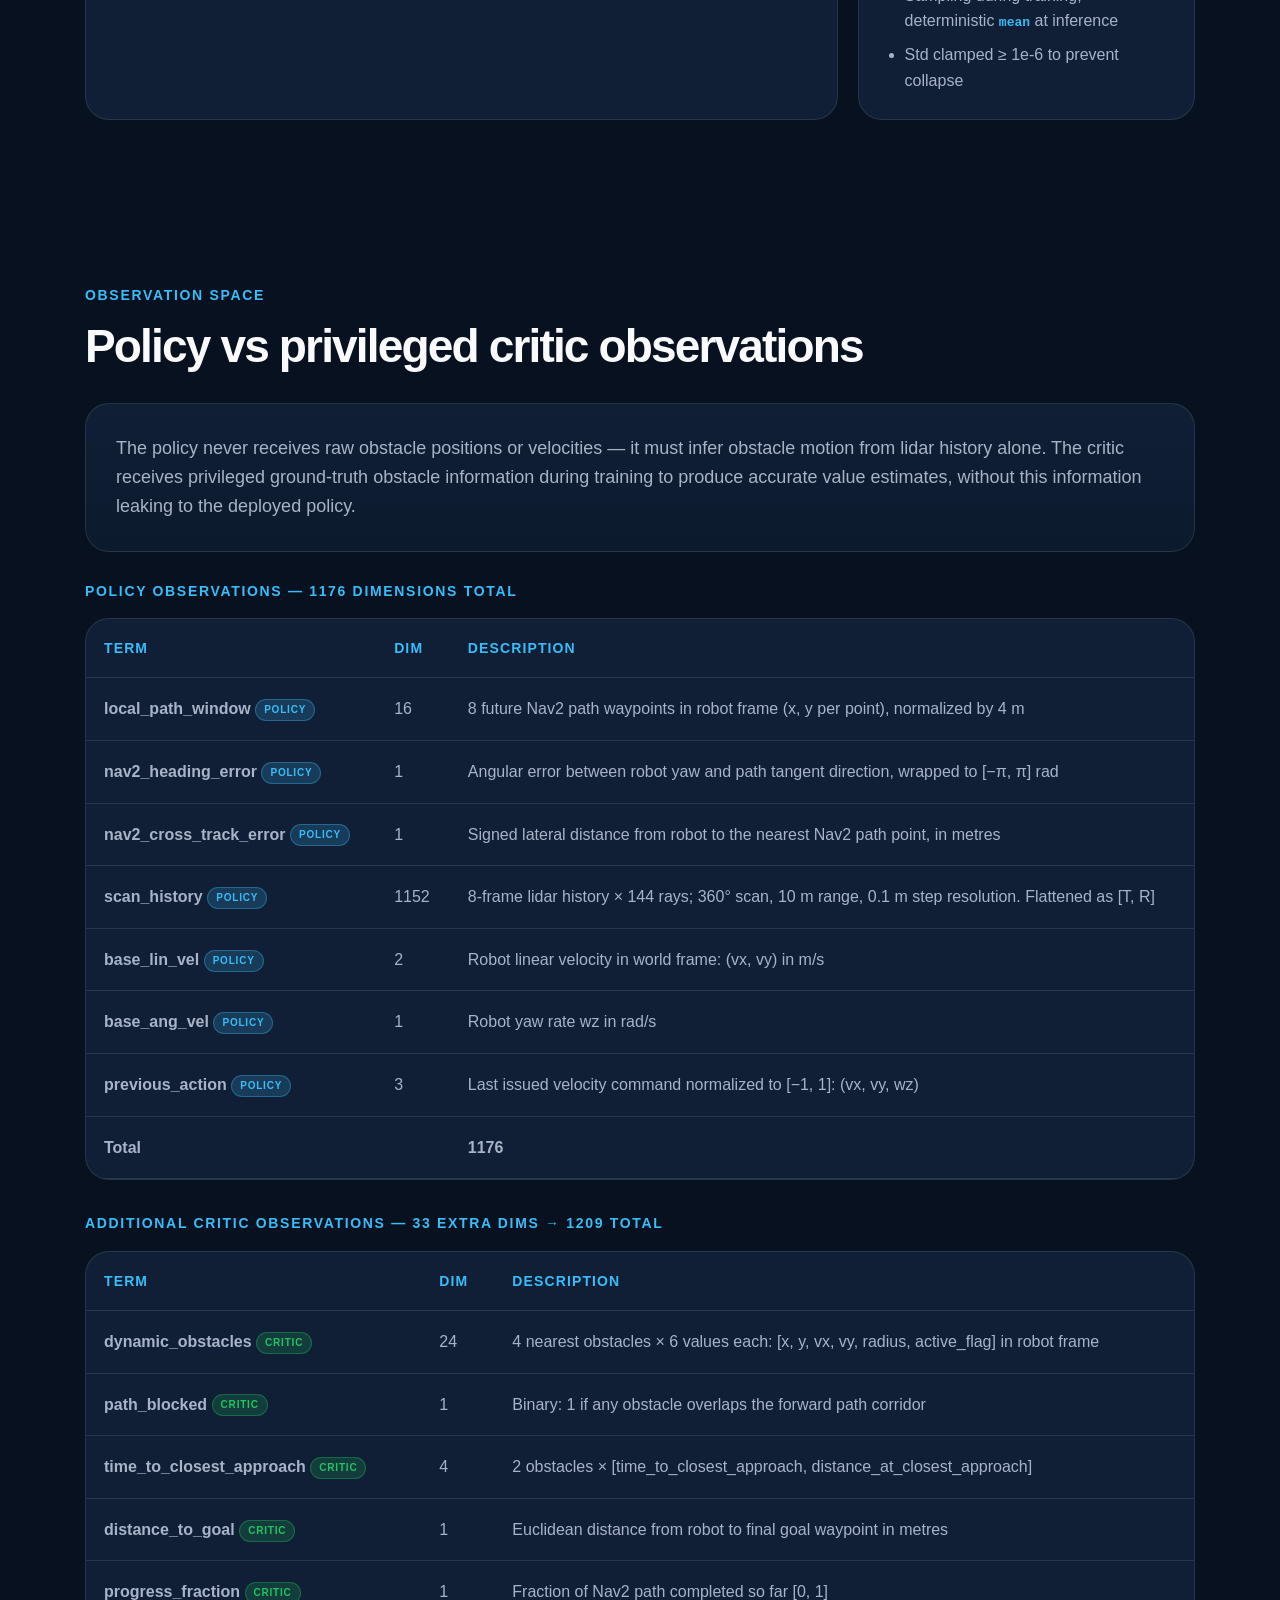
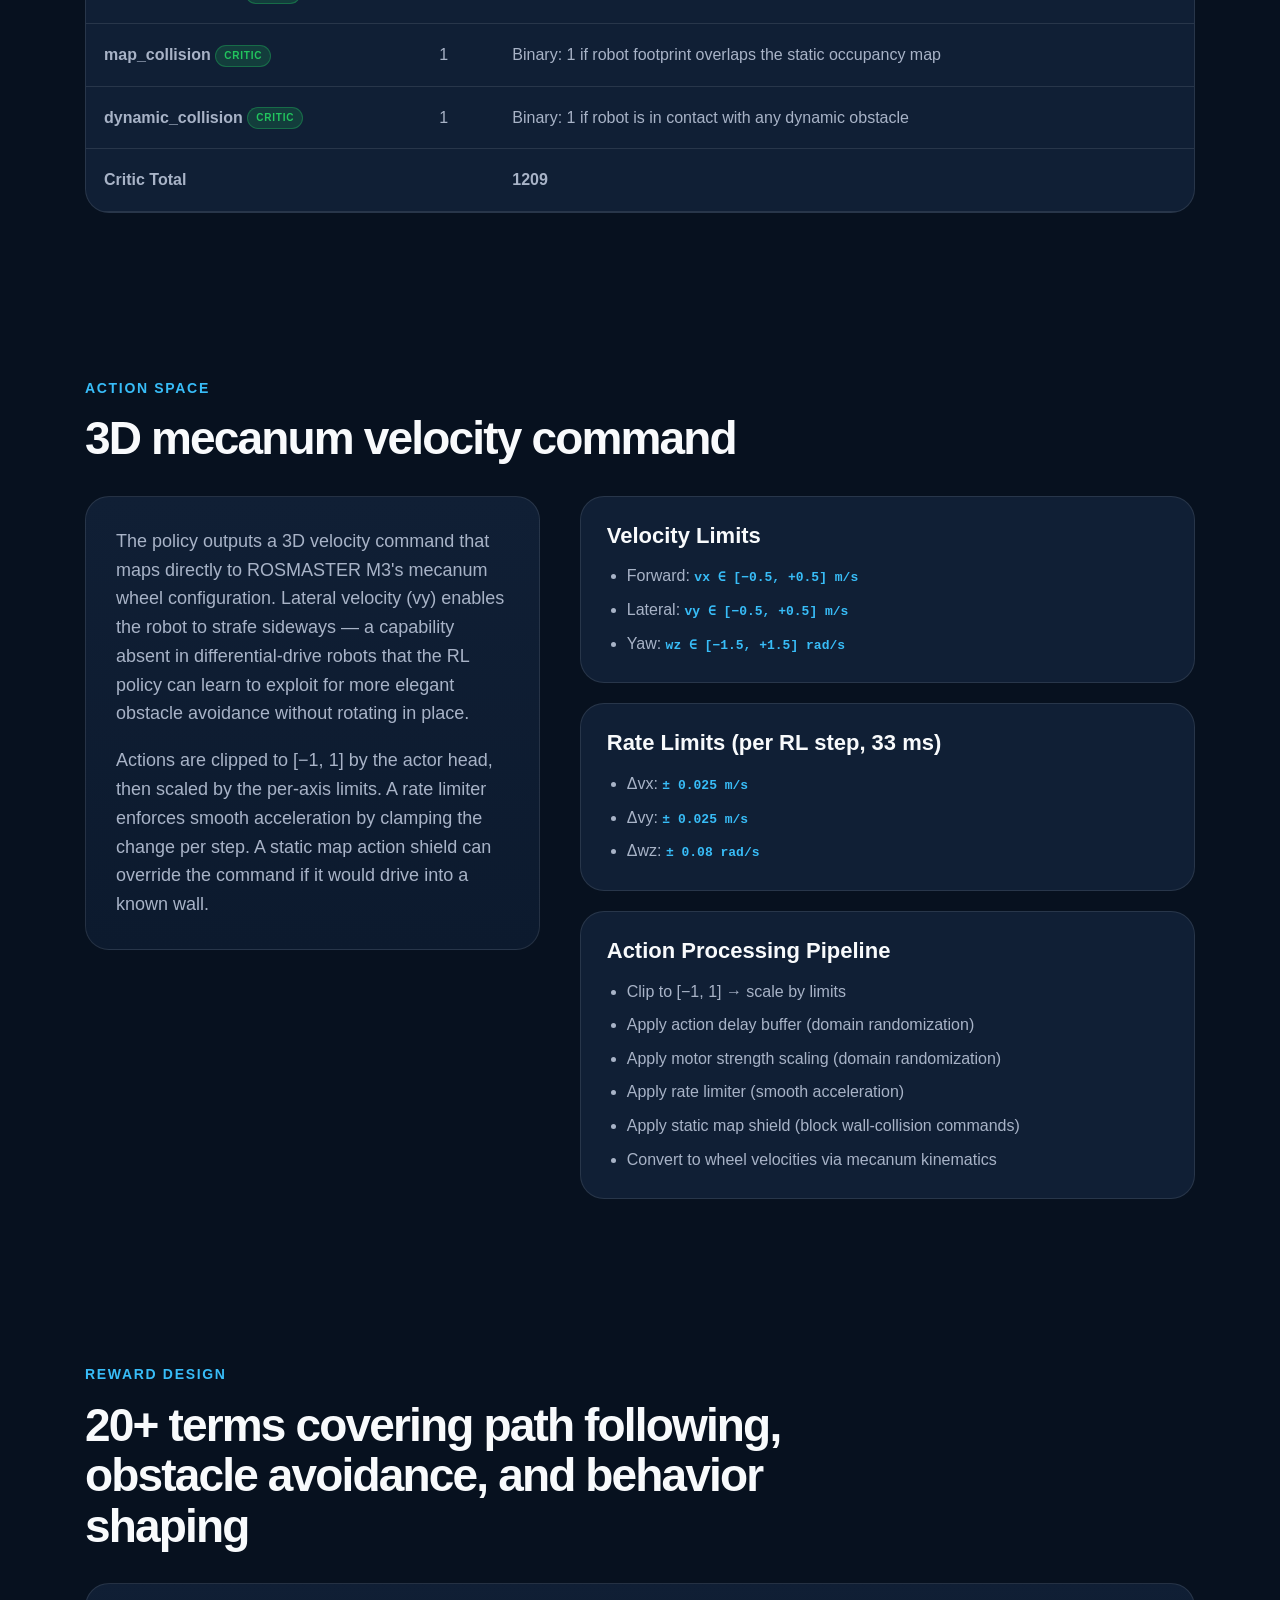
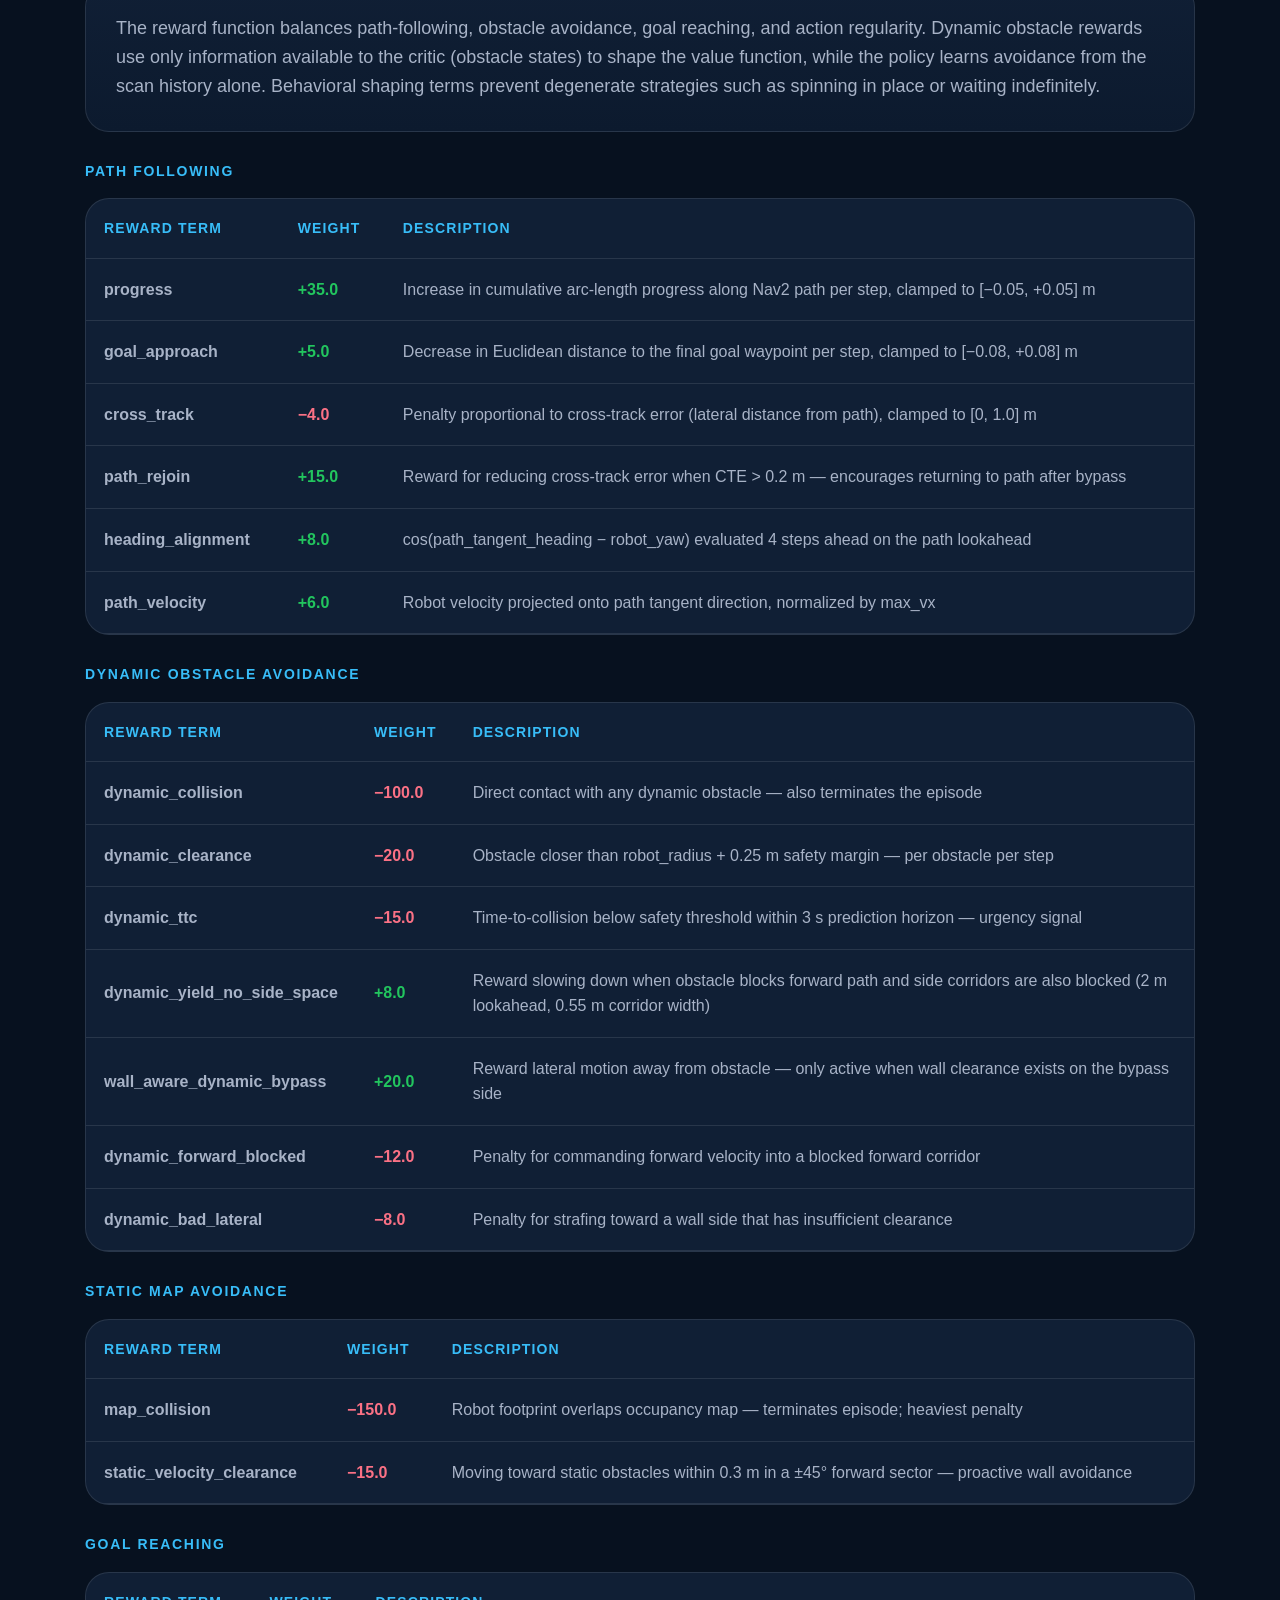
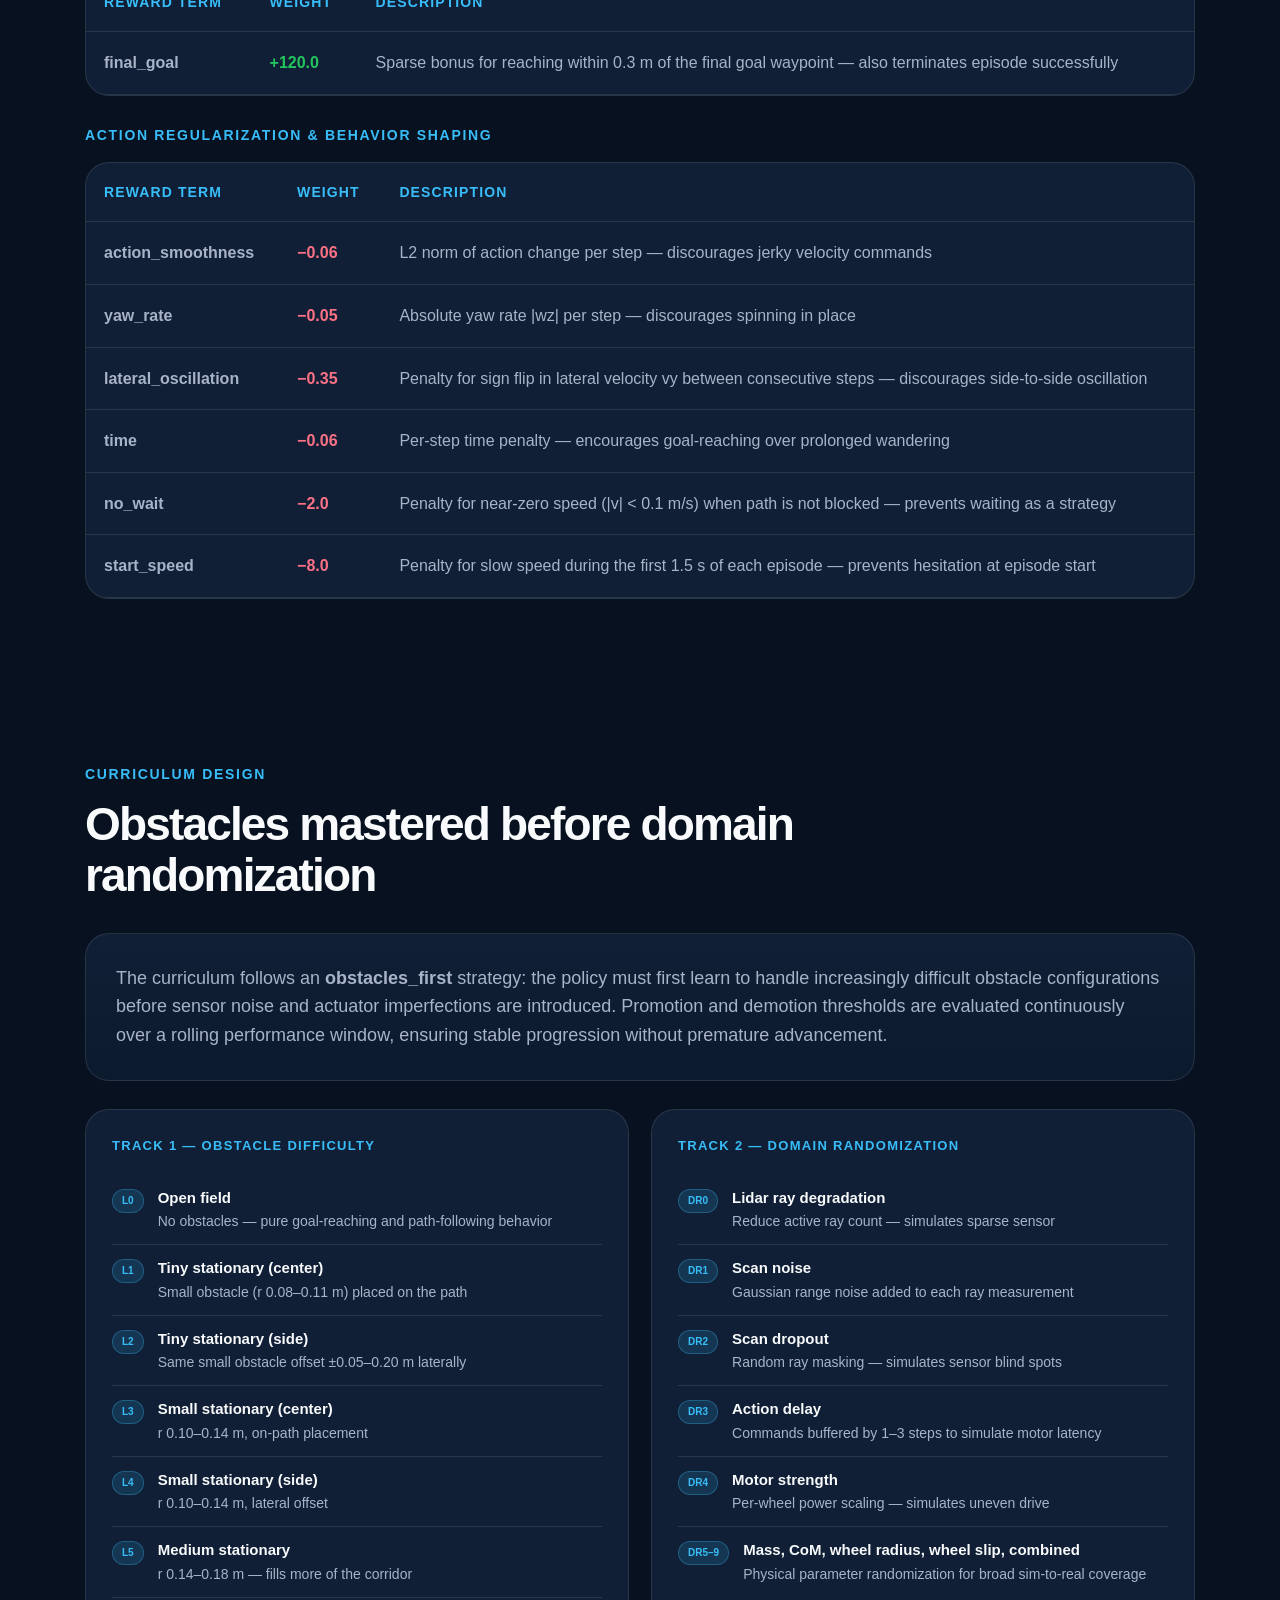
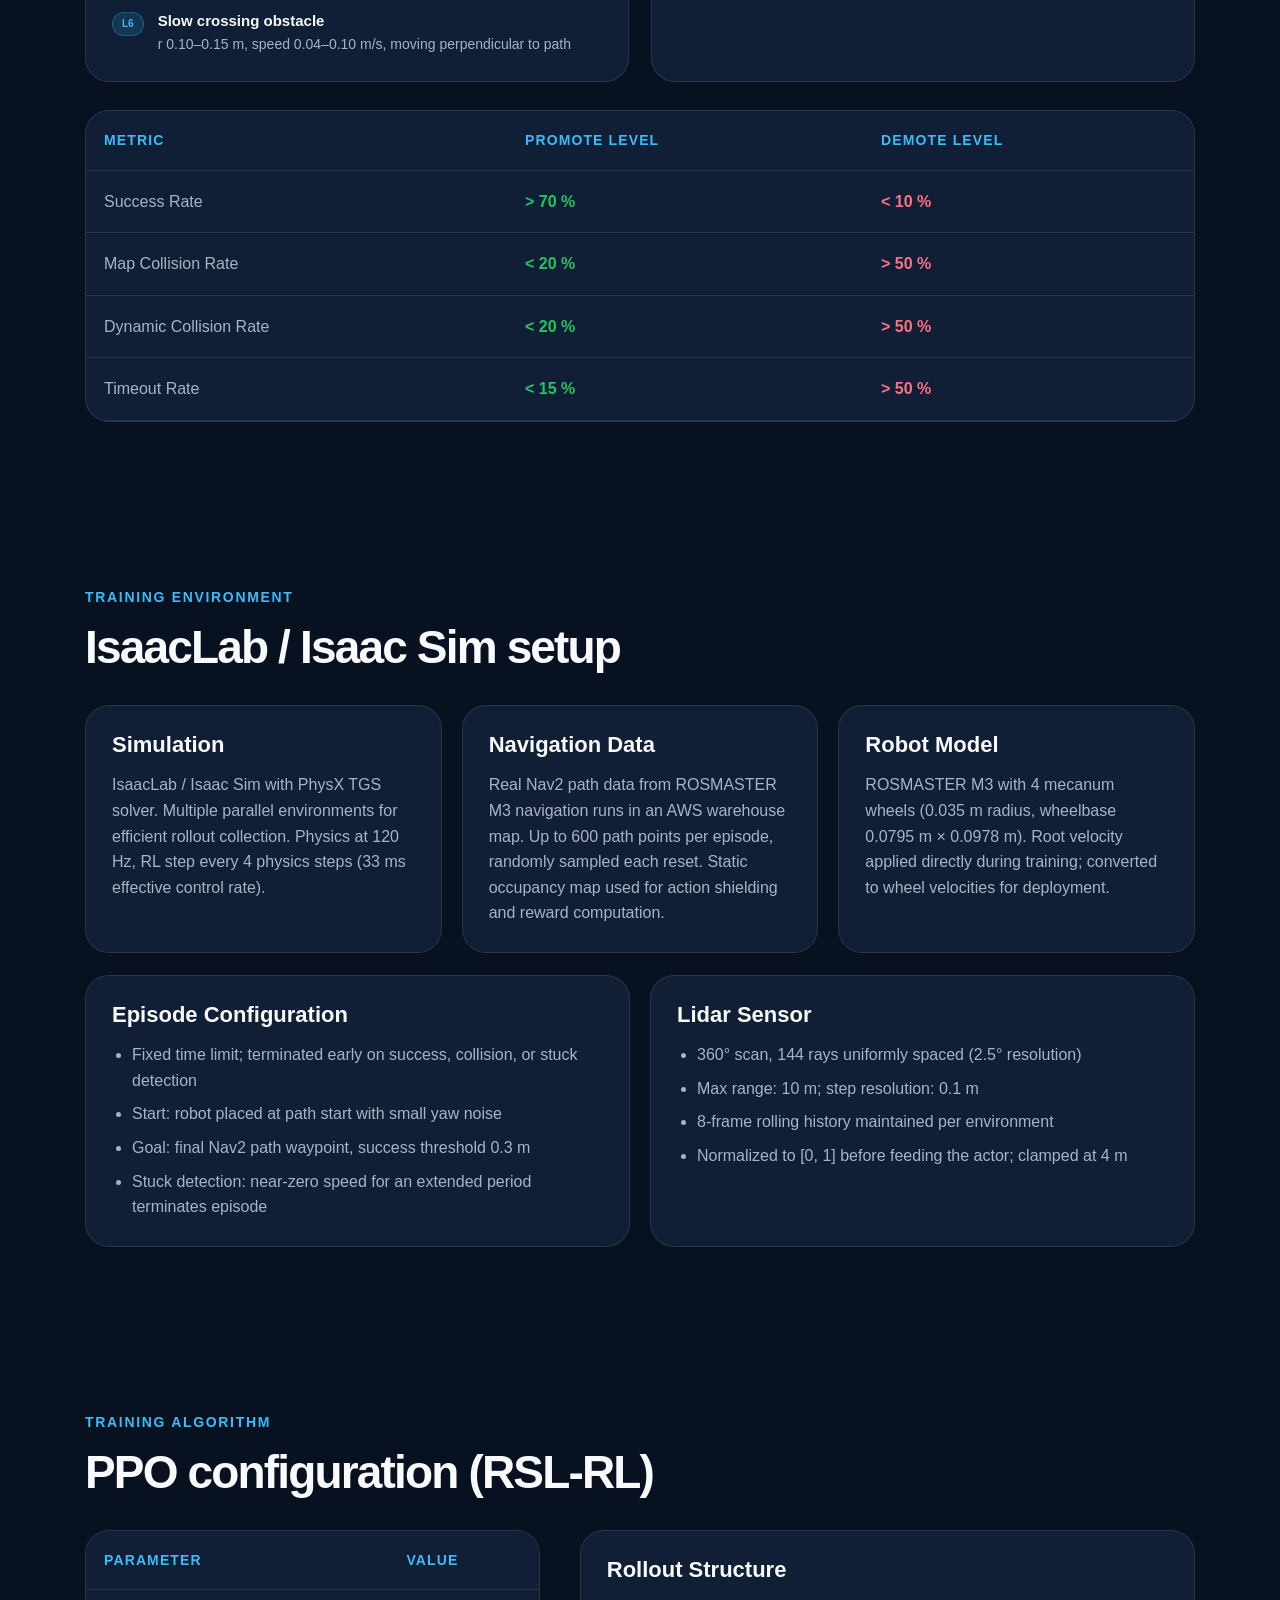
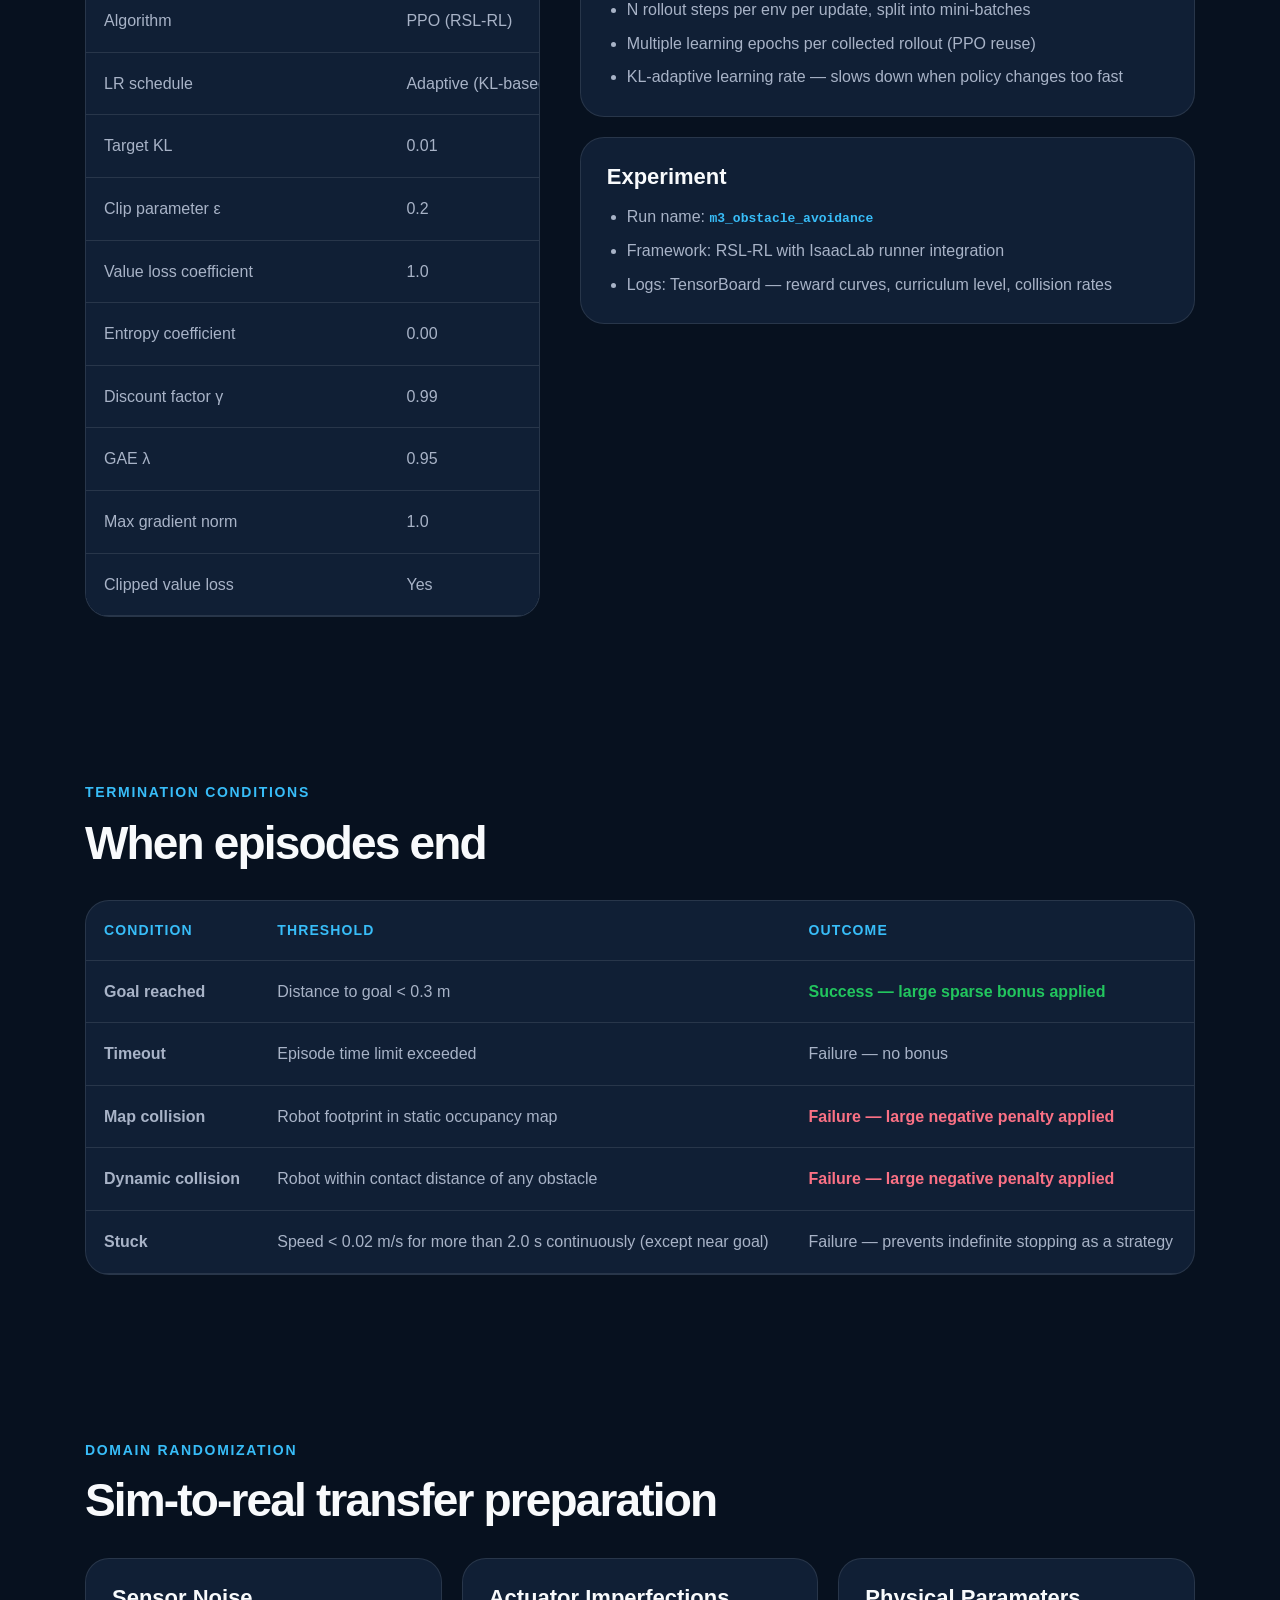
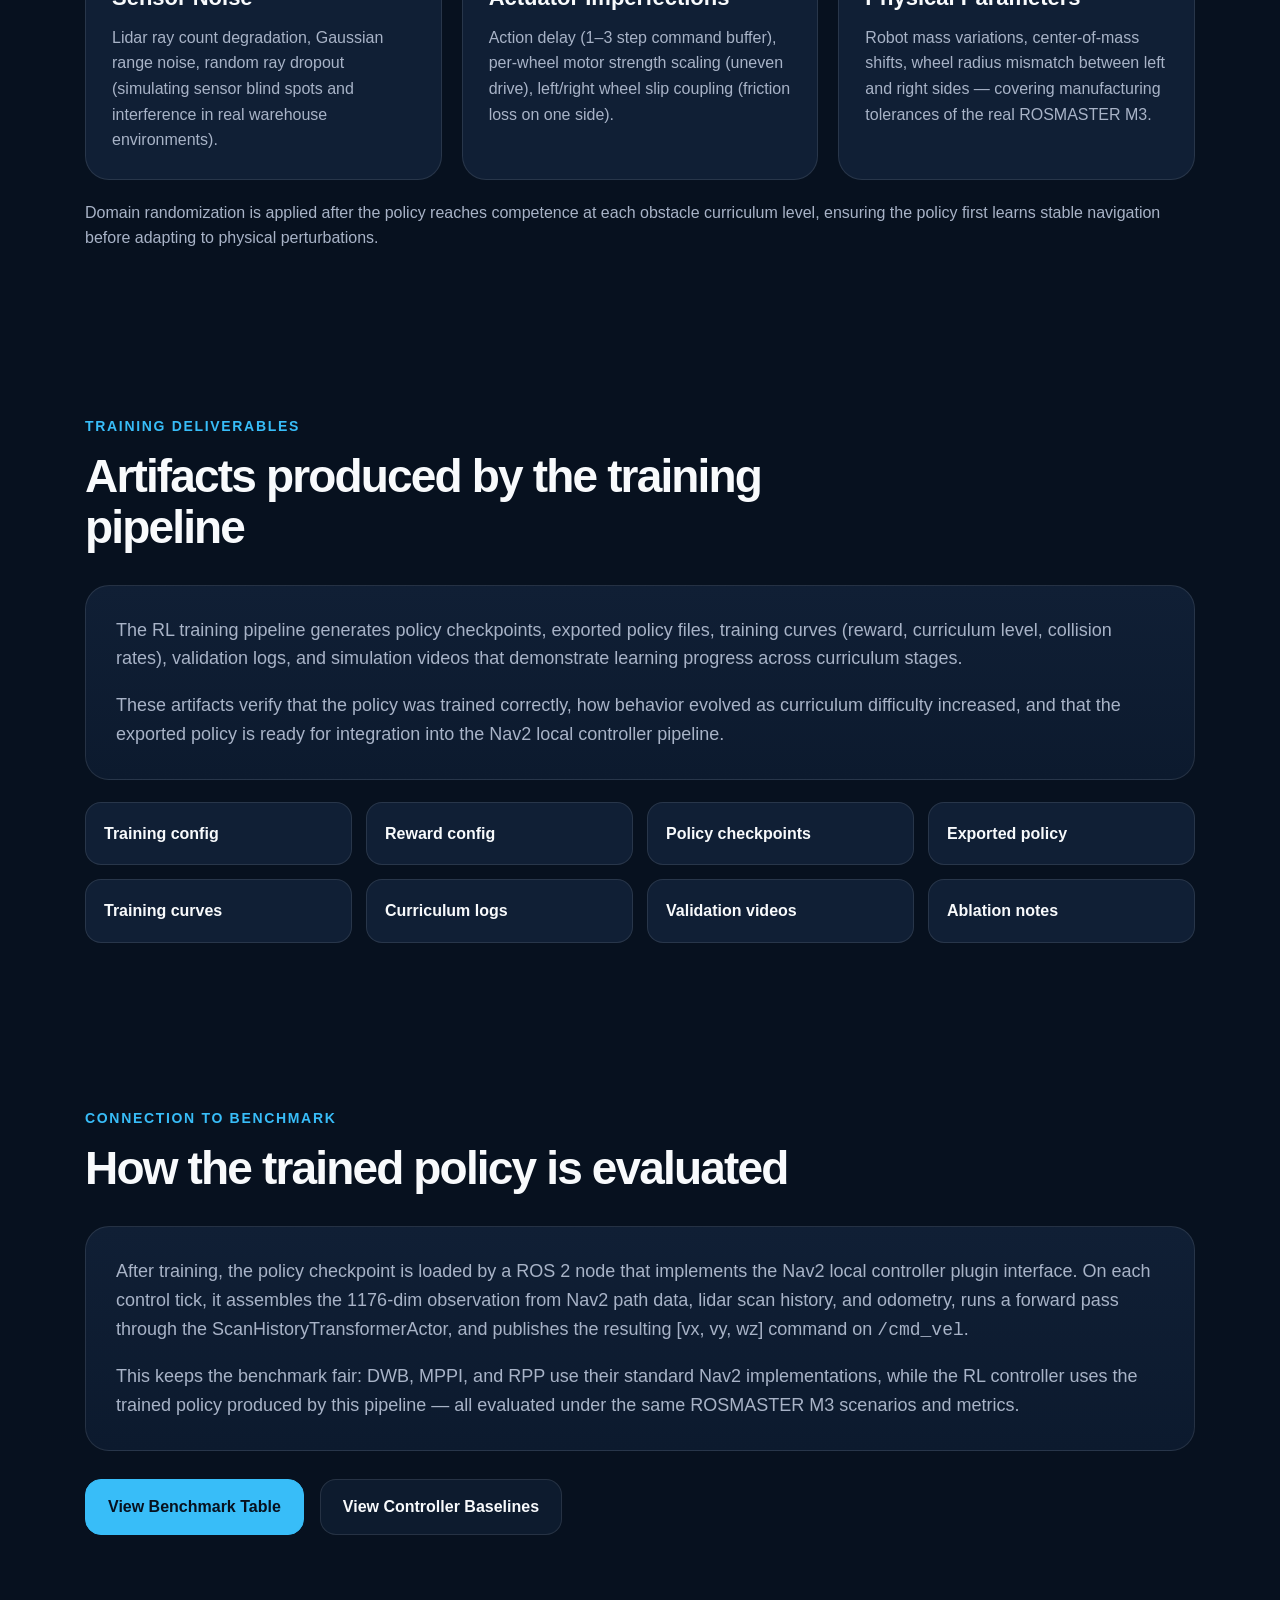
==== commit 8bb1da5c: "added technical report" ====
--- a/docs/rl-training.html
+++ b/docs/rl-training.html
@@ -21,6 +21,7 @@
           <a href="index.html#controllers">Controllers</a>
           <a href="index.html#benchmark">Benchmark</a>
           <a href="index.html#results">Results</a>
+          <a href="NavRL_Bench_Technical_Report.pdf" target="_blank" rel="noopener noreferrer">Technical Report</a>
         </div>
 
         <label class="theme-control" for="themeSelect">
